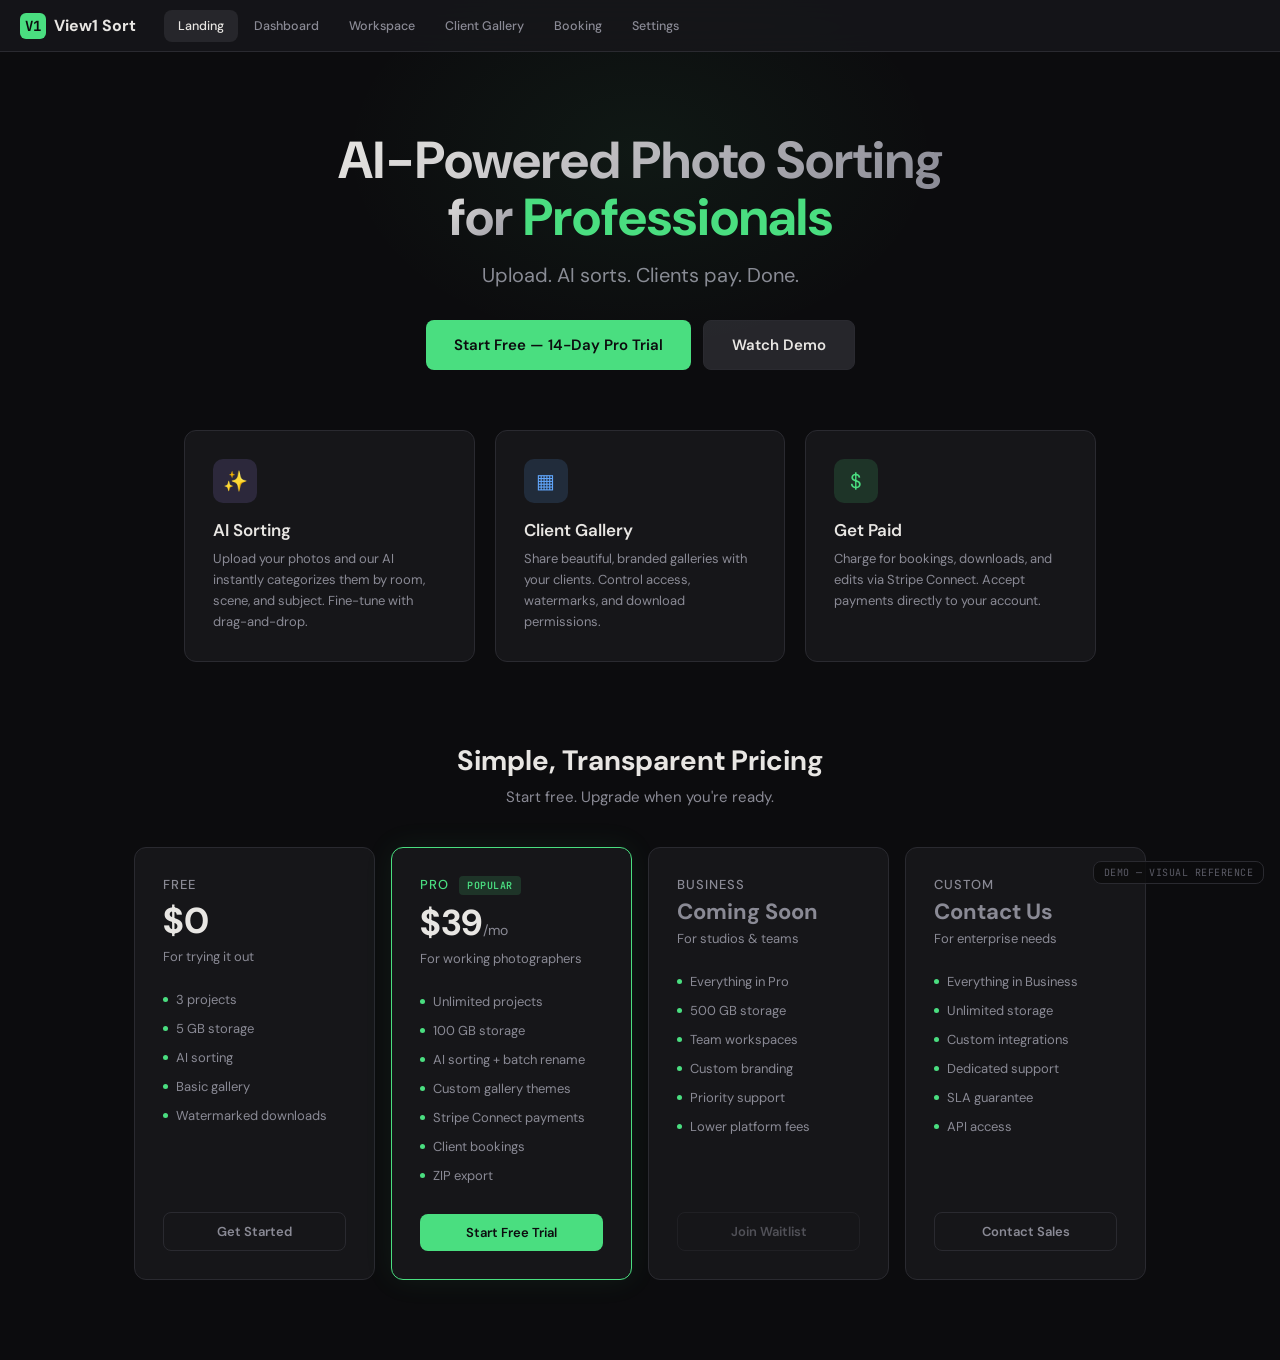
==== index.html @ 3988e34c "Replace prototype with visual mockup of full PhotoSorter app 6 interactive screens showing the compl" ====
<!DOCTYPE html>
<html lang="en">
<head>
<meta charset="UTF-8">
<meta name="viewport" content="width=device-width, initial-scale=1.0">
<title>View1 Sort — AI-Powered Photo Sorting</title>
<link rel="preconnect" href="https://fonts.googleapis.com">
<link rel="preconnect" href="https://fonts.gstatic.com" crossorigin>
<link href="https://fonts.googleapis.com/css2?family=DM+Sans:ital,opsz,wght@0,9..40,300;0,9..40,400;0,9..40,500;0,9..40,600;0,9..40,700&family=JetBrains+Mono:wght@400;500;600&display=swap" rel="stylesheet">
<style>
/* ═══════════════════════════════════════
   RESET & BASE
   ═══════════════════════════════════════ */
*, *::before, *::after { box-sizing: border-box; margin: 0; padding: 0; }

:root {
  --bg: #0C0C0E;
  --surface-1: #161619;
  --surface-2: #1E1E22;
  --surface-3: #26262B;
  --border: #2A2A30;
  --border-hover: #3A3A42;
  --text: #E8E6E3;
  --dim: #8A8A95;
  --muted: #5A5A65;
  --accent: #4ADE80;
  --blue: #60A5FA;
  --purple: #A78BFA;
  --warning: #FB923C;
  --danger: #F87171;
  --cyan: #22D3EE;
  --pink: #F472B6;
  --radius: 8px;
  --radius-lg: 12px;
  --font: 'DM Sans', sans-serif;
  --mono: 'JetBrains Mono', monospace;
}

html { font-size: 14px; }
body {
  font-family: var(--font);
  background: var(--bg);
  color: var(--text);
  min-height: 100vh;
  overflow-x: hidden;
  -webkit-font-smoothing: antialiased;
}

a { color: inherit; text-decoration: none; }
button { font-family: var(--font); cursor: pointer; border: none; background: none; color: var(--text); }
input, select, textarea { font-family: var(--font); }

/* ═══════════════════════════════════════
   WATERMARK
   ═══════════════════════════════════════ */
.watermark {
  position: fixed;
  bottom: 16px;
  right: 16px;
  font-family: var(--mono);
  font-size: 10px;
  color: var(--muted);
  background: rgba(12,12,14,0.85);
  border: 1px solid var(--border);
  padding: 4px 10px;
  border-radius: var(--radius);
  z-index: 9999;
  letter-spacing: 0.5px;
  text-transform: uppercase;
  pointer-events: none;
}

/* ═══════════════════════════════════════
   TAB NAV
   ═══════════════════════════════════════ */
.tab-nav {
  position: fixed;
  top: 0;
  left: 0;
  right: 0;
  z-index: 1000;
  background: rgba(22,22,25,0.92);
  backdrop-filter: blur(20px);
  -webkit-backdrop-filter: blur(20px);
  border-bottom: 1px solid var(--border);
  display: flex;
  align-items: center;
  height: 52px;
  padding: 0 20px;
  gap: 4px;
}
.tab-nav .logo {
  font-weight: 700;
  font-size: 16px;
  margin-right: 24px;
  display: flex;
  align-items: center;
  gap: 8px;
  white-space: nowrap;
  flex-shrink: 0;
}
.tab-nav .logo .logo-icon {
  width: 26px;
  height: 26px;
  background: var(--accent);
  border-radius: 6px;
  display: flex;
  align-items: center;
  justify-content: center;
  font-size: 14px;
  font-weight: 700;
  color: var(--bg);
  font-family: var(--mono);
}
.tab-nav .tabs {
  display: flex;
  gap: 2px;
  overflow-x: auto;
  scrollbar-width: none;
  -ms-overflow-style: none;
}
.tab-nav .tabs::-webkit-scrollbar { display: none; }
.tab-btn {
  padding: 8px 14px;
  border-radius: var(--radius);
  font-size: 12.5px;
  font-weight: 500;
  color: var(--dim);
  transition: all 0.2s;
  white-space: nowrap;
  flex-shrink: 0;
}
.tab-btn:hover { color: var(--text); background: var(--surface-2); }
.tab-btn.active { color: var(--text); background: var(--surface-3); }

/* ═══════════════════════════════════════
   SCREENS
   ═══════════════════════════════════════ */
.screen {
  display: none;
  padding-top: 52px;
  min-height: 100vh;
  animation: fadeIn 0.3s ease;
}
.screen.active { display: block; }
@keyframes fadeIn {
  from { opacity: 0; transform: translateY(4px); }
  to { opacity: 1; transform: translateY(0); }
}

/* ═══════════════════════════════════════
   SHARED UTILITIES
   ═══════════════════════════════════════ */
.badge {
  font-family: var(--mono);
  font-size: 10px;
  font-weight: 600;
  padding: 3px 8px;
  border-radius: 4px;
  text-transform: uppercase;
  letter-spacing: 0.5px;
  display: inline-flex;
  align-items: center;
}
.badge-accent { background: rgba(74,222,128,0.15); color: var(--accent); }
.badge-blue { background: rgba(96,165,250,0.15); color: var(--blue); }
.badge-purple { background: rgba(167,139,250,0.15); color: var(--purple); }
.badge-warning { background: rgba(251,146,60,0.15); color: var(--warning); }
.badge-danger { background: rgba(248,113,113,0.15); color: var(--danger); }
.badge-pink { background: rgba(244,114,182,0.15); color: var(--pink); }
.badge-cyan { background: rgba(34,211,238,0.15); color: var(--cyan); }
.badge-muted { background: var(--surface-3); color: var(--dim); }

.btn {
  padding: 10px 20px;
  border-radius: var(--radius);
  font-size: 13px;
  font-weight: 600;
  transition: all 0.2s;
  display: inline-flex;
  align-items: center;
  gap: 8px;
}
.btn-primary { background: var(--accent); color: var(--bg); }
.btn-primary:hover { background: #3FCF72; transform: translateY(-1px); box-shadow: 0 4px 20px rgba(74,222,128,0.25); }
.btn-secondary { background: var(--surface-3); color: var(--text); border: 1px solid var(--border); }
.btn-secondary:hover { border-color: var(--border-hover); background: var(--border); }
.btn-outline { background: transparent; border: 1px solid var(--border); color: var(--dim); }
.btn-outline:hover { border-color: var(--accent); color: var(--accent); }
.btn-sm { padding: 6px 12px; font-size: 12px; }
.btn-lg { padding: 14px 28px; font-size: 15px; }

.card {
  background: var(--surface-1);
  border: 1px solid var(--border);
  border-radius: var(--radius-lg);
  overflow: hidden;
  transition: border-color 0.2s, transform 0.2s;
}
.card:hover { border-color: var(--border-hover); }

/* Gradient placeholders */
.photo-placeholder {
  aspect-ratio: 4/3;
  border-radius: var(--radius);
  position: relative;
  overflow: hidden;
}
.photo-placeholder::after {
  content: '';
  position: absolute;
  inset: 0;
  background: linear-gradient(135deg, rgba(255,255,255,0.06) 0%, transparent 50%),
              linear-gradient(to bottom, transparent 60%, rgba(0,0,0,0.3) 100%);
}
.grad-exterior { background: linear-gradient(145deg, #1a3a5c, #2563eb, #1e40af); }
.grad-interior { background: linear-gradient(145deg, #3b1f6e, #7c3aed, #5b21b6); }
.grad-kitchen { background: linear-gradient(145deg, #7c3d12, #ea580c, #c2410c); }
.grad-bathroom { background: linear-gradient(145deg, #6b2152, #db2777, #be185d); }
.grad-drone { background: linear-gradient(145deg, #14532d, #16a34a, #15803d); }
.grad-other { background: linear-gradient(145deg, #27272a, #52525b, #3f3f46); }
.grad-wedding { background: linear-gradient(145deg, #4a1942, #a855f7, #7e22ce); }
.grad-realestate { background: linear-gradient(145deg, #0c4a6e, #0ea5e9, #0369a1); }
.grad-travel { background: linear-gradient(145deg, #134e4a, #14b8a6, #0d9488); }
.grad-portrait { background: linear-gradient(145deg, #451a03, #f59e0b, #d97706); }

/* ═══════════════════════════════════════
   SCREEN 1: LANDING
   ═══════════════════════════════════════ */
.hero {
  text-align: center;
  padding: 80px 24px 60px;
  max-width: 800px;
  margin: 0 auto;
  position: relative;
}
.hero::before {
  content: '';
  position: absolute;
  top: -100px;
  left: 50%;
  transform: translateX(-50%);
  width: 600px;
  height: 400px;
  background: radial-gradient(ellipse, rgba(74,222,128,0.06) 0%, transparent 70%);
  pointer-events: none;
}
.hero h1 {
  font-size: clamp(32px, 5vw, 52px);
  font-weight: 700;
  line-height: 1.1;
  margin-bottom: 16px;
  position: relative;
}
.hero h1 .gradient-text {
  background: linear-gradient(135deg, var(--text) 0%, var(--dim) 100%);
  -webkit-background-clip: text;
  -webkit-text-fill-color: transparent;
}
.hero h1 .accent-text { color: var(--accent); }
.hero .subtitle {
  font-size: clamp(16px, 2.5vw, 20px);
  color: var(--dim);
  margin-bottom: 32px;
  font-weight: 400;
}
.hero .cta-row { display: flex; justify-content: center; gap: 12px; flex-wrap: wrap; }

.features-grid {
  display: grid;
  grid-template-columns: repeat(auto-fit, minmax(260px, 1fr));
  gap: 20px;
  max-width: 960px;
  margin: 0 auto 80px;
  padding: 0 24px;
}
.feature-card { padding: 28px; }
.feature-card .icon {
  width: 44px;
  height: 44px;
  border-radius: 10px;
  display: flex;
  align-items: center;
  justify-content: center;
  font-size: 20px;
  margin-bottom: 16px;
}
.feature-card h3 { font-size: 17px; font-weight: 600; margin-bottom: 8px; }
.feature-card p { font-size: 13px; color: var(--dim); line-height: 1.6; }

.pricing-section {
  max-width: 1060px;
  margin: 0 auto;
  padding: 0 24px 80px;
  text-align: center;
}
.pricing-section h2 { font-size: 28px; font-weight: 700; margin-bottom: 8px; }
.pricing-section .sub { color: var(--dim); margin-bottom: 40px; font-size: 15px; }
.pricing-grid {
  display: grid;
  grid-template-columns: repeat(auto-fit, minmax(220px, 1fr));
  gap: 16px;
  text-align: left;
}
.pricing-card { padding: 28px; display: flex; flex-direction: column; }
.pricing-card.featured { border-color: var(--accent); box-shadow: 0 0 30px rgba(74,222,128,0.08); }
.pricing-card .tier { font-size: 13px; color: var(--dim); font-weight: 500; text-transform: uppercase; letter-spacing: 1px; margin-bottom: 4px; }
.pricing-card .price { font-size: 36px; font-weight: 700; margin-bottom: 4px; }
.pricing-card .price span { font-size: 14px; color: var(--dim); font-weight: 400; }
.pricing-card .desc { font-size: 13px; color: var(--dim); margin-bottom: 20px; }
.pricing-card ul { list-style: none; margin-bottom: 24px; flex: 1; }
.pricing-card ul li { font-size: 13px; color: var(--dim); padding: 6px 0; display: flex; align-items: center; gap: 8px; }
.pricing-card ul li::before { content: ''; width: 5px; height: 5px; border-radius: 50%; background: var(--accent); flex-shrink: 0; }
.pricing-card .btn { text-align: center; justify-content: center; width: 100%; }

/* ═══════════════════════════════════════
   SCREEN 2: DASHBOARD
   ═══════════════════════════════════════ */
.dashboard-layout { display: flex; min-height: calc(100vh - 52px); }
.dash-sidebar {
  width: 220px;
  background: var(--surface-1);
  border-right: 1px solid var(--border);
  padding: 20px 12px;
  flex-shrink: 0;
  display: flex;
  flex-direction: column;
  gap: 4px;
}
.dash-sidebar .nav-item {
  display: flex;
  align-items: center;
  gap: 10px;
  padding: 10px 12px;
  border-radius: var(--radius);
  font-size: 13px;
  color: var(--dim);
  transition: all 0.2s;
  cursor: pointer;
}
.dash-sidebar .nav-item:hover { color: var(--text); background: var(--surface-2); }
.dash-sidebar .nav-item.active { color: var(--text); background: var(--surface-2); }
.dash-sidebar .nav-item .nav-icon { width: 18px; text-align: center; font-size: 15px; }
.dash-main { flex: 1; padding: 24px; overflow-y: auto; }
.dash-header { display: flex; justify-content: space-between; align-items: center; margin-bottom: 28px; }
.dash-header h1 { font-size: 22px; font-weight: 700; }
.dash-header-right { display: flex; align-items: center; gap: 16px; }
.notif-bell {
  position: relative;
  width: 36px;
  height: 36px;
  border-radius: var(--radius);
  background: var(--surface-2);
  display: flex;
  align-items: center;
  justify-content: center;
  font-size: 16px;
  cursor: pointer;
  transition: background 0.2s;
}
.notif-bell:hover { background: var(--surface-3); }
.notif-bell .count {
  position: absolute;
  top: -4px;
  right: -4px;
  background: var(--danger);
  color: white;
  font-size: 9px;
  font-weight: 700;
  width: 18px;
  height: 18px;
  border-radius: 50%;
  display: flex;
  align-items: center;
  justify-content: center;
  font-family: var(--mono);
}
.avatar {
  width: 34px;
  height: 34px;
  border-radius: 50%;
  background: linear-gradient(135deg, var(--accent), var(--blue));
  display: flex;
  align-items: center;
  justify-content: center;
  font-size: 13px;
  font-weight: 700;
  color: var(--bg);
}

.stats-row {
  display: grid;
  grid-template-columns: repeat(auto-fit, minmax(180px, 1fr));
  gap: 16px;
  margin-bottom: 32px;
}
.stat-card { padding: 20px; }
.stat-card .stat-label { font-size: 12px; color: var(--dim); margin-bottom: 6px; text-transform: uppercase; letter-spacing: 0.5px; }
.stat-card .stat-value { font-size: 28px; font-weight: 700; font-family: var(--mono); }
.stat-card .stat-sub { font-size: 11px; color: var(--muted); margin-top: 4px; }

.projects-header { display: flex; justify-content: space-between; align-items: center; margin-bottom: 20px; }
.projects-header h2 { font-size: 17px; font-weight: 600; }
.projects-grid {
  display: grid;
  grid-template-columns: repeat(auto-fill, minmax(260px, 1fr));
  gap: 16px;
}
.project-card { cursor: pointer; }
.project-card:hover { transform: translateY(-2px); border-color: var(--border-hover); }
.project-card .thumb { height: 140px; position: relative; }
.project-card .thumb .status-badge { position: absolute; top: 10px; right: 10px; }
.project-card .info { padding: 14px; }
.project-card .info h3 { font-size: 14px; font-weight: 600; margin-bottom: 6px; }
.project-card .meta { display: flex; align-items: center; gap: 8px; flex-wrap: wrap; }
.project-card .meta span { font-size: 11px; color: var(--dim); }

/* ═══════════════════════════════════════
   SCREEN 3: WORKSPACE
   ═══════════════════════════════════════ */
.workspace-layout { display: flex; min-height: calc(100vh - 52px); position: relative; }
.ws-sidebar {
  width: 240px;
  background: var(--surface-1);
  border-right: 1px solid var(--border);
  padding: 16px;
  flex-shrink: 0;
  display: flex;
  flex-direction: column;
  overflow-y: auto;
}
.ws-sidebar h3 {
  font-size: 11px;
  text-transform: uppercase;
  letter-spacing: 1px;
  color: var(--muted);
  margin-bottom: 10px;
  margin-top: 20px;
}
.ws-sidebar h3:first-child { margin-top: 0; }
.ws-project-item {
  display: flex;
  align-items: center;
  justify-content: space-between;
  padding: 8px 10px;
  border-radius: var(--radius);
  font-size: 13px;
  color: var(--dim);
  transition: all 0.15s;
  cursor: pointer;
}
.ws-project-item:hover { background: var(--surface-2); color: var(--text); }
.ws-project-item.active { background: var(--surface-2); color: var(--text); }
.ws-project-item .count { font-family: var(--mono); font-size: 11px; color: var(--muted); }
.ws-category-item {
  display: flex;
  align-items: center;
  gap: 10px;
  padding: 7px 10px;
  border-radius: var(--radius);
  font-size: 13px;
  color: var(--dim);
  cursor: pointer;
  transition: all 0.15s;
}
.ws-category-item:hover { background: var(--surface-2); color: var(--text); }
.ws-category-item.active { background: var(--surface-2); color: var(--text); }
.ws-category-dot {
  width: 8px;
  height: 8px;
  border-radius: 50%;
  flex-shrink: 0;
}
.ws-category-item .count { font-family: var(--mono); font-size: 11px; color: var(--muted); margin-left: auto; }

.upload-progress {
  margin-top: auto;
  padding-top: 16px;
  border-top: 1px solid var(--border);
}
.upload-progress .label { font-size: 11px; color: var(--dim); margin-bottom: 6px; display: flex; justify-content: space-between; }
.progress-bar {
  height: 4px;
  background: var(--surface-3);
  border-radius: 2px;
  overflow: hidden;
}
.progress-bar .fill {
  height: 100%;
  background: var(--accent);
  border-radius: 2px;
  transition: width 0.3s;
}

.ws-main { flex: 1; display: flex; flex-direction: column; overflow: hidden; }
.ws-toolbar {
  display: flex;
  align-items: center;
  gap: 10px;
  padding: 12px 20px;
  border-bottom: 1px solid var(--border);
  background: var(--surface-1);
  flex-wrap: wrap;
}
.toolbar-group { display: flex; align-items: center; gap: 4px; }
.toolbar-btn {
  padding: 6px 10px;
  border-radius: 6px;
  font-size: 12px;
  color: var(--dim);
  border: 1px solid transparent;
  transition: all 0.15s;
}
.toolbar-btn:hover { color: var(--text); background: var(--surface-2); }
.toolbar-btn.active { color: var(--text); background: var(--surface-3); border-color: var(--border); }
.toolbar-search {
  padding: 6px 12px;
  border-radius: 6px;
  background: var(--surface-2);
  border: 1px solid var(--border);
  color: var(--text);
  font-size: 12px;
  width: 180px;
  outline: none;
  transition: border-color 0.2s;
}
.toolbar-search::placeholder { color: var(--muted); }
.toolbar-search:focus { border-color: var(--accent); }
.toolbar-spacer { flex: 1; }
.toolbar-divider { width: 1px; height: 20px; background: var(--border); }

.ws-content {
  flex: 1;
  overflow-y: auto;
  padding: 20px;
  padding-bottom: 80px;
}
.category-section { margin-bottom: 28px; }
.category-section-header {
  display: flex;
  align-items: center;
  gap: 10px;
  margin-bottom: 14px;
}
.category-section-header h3 { font-size: 15px; font-weight: 600; }
.category-section-header .count { font-family: var(--mono); font-size: 12px; color: var(--muted); }
.media-grid {
  display: grid;
  grid-template-columns: repeat(auto-fill, minmax(180px, 1fr));
  gap: 12px;
}
.media-card {
  background: var(--surface-2);
  border: 1px solid var(--border);
  border-radius: var(--radius);
  overflow: hidden;
  cursor: pointer;
  transition: all 0.2s;
  position: relative;
}
.media-card:hover { border-color: var(--border-hover); transform: translateY(-1px); }
.media-card.selected { border-color: var(--accent); box-shadow: 0 0 0 1px var(--accent); }
.media-card .thumb { position: relative; }
.media-card .thumb .select-check {
  position: absolute;
  top: 8px;
  left: 8px;
  width: 20px;
  height: 20px;
  border-radius: 4px;
  border: 2px solid rgba(255,255,255,0.3);
  background: rgba(0,0,0,0.3);
  display: flex;
  align-items: center;
  justify-content: center;
  font-size: 11px;
  opacity: 0;
  transition: opacity 0.15s;
}
.media-card:hover .select-check { opacity: 1; }
.media-card.selected .select-check { opacity: 1; background: var(--accent); border-color: var(--accent); color: var(--bg); }
.media-card .thumb .star-icon {
  position: absolute;
  top: 8px;
  right: 8px;
  font-size: 14px;
  opacity: 0;
  transition: opacity 0.15s;
  color: #facc15;
  text-shadow: 0 1px 3px rgba(0,0,0,0.5);
}
.media-card:hover .star-icon { opacity: 0.6; }
.media-card .star-icon.active { opacity: 1 !important; }
.media-card .card-info {
  padding: 8px 10px;
  display: flex;
  align-items: center;
  justify-content: space-between;
}
.media-card .filename { font-size: 11px; color: var(--dim); font-family: var(--mono); white-space: nowrap; overflow: hidden; text-overflow: ellipsis; max-width: 120px; }
.media-card .type-badge { font-family: var(--mono); font-size: 9px; padding: 2px 5px; border-radius: 3px; background: var(--surface-3); color: var(--muted); text-transform: uppercase; }

.move-bar {
  position: absolute;
  bottom: 0;
  left: 240px;
  right: 0;
  height: 56px;
  background: rgba(22,22,25,0.95);
  backdrop-filter: blur(10px);
  border-top: 1px solid var(--border);
  display: flex;
  align-items: center;
  padding: 0 20px;
  gap: 12px;
}
.move-bar .sel-count { font-size: 13px; font-weight: 600; color: var(--accent); font-family: var(--mono); }
.move-bar .sep { color: var(--muted); font-size: 13px; }
.move-bar select {
  padding: 6px 10px;
  border-radius: 6px;
  background: var(--surface-2);
  border: 1px solid var(--border);
  color: var(--text);
  font-size: 12px;
  outline: none;
  font-family: var(--font);
}

/* ═══════════════════════════════════════
   SCREEN 4: CLIENT GALLERY
   ═══════════════════════════════════════ */
.gallery-header {
  text-align: center;
  padding: 40px 24px 32px;
  border-bottom: 1px solid var(--border);
  position: relative;
}
.gallery-header::before {
  content: '';
  position: absolute;
  top: 0;
  left: 50%;
  transform: translateX(-50%);
  width: 500px;
  height: 300px;
  background: radial-gradient(ellipse, rgba(96,165,250,0.05) 0%, transparent 70%);
  pointer-events: none;
}
.gallery-header .photographer { font-size: 12px; color: var(--muted); text-transform: uppercase; letter-spacing: 1.5px; margin-bottom: 8px; }
.gallery-header h1 { font-size: 28px; font-weight: 700; margin-bottom: 8px; }
.gallery-header .gallery-meta { color: var(--dim); font-size: 14px; }
.gallery-header .theme-selector {
  display: flex;
  justify-content: center;
  gap: 8px;
  margin-top: 16px;
}
.theme-dot {
  width: 24px;
  height: 24px;
  border-radius: 50%;
  border: 2px solid var(--border);
  cursor: pointer;
  transition: border-color 0.2s;
}
.theme-dot:hover { border-color: var(--text); }
.theme-dot.active { border-color: var(--accent); box-shadow: 0 0 0 2px rgba(74,222,128,0.3); }
.gallery-access-bar {
  display: flex;
  justify-content: center;
  padding: 12px;
  background: var(--surface-1);
  border-bottom: 1px solid var(--border);
}
.gallery-content {
  max-width: 1100px;
  margin: 0 auto;
  padding: 32px 24px;
}
.gallery-section { margin-bottom: 36px; }
.gallery-section h2 { font-size: 17px; font-weight: 600; margin-bottom: 16px; padding-bottom: 8px; border-bottom: 1px solid var(--border); }
.gallery-grid {
  display: grid;
  grid-template-columns: repeat(auto-fill, minmax(200px, 1fr));
  gap: 12px;
}
.gallery-photo {
  border-radius: var(--radius);
  overflow: hidden;
  cursor: pointer;
  transition: transform 0.2s, box-shadow 0.2s;
}
.gallery-photo:hover { transform: scale(1.02); box-shadow: 0 8px 24px rgba(0,0,0,0.3); }

.lightbox-demo {
  position: relative;
  max-width: 700px;
  margin: 0 auto 40px;
  border-radius: var(--radius-lg);
  overflow: hidden;
  border: 1px solid var(--border);
}
.lightbox-demo .lightbox-img { width: 100%; aspect-ratio: 16/9; }
.lightbox-demo .lightbox-nav {
  position: absolute;
  top: 50%;
  transform: translateY(-50%);
  width: 40px;
  height: 40px;
  border-radius: 50%;
  background: rgba(0,0,0,0.6);
  backdrop-filter: blur(8px);
  display: flex;
  align-items: center;
  justify-content: center;
  color: white;
  font-size: 20px;
  cursor: pointer;
  transition: background 0.2s;
}
.lightbox-demo .lightbox-nav:hover { background: rgba(0,0,0,0.8); }
.lightbox-demo .lightbox-nav.prev { left: 12px; }
.lightbox-demo .lightbox-nav.next { right: 12px; }
.lightbox-demo .lightbox-close {
  position: absolute;
  top: 12px;
  right: 12px;
  width: 32px;
  height: 32px;
  border-radius: 50%;
  background: rgba(0,0,0,0.6);
  display: flex;
  align-items: center;
  justify-content: center;
  color: white;
  font-size: 14px;
  cursor: pointer;
}
.lightbox-demo .img-counter {
  position: absolute;
  bottom: 12px;
  left: 50%;
  transform: translateX(-50%);
  font-family: var(--mono);
  font-size: 12px;
  color: rgba(255,255,255,0.7);
  background: rgba(0,0,0,0.5);
  padding: 4px 12px;
  border-radius: 20px;
}

.paywall-overlay {
  background: var(--surface-1);
  border: 2px solid var(--accent);
  border-radius: var(--radius-lg);
  padding: 40px;
  text-align: center;
  max-width: 480px;
  margin: 40px auto;
  position: relative;
  overflow: hidden;
}
.paywall-overlay::before {
  content: '';
  position: absolute;
  top: 0;
  left: 50%;
  transform: translateX(-50%);
  width: 300px;
  height: 200px;
  background: radial-gradient(ellipse, rgba(74,222,128,0.08) 0%, transparent 70%);
  pointer-events: none;
}
.paywall-overlay h3 { font-size: 22px; font-weight: 700; margin-bottom: 8px; position: relative; }
.paywall-overlay p { color: var(--dim); margin-bottom: 24px; position: relative; }
.paywall-overlay .price-tag { font-size: 36px; font-weight: 700; margin-bottom: 20px; position: relative; }
.paywall-overlay .price-tag span { font-size: 14px; color: var(--dim); }

/* ═══════════════════════════════════════
   SCREEN 5: BOOKING
   ═══════════════════════════════════════ */
.booking-screen {
  display: flex;
  align-items: flex-start;
  justify-content: center;
  padding: 40px 24px;
  min-height: calc(100vh - 52px);
}
.booking-card { max-width: 520px; width: 100%; padding: 36px; }
.booking-photographer {
  display: flex;
  align-items: center;
  gap: 14px;
  margin-bottom: 24px;
  padding-bottom: 20px;
  border-bottom: 1px solid var(--border);
}
.booking-photographer .info h3 { font-size: 16px; font-weight: 600; }
.booking-photographer .info p { font-size: 12px; color: var(--dim); margin-top: 2px; }
.booking-price-display {
  background: var(--surface-2);
  border: 1px solid var(--border);
  border-radius: var(--radius);
  padding: 16px;
  margin-bottom: 24px;
  display: flex;
  align-items: center;
  justify-content: space-between;
}
.booking-price-display .amount { font-size: 24px; font-weight: 700; font-family: var(--mono); }
.booking-price-display .desc { font-size: 13px; color: var(--dim); }
.form-group { margin-bottom: 16px; }
.form-group label { display: block; font-size: 12px; color: var(--dim); margin-bottom: 6px; font-weight: 500; text-transform: uppercase; letter-spacing: 0.5px; }
.form-input {
  width: 100%;
  padding: 10px 14px;
  border-radius: var(--radius);
  background: var(--surface-2);
  border: 1px solid var(--border);
  color: var(--text);
  font-size: 14px;
  outline: none;
  transition: border-color 0.2s;
}
.form-input:focus { border-color: var(--accent); }
.form-input::placeholder { color: var(--muted); }
textarea.form-input { resize: vertical; min-height: 80px; font-family: var(--font); }
.form-row { display: grid; grid-template-columns: 1fr 1fr; gap: 12px; }

/* ═══════════════════════════════════════
   SCREEN 6: SETTINGS
   ═══════════════════════════════════════ */
.settings-layout { max-width: 860px; margin: 0 auto; padding: 32px 24px; }
.settings-tabs {
  display: flex;
  gap: 4px;
  margin-bottom: 28px;
  border-bottom: 1px solid var(--border);
}
.settings-tab {
  padding: 10px 16px;
  font-size: 13px;
  font-weight: 500;
  color: var(--dim);
  border-bottom: 2px solid transparent;
  margin-bottom: -1px;
  transition: all 0.2s;
  cursor: pointer;
}
.settings-tab:hover { color: var(--text); }
.settings-tab.active { color: var(--text); border-bottom-color: var(--accent); }

.settings-section { margin-bottom: 32px; }
.settings-section h3 { font-size: 16px; font-weight: 600; margin-bottom: 16px; }
.settings-card { padding: 24px; margin-bottom: 16px; }
.settings-row { display: flex; align-items: center; gap: 16px; margin-bottom: 16px; }
.settings-row:last-child { margin-bottom: 0; }
.settings-row .info { flex: 1; }
.settings-row .info h4 { font-size: 14px; font-weight: 600; margin-bottom: 2px; }
.settings-row .info p { font-size: 12px; color: var(--dim); }

.plan-card { display: flex; align-items: center; justify-content: space-between; padding: 20px; }
.plan-info h4 { font-size: 16px; font-weight: 600; }
.plan-info h4 .plan-accent { color: var(--accent); }
.plan-info p { font-size: 12px; color: var(--dim); margin-top: 2px; }
.plan-price { font-size: 24px; font-weight: 700; font-family: var(--mono); }

.usage-bar-container { margin-top: 12px; }
.usage-bar-container .usage-label { display: flex; justify-content: space-between; font-size: 12px; color: var(--dim); margin-bottom: 6px; }
.usage-bar { height: 8px; background: var(--surface-3); border-radius: 4px; overflow: hidden; }
.usage-bar .fill { height: 100%; background: linear-gradient(90deg, var(--accent), var(--blue)); border-radius: 4px; }

.stripe-status {
  display: flex;
  align-items: center;
  gap: 14px;
  padding: 16px;
  background: rgba(74,222,128,0.06);
  border: 1px solid rgba(74,222,128,0.2);
  border-radius: var(--radius);
}
.stripe-status .check {
  width: 32px;
  height: 32px;
  border-radius: 50%;
  background: var(--accent);
  display: flex;
  align-items: center;
  justify-content: center;
  font-size: 16px;
  color: var(--bg);
  font-weight: 700;
  flex-shrink: 0;
}
.stripe-status .info { flex: 1; }
.stripe-status .info h4 { font-size: 14px; font-weight: 600; color: var(--accent); }
.stripe-status .info p { font-size: 12px; color: var(--dim); }

.theme-previews {
  display: grid;
  grid-template-columns: repeat(auto-fill, minmax(180px, 1fr));
  gap: 14px;
}
.theme-preview-card {
  border-radius: var(--radius-lg);
  overflow: hidden;
  cursor: pointer;
  transition: all 0.2s;
  border: 2px solid var(--border);
  background: var(--surface-1);
}
.theme-preview-card:hover { border-color: var(--border-hover); transform: translateY(-2px); }
.theme-preview-card.active { border-color: var(--accent); box-shadow: 0 0 0 1px var(--accent); }
.theme-preview-card .preview-area {
  height: 100px;
  display: flex;
  align-items: center;
  justify-content: center;
  padding: 16px;
}
.theme-preview-card .preview-label {
  padding: 10px;
  background: var(--surface-2);
  font-size: 12px;
  font-weight: 600;
  text-align: center;
  border-top: 1px solid var(--border);
}

/* ═══════════════════════════════════════
   RESPONSIVE
   ═══════════════════════════════════════ */
@media (max-width: 768px) {
  .tab-nav .logo .logo-text { display: none; }
  .tab-btn { padding: 6px 10px; font-size: 11px; }
  .dash-sidebar, .ws-sidebar { display: none; }
  .move-bar { left: 0; }
  .hero { padding: 48px 16px 36px; }
  .pricing-grid { grid-template-columns: 1fr; }
  .features-grid { grid-template-columns: 1fr; }
  .media-grid { grid-template-columns: repeat(auto-fill, minmax(140px, 1fr)); }
  .gallery-grid { grid-template-columns: repeat(auto-fill, minmax(150px, 1fr)); }
  .form-row { grid-template-columns: 1fr; }
  .booking-screen { padding: 20px 12px; }
  .booking-card { padding: 24px; }
  .stats-row { grid-template-columns: 1fr 1fr; }
  .settings-tabs { overflow-x: auto; scrollbar-width: none; -ms-overflow-style: none; }
  .settings-tabs::-webkit-scrollbar { display: none; }
  .settings-tab { white-space: nowrap; font-size: 12px; padding: 8px 12px; }
}

@media (max-width: 480px) {
  .stats-row { grid-template-columns: 1fr; }
  .media-grid { grid-template-columns: repeat(auto-fill, minmax(120px, 1fr)); }
  .gallery-grid { grid-template-columns: repeat(auto-fill, minmax(120px, 1fr)); }
}
</style>
</head>
<body>

<!-- WATERMARK -->
<div class="watermark">DEMO &mdash; Visual Reference</div>

<!-- TAB NAVIGATION -->
<nav class="tab-nav">
  <div class="logo">
    <div class="logo-icon">V1</div>
    <span class="logo-text">View1 Sort</span>
  </div>
  <div class="tabs">
    <button class="tab-btn active" onclick="showScreen('landing')">Landing</button>
    <button class="tab-btn" onclick="showScreen('dashboard')">Dashboard</button>
    <button class="tab-btn" onclick="showScreen('workspace')">Workspace</button>
    <button class="tab-btn" onclick="showScreen('gallery')">Client Gallery</button>
    <button class="tab-btn" onclick="showScreen('booking')">Booking</button>
    <button class="tab-btn" onclick="showScreen('settings')">Settings</button>
  </div>
</nav>

<!-- ═══════════════════════════════════════════
     SCREEN 1: LANDING
     ═══════════════════════════════════════════ -->
<div id="screen-landing" class="screen active">
  <div class="hero">
    <h1>
      <span class="gradient-text">AI-Powered Photo Sorting</span><br>
      <span class="gradient-text">for </span><span class="accent-text">Professionals</span>
    </h1>
    <p class="subtitle">Upload. AI sorts. Clients pay. Done.</p>
    <div class="cta-row">
      <button class="btn btn-primary btn-lg">Start Free &mdash; 14-Day Pro Trial</button>
      <button class="btn btn-secondary btn-lg">Watch Demo</button>
    </div>
  </div>

  <div class="features-grid">
    <div class="card feature-card">
      <div class="icon" style="background:rgba(167,139,250,0.15);">
        <span style="color:var(--purple);">&#10024;</span>
      </div>
      <h3>AI Sorting</h3>
      <p>Upload your photos and our AI instantly categorizes them by room, scene, and subject. Fine-tune with drag-and-drop.</p>
    </div>
    <div class="card feature-card">
      <div class="icon" style="background:rgba(96,165,250,0.15);">
        <span style="color:var(--blue);">&#9638;</span>
      </div>
      <h3>Client Gallery</h3>
      <p>Share beautiful, branded galleries with your clients. Control access, watermarks, and download permissions.</p>
    </div>
    <div class="card feature-card">
      <div class="icon" style="background:rgba(74,222,128,0.15);">
        <span style="color:var(--accent);">$</span>
      </div>
      <h3>Get Paid</h3>
      <p>Charge for bookings, downloads, and edits via Stripe Connect. Accept payments directly to your account.</p>
    </div>
  </div>

  <div class="pricing-section">
    <h2>Simple, Transparent Pricing</h2>
    <p class="sub">Start free. Upgrade when you're ready.</p>
    <div class="pricing-grid">
      <div class="card pricing-card">
        <div class="tier">Free</div>
        <div class="price">$0</div>
        <div class="desc">For trying it out</div>
        <ul>
          <li>3 projects</li>
          <li>5 GB storage</li>
          <li>AI sorting</li>
          <li>Basic gallery</li>
          <li>Watermarked downloads</li>
        </ul>
        <button class="btn btn-outline">Get Started</button>
      </div>
      <div class="card pricing-card featured">
        <div class="tier" style="color:var(--accent);">Pro <span class="badge badge-accent" style="margin-left:6px;">Popular</span></div>
        <div class="price">$39<span>/mo</span></div>
        <div class="desc">For working photographers</div>
        <ul>
          <li>Unlimited projects</li>
          <li>100 GB storage</li>
          <li>AI sorting + batch rename</li>
          <li>Custom gallery themes</li>
          <li>Stripe Connect payments</li>
          <li>Client bookings</li>
          <li>ZIP export</li>
        </ul>
        <button class="btn btn-primary">Start Free Trial</button>
      </div>
      <div class="card pricing-card">
        <div class="tier">Business</div>
        <div class="price" style="font-size:22px;color:var(--dim);">Coming Soon</div>
        <div class="desc">For studios &amp; teams</div>
        <ul>
          <li>Everything in Pro</li>
          <li>500 GB storage</li>
          <li>Team workspaces</li>
          <li>Custom branding</li>
          <li>Priority support</li>
          <li>Lower platform fees</li>
        </ul>
        <button class="btn btn-outline" style="opacity:0.5;pointer-events:none;">Join Waitlist</button>
      </div>
      <div class="card pricing-card">
        <div class="tier">Custom</div>
        <div class="price" style="font-size:22px;color:var(--dim);">Contact Us</div>
        <div class="desc">For enterprise needs</div>
        <ul>
          <li>Everything in Business</li>
          <li>Unlimited storage</li>
          <li>Custom integrations</li>
          <li>Dedicated support</li>
          <li>SLA guarantee</li>
          <li>API access</li>
        </ul>
        <button class="btn btn-outline">Contact Sales</button>
      </div>
    </div>
  </div>
</div>

<!-- ═══════════════════════════════════════════
     SCREEN 2: DASHBOARD
     ═══════════════════════════════════════════ -->
<div id="screen-dashboard" class="screen">
  <div class="dashboard-layout">
    <aside class="dash-sidebar">
      <div class="nav-item active"><span class="nav-icon">&#9638;</span> Dashboard</div>
      <div class="nav-item"><span class="nav-icon">&#128193;</span> Projects</div>
      <div class="nav-item"><span class="nav-icon">&#128101;</span> Clients</div>
      <div class="nav-item"><span class="nav-icon">&#128197;</span> Bookings</div>
      <div class="nav-item" style="margin-top:auto;"><span class="nav-icon">&#9881;</span> Settings</div>
    </aside>
    <main class="dash-main">
      <div class="dash-header">
        <h1>Dashboard</h1>
        <div class="dash-header-right">
          <div class="notif-bell">
            &#128276;
            <span class="count">3</span>
          </div>
          <div class="avatar">KD</div>
        </div>
      </div>

      <div class="stats-row">
        <div class="card stat-card">
          <div class="stat-label">Active Projects</div>
          <div class="stat-value" style="color:var(--blue);">12</div>
          <div class="stat-sub">+2 this week</div>
        </div>
        <div class="card stat-card">
          <div class="stat-label">Total Photos</div>
          <div class="stat-value">2,847</div>
          <div class="stat-sub">423 uploaded today</div>
        </div>
        <div class="card stat-card">
          <div class="stat-label">Clients</div>
          <div class="stat-value" style="color:var(--purple);">8</div>
          <div class="stat-sub">3 active galleries</div>
        </div>
        <div class="card stat-card">
          <div class="stat-label">Revenue</div>
          <div class="stat-value" style="color:var(--accent);">$4,230</div>
          <div class="stat-sub">This month</div>
        </div>
      </div>

      <div class="projects-header">
        <h2>Recent Projects</h2>
        <button class="btn btn-primary btn-sm">+ New Project</button>
      </div>

      <div class="projects-grid">
        <div class="card project-card">
          <div class="thumb grad-wedding">
            <span class="badge badge-accent status-badge">Published</span>
          </div>
          <div class="info">
            <h3>Smith Wedding</h3>
            <div class="meta">
              <span class="badge badge-purple">Wedding</span>
              <span>342 photos</span>
              <span>Mar 15</span>
            </div>
          </div>
        </div>
        <div class="card project-card">
          <div class="thumb grad-realestate">
            <span class="badge badge-blue status-badge">Draft</span>
          </div>
          <div class="info">
            <h3>123 Oak Street</h3>
            <div class="meta">
              <span class="badge badge-blue">Real Estate</span>
              <span>87 photos</span>
              <span>Mar 18</span>
            </div>
          </div>
        </div>
        <div class="card project-card">
          <div class="thumb grad-travel">
            <span class="badge badge-muted status-badge">Completed</span>
          </div>
          <div class="info">
            <h3>Paris Trip</h3>
            <div class="meta">
              <span class="badge badge-cyan">Travel</span>
              <span>156 photos</span>
              <span>Mar 10</span>
            </div>
          </div>
        </div>
        <div class="card project-card">
          <div class="thumb grad-portrait">
            <span class="badge badge-accent status-badge">Published</span>
          </div>
          <div class="info">
            <h3>Johnson Family</h3>
            <div class="meta">
              <span class="badge badge-warning">Portrait</span>
              <span>64 photos</span>
              <span>Mar 20</span>
            </div>
          </div>
        </div>
        <div class="card project-card">
          <div class="thumb grad-realestate" style="background:linear-gradient(145deg,#0e4d6e,#06b6d4,#0891b2);">
            <span class="badge badge-blue status-badge">Draft</span>
          </div>
          <div class="info">
            <h3>456 Maple Ave</h3>
            <div class="meta">
              <span class="badge badge-blue">Real Estate</span>
              <span>112 photos</span>
              <span>Mar 22</span>
            </div>
          </div>
        </div>
        <div class="card project-card">
          <div class="thumb grad-wedding" style="background:linear-gradient(145deg,#581c87,#c084fc,#9333ea);">
            <span class="badge badge-accent status-badge">Published</span>
          </div>
          <div class="info">
            <h3>Chen &amp; Park</h3>
            <div class="meta">
              <span class="badge badge-purple">Wedding</span>
              <span>528 photos</span>
              <span>Mar 8</span>
            </div>
          </div>
        </div>
      </div>
    </main>
  </div>
</div>

<!-- ═══════════════════════════════════════════
     SCREEN 3: WORKSPACE
     ═══════════════════════════════════════════ -->
<div id="screen-workspace" class="screen">
  <div class="workspace-layout">
    <aside class="ws-sidebar">
      <h3>Projects</h3>
      <div class="ws-project-item active">123 Oak Street <span class="count">87</span></div>
      <div class="ws-project-item">Smith Wedding <span class="count">342</span></div>
      <div class="ws-project-item">Paris Trip <span class="count">156</span></div>
      <div class="ws-project-item">Johnson Family <span class="count">64</span></div>

      <h3>Categories</h3>
      <div class="ws-category-item active">
        <span class="ws-category-dot" style="background:var(--blue);"></span>
        All Categories
        <span class="count">87</span>
      </div>
      <div class="ws-category-item">
        <span class="ws-category-dot" style="background:#2563eb;"></span>
        Exterior
        <span class="count">24</span>
      </div>
      <div class="ws-category-item">
        <span class="ws-category-dot" style="background:#7c3aed;"></span>
        Interior
        <span class="count">18</span>
      </div>
      <div class="ws-category-item">
        <span class="ws-category-dot" style="background:#ea580c;"></span>
        Kitchen
        <span class="count">12</span>
      </div>
      <div class="ws-category-item">
        <span class="ws-category-dot" style="background:#db2777;"></span>
        Bathroom
        <span class="count">9</span>
      </div>
      <div class="ws-category-item">
        <span class="ws-category-dot" style="background:#16a34a;"></span>
        Drone
        <span class="count">8</span>
      </div>
      <div class="ws-category-item">
        <span class="ws-category-dot" style="background:#52525b;"></span>
        Other
        <span class="count">16</span>
      </div>

      <div class="upload-progress">
        <div class="label">
          <span>Uploading...</span>
          <span style="font-family:var(--mono);">78%</span>
        </div>
        <div class="progress-bar"><div class="fill" style="width:78%;"></div></div>
        <div style="font-size:10px;color:var(--muted);margin-top:4px;font-family:var(--mono);">14 of 18 files</div>
      </div>
    </aside>

    <div class="ws-main">
      <div class="ws-toolbar">
        <div class="toolbar-group">
          <button class="toolbar-btn active">&#9638; Grid</button>
          <button class="toolbar-btn">&#9776; List</button>
        </div>
        <div class="toolbar-divider"></div>
        <div class="toolbar-group">
          <button class="toolbar-btn active">All</button>
          <button class="toolbar-btn">&#9644; Landscape</button>
          <button class="toolbar-btn">&#9645; Portrait</button>
        </div>
        <input type="text" class="toolbar-search" placeholder="Search photos...">
        <span class="toolbar-spacer"></span>
        <button class="btn btn-secondary btn-sm">Batch Rename</button>
        <button class="btn btn-secondary btn-sm">Export ZIP</button>
      </div>

      <div class="ws-content">
        <!-- Exterior Section -->
        <div class="category-section">
          <div class="category-section-header">
            <span class="ws-category-dot" style="background:#2563eb;width:10px;height:10px;"></span>
            <h3>Exterior</h3>
            <span class="count">6 photos</span>
          </div>
          <div class="media-grid">
            <div class="media-card selected">
              <div class="thumb">
                <div class="photo-placeholder grad-exterior"></div>
                <div class="select-check">&#10003;</div>
                <div class="star-icon">&#9733;</div>
              </div>
              <div class="card-info">
                <span class="filename">IMG_0231.jpg</span>
                <span class="type-badge">jpg</span>
              </div>
            </div>
            <div class="media-card selected">
              <div class="thumb">
                <div class="photo-placeholder grad-exterior" style="background:linear-gradient(145deg,#1e3a5f,#3b82f6,#1d4ed8);"></div>
                <div class="select-check">&#10003;</div>
                <div class="star-icon active">&#9733;</div>
              </div>
              <div class="card-info">
                <span class="filename">IMG_0232.jpg</span>
                <span class="type-badge">jpg</span>
              </div>
            </div>
            <div class="media-card">
              <div class="thumb">
                <div class="photo-placeholder grad-exterior" style="background:linear-gradient(145deg,#0f2942,#1e40af,#1e3a8a);"></div>
                <div class="select-check"></div>
                <div class="star-icon">&#9733;</div>
              </div>
              <div class="card-info">
                <span class="filename">IMG_0233.jpg</span>
                <span class="type-badge">jpg</span>
              </div>
            </div>
            <div class="media-card selected">
              <div class="thumb">
                <div class="photo-placeholder grad-exterior" style="background:linear-gradient(145deg,#172554,#2563eb,#0ea5e9);"></div>
                <div class="select-check">&#10003;</div>
                <div class="star-icon">&#9733;</div>
              </div>
              <div class="card-info">
                <span class="filename">IMG_0234.jpg</span>
                <span class="type-badge">jpg</span>
              </div>
            </div>
            <div class="media-card">
              <div class="thumb">
                <div class="photo-placeholder grad-exterior" style="background:linear-gradient(145deg,#0c2d48,#0369a1,#0284c7);"></div>
                <div class="select-check"></div>
                <div class="star-icon">&#9733;</div>
              </div>
              <div class="card-info">
                <span class="filename">IMG_0235.jpg</span>
                <span class="type-badge">jpg</span>
              </div>
            </div>
            <div class="media-card">
              <div class="thumb">
                <div class="photo-placeholder grad-exterior" style="background:linear-gradient(145deg,#1e3a5f,#60a5fa,#2563eb);"></div>
                <div class="select-check"></div>
                <div class="star-icon">&#9733;</div>
              </div>
              <div class="card-info">
                <span class="filename">IMG_0236.jpg</span>
                <span class="type-badge">jpg</span>
              </div>
            </div>
          </div>
        </div>

        <!-- Interior Section -->
        <div class="category-section">
          <div class="category-section-header">
            <span class="ws-category-dot" style="background:#7c3aed;width:10px;height:10px;"></span>
            <h3>Interior</h3>
            <span class="count">4 photos</span>
          </div>
          <div class="media-grid">
            <div class="media-card">
              <div class="thumb">
                <div class="photo-placeholder grad-interior"></div>
                <div class="select-check"></div>
                <div class="star-icon">&#9733;</div>
              </div>
              <div class="card-info">
                <span class="filename">IMG_0241.jpg</span>
                <span class="type-badge">jpg</span>
              </div>
            </div>
            <div class="media-card">
              <div class="thumb">
                <div class="photo-placeholder grad-interior" style="background:linear-gradient(145deg,#4c1d95,#8b5cf6,#6d28d9);"></div>
                <div class="select-check"></div>
                <div class="star-icon active">&#9733;</div>
              </div>
              <div class="card-info">
                <span class="filename">IMG_0242.jpg</span>
                <span class="type-badge">jpg</span>
              </div>
            </div>
            <div class="media-card">
              <div class="thumb">
                <div class="photo-placeholder grad-interior" style="background:linear-gradient(145deg,#2e1065,#7c3aed,#a78bfa);"></div>
                <div class="select-check"></div>
                <div class="star-icon">&#9733;</div>
              </div>
              <div class="card-info">
                <span class="filename">IMG_0243.jpg</span>
                <span class="type-badge">jpg</span>
              </div>
            </div>
            <div class="media-card">
              <div class="thumb">
                <div class="photo-placeholder grad-interior" style="background:linear-gradient(145deg,#581c87,#a855f7,#7e22ce);"></div>
                <div class="select-check"></div>
                <div class="star-icon">&#9733;</div>
              </div>
              <div class="card-info">
                <span class="filename">IMG_0244.jpg</span>
                <span class="type-badge">jpg</span>
              </div>
            </div>
          </div>
        </div>

        <!-- Kitchen Section -->
        <div class="category-section">
          <div class="category-section-header">
            <span class="ws-category-dot" style="background:#ea580c;width:10px;height:10px;"></span>
            <h3>Kitchen</h3>
            <span class="count">3 photos</span>
          </div>
          <div class="media-grid">
            <div class="media-card">
              <div class="thumb">
                <div class="photo-placeholder grad-kitchen"></div>
                <div class="select-check"></div>
                <div class="star-icon">&#9733;</div>
              </div>
              <div class="card-info">
                <span class="filename">IMG_0251.jpg</span>
                <span class="type-badge">jpg</span>
              </div>
            </div>
            <div class="media-card">
              <div class="thumb">
                <div class="photo-placeholder grad-kitchen" style="background:linear-gradient(145deg,#9a3412,#f97316,#ea580c);"></div>
                <div class="select-check"></div>
                <div class="star-icon">&#9733;</div>
              </div>
              <div class="card-info">
                <span class="filename">IMG_0252.jpg</span>
                <span class="type-badge">jpg</span>
              </div>
            </div>
            <div class="media-card">
              <div class="thumb">
                <div class="photo-placeholder grad-kitchen" style="background:linear-gradient(145deg,#78350f,#d97706,#f59e0b);"></div>
                <div class="select-check"></div>
                <div class="star-icon">&#9733;</div>
              </div>
              <div class="card-info">
                <span class="filename">IMG_0253.jpg</span>
                <span class="type-badge">jpg</span>
              </div>
            </div>
          </div>
        </div>
      </div>

      <!-- Move Bar -->
      <div class="move-bar">
        <span class="sel-count">3 selected</span>
        <span class="sep">&#8594;</span>
        <span style="font-size:13px;color:var(--dim);">Move to:</span>
        <select>
          <option>Interior</option>
          <option>Kitchen</option>
          <option>Bathroom</option>
          <option>Drone</option>
          <option>Other</option>
        </select>
        <button class="btn btn-primary btn-sm">Move</button>
        <button class="btn btn-secondary btn-sm">&#9733; Star</button>
        <button class="btn btn-sm" style="color:var(--danger);">Delete</button>
        <span class="toolbar-spacer"></span>
        <button class="btn btn-sm" style="color:var(--dim);">Cancel</button>
      </div>
    </div>
  </div>
</div>

<!-- ═══════════════════════════════════════════
     SCREEN 4: CLIENT GALLERY
     ═══════════════════════════════════════════ -->
<div id="screen-gallery" class="screen">
  <div class="gallery-header">
    <div class="photographer">Kyle Dow Photography</div>
    <h1>123 Oak Street</h1>
    <p class="gallery-meta">87 photos &middot; Real Estate &middot; March 2026</p>
    <div class="theme-selector">
      <div class="theme-dot active" style="background:#0C0C0E;" title="Dark"></div>
      <div class="theme-dot" style="background:#f8f8f8;" title="Light"></div>
      <div class="theme-dot" style="background:#1a1a1a;" title="Minimal"></div>
      <div class="theme-dot" style="background:#2c2416;" title="Editorial"></div>
    </div>
  </div>
  <div class="gallery-access-bar">
    <span class="badge badge-warning" style="font-size:11px;padding:5px 12px;">&#128065; Proofing Access</span>
  </div>

  <div class="gallery-content">
    <!-- Lightbox Demo -->
    <div class="lightbox-demo">
      <div class="lightbox-img grad-exterior" style="background:linear-gradient(145deg,#0c4a6e,#0ea5e9,#38bdf8);"></div>
      <div class="lightbox-nav prev">&#8249;</div>
      <div class="lightbox-nav next">&#8250;</div>
      <div class="lightbox-close">&#10005;</div>
      <div class="img-counter">3 / 24</div>
    </div>

    <!-- Exterior Gallery -->
    <div class="gallery-section">
      <h2>Exterior</h2>
      <div class="gallery-grid">
        <div class="gallery-photo"><div class="photo-placeholder grad-exterior"></div></div>
        <div class="gallery-photo"><div class="photo-placeholder grad-exterior" style="background:linear-gradient(145deg,#1e3a5f,#3b82f6,#1d4ed8);"></div></div>
        <div class="gallery-photo"><div class="photo-placeholder grad-exterior" style="background:linear-gradient(145deg,#0f2942,#1e40af,#1e3a8a);"></div></div>
        <div class="gallery-photo"><div class="photo-placeholder grad-exterior" style="background:linear-gradient(145deg,#172554,#2563eb,#3b82f6);"></div></div>
      </div>
    </div>

    <!-- Interior Gallery -->
    <div class="gallery-section">
      <h2>Interior</h2>
      <div class="gallery-grid">
        <div class="gallery-photo"><div class="photo-placeholder grad-interior"></div></div>
        <div class="gallery-photo"><div class="photo-placeholder grad-interior" style="background:linear-gradient(145deg,#4c1d95,#8b5cf6,#6d28d9);"></div></div>
        <div class="gallery-photo"><div class="photo-placeholder grad-interior" style="background:linear-gradient(145deg,#2e1065,#7c3aed,#a78bfa);"></div></div>
      </div>
    </div>

    <!-- Kitchen Gallery -->
    <div class="gallery-section">
      <h2>Kitchen</h2>
      <div class="gallery-grid">
        <div class="gallery-photo"><div class="photo-placeholder grad-kitchen"></div></div>
        <div class="gallery-photo"><div class="photo-placeholder grad-kitchen" style="background:linear-gradient(145deg,#9a3412,#f97316,#ea580c);"></div></div>
      </div>
    </div>

    <!-- Paywall -->
    <div class="paywall-overlay">
      <div style="font-size:40px;margin-bottom:16px;">&#128274;</div>
      <h3>Download All Photos</h3>
      <p>Pay to unlock full-resolution downloads of all 87 photos from this project.</p>
      <div class="price-tag">$150 <span>one-time</span></div>
      <button class="btn btn-primary btn-lg" style="width:100%;justify-content:center;">
        Pay with Stripe
      </button>
      <p style="font-size:11px;color:var(--muted);margin-top:12px;position:relative;">Secure payment powered by Stripe</p>
    </div>
  </div>
</div>

<!-- ═══════════════════════════════════════════
     SCREEN 5: BOOKING
     ═══════════════════════════════════════════ -->
<div id="screen-booking" class="screen">
  <div class="booking-screen">
    <div class="card booking-card">
      <div class="booking-photographer">
        <div class="avatar" style="width:48px;height:48px;font-size:18px;">KD</div>
        <div class="info">
          <h3>Kyle Dow Photography</h3>
          <p>Professional Real Estate &amp; Wedding Photography</p>
          <span class="badge badge-purple" style="margin-top:6px;">Wedding</span>
        </div>
      </div>

      <div class="booking-price-display">
        <div>
          <div class="desc">Wedding Photography Package</div>
          <div style="font-size:12px;color:var(--muted);margin-top:2px;">8 hours coverage + edited gallery</div>
        </div>
        <div class="amount" style="color:var(--accent);">$500</div>
      </div>

      <div class="form-group">
        <label>Full Name</label>
        <input type="text" class="form-input" placeholder="Jane Smith" value="Jane Smith">
      </div>
      <div class="form-group">
        <label>Email</label>
        <input type="email" class="form-input" placeholder="jane@example.com" value="jane@example.com">
      </div>
      <div class="form-row">
        <div class="form-group">
          <label>Date</label>
          <input type="text" class="form-input" placeholder="Select date" value="April 12, 2026">
        </div>
        <div class="form-group">
          <label>Time</label>
          <input type="text" class="form-input" placeholder="Select time" value="2:00 PM">
        </div>
      </div>
      <div class="form-group">
        <label>Venue</label>
        <input type="text" class="form-input" placeholder="Venue name and address" value="Grand Ballroom, 789 Main St">
      </div>
      <div class="form-group">
        <label>Additional Notes</label>
        <textarea class="form-input" placeholder="Any special requests or details...">We'd love a mix of candid and posed shots. Ceremony starts at 3 PM.</textarea>
      </div>

      <button class="btn btn-primary btn-lg" style="width:100%;justify-content:center;margin-top:8px;">
        Book &amp; Pay $500
      </button>
      <p style="font-size:11px;color:var(--muted);text-align:center;margin-top:12px;">You will be redirected to Stripe for secure payment</p>
    </div>
  </div>
</div>

<!-- ═══════════════════════════════════════════
     SCREEN 6: SETTINGS
     ═══════════════════════════════════════════ -->
<div id="screen-settings" class="screen">
  <div class="settings-layout">
    <div class="settings-tabs">
      <button class="settings-tab active">Profile</button>
      <button class="settings-tab">Billing</button>
      <button class="settings-tab">Stripe Connect</button>
      <button class="settings-tab">Gallery Themes</button>
    </div>

    <!-- Profile Section -->
    <div class="settings-section">
      <h3>Profile</h3>
      <div class="card settings-card">
        <div class="settings-row">
          <div class="avatar" style="width:56px;height:56px;font-size:20px;">KD</div>
          <div class="info">
            <h4>Kyle Dow</h4>
            <p>kyle@view1sort.com</p>
          </div>
          <button class="btn btn-secondary btn-sm">Edit Profile</button>
        </div>
        <div style="border-top:1px solid var(--border);padding-top:16px;margin-top:16px;">
          <div class="form-row" style="gap:16px;">
            <div class="form-group" style="margin-bottom:0;">
              <label>Business Name</label>
              <input type="text" class="form-input" value="Kyle Dow Photography" readonly style="opacity:0.7;">
            </div>
            <div class="form-group" style="margin-bottom:0;">
              <label>Default Preset</label>
              <input type="text" class="form-input" value="Real Estate" readonly style="opacity:0.7;">
            </div>
          </div>
        </div>
      </div>
    </div>

    <!-- Billing Section -->
    <div class="settings-section">
      <h3>Billing</h3>
      <div class="card settings-card">
        <div class="plan-card" style="padding:0;">
          <div class="plan-info">
            <h4>Pro Plan <span class="plan-accent">&#10003;</span></h4>
            <p>Billed monthly &middot; Renews Apr 1, 2026</p>
          </div>
          <div class="plan-price">$39<span style="font-size:14px;color:var(--dim);font-weight:400;font-family:var(--font);">/mo</span></div>
        </div>
        <div class="usage-bar-container" style="margin-top:20px;">
          <div class="usage-label">
            <span>Storage: 23 GB used</span>
            <span>100 GB limit</span>
          </div>
          <div class="usage-bar"><div class="fill" style="width:23%;"></div></div>
        </div>
        <div style="margin-top:16px;display:flex;gap:10px;">
          <button class="btn btn-secondary btn-sm">Manage Subscription</button>
          <button class="btn btn-outline btn-sm">View Invoices</button>
        </div>
      </div>
    </div>

    <!-- Stripe Connect Section -->
    <div class="settings-section">
      <h3>Stripe Connect</h3>
      <div class="card settings-card">
        <div class="stripe-status">
          <div class="check">&#10003;</div>
          <div class="info">
            <h4>Connected to Stripe</h4>
            <p>Your Stripe account is active and ready to accept payments</p>
          </div>
          <span class="badge badge-accent">Active</span>
        </div>
        <div style="margin-top:16px;display:grid;grid-template-columns:1fr 1fr;gap:12px;">
          <div style="padding:14px;background:var(--surface-2);border-radius:var(--radius);border:1px solid var(--border);">
            <div style="font-size:11px;color:var(--muted);text-transform:uppercase;letter-spacing:0.5px;font-family:var(--mono);">Platform Fee</div>
            <div style="font-size:24px;font-weight:700;margin-top:4px;font-family:var(--mono);">7%</div>
            <div style="font-size:11px;color:var(--dim);">on client transactions</div>
          </div>
          <div style="padding:14px;background:var(--surface-2);border-radius:var(--radius);border:1px solid var(--border);">
            <div style="font-size:11px;color:var(--muted);text-transform:uppercase;letter-spacing:0.5px;font-family:var(--mono);">Total Earned</div>
            <div style="font-size:24px;font-weight:700;color:var(--accent);margin-top:4px;font-family:var(--mono);">$4,230</div>
            <div style="font-size:11px;color:var(--dim);">this month via Stripe</div>
          </div>
        </div>
        <div style="margin-top:16px;">
          <button class="btn btn-secondary btn-sm">Open Stripe Dashboard</button>
        </div>
      </div>
    </div>

    <!-- Gallery Themes Section -->
    <div class="settings-section">
      <h3>Gallery Themes</h3>
      <div class="theme-previews">
        <div class="theme-preview-card active">
          <div class="preview-area" style="background:#0C0C0E;">
            <div>
              <div style="width:60px;height:4px;background:var(--text);border-radius:2px;margin-bottom:8px;"></div>
              <div style="display:flex;gap:4px;">
                <div style="width:28px;height:20px;background:var(--surface-3);border-radius:3px;"></div>
                <div style="width:28px;height:20px;background:var(--surface-3);border-radius:3px;"></div>
                <div style="width:28px;height:20px;background:var(--surface-3);border-radius:3px;"></div>
              </div>
            </div>
          </div>
          <div class="preview-label">Dark <span class="badge badge-accent" style="margin-left:6px;font-size:8px;">Active</span></div>
        </div>
        <div class="theme-preview-card">
          <div class="preview-area" style="background:#f8f8f8;">
            <div>
              <div style="width:60px;height:4px;background:#333;border-radius:2px;margin-bottom:8px;"></div>
              <div style="display:flex;gap:4px;">
                <div style="width:28px;height:20px;background:#e5e5e5;border-radius:3px;"></div>
                <div style="width:28px;height:20px;background:#e5e5e5;border-radius:3px;"></div>
                <div style="width:28px;height:20px;background:#e5e5e5;border-radius:3px;"></div>
              </div>
            </div>
          </div>
          <div class="preview-label">Light</div>
        </div>
        <div class="theme-preview-card">
          <div class="preview-area" style="background:#1a1a1a;">
            <div>
              <div style="width:60px;height:4px;background:#888;border-radius:2px;margin-bottom:8px;"></div>
              <div style="display:flex;gap:4px;">
                <div style="width:28px;height:20px;background:#2a2a2a;border-radius:3px;"></div>
                <div style="width:28px;height:20px;background:#2a2a2a;border-radius:3px;"></div>
                <div style="width:28px;height:20px;background:#2a2a2a;border-radius:3px;"></div>
              </div>
            </div>
          </div>
          <div class="preview-label">Minimal</div>
        </div>
        <div class="theme-preview-card">
          <div class="preview-area" style="background:#2c2416;">
            <div>
              <div style="width:60px;height:4px;background:#c9a96e;border-radius:2px;margin-bottom:8px;"></div>
              <div style="display:flex;gap:4px;">
                <div style="width:28px;height:20px;background:#3d3224;border-radius:3px;"></div>
                <div style="width:28px;height:20px;background:#3d3224;border-radius:3px;"></div>
                <div style="width:28px;height:20px;background:#3d3224;border-radius:3px;"></div>
              </div>
            </div>
          </div>
          <div class="preview-label">Editorial</div>
        </div>
      </div>
    </div>
  </div>
</div>

<!-- ═══════════════════════════════════════════
     JAVASCRIPT
     ═══════════════════════════════════════════ -->
<script>
function showScreen(name) {
  document.querySelectorAll('.screen').forEach(function(s) { s.classList.remove('active'); });
  document.querySelectorAll('.tab-btn').forEach(function(t) { t.classList.remove('active'); });

  var screen = document.getElementById('screen-' + name);
  if (screen) screen.classList.add('active');

  var tabNames = ['landing', 'dashboard', 'workspace', 'gallery', 'booking', 'settings'];
  var idx = tabNames.indexOf(name);
  var tabs = document.querySelectorAll('.tab-btn');
  if (idx >= 0 && tabs[idx]) tabs[idx].classList.add('active');

  window.scrollTo(0, 0);
}

// Settings sub-tabs (visual only)
document.querySelectorAll('.settings-tab').forEach(function(tab) {
  tab.addEventListener('click', function() {
    document.querySelectorAll('.settings-tab').forEach(function(t) { t.classList.remove('active'); });
    tab.classList.add('active');
  });
});

// Media card selection toggle
document.querySelectorAll('.media-card').forEach(function(card) {
  card.addEventListener('click', function() {
    card.classList.toggle('selected');
    var count = document.querySelectorAll('.media-card.selected').length;
    var el = document.querySelector('.sel-count');
    if (el) el.textContent = count + ' selected';
  });
});

// Theme dots in gallery
document.querySelectorAll('.theme-dot').forEach(function(dot) {
  dot.addEventListener('click', function() {
    document.querySelectorAll('.theme-dot').forEach(function(d) { d.classList.remove('active'); });
    dot.classList.add('active');
  });
});

// Theme preview cards
document.querySelectorAll('.theme-preview-card').forEach(function(card) {
  card.addEventListener('click', function() {
    document.querySelectorAll('.theme-preview-card').forEach(function(c) { c.classList.remove('active'); });
    card.classList.add('active');
  });
});

// Toolbar button toggles
document.querySelectorAll('.toolbar-group').forEach(function(group) {
  var btns = group.querySelectorAll('.toolbar-btn');
  btns.forEach(function(btn) {
    btn.addEventListener('click', function() {
      btns.forEach(function(b) { b.classList.remove('active'); });
      btn.classList.add('active');
    });
  });
});

// Sidebar nav items
document.querySelectorAll('.dash-sidebar .nav-item').forEach(function(item) {
  item.addEventListener('click', function() {
    document.querySelectorAll('.dash-sidebar .nav-item').forEach(function(i) { i.classList.remove('active'); });
    item.classList.add('active');
  });
});

document.querySelectorAll('.ws-project-item').forEach(function(item) {
  item.addEventListener('click', function() {
    document.querySelectorAll('.ws-project-item').forEach(function(i) { i.classList.remove('active'); });
    item.classList.add('active');
  });
});

document.querySelectorAll('.ws-category-item').forEach(function(item) {
  item.addEventListener('click', function() {
    document.querySelectorAll('.ws-category-item').forEach(function(i) { i.classList.remove('active'); });
    item.classList.add('active');
  });
});
</script>

</body>
</html>
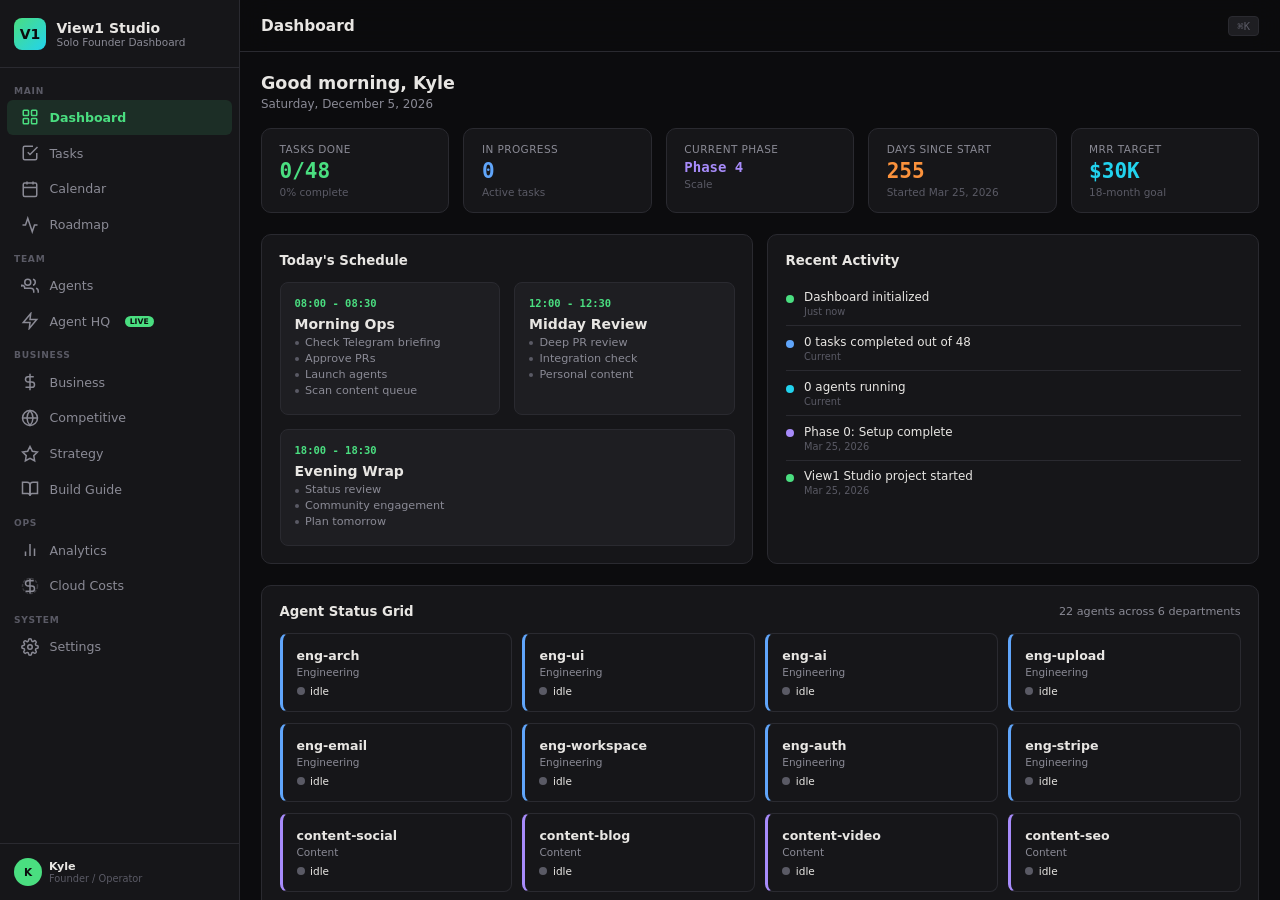
==== commit 09254a88: "refactor: clean up dashboard repo — remove product code, flatten structure Removed src/, supabase/, " ====
--- a/index.html
+++ b/index.html
@@ -3,1870 +3,3376 @@
 <head>
 <meta charset="UTF-8">
 <meta name="viewport" content="width=device-width, initial-scale=1.0">
-<title>View1 Sort — AI-Powered Photo Sorting</title>
-<link rel="preconnect" href="https://fonts.googleapis.com">
-<link rel="preconnect" href="https://fonts.gstatic.com" crossorigin>
-<link href="https://fonts.googleapis.com/css2?family=DM+Sans:ital,opsz,wght@0,9..40,300;0,9..40,400;0,9..40,500;0,9..40,600;0,9..40,700&family=JetBrains+Mono:wght@400;500;600&display=swap" rel="stylesheet">
+<title>View1 Studio — Dashboard</title>
 <style>
-/* ═══════════════════════════════════════
-   RESET & BASE
-   ═══════════════════════════════════════ */
-*, *::before, *::after { box-sizing: border-box; margin: 0; padding: 0; }
+*, *::before, *::after { margin: 0; padding: 0; box-sizing: border-box; }
 
 :root {
   --bg: #0C0C0E;
-  --surface-1: #161619;
+  --surface: #161619;
   --surface-2: #1E1E22;
   --surface-3: #26262B;
   --border: #2A2A30;
   --border-hover: #3A3A42;
   --text: #E8E6E3;
-  --dim: #8A8A95;
-  --muted: #5A5A65;
+  --text-dim: #8A8A95;
+  --text-muted: #5A5A65;
   --accent: #4ADE80;
+  --accent-dim: #22C55E;
+  --accent-glow: rgba(74, 222, 128, 0.12);
   --blue: #60A5FA;
   --purple: #A78BFA;
   --warning: #FB923C;
   --danger: #F87171;
   --cyan: #22D3EE;
   --pink: #F472B6;
-  --radius: 8px;
-  --radius-lg: 12px;
-  --font: 'DM Sans', sans-serif;
-  --mono: 'JetBrains Mono', monospace;
+  --sidebar-w: 240px;
+  --cat-infra: #60A5FA;
+  --cat-auth: #A78BFA;
+  --cat-ai: #4ADE80;
+  --cat-ui: #22D3EE;
+  --cat-payments: #FB923C;
+  --cat-gallery: #F472B6;
+  --cat-email: #F87171;
+  --cat-polish: #8A8A95;
 }
 
 html { font-size: 14px; }
 body {
-  font-family: var(--font);
+  font-family: system-ui, -apple-system, 'Segoe UI', sans-serif;
   background: var(--bg);
   color: var(--text);
   min-height: 100vh;
-  overflow-x: hidden;
-  -webkit-font-smoothing: antialiased;
-}
-
-a { color: inherit; text-decoration: none; }
-button { font-family: var(--font); cursor: pointer; border: none; background: none; color: var(--text); }
-input, select, textarea { font-family: var(--font); }
-
-/* ═══════════════════════════════════════
-   WATERMARK
-   ═══════════════════════════════════════ */
-.watermark {
-  position: fixed;
-  bottom: 16px;
-  right: 16px;
-  font-family: var(--mono);
-  font-size: 10px;
-  color: var(--muted);
-  background: rgba(12,12,14,0.85);
-  border: 1px solid var(--border);
-  padding: 4px 10px;
-  border-radius: var(--radius);
-  z-index: 9999;
-  letter-spacing: 0.5px;
-  text-transform: uppercase;
-  pointer-events: none;
-}
-
-/* ═══════════════════════════════════════
-   TAB NAV
-   ═══════════════════════════════════════ */
-.tab-nav {
-  position: fixed;
-  top: 0;
-  left: 0;
-  right: 0;
-  z-index: 1000;
-  background: rgba(22,22,25,0.92);
-  backdrop-filter: blur(20px);
-  -webkit-backdrop-filter: blur(20px);
+  display: flex;
+  overflow: hidden;
+}
+body.light {
+  --bg: #F5F5F7;
+  --surface: #FFFFFF;
+  --surface-2: #F0F0F2;
+  --surface-3: #E8E8EC;
+  --border: #D1D1D6;
+  --border-hover: #B0B0B8;
+  --text: #1A1A1E;
+  --text-dim: #6B6B78;
+  --text-muted: #9A9AA8;
+}
+
+/* Scrollbars */
+::-webkit-scrollbar { width: 6px; height: 6px; }
+::-webkit-scrollbar-track { background: transparent; }
+::-webkit-scrollbar-thumb { background: var(--border-hover); border-radius: 3px; }
+::-webkit-scrollbar-thumb:hover { background: var(--text-muted); }
+
+/* Sidebar */
+.sidebar {
+  width: var(--sidebar-w);
+  min-width: var(--sidebar-w);
+  height: 100vh;
+  background: var(--surface);
+  border-right: 1px solid var(--border);
+  display: flex;
+  flex-direction: column;
+  transition: transform 0.3s ease, min-width 0.3s ease, width 0.3s ease;
+  z-index: 200;
+  overflow-y: auto;
+}
+.sidebar.collapsed {
+  transform: translateX(calc(-1 * var(--sidebar-w)));
+  min-width: 0;
+  width: 0;
+}
+.sidebar-brand {
+  padding: 1.25rem 1rem;
   border-bottom: 1px solid var(--border);
   display: flex;
   align-items: center;
-  height: 52px;
-  padding: 0 20px;
-  gap: 4px;
-}
-.tab-nav .logo {
-  font-weight: 700;
-  font-size: 16px;
-  margin-right: 24px;
-  display: flex;
-  align-items: center;
-  gap: 8px;
+  gap: 0.75rem;
+}
+.sidebar-brand .logo {
+  width: 32px; height: 32px;
+  background: linear-gradient(135deg, var(--accent), var(--cyan));
+  border-radius: 8px;
+  display: flex; align-items: center; justify-content: center;
+  font-weight: 800; font-size: 14px; color: #0C0C0E;
+}
+.sidebar-brand span { font-weight: 700; font-size: 1rem; }
+.sidebar-brand small { color: var(--text-dim); font-size: 0.75rem; font-weight: 400; display: block; }
+
+.sidebar-nav { padding: 0.5rem 0; flex: 1; }
+.nav-section { padding: 0.75rem 1rem 0.25rem; font-size: 0.65rem; text-transform: uppercase; letter-spacing: 0.08em; color: var(--text-muted); font-weight: 600; }
+.nav-item {
+  display: flex; align-items: center; gap: 0.75rem;
+  padding: 0.6rem 1rem; margin: 1px 0.5rem; border-radius: 6px;
+  cursor: pointer; transition: all 0.15s; color: var(--text-dim); font-size: 0.9rem;
   white-space: nowrap;
-  flex-shrink: 0;
-}
-.tab-nav .logo .logo-icon {
-  width: 26px;
-  height: 26px;
-  background: var(--accent);
-  border-radius: 6px;
-  display: flex;
-  align-items: center;
-  justify-content: center;
-  font-size: 14px;
-  font-weight: 700;
-  color: var(--bg);
-  font-family: var(--mono);
-}
-.tab-nav .tabs {
-  display: flex;
-  gap: 2px;
-  overflow-x: auto;
-  scrollbar-width: none;
-  -ms-overflow-style: none;
-}
-.tab-nav .tabs::-webkit-scrollbar { display: none; }
-.tab-btn {
-  padding: 8px 14px;
-  border-radius: var(--radius);
-  font-size: 12.5px;
-  font-weight: 500;
-  color: var(--dim);
-  transition: all 0.2s;
-  white-space: nowrap;
-  flex-shrink: 0;
-}
-.tab-btn:hover { color: var(--text); background: var(--surface-2); }
-.tab-btn.active { color: var(--text); background: var(--surface-3); }
-
-/* ═══════════════════════════════════════
-   SCREENS
-   ═══════════════════════════════════════ */
-.screen {
-  display: none;
-  padding-top: 52px;
-  min-height: 100vh;
-  animation: fadeIn 0.3s ease;
-}
-.screen.active { display: block; }
-@keyframes fadeIn {
-  from { opacity: 0; transform: translateY(4px); }
-  to { opacity: 1; transform: translateY(0); }
-}
-
-/* ═══════════════════════════════════════
-   SHARED UTILITIES
-   ═══════════════════════════════════════ */
-.badge {
-  font-family: var(--mono);
-  font-size: 10px;
-  font-weight: 600;
-  padding: 3px 8px;
-  border-radius: 4px;
-  text-transform: uppercase;
-  letter-spacing: 0.5px;
-  display: inline-flex;
-  align-items: center;
-}
-.badge-accent { background: rgba(74,222,128,0.15); color: var(--accent); }
-.badge-blue { background: rgba(96,165,250,0.15); color: var(--blue); }
-.badge-purple { background: rgba(167,139,250,0.15); color: var(--purple); }
-.badge-warning { background: rgba(251,146,60,0.15); color: var(--warning); }
-.badge-danger { background: rgba(248,113,113,0.15); color: var(--danger); }
-.badge-pink { background: rgba(244,114,182,0.15); color: var(--pink); }
-.badge-cyan { background: rgba(34,211,238,0.15); color: var(--cyan); }
-.badge-muted { background: var(--surface-3); color: var(--dim); }
-
-.btn {
-  padding: 10px 20px;
-  border-radius: var(--radius);
-  font-size: 13px;
-  font-weight: 600;
-  transition: all 0.2s;
-  display: inline-flex;
-  align-items: center;
-  gap: 8px;
-}
-.btn-primary { background: var(--accent); color: var(--bg); }
-.btn-primary:hover { background: #3FCF72; transform: translateY(-1px); box-shadow: 0 4px 20px rgba(74,222,128,0.25); }
-.btn-secondary { background: var(--surface-3); color: var(--text); border: 1px solid var(--border); }
-.btn-secondary:hover { border-color: var(--border-hover); background: var(--border); }
-.btn-outline { background: transparent; border: 1px solid var(--border); color: var(--dim); }
-.btn-outline:hover { border-color: var(--accent); color: var(--accent); }
-.btn-sm { padding: 6px 12px; font-size: 12px; }
-.btn-lg { padding: 14px 28px; font-size: 15px; }
-
-.card {
-  background: var(--surface-1);
-  border: 1px solid var(--border);
-  border-radius: var(--radius-lg);
-  overflow: hidden;
-  transition: border-color 0.2s, transform 0.2s;
-}
-.card:hover { border-color: var(--border-hover); }
-
-/* Gradient placeholders */
-.photo-placeholder {
-  aspect-ratio: 4/3;
-  border-radius: var(--radius);
-  position: relative;
-  overflow: hidden;
-}
-.photo-placeholder::after {
-  content: '';
-  position: absolute;
-  inset: 0;
-  background: linear-gradient(135deg, rgba(255,255,255,0.06) 0%, transparent 50%),
-              linear-gradient(to bottom, transparent 60%, rgba(0,0,0,0.3) 100%);
-}
-.grad-exterior { background: linear-gradient(145deg, #1a3a5c, #2563eb, #1e40af); }
-.grad-interior { background: linear-gradient(145deg, #3b1f6e, #7c3aed, #5b21b6); }
-.grad-kitchen { background: linear-gradient(145deg, #7c3d12, #ea580c, #c2410c); }
-.grad-bathroom { background: linear-gradient(145deg, #6b2152, #db2777, #be185d); }
-.grad-drone { background: linear-gradient(145deg, #14532d, #16a34a, #15803d); }
-.grad-other { background: linear-gradient(145deg, #27272a, #52525b, #3f3f46); }
-.grad-wedding { background: linear-gradient(145deg, #4a1942, #a855f7, #7e22ce); }
-.grad-realestate { background: linear-gradient(145deg, #0c4a6e, #0ea5e9, #0369a1); }
-.grad-travel { background: linear-gradient(145deg, #134e4a, #14b8a6, #0d9488); }
-.grad-portrait { background: linear-gradient(145deg, #451a03, #f59e0b, #d97706); }
-
-/* ═══════════════════════════════════════
-   SCREEN 1: LANDING
-   ═══════════════════════════════════════ */
-.hero {
-  text-align: center;
-  padding: 80px 24px 60px;
-  max-width: 800px;
-  margin: 0 auto;
-  position: relative;
-}
-.hero::before {
-  content: '';
-  position: absolute;
-  top: -100px;
-  left: 50%;
-  transform: translateX(-50%);
-  width: 600px;
-  height: 400px;
-  background: radial-gradient(ellipse, rgba(74,222,128,0.06) 0%, transparent 70%);
-  pointer-events: none;
-}
-.hero h1 {
-  font-size: clamp(32px, 5vw, 52px);
-  font-weight: 700;
-  line-height: 1.1;
-  margin-bottom: 16px;
-  position: relative;
-}
-.hero h1 .gradient-text {
-  background: linear-gradient(135deg, var(--text) 0%, var(--dim) 100%);
-  -webkit-background-clip: text;
-  -webkit-text-fill-color: transparent;
-}
-.hero h1 .accent-text { color: var(--accent); }
-.hero .subtitle {
-  font-size: clamp(16px, 2.5vw, 20px);
-  color: var(--dim);
-  margin-bottom: 32px;
-  font-weight: 400;
-}
-.hero .cta-row { display: flex; justify-content: center; gap: 12px; flex-wrap: wrap; }
-
-.features-grid {
-  display: grid;
-  grid-template-columns: repeat(auto-fit, minmax(260px, 1fr));
-  gap: 20px;
-  max-width: 960px;
-  margin: 0 auto 80px;
-  padding: 0 24px;
-}
-.feature-card { padding: 28px; }
-.feature-card .icon {
-  width: 44px;
-  height: 44px;
-  border-radius: 10px;
-  display: flex;
-  align-items: center;
-  justify-content: center;
-  font-size: 20px;
-  margin-bottom: 16px;
-}
-.feature-card h3 { font-size: 17px; font-weight: 600; margin-bottom: 8px; }
-.feature-card p { font-size: 13px; color: var(--dim); line-height: 1.6; }
-
-.pricing-section {
-  max-width: 1060px;
-  margin: 0 auto;
-  padding: 0 24px 80px;
-  text-align: center;
-}
-.pricing-section h2 { font-size: 28px; font-weight: 700; margin-bottom: 8px; }
-.pricing-section .sub { color: var(--dim); margin-bottom: 40px; font-size: 15px; }
-.pricing-grid {
-  display: grid;
-  grid-template-columns: repeat(auto-fit, minmax(220px, 1fr));
-  gap: 16px;
-  text-align: left;
-}
-.pricing-card { padding: 28px; display: flex; flex-direction: column; }
-.pricing-card.featured { border-color: var(--accent); box-shadow: 0 0 30px rgba(74,222,128,0.08); }
-.pricing-card .tier { font-size: 13px; color: var(--dim); font-weight: 500; text-transform: uppercase; letter-spacing: 1px; margin-bottom: 4px; }
-.pricing-card .price { font-size: 36px; font-weight: 700; margin-bottom: 4px; }
-.pricing-card .price span { font-size: 14px; color: var(--dim); font-weight: 400; }
-.pricing-card .desc { font-size: 13px; color: var(--dim); margin-bottom: 20px; }
-.pricing-card ul { list-style: none; margin-bottom: 24px; flex: 1; }
-.pricing-card ul li { font-size: 13px; color: var(--dim); padding: 6px 0; display: flex; align-items: center; gap: 8px; }
-.pricing-card ul li::before { content: ''; width: 5px; height: 5px; border-radius: 50%; background: var(--accent); flex-shrink: 0; }
-.pricing-card .btn { text-align: center; justify-content: center; width: 100%; }
-
-/* ═══════════════════════════════════════
-   SCREEN 2: DASHBOARD
-   ═══════════════════════════════════════ */
-.dashboard-layout { display: flex; min-height: calc(100vh - 52px); }
-.dash-sidebar {
-  width: 220px;
-  background: var(--surface-1);
-  border-right: 1px solid var(--border);
-  padding: 20px 12px;
-  flex-shrink: 0;
+}
+.nav-item:hover { background: var(--surface-2); color: var(--text); }
+.nav-item.active { background: var(--accent-glow); color: var(--accent); font-weight: 600; }
+.nav-item svg { width: 18px; height: 18px; flex-shrink: 0; }
+
+.sidebar-footer {
+  padding: 1rem;
+  border-top: 1px solid var(--border);
+  font-size: 0.75rem;
+  color: var(--text-muted);
+}
+
+/* Main */
+.main {
+  flex: 1;
+  height: 100vh;
+  overflow-y: auto;
   display: flex;
   flex-direction: column;
-  gap: 4px;
-}
-.dash-sidebar .nav-item {
-  display: flex;
-  align-items: center;
-  gap: 10px;
-  padding: 10px 12px;
-  border-radius: var(--radius);
-  font-size: 13px;
-  color: var(--dim);
-  transition: all 0.2s;
-  cursor: pointer;
-}
-.dash-sidebar .nav-item:hover { color: var(--text); background: var(--surface-2); }
-.dash-sidebar .nav-item.active { color: var(--text); background: var(--surface-2); }
-.dash-sidebar .nav-item .nav-icon { width: 18px; text-align: center; font-size: 15px; }
-.dash-main { flex: 1; padding: 24px; overflow-y: auto; }
-.dash-header { display: flex; justify-content: space-between; align-items: center; margin-bottom: 28px; }
-.dash-header h1 { font-size: 22px; font-weight: 700; }
-.dash-header-right { display: flex; align-items: center; gap: 16px; }
-.notif-bell {
-  position: relative;
-  width: 36px;
-  height: 36px;
-  border-radius: var(--radius);
-  background: var(--surface-2);
-  display: flex;
-  align-items: center;
-  justify-content: center;
-  font-size: 16px;
-  cursor: pointer;
-  transition: background 0.2s;
-}
-.notif-bell:hover { background: var(--surface-3); }
-.notif-bell .count {
-  position: absolute;
-  top: -4px;
-  right: -4px;
-  background: var(--danger);
-  color: white;
-  font-size: 9px;
-  font-weight: 700;
-  width: 18px;
-  height: 18px;
-  border-radius: 50%;
-  display: flex;
-  align-items: center;
-  justify-content: center;
-  font-family: var(--mono);
-}
-.avatar {
-  width: 34px;
-  height: 34px;
-  border-radius: 50%;
-  background: linear-gradient(135deg, var(--accent), var(--blue));
-  display: flex;
-  align-items: center;
-  justify-content: center;
-  font-size: 13px;
-  font-weight: 700;
-  color: var(--bg);
-}
-
-.stats-row {
-  display: grid;
-  grid-template-columns: repeat(auto-fit, minmax(180px, 1fr));
-  gap: 16px;
-  margin-bottom: 32px;
-}
-.stat-card { padding: 20px; }
-.stat-card .stat-label { font-size: 12px; color: var(--dim); margin-bottom: 6px; text-transform: uppercase; letter-spacing: 0.5px; }
-.stat-card .stat-value { font-size: 28px; font-weight: 700; font-family: var(--mono); }
-.stat-card .stat-sub { font-size: 11px; color: var(--muted); margin-top: 4px; }
-
-.projects-header { display: flex; justify-content: space-between; align-items: center; margin-bottom: 20px; }
-.projects-header h2 { font-size: 17px; font-weight: 600; }
-.projects-grid {
-  display: grid;
-  grid-template-columns: repeat(auto-fill, minmax(260px, 1fr));
-  gap: 16px;
-}
-.project-card { cursor: pointer; }
-.project-card:hover { transform: translateY(-2px); border-color: var(--border-hover); }
-.project-card .thumb { height: 140px; position: relative; }
-.project-card .thumb .status-badge { position: absolute; top: 10px; right: 10px; }
-.project-card .info { padding: 14px; }
-.project-card .info h3 { font-size: 14px; font-weight: 600; margin-bottom: 6px; }
-.project-card .meta { display: flex; align-items: center; gap: 8px; flex-wrap: wrap; }
-.project-card .meta span { font-size: 11px; color: var(--dim); }
-
-/* ═══════════════════════════════════════
-   SCREEN 3: WORKSPACE
-   ═══════════════════════════════════════ */
-.workspace-layout { display: flex; min-height: calc(100vh - 52px); position: relative; }
-.ws-sidebar {
-  width: 240px;
-  background: var(--surface-1);
-  border-right: 1px solid var(--border);
-  padding: 16px;
-  flex-shrink: 0;
-  display: flex;
-  flex-direction: column;
-  overflow-y: auto;
-}
-.ws-sidebar h3 {
-  font-size: 11px;
+}
+.topbar {
+  position: sticky; top: 0; z-index: 100;
+  background: rgba(12, 12, 14, 0.85);
+  backdrop-filter: blur(16px);
+  border-bottom: 1px solid var(--border);
+  padding: 0.75rem 1.5rem;
+  display: flex; align-items: center; justify-content: space-between;
+  min-height: 52px;
+}
+body.light .topbar { background: rgba(245, 245, 247, 0.85); }
+.topbar-left { display: flex; align-items: center; gap: 0.75rem; }
+.topbar-title { font-weight: 700; font-size: 1.1rem; }
+.topbar-right { display: flex; align-items: center; gap: 0.75rem; }
+.menu-toggle {
+  display: none; background: none; border: 1px solid var(--border); color: var(--text);
+  border-radius: 6px; padding: 6px 8px; cursor: pointer; font-size: 1.1rem;
+}
+.cmd-hint {
+  font-size: 0.75rem; color: var(--text-muted); background: var(--surface-2);
+  padding: 3px 8px; border-radius: 4px; border: 1px solid var(--border);
+  font-family: monospace; cursor: pointer;
+}
+
+.content { flex: 1; padding: 1.5rem; overflow-y: auto; }
+
+/* Page sections */
+.page { display: none; }
+.page.active { display: block; }
+
+/* Cards */
+.card {
+  background: var(--surface);
+  border: 1px solid var(--border);
+  border-radius: 10px;
+  padding: 1.25rem;
+  transition: border-color 0.2s;
+}
+.card:hover { border-color: var(--border-hover); }
+.guide-expand { display: none; }
+
+/* Agent HQ - gamified view */
+.hq-grid { display: grid; grid-template-columns: 1fr 340px; gap: 1rem; }
+@media (max-width: 1024px) { .hq-grid { grid-template-columns: 1fr; } }
+
+.hq-department { margin-bottom: 1.25rem; }
+.hq-dept-header { display: flex; align-items: center; gap: 0.75rem; margin-bottom: 0.6rem; padding-bottom: 0.5rem; border-bottom: 1px solid var(--border); }
+.hq-dept-name { font-weight: 700; font-size: 0.95rem; }
+.hq-dept-power { flex: 1; height: 6px; background: var(--surface-3); border-radius: 3px; overflow: hidden; margin-left: 0.5rem; }
+.hq-dept-power-fill { height: 100%; border-radius: 3px; transition: width 0.6s ease; }
+.hq-dept-stat { font-size: 0.7rem; color: var(--text-muted); font-family: monospace; }
+
+.hq-agents { display: grid; grid-template-columns: repeat(auto-fill, minmax(160px, 1fr)); gap: 0.5rem; }
+.hq-agent {
+  background: var(--surface); border: 1px solid var(--border); border-radius: 10px;
+  padding: 0.75rem; cursor: pointer; transition: all 0.25s; position: relative; overflow: hidden;
+}
+.hq-agent:hover { border-color: var(--border-hover); transform: translateY(-2px); box-shadow: 0 6px 20px rgba(0,0,0,0.3); }
+.hq-agent.status-idle { border-color: var(--border); }
+.hq-agent.status-running { border-color: var(--accent); }
+.hq-agent.status-running::after {
+  content: ''; position: absolute; top: 0; left: 0; right: 0; height: 2px;
+  background: linear-gradient(90deg, transparent, var(--accent), transparent);
+  animation: hqScan 2s linear infinite;
+}
+@keyframes hqScan { 0% { transform: translateX(-100%); } 100% { transform: translateX(100%); } }
+.hq-agent.status-completed { border-color: rgba(74,222,128,0.3); }
+.hq-agent.status-failed { border-color: rgba(248,113,113,0.3); }
+
+.hq-avatar {
+  width: 36px; height: 36px; border-radius: 50%; display: flex; align-items: center; justify-content: center;
+  font-size: 1.1rem; margin-bottom: 0.4rem; position: relative;
+}
+.hq-avatar .pulse {
+  position: absolute; inset: -3px; border-radius: 50%; border: 2px solid var(--accent);
+  animation: hqPulse 1.5s ease-out infinite; opacity: 0;
+}
+.hq-agent.status-running .pulse { opacity: 1; }
+@keyframes hqPulse { 0% { transform: scale(1); opacity: 0.6; } 100% { transform: scale(1.5); opacity: 0; } }
+
+.hq-name { font-weight: 600; font-size: 0.8rem; margin-bottom: 0.15rem; }
+.hq-task { font-size: 0.68rem; color: var(--text-muted); line-height: 1.3; display: -webkit-box; -webkit-line-clamp: 2; -webkit-box-orient: vertical; overflow: hidden; min-height: 1.8em; }
+.hq-xp { display: flex; align-items: center; gap: 0.35rem; margin-top: 0.4rem; }
+.hq-xp-bar { flex: 1; height: 4px; background: var(--surface-3); border-radius: 2px; overflow: hidden; }
+.hq-xp-fill { height: 100%; background: var(--accent); border-radius: 2px; transition: width 0.4s; }
+.hq-level { font-size: 0.6rem; font-weight: 700; color: var(--accent); font-family: monospace; }
+.hq-status-badge {
+  position: absolute; top: 0.5rem; right: 0.5rem; width: 8px; height: 8px; border-radius: 50%;
+}
+.hq-status-badge.idle { background: var(--text-muted); }
+.hq-status-badge.running { background: var(--accent); box-shadow: 0 0 8px var(--accent); }
+.hq-status-badge.completed { background: var(--accent); }
+.hq-status-badge.failed { background: var(--danger); box-shadow: 0 0 8px var(--danger); }
+
+.hq-feed { background: var(--surface); border: 1px solid var(--border); border-radius: 10px; padding: 1rem; max-height: 80vh; overflow-y: auto; }
+.hq-feed-title { font-weight: 700; font-size: 0.85rem; margin-bottom: 0.75rem; display: flex; align-items: center; gap: 0.5rem; }
+.hq-feed-title .live-dot { width: 6px; height: 6px; border-radius: 50%; background: var(--danger); animation: liveBlink 1s infinite; }
+@keyframes liveBlink { 0%,100% { opacity: 1; } 50% { opacity: 0.3; } }
+.hq-feed-item {
+  padding: 0.5rem 0; border-bottom: 1px solid var(--border); font-size: 0.78rem;
+  display: flex; gap: 0.5rem; align-items: flex-start; animation: feedIn 0.3s ease;
+}
+@keyframes feedIn { from { opacity: 0; transform: translateY(-8px); } to { opacity: 1; transform: translateY(0); } }
+.hq-feed-item:last-child { border-bottom: none; }
+.hq-feed-emoji { font-size: 1rem; flex-shrink: 0; width: 24px; text-align: center; }
+.hq-feed-text { flex: 1; color: var(--text-dim); line-height: 1.4; }
+.hq-feed-time { font-size: 0.65rem; color: var(--text-muted); font-family: monospace; flex-shrink: 0; }
+
+/* Analytics + Cloud Costs */
+.analytics-chart { background: var(--surface); border: 1px solid var(--border); border-radius: 10px; padding: 1rem; margin-bottom: 1rem; }
+.analytics-chart-title { font-weight: 700; font-size: 0.85rem; margin-bottom: 0.75rem; display: flex; align-items: center; justify-content: space-between; }
+.analytics-bar-row { display: flex; align-items: center; gap: 0.5rem; margin-bottom: 0.4rem; }
+.analytics-bar-label { font-size: 0.75rem; color: var(--text-dim); width: 100px; flex-shrink: 0; text-align: right; }
+.analytics-bar-track { flex: 1; height: 20px; background: var(--surface-3); border-radius: 4px; overflow: hidden; position: relative; }
+.analytics-bar-fill { height: 100%; border-radius: 4px; transition: width 0.6s ease; display: flex; align-items: center; justify-content: flex-end; padding-right: 6px; }
+.analytics-bar-val { font-size: 0.65rem; font-weight: 700; font-family: monospace; color: rgba(255,255,255,0.9); }
+.analytics-bar-ext { font-size: 0.7rem; color: var(--text-muted); font-family: monospace; width: 60px; text-align: right; flex-shrink: 0; }
+
+.cost-card {
+  background: var(--surface); border: 1px solid var(--border); border-radius: 10px;
+  padding: 1.25rem; display: flex; flex-direction: column; gap: 0.75rem;
+}
+.cost-header { display: flex; align-items: center; justify-content: space-between; }
+.cost-name { font-weight: 700; font-size: 0.95rem; display: flex; align-items: center; gap: 0.5rem; }
+.cost-name .cost-icon { font-size: 1.2rem; }
+.cost-status { font-size: 0.7rem; padding: 0.2rem 0.6rem; border-radius: 10px; font-weight: 600; }
+.cost-status.ok { background: rgba(74,222,128,0.15); color: var(--accent); }
+.cost-status.warn { background: rgba(251,146,60,0.15); color: var(--warning); }
+.cost-status.danger { background: rgba(248,113,113,0.15); color: var(--danger); }
+.cost-meter { height: 8px; background: var(--surface-3); border-radius: 4px; overflow: hidden; }
+.cost-meter-fill { height: 100%; border-radius: 4px; transition: width 0.6s ease; }
+.cost-details { display: grid; grid-template-columns: 1fr 1fr; gap: 0.5rem; }
+.cost-detail { font-size: 0.78rem; }
+.cost-detail label { display: block; font-size: 0.6rem; font-weight: 600; text-transform: uppercase; letter-spacing: 0.06em; color: var(--text-muted); margin-bottom: 0.15rem; }
+.cost-detail span { color: var(--text); font-family: monospace; }
+.cost-alert {
+  background: var(--surface-2); border: 1px solid var(--border); border-radius: 8px;
+  padding: 0.75rem 1rem; display: flex; align-items: flex-start; gap: 0.6rem; font-size: 0.8rem;
+}
+.cost-alert.alert-warn { border-left: 3px solid var(--warning); }
+.cost-alert.alert-ok { border-left: 3px solid var(--accent); }
+.cost-alert.alert-info { border-left: 3px solid var(--blue); }
+.cost-alert-emoji { font-size: 1.1rem; flex-shrink: 0; }
+.cost-alert-text { color: var(--text-dim); line-height: 1.4; }
+.cost-alert-text strong { color: var(--text); }
+
+.cost-grid { display: grid; grid-template-columns: repeat(auto-fit, minmax(340px, 1fr)); gap: 1rem; margin-bottom: 1.25rem; }
+.cost-alerts { display: flex; flex-direction: column; gap: 0.5rem; margin-bottom: 1.25rem; }
+
+.deploy-log { background: var(--surface); border: 1px solid var(--border); border-radius: 10px; padding: 1rem; }
+.deploy-row { display: flex; align-items: center; gap: 0.75rem; padding: 0.5rem 0; border-bottom: 1px solid var(--border); font-size: 0.8rem; }
+.deploy-row:last-child { border-bottom: none; }
+.deploy-status { width: 8px; height: 8px; border-radius: 50%; flex-shrink: 0; }
+.deploy-status.success { background: var(--accent); }
+.deploy-status.building { background: var(--warning); animation: liveBlink 1s infinite; }
+.deploy-status.error { background: var(--danger); }
+.deploy-url { font-family: monospace; font-size: 0.72rem; color: var(--text-muted); }
+.deploy-time { font-family: monospace; font-size: 0.7rem; color: var(--text-muted); margin-left: auto; flex-shrink: 0; }
+
+.spend-total { font-family: monospace; font-size: 2rem; font-weight: 800; color: var(--accent); }
+.spend-label { font-size: 0.7rem; color: var(--text-muted); text-transform: uppercase; letter-spacing: 0.08em; }
+
+.hq-scoreboard { display: grid; grid-template-columns: repeat(4, 1fr); gap: 0.75rem; margin-bottom: 1.25rem; }
+.hq-score-card {
+  background: var(--surface); border: 1px solid var(--border); border-radius: 10px;
+  padding: 0.85rem; text-align: center;
+}
+.hq-score-num { font-family: monospace; font-size: 1.6rem; font-weight: 800; line-height: 1; }
+.hq-score-label { font-size: 0.65rem; color: var(--text-muted); text-transform: uppercase; letter-spacing: 0.08em; margin-top: 0.25rem; }
+@media (max-width: 600px) { .hq-scoreboard { grid-template-columns: repeat(2, 1fr); } }
+.guide-expand.open { display: block; }
+.card-header {
+  display: flex; align-items: center; justify-content: space-between;
+  margin-bottom: 1rem;
+}
+.card-title { font-weight: 700; font-size: 0.95rem; }
+.card-subtitle { font-size: 0.8rem; color: var(--text-dim); }
+
+/* Stats grid */
+.stats-grid { display: grid; grid-template-columns: repeat(auto-fit, minmax(180px, 1fr)); gap: 1rem; margin-bottom: 1.5rem; }
+.stat-card {
+  background: var(--surface);
+  border: 1px solid var(--border);
+  border-radius: 10px;
+  padding: 1rem 1.25rem;
+}
+.stat-label { font-size: 0.75rem; color: var(--text-dim); text-transform: uppercase; letter-spacing: 0.04em; margin-bottom: 0.25rem; }
+.stat-value { font-size: 1.5rem; font-weight: 800; font-family: monospace; }
+.stat-sub { font-size: 0.75rem; color: var(--text-muted); margin-top: 0.25rem; }
+
+/* Grid layouts */
+.grid-2 { display: grid; grid-template-columns: 1fr 1fr; gap: 1rem; }
+.grid-3 { display: grid; grid-template-columns: repeat(3, 1fr); gap: 1rem; }
+.grid-4 { display: grid; grid-template-columns: repeat(4, 1fr); gap: 1rem; }
+
+/* Badges */
+.badge {
+  display: inline-block;
+  padding: 2px 8px;
+  border-radius: 4px;
+  font-size: 0.7rem;
+  font-weight: 600;
   text-transform: uppercase;
-  letter-spacing: 1px;
-  color: var(--muted);
-  margin-bottom: 10px;
-  margin-top: 20px;
-}
-.ws-sidebar h3:first-child { margin-top: 0; }
-.ws-project-item {
-  display: flex;
-  align-items: center;
-  justify-content: space-between;
-  padding: 8px 10px;
-  border-radius: var(--radius);
-  font-size: 13px;
-  color: var(--dim);
-  transition: all 0.15s;
-  cursor: pointer;
-}
-.ws-project-item:hover { background: var(--surface-2); color: var(--text); }
-.ws-project-item.active { background: var(--surface-2); color: var(--text); }
-.ws-project-item .count { font-family: var(--mono); font-size: 11px; color: var(--muted); }
-.ws-category-item {
-  display: flex;
-  align-items: center;
-  gap: 10px;
-  padding: 7px 10px;
-  border-radius: var(--radius);
-  font-size: 13px;
-  color: var(--dim);
-  cursor: pointer;
-  transition: all 0.15s;
-}
-.ws-category-item:hover { background: var(--surface-2); color: var(--text); }
-.ws-category-item.active { background: var(--surface-2); color: var(--text); }
-.ws-category-dot {
-  width: 8px;
-  height: 8px;
-  border-radius: 50%;
-  flex-shrink: 0;
-}
-.ws-category-item .count { font-family: var(--mono); font-size: 11px; color: var(--muted); margin-left: auto; }
-
-.upload-progress {
-  margin-top: auto;
-  padding-top: 16px;
-  border-top: 1px solid var(--border);
-}
-.upload-progress .label { font-size: 11px; color: var(--dim); margin-bottom: 6px; display: flex; justify-content: space-between; }
-.progress-bar {
-  height: 4px;
-  background: var(--surface-3);
-  border-radius: 2px;
-  overflow: hidden;
-}
-.progress-bar .fill {
-  height: 100%;
-  background: var(--accent);
-  border-radius: 2px;
-  transition: width 0.3s;
-}
-
-.ws-main { flex: 1; display: flex; flex-direction: column; overflow: hidden; }
-.ws-toolbar {
-  display: flex;
-  align-items: center;
-  gap: 10px;
-  padding: 12px 20px;
-  border-bottom: 1px solid var(--border);
-  background: var(--surface-1);
-  flex-wrap: wrap;
-}
-.toolbar-group { display: flex; align-items: center; gap: 4px; }
-.toolbar-btn {
-  padding: 6px 10px;
-  border-radius: 6px;
-  font-size: 12px;
-  color: var(--dim);
-  border: 1px solid transparent;
-  transition: all 0.15s;
-}
-.toolbar-btn:hover { color: var(--text); background: var(--surface-2); }
-.toolbar-btn.active { color: var(--text); background: var(--surface-3); border-color: var(--border); }
-.toolbar-search {
-  padding: 6px 12px;
-  border-radius: 6px;
+  letter-spacing: 0.03em;
+}
+.badge-green { background: rgba(74, 222, 128, 0.15); color: var(--accent); }
+.badge-blue { background: rgba(96, 165, 250, 0.15); color: var(--blue); }
+.badge-purple { background: rgba(167, 139, 250, 0.15); color: var(--purple); }
+.badge-orange { background: rgba(251, 146, 60, 0.15); color: var(--warning); }
+.badge-red { background: rgba(248, 113, 113, 0.15); color: var(--danger); }
+.badge-cyan { background: rgba(34, 211, 238, 0.15); color: var(--cyan); }
+.badge-pink { background: rgba(244, 114, 182, 0.15); color: var(--pink); }
+.badge-gray { background: rgba(138, 138, 149, 0.15); color: var(--text-dim); }
+
+/* Buttons */
+.btn {
+  display: inline-flex; align-items: center; gap: 0.5rem;
+  padding: 0.5rem 1rem; border-radius: 6px; font-size: 0.85rem;
+  font-weight: 600; cursor: pointer; border: 1px solid var(--border);
+  background: var(--surface-2); color: var(--text); transition: all 0.15s;
+}
+.btn:hover { border-color: var(--border-hover); background: var(--surface-3); }
+.btn-accent { background: var(--accent); color: #0C0C0E; border-color: var(--accent); }
+.btn-accent:hover { background: var(--accent-dim); }
+.btn-sm { padding: 0.3rem 0.6rem; font-size: 0.75rem; }
+.btn-danger { background: rgba(248,113,113,0.15); color: var(--danger); border-color: rgba(248,113,113,0.3); }
+
+/* Inputs */
+.input, select, textarea {
   background: var(--surface-2);
   border: 1px solid var(--border);
   color: var(--text);
-  font-size: 12px;
-  width: 180px;
+  padding: 0.5rem 0.75rem;
+  border-radius: 6px;
+  font-size: 0.85rem;
+  font-family: inherit;
   outline: none;
-  transition: border-color 0.2s;
-}
-.toolbar-search::placeholder { color: var(--muted); }
-.toolbar-search:focus { border-color: var(--accent); }
-.toolbar-spacer { flex: 1; }
-.toolbar-divider { width: 1px; height: 20px; background: var(--border); }
-
-.ws-content {
-  flex: 1;
-  overflow-y: auto;
-  padding: 20px;
-  padding-bottom: 80px;
-}
-.category-section { margin-bottom: 28px; }
-.category-section-header {
-  display: flex;
-  align-items: center;
-  gap: 10px;
-  margin-bottom: 14px;
-}
-.category-section-header h3 { font-size: 15px; font-weight: 600; }
-.category-section-header .count { font-family: var(--mono); font-size: 12px; color: var(--muted); }
-.media-grid {
-  display: grid;
-  grid-template-columns: repeat(auto-fill, minmax(180px, 1fr));
-  gap: 12px;
-}
-.media-card {
+  transition: border-color 0.15s;
+  width: 100%;
+}
+.input:focus, select:focus, textarea:focus { border-color: var(--accent); }
+select option { background: var(--surface); }
+
+/* Kanban */
+.kanban { display: flex; gap: 1rem; overflow-x: auto; padding-bottom: 1rem; min-height: 400px; }
+.kanban-col {
+  min-width: 280px; width: 280px; flex-shrink: 0;
+  background: var(--surface);
+  border: 1px solid var(--border);
+  border-radius: 10px;
+  display: flex; flex-direction: column;
+  max-height: calc(100vh - 200px);
+}
+.kanban-col-header {
+  padding: 0.75rem 1rem;
+  border-bottom: 1px solid var(--border);
+  display: flex; align-items: center; justify-content: space-between;
+  font-weight: 700; font-size: 0.85rem;
+}
+.kanban-col-header .count {
+  background: var(--surface-3);
+  padding: 1px 8px; border-radius: 10px;
+  font-size: 0.75rem; color: var(--text-dim);
+}
+.kanban-col-body { padding: 0.5rem; flex: 1; overflow-y: auto; min-height: 100px; }
+.kanban-col-body.drag-over { background: var(--surface-2); }
+
+.task-card {
   background: var(--surface-2);
   border: 1px solid var(--border);
-  border-radius: var(--radius);
+  border-radius: 8px;
+  padding: 0.75rem;
+  margin-bottom: 0.5rem;
+  cursor: grab;
+  transition: all 0.15s;
+  border-left: 3px solid var(--border);
+}
+.task-card:hover { border-color: var(--border-hover); }
+.task-card.dragging { opacity: 0.4; }
+.task-card-title { font-weight: 600; font-size: 0.85rem; margin-bottom: 0.35rem; }
+.task-card-desc { font-size: 0.75rem; color: var(--text-muted); margin-bottom: 0.4rem; line-height: 1.4; display: -webkit-box; -webkit-line-clamp: 2; -webkit-box-orient: vertical; overflow: hidden; }
+.task-card-meta { display: flex; align-items: center; gap: 0.5rem; flex-wrap: wrap; }
+.task-card-meta span { font-size: 0.7rem; color: var(--text-dim); }
+
+/* Task detail panel */
+.task-detail-overlay { display: none; position: fixed; inset: 0; background: rgba(12,12,14,0.7); backdrop-filter: blur(4px); z-index: 500; justify-content: center; align-items: flex-start; padding-top: 5vh; }
+.task-detail-overlay.open { display: flex; }
+.task-detail {
+  background: var(--surface); border: 1px solid var(--border); border-radius: 12px;
+  width: 620px; max-width: 95vw; max-height: 85vh; overflow-y: auto; animation: modalIn 0.2s ease;
+}
+.task-detail-header {
+  padding: 1.25rem 1.5rem; border-bottom: 1px solid var(--border); display: flex; justify-content: space-between; align-items: flex-start;
+}
+.task-detail-header h2 { font-size: 1.1rem; font-weight: 700; line-height: 1.3; flex: 1; margin-right: 1rem; }
+.task-detail-actions { display: flex; gap: 0.5rem; flex-shrink: 0; }
+.task-detail-actions button {
+  font-size: 0.75rem; padding: 0.35rem 0.75rem; border-radius: 6px; border: 1px solid var(--border);
+  background: var(--surface-2); color: var(--text-dim); cursor: pointer; transition: all 0.15s;
+}
+.task-detail-actions button:hover { border-color: var(--border-hover); color: var(--text); }
+.task-detail-actions .btn-edit { border-color: var(--accent); color: var(--accent); }
+.task-detail-actions .btn-edit:hover { background: var(--accent-glow); }
+.task-detail-close { background: none; border: none; color: var(--text-muted); font-size: 1.3rem; cursor: pointer; padding: 0; line-height: 1; }
+.task-detail-close:hover { color: var(--text); }
+.task-detail-badges { display: flex; gap: 0.4rem; flex-wrap: wrap; margin-top: 0.5rem; }
+.task-detail-body { padding: 1.5rem; }
+.task-detail-section { margin-bottom: 1.25rem; }
+.task-detail-section h3 {
+  font-size: 0.7rem; font-weight: 700; text-transform: uppercase; letter-spacing: 0.08em;
+  color: var(--text-muted); margin-bottom: 0.5rem;
+}
+.task-detail-section p { font-size: 0.88rem; color: var(--text-dim); line-height: 1.65; }
+.task-detail-section ul { list-style: none; padding: 0; }
+.task-detail-section li { font-size: 0.85rem; color: var(--text-dim); padding: 0.25rem 0; padding-left: 1.2rem; position: relative; }
+.task-detail-section li::before { content: '→'; position: absolute; left: 0; color: var(--accent); font-weight: 700; }
+.task-detail-meta-grid { display: grid; grid-template-columns: 1fr 1fr; gap: 0.75rem; }
+.task-detail-meta-item label { display: block; font-size: 0.65rem; font-weight: 600; text-transform: uppercase; letter-spacing: 0.06em; color: var(--text-muted); margin-bottom: 0.2rem; }
+.task-detail-meta-item span { font-size: 0.85rem; color: var(--text); }
+
+/* Priority colors */
+.priority-p0 { border-left-color: var(--danger) !important; }
+.priority-p1 { border-left-color: var(--warning) !important; }
+.priority-p2 { border-left-color: var(--blue) !important; }
+.priority-p3 { border-left-color: var(--text-muted) !important; }
+
+/* Category colors on task cards */
+.cat-infrastructure { border-left-color: var(--cat-infra) !important; }
+.cat-auth { border-left-color: var(--cat-auth) !important; }
+.cat-ai { border-left-color: var(--cat-ai) !important; }
+.cat-ui { border-left-color: var(--cat-ui) !important; }
+.cat-payments { border-left-color: var(--cat-payments) !important; }
+.cat-gallery { border-left-color: var(--cat-gallery) !important; }
+.cat-email { border-left-color: var(--cat-email) !important; }
+.cat-polish { border-left-color: var(--cat-polish) !important; }
+
+/* Agent grid */
+.agent-grid { display: grid; grid-template-columns: repeat(auto-fill, minmax(220px, 1fr)); gap: 0.75rem; }
+.agent-card {
+  background: var(--surface);
+  border: 1px solid var(--border);
+  border-radius: 8px;
+  padding: 1rem;
+  cursor: pointer;
+  transition: all 0.15s;
+}
+.agent-card:hover { border-color: var(--border-hover); transform: translateY(-1px); }
+.agent-name { font-weight: 700; font-size: 0.9rem; margin-bottom: 0.25rem; }
+.agent-dept { font-size: 0.75rem; color: var(--text-dim); }
+.agent-status { display: flex; align-items: center; gap: 0.4rem; margin-top: 0.5rem; font-size: 0.75rem; }
+.status-dot { width: 8px; height: 8px; border-radius: 50%; }
+.status-idle { background: var(--text-muted); }
+.status-running { background: var(--accent); animation: pulse 2s infinite; }
+.status-completed { background: var(--blue); }
+.status-failed { background: var(--danger); }
+@keyframes pulse { 0%, 100% { opacity: 1; } 50% { opacity: 0.4; } }
+
+/* Calendar */
+.calendar-grid {
+  display: grid;
+  grid-template-columns: repeat(7, 1fr);
+  gap: 1px;
+  background: var(--border);
+  border: 1px solid var(--border);
+  border-radius: 10px;
   overflow: hidden;
+}
+.cal-header {
+  background: var(--surface-2);
+  padding: 0.5rem;
+  text-align: center;
+  font-size: 0.75rem;
+  font-weight: 600;
+  color: var(--text-dim);
+}
+.cal-day {
+  background: var(--surface);
+  min-height: 90px;
+  padding: 0.4rem;
   cursor: pointer;
-  transition: all 0.2s;
+  transition: background 0.15s;
   position: relative;
 }
-.media-card:hover { border-color: var(--border-hover); transform: translateY(-1px); }
-.media-card.selected { border-color: var(--accent); box-shadow: 0 0 0 1px var(--accent); }
-.media-card .thumb { position: relative; }
-.media-card .thumb .select-check {
-  position: absolute;
-  top: 8px;
-  left: 8px;
-  width: 20px;
-  height: 20px;
-  border-radius: 4px;
-  border: 2px solid rgba(255,255,255,0.3);
-  background: rgba(0,0,0,0.3);
-  display: flex;
-  align-items: center;
-  justify-content: center;
-  font-size: 11px;
-  opacity: 0;
-  transition: opacity 0.15s;
-}
-.media-card:hover .select-check { opacity: 1; }
-.media-card.selected .select-check { opacity: 1; background: var(--accent); border-color: var(--accent); color: var(--bg); }
-.media-card .thumb .star-icon {
-  position: absolute;
-  top: 8px;
-  right: 8px;
-  font-size: 14px;
-  opacity: 0;
-  transition: opacity 0.15s;
-  color: #facc15;
-  text-shadow: 0 1px 3px rgba(0,0,0,0.5);
-}
-.media-card:hover .star-icon { opacity: 0.6; }
-.media-card .star-icon.active { opacity: 1 !important; }
-.media-card .card-info {
-  padding: 8px 10px;
-  display: flex;
-  align-items: center;
-  justify-content: space-between;
-}
-.media-card .filename { font-size: 11px; color: var(--dim); font-family: var(--mono); white-space: nowrap; overflow: hidden; text-overflow: ellipsis; max-width: 120px; }
-.media-card .type-badge { font-family: var(--mono); font-size: 9px; padding: 2px 5px; border-radius: 3px; background: var(--surface-3); color: var(--muted); text-transform: uppercase; }
-
-.move-bar {
-  position: absolute;
-  bottom: 0;
-  left: 240px;
-  right: 0;
-  height: 56px;
-  background: rgba(22,22,25,0.95);
-  backdrop-filter: blur(10px);
-  border-top: 1px solid var(--border);
-  display: flex;
-  align-items: center;
-  padding: 0 20px;
-  gap: 12px;
-}
-.move-bar .sel-count { font-size: 13px; font-weight: 600; color: var(--accent); font-family: var(--mono); }
-.move-bar .sep { color: var(--muted); font-size: 13px; }
-.move-bar select {
-  padding: 6px 10px;
-  border-radius: 6px;
+.cal-day:hover { background: var(--surface-2); }
+.cal-day.today { background: var(--accent-glow); }
+.cal-day.other-month { opacity: 0.3; }
+.cal-day-num { font-size: 0.75rem; font-weight: 600; margin-bottom: 0.25rem; }
+.cal-event {
+  font-size: 0.6rem; padding: 1px 4px; border-radius: 3px; margin-bottom: 1px;
+  overflow: hidden; white-space: nowrap; text-overflow: ellipsis;
+  background: var(--surface-3); color: var(--text-dim);
+}
+.cal-phase-banner {
+  position: absolute; top: 0; left: 0; right: 0;
+  height: 3px;
+}
+
+/* Gantt / Roadmap */
+.gantt { overflow-x: auto; }
+.gantt-row { display: flex; align-items: center; margin-bottom: 0.5rem; }
+.gantt-label { width: 140px; min-width: 140px; font-size: 0.8rem; font-weight: 600; }
+.gantt-track { flex: 1; height: 32px; position: relative; background: var(--surface-2); border-radius: 6px; overflow: hidden; }
+.gantt-bar {
+  position: absolute; top: 4px; bottom: 4px; border-radius: 4px;
+  display: flex; align-items: center; padding: 0 0.5rem;
+  font-size: 0.7rem; font-weight: 600; color: #0C0C0E;
+  cursor: pointer; transition: opacity 0.15s;
+  min-width: 20px;
+}
+.gantt-bar:hover { opacity: 0.85; }
+.gantt-today-line {
+  position: absolute; top: 0; bottom: 0; width: 2px; background: var(--danger);
+  z-index: 10;
+}
+.gantt-progress {
+  position: absolute; top: 0; left: 0; bottom: 0; background: rgba(0,0,0,0.2); border-radius: 4px 0 0 4px;
+}
+
+/* Competitor matrix */
+.comp-table { width: 100%; border-collapse: collapse; font-size: 0.8rem; }
+.comp-table th, .comp-table td { padding: 0.6rem 0.75rem; border: 1px solid var(--border); text-align: center; }
+.comp-table th { background: var(--surface-2); font-weight: 600; }
+.comp-table td:first-child { text-align: left; font-weight: 600; }
+.check { color: var(--accent); }
+.cross { color: var(--danger); }
+
+/* Modal */
+.modal-overlay {
+  display: none;
+  position: fixed; inset: 0; background: rgba(0,0,0,0.6); z-index: 500;
+  align-items: center; justify-content: center;
+  backdrop-filter: blur(4px);
+}
+.modal-overlay.open { display: flex; }
+.modal {
+  background: var(--surface);
+  border: 1px solid var(--border);
+  border-radius: 12px;
+  width: 90%; max-width: 600px; max-height: 85vh;
+  overflow-y: auto;
+  padding: 1.5rem;
+  animation: modalIn 0.2s ease;
+}
+@keyframes modalIn { from { opacity: 0; transform: scale(0.95); } to { opacity: 1; transform: scale(1); } }
+.modal-title { font-size: 1.1rem; font-weight: 700; margin-bottom: 1rem; }
+.modal-close { float: right; cursor: pointer; background: none; border: none; color: var(--text-dim); font-size: 1.2rem; }
+
+.form-group { margin-bottom: 1rem; }
+.form-label { display: block; font-size: 0.8rem; font-weight: 600; margin-bottom: 0.3rem; color: var(--text-dim); }
+
+/* Command palette */
+.cmd-palette {
+  display: none;
+  position: fixed; top: 15%; left: 50%; transform: translateX(-50%);
+  width: 90%; max-width: 500px;
+  background: var(--surface);
+  border: 1px solid var(--border);
+  border-radius: 12px;
+  z-index: 600;
+  box-shadow: 0 20px 60px rgba(0,0,0,0.5);
+  animation: modalIn 0.15s ease;
+}
+.cmd-palette.open { display: block; }
+.cmd-palette input {
+  width: 100%; padding: 1rem 1.25rem;
+  background: transparent; border: none; border-bottom: 1px solid var(--border);
+  color: var(--text); font-size: 1rem; outline: none;
+}
+.cmd-results { max-height: 300px; overflow-y: auto; padding: 0.5rem; }
+.cmd-item {
+  padding: 0.6rem 0.75rem; border-radius: 6px; cursor: pointer;
+  display: flex; align-items: center; gap: 0.75rem; font-size: 0.9rem;
+}
+.cmd-item:hover, .cmd-item.selected { background: var(--surface-2); }
+.cmd-item-hint { font-size: 0.75rem; color: var(--text-muted); margin-left: auto; }
+
+/* Filters bar */
+.filters {
+  display: flex; align-items: center; gap: 0.75rem; flex-wrap: wrap;
+  margin-bottom: 1rem; padding: 0.75rem 1rem;
+  background: var(--surface); border: 1px solid var(--border); border-radius: 8px;
+}
+.filters select { width: auto; min-width: 120px; }
+
+/* Schedule blocks */
+.schedule-blocks { display: flex; gap: 1rem; flex-wrap: wrap; }
+.schedule-block {
+  flex: 1; min-width: 200px;
   background: var(--surface-2);
   border: 1px solid var(--border);
-  color: var(--text);
-  font-size: 12px;
-  outline: none;
-  font-family: var(--font);
-}
-
-/* ═══════════════════════════════════════
-   SCREEN 4: CLIENT GALLERY
-   ═══════════════════════════════════════ */
-.gallery-header {
+  border-radius: 8px;
+  padding: 1rem;
+}
+.schedule-block-time { font-size: 0.75rem; color: var(--accent); font-weight: 700; margin-bottom: 0.5rem; font-family: monospace; }
+.schedule-block-title { font-weight: 600; margin-bottom: 0.35rem; }
+.schedule-block-items { font-size: 0.8rem; color: var(--text-dim); }
+.schedule-block-items li { margin-bottom: 0.2rem; list-style: none; padding-left: 0.75rem; position: relative; }
+.schedule-block-items li::before { content: ""; position: absolute; left: 0; top: 0.45em; width: 4px; height: 4px; border-radius: 50%; background: var(--text-muted); }
+
+/* Activity feed */
+.activity-item {
+  display: flex; align-items: flex-start; gap: 0.75rem;
+  padding: 0.6rem 0; border-bottom: 1px solid var(--border);
+}
+.activity-item:last-child { border-bottom: none; }
+.activity-dot { width: 8px; height: 8px; border-radius: 50%; background: var(--accent); margin-top: 0.35rem; flex-shrink: 0; }
+.activity-text { font-size: 0.85rem; }
+.activity-time { font-size: 0.7rem; color: var(--text-muted); margin-top: 0.15rem; }
+
+/* Business / Pricing table */
+.pricing-grid { display: grid; grid-template-columns: repeat(auto-fit, minmax(200px, 1fr)); gap: 1rem; }
+.pricing-card {
+  background: var(--surface);
+  border: 1px solid var(--border);
+  border-radius: 10px;
+  padding: 1.25rem;
   text-align: center;
-  padding: 40px 24px 32px;
-  border-bottom: 1px solid var(--border);
-  position: relative;
-}
-.gallery-header::before {
-  content: '';
-  position: absolute;
-  top: 0;
-  left: 50%;
-  transform: translateX(-50%);
-  width: 500px;
-  height: 300px;
-  background: radial-gradient(ellipse, rgba(96,165,250,0.05) 0%, transparent 70%);
-  pointer-events: none;
-}
-.gallery-header .photographer { font-size: 12px; color: var(--muted); text-transform: uppercase; letter-spacing: 1.5px; margin-bottom: 8px; }
-.gallery-header h1 { font-size: 28px; font-weight: 700; margin-bottom: 8px; }
-.gallery-header .gallery-meta { color: var(--dim); font-size: 14px; }
-.gallery-header .theme-selector {
-  display: flex;
-  justify-content: center;
-  gap: 8px;
-  margin-top: 16px;
-}
-.theme-dot {
-  width: 24px;
-  height: 24px;
-  border-radius: 50%;
-  border: 2px solid var(--border);
-  cursor: pointer;
-  transition: border-color 0.2s;
-}
-.theme-dot:hover { border-color: var(--text); }
-.theme-dot.active { border-color: var(--accent); box-shadow: 0 0 0 2px rgba(74,222,128,0.3); }
-.gallery-access-bar {
-  display: flex;
-  justify-content: center;
-  padding: 12px;
-  background: var(--surface-1);
-  border-bottom: 1px solid var(--border);
-}
-.gallery-content {
-  max-width: 1100px;
-  margin: 0 auto;
-  padding: 32px 24px;
-}
-.gallery-section { margin-bottom: 36px; }
-.gallery-section h2 { font-size: 17px; font-weight: 600; margin-bottom: 16px; padding-bottom: 8px; border-bottom: 1px solid var(--border); }
-.gallery-grid {
-  display: grid;
-  grid-template-columns: repeat(auto-fill, minmax(200px, 1fr));
-  gap: 12px;
-}
-.gallery-photo {
-  border-radius: var(--radius);
-  overflow: hidden;
-  cursor: pointer;
-  transition: transform 0.2s, box-shadow 0.2s;
-}
-.gallery-photo:hover { transform: scale(1.02); box-shadow: 0 8px 24px rgba(0,0,0,0.3); }
-
-.lightbox-demo {
-  position: relative;
-  max-width: 700px;
-  margin: 0 auto 40px;
-  border-radius: var(--radius-lg);
-  overflow: hidden;
-  border: 1px solid var(--border);
-}
-.lightbox-demo .lightbox-img { width: 100%; aspect-ratio: 16/9; }
-.lightbox-demo .lightbox-nav {
-  position: absolute;
-  top: 50%;
-  transform: translateY(-50%);
-  width: 40px;
-  height: 40px;
-  border-radius: 50%;
-  background: rgba(0,0,0,0.6);
-  backdrop-filter: blur(8px);
-  display: flex;
-  align-items: center;
-  justify-content: center;
-  color: white;
-  font-size: 20px;
-  cursor: pointer;
-  transition: background 0.2s;
-}
-.lightbox-demo .lightbox-nav:hover { background: rgba(0,0,0,0.8); }
-.lightbox-demo .lightbox-nav.prev { left: 12px; }
-.lightbox-demo .lightbox-nav.next { right: 12px; }
-.lightbox-demo .lightbox-close {
-  position: absolute;
-  top: 12px;
-  right: 12px;
-  width: 32px;
-  height: 32px;
-  border-radius: 50%;
-  background: rgba(0,0,0,0.6);
-  display: flex;
-  align-items: center;
-  justify-content: center;
-  color: white;
-  font-size: 14px;
-  cursor: pointer;
-}
-.lightbox-demo .img-counter {
-  position: absolute;
-  bottom: 12px;
-  left: 50%;
-  transform: translateX(-50%);
-  font-family: var(--mono);
-  font-size: 12px;
-  color: rgba(255,255,255,0.7);
-  background: rgba(0,0,0,0.5);
-  padding: 4px 12px;
-  border-radius: 20px;
-}
-
-.paywall-overlay {
-  background: var(--surface-1);
-  border: 2px solid var(--accent);
-  border-radius: var(--radius-lg);
-  padding: 40px;
-  text-align: center;
-  max-width: 480px;
-  margin: 40px auto;
-  position: relative;
-  overflow: hidden;
-}
-.paywall-overlay::before {
-  content: '';
-  position: absolute;
-  top: 0;
-  left: 50%;
-  transform: translateX(-50%);
-  width: 300px;
-  height: 200px;
-  background: radial-gradient(ellipse, rgba(74,222,128,0.08) 0%, transparent 70%);
-  pointer-events: none;
-}
-.paywall-overlay h3 { font-size: 22px; font-weight: 700; margin-bottom: 8px; position: relative; }
-.paywall-overlay p { color: var(--dim); margin-bottom: 24px; position: relative; }
-.paywall-overlay .price-tag { font-size: 36px; font-weight: 700; margin-bottom: 20px; position: relative; }
-.paywall-overlay .price-tag span { font-size: 14px; color: var(--dim); }
-
-/* ═══════════════════════════════════════
-   SCREEN 5: BOOKING
-   ═══════════════════════════════════════ */
-.booking-screen {
-  display: flex;
-  align-items: flex-start;
-  justify-content: center;
-  padding: 40px 24px;
-  min-height: calc(100vh - 52px);
-}
-.booking-card { max-width: 520px; width: 100%; padding: 36px; }
-.booking-photographer {
-  display: flex;
-  align-items: center;
-  gap: 14px;
-  margin-bottom: 24px;
-  padding-bottom: 20px;
-  border-bottom: 1px solid var(--border);
-}
-.booking-photographer .info h3 { font-size: 16px; font-weight: 600; }
-.booking-photographer .info p { font-size: 12px; color: var(--dim); margin-top: 2px; }
-.booking-price-display {
-  background: var(--surface-2);
-  border: 1px solid var(--border);
-  border-radius: var(--radius);
-  padding: 16px;
-  margin-bottom: 24px;
-  display: flex;
-  align-items: center;
-  justify-content: space-between;
-}
-.booking-price-display .amount { font-size: 24px; font-weight: 700; font-family: var(--mono); }
-.booking-price-display .desc { font-size: 13px; color: var(--dim); }
-.form-group { margin-bottom: 16px; }
-.form-group label { display: block; font-size: 12px; color: var(--dim); margin-bottom: 6px; font-weight: 500; text-transform: uppercase; letter-spacing: 0.5px; }
-.form-input {
-  width: 100%;
-  padding: 10px 14px;
-  border-radius: var(--radius);
-  background: var(--surface-2);
-  border: 1px solid var(--border);
-  color: var(--text);
-  font-size: 14px;
-  outline: none;
-  transition: border-color 0.2s;
-}
-.form-input:focus { border-color: var(--accent); }
-.form-input::placeholder { color: var(--muted); }
-textarea.form-input { resize: vertical; min-height: 80px; font-family: var(--font); }
-.form-row { display: grid; grid-template-columns: 1fr 1fr; gap: 12px; }
-
-/* ═══════════════════════════════════════
-   SCREEN 6: SETTINGS
-   ═══════════════════════════════════════ */
-.settings-layout { max-width: 860px; margin: 0 auto; padding: 32px 24px; }
-.settings-tabs {
-  display: flex;
-  gap: 4px;
-  margin-bottom: 28px;
-  border-bottom: 1px solid var(--border);
-}
-.settings-tab {
-  padding: 10px 16px;
-  font-size: 13px;
-  font-weight: 500;
-  color: var(--dim);
-  border-bottom: 2px solid transparent;
-  margin-bottom: -1px;
-  transition: all 0.2s;
-  cursor: pointer;
-}
-.settings-tab:hover { color: var(--text); }
-.settings-tab.active { color: var(--text); border-bottom-color: var(--accent); }
-
-.settings-section { margin-bottom: 32px; }
-.settings-section h3 { font-size: 16px; font-weight: 600; margin-bottom: 16px; }
-.settings-card { padding: 24px; margin-bottom: 16px; }
-.settings-row { display: flex; align-items: center; gap: 16px; margin-bottom: 16px; }
-.settings-row:last-child { margin-bottom: 0; }
-.settings-row .info { flex: 1; }
-.settings-row .info h4 { font-size: 14px; font-weight: 600; margin-bottom: 2px; }
-.settings-row .info p { font-size: 12px; color: var(--dim); }
-
-.plan-card { display: flex; align-items: center; justify-content: space-between; padding: 20px; }
-.plan-info h4 { font-size: 16px; font-weight: 600; }
-.plan-info h4 .plan-accent { color: var(--accent); }
-.plan-info p { font-size: 12px; color: var(--dim); margin-top: 2px; }
-.plan-price { font-size: 24px; font-weight: 700; font-family: var(--mono); }
-
-.usage-bar-container { margin-top: 12px; }
-.usage-bar-container .usage-label { display: flex; justify-content: space-between; font-size: 12px; color: var(--dim); margin-bottom: 6px; }
-.usage-bar { height: 8px; background: var(--surface-3); border-radius: 4px; overflow: hidden; }
-.usage-bar .fill { height: 100%; background: linear-gradient(90deg, var(--accent), var(--blue)); border-radius: 4px; }
-
-.stripe-status {
-  display: flex;
-  align-items: center;
-  gap: 14px;
-  padding: 16px;
-  background: rgba(74,222,128,0.06);
-  border: 1px solid rgba(74,222,128,0.2);
-  border-radius: var(--radius);
-}
-.stripe-status .check {
-  width: 32px;
-  height: 32px;
-  border-radius: 50%;
-  background: var(--accent);
-  display: flex;
-  align-items: center;
-  justify-content: center;
-  font-size: 16px;
-  color: var(--bg);
-  font-weight: 700;
-  flex-shrink: 0;
-}
-.stripe-status .info { flex: 1; }
-.stripe-status .info h4 { font-size: 14px; font-weight: 600; color: var(--accent); }
-.stripe-status .info p { font-size: 12px; color: var(--dim); }
-
-.theme-previews {
-  display: grid;
-  grid-template-columns: repeat(auto-fill, minmax(180px, 1fr));
-  gap: 14px;
-}
-.theme-preview-card {
-  border-radius: var(--radius-lg);
-  overflow: hidden;
-  cursor: pointer;
-  transition: all 0.2s;
-  border: 2px solid var(--border);
-  background: var(--surface-1);
-}
-.theme-preview-card:hover { border-color: var(--border-hover); transform: translateY(-2px); }
-.theme-preview-card.active { border-color: var(--accent); box-shadow: 0 0 0 1px var(--accent); }
-.theme-preview-card .preview-area {
-  height: 100px;
-  display: flex;
-  align-items: center;
-  justify-content: center;
-  padding: 16px;
-}
-.theme-preview-card .preview-label {
-  padding: 10px;
-  background: var(--surface-2);
-  font-size: 12px;
-  font-weight: 600;
-  text-align: center;
-  border-top: 1px solid var(--border);
-}
-
-/* ═══════════════════════════════════════
-   RESPONSIVE
-   ═══════════════════════════════════════ */
+}
+.pricing-card.featured { border-color: var(--accent); }
+.pricing-name { font-weight: 700; font-size: 1rem; margin-bottom: 0.5rem; }
+.pricing-price { font-size: 1.75rem; font-weight: 800; font-family: monospace; }
+.pricing-period { font-size: 0.75rem; color: var(--text-dim); }
+.pricing-features { list-style: none; margin-top: 1rem; text-align: left; }
+.pricing-features li { padding: 0.3rem 0; font-size: 0.8rem; color: var(--text-dim); border-bottom: 1px solid var(--border); }
+
+/* MRR chart */
+.mrr-bar-chart { display: flex; align-items: flex-end; gap: 0.5rem; height: 200px; padding-top: 1rem; }
+.mrr-bar-wrap { flex: 1; display: flex; flex-direction: column; align-items: center; }
+.mrr-bar {
+  width: 100%; background: linear-gradient(to top, var(--accent), var(--cyan));
+  border-radius: 4px 4px 0 0; transition: height 0.5s ease; min-height: 2px;
+}
+.mrr-bar-label { font-size: 0.6rem; color: var(--text-muted); margin-top: 0.3rem; writing-mode: vertical-rl; transform: rotate(180deg); height: 40px; }
+.mrr-bar-value { font-size: 0.65rem; color: var(--text-dim); font-family: monospace; margin-bottom: 0.2rem; }
+
+/* Risk matrix */
+.risk-grid { display: grid; grid-template-columns: 1fr 1fr; gap: 0.75rem; }
+.risk-item { background: var(--surface-2); border-radius: 8px; padding: 1rem; border-left: 3px solid; }
+.risk-high { border-left-color: var(--danger); }
+.risk-med { border-left-color: var(--warning); }
+.risk-low { border-left-color: var(--accent); }
+.risk-title { font-weight: 600; font-size: 0.85rem; margin-bottom: 0.25rem; }
+.risk-desc { font-size: 0.75rem; color: var(--text-dim); }
+
+/* Responsive */
 @media (max-width: 768px) {
-  .tab-nav .logo .logo-text { display: none; }
-  .tab-btn { padding: 6px 10px; font-size: 11px; }
-  .dash-sidebar, .ws-sidebar { display: none; }
-  .move-bar { left: 0; }
-  .hero { padding: 48px 16px 36px; }
-  .pricing-grid { grid-template-columns: 1fr; }
-  .features-grid { grid-template-columns: 1fr; }
-  .media-grid { grid-template-columns: repeat(auto-fill, minmax(140px, 1fr)); }
-  .gallery-grid { grid-template-columns: repeat(auto-fill, minmax(150px, 1fr)); }
-  .form-row { grid-template-columns: 1fr; }
-  .booking-screen { padding: 20px 12px; }
-  .booking-card { padding: 24px; }
-  .stats-row { grid-template-columns: 1fr 1fr; }
-  .settings-tabs { overflow-x: auto; scrollbar-width: none; -ms-overflow-style: none; }
-  .settings-tabs::-webkit-scrollbar { display: none; }
-  .settings-tab { white-space: nowrap; font-size: 12px; padding: 8px 12px; }
-}
-
-@media (max-width: 480px) {
-  .stats-row { grid-template-columns: 1fr; }
-  .media-grid { grid-template-columns: repeat(auto-fill, minmax(120px, 1fr)); }
-  .gallery-grid { grid-template-columns: repeat(auto-fill, minmax(120px, 1fr)); }
+  .sidebar { position: fixed; left: 0; top: 0; }
+  .sidebar.collapsed { transform: translateX(-100%); }
+  .menu-toggle { display: block; }
+  .grid-2, .grid-3, .grid-4, .risk-grid { grid-template-columns: 1fr; }
+  .kanban-col { min-width: 260px; width: 260px; }
+  .stats-grid { grid-template-columns: repeat(2, 1fr); }
+}
+
+/* Tab bar for sub-views */
+.tab-bar { display: flex; gap: 0.25rem; margin-bottom: 1rem; border-bottom: 1px solid var(--border); padding-bottom: 0.5rem; flex-wrap: wrap; }
+.tab-item {
+  padding: 0.4rem 0.75rem; border-radius: 6px 6px 0 0; cursor: pointer;
+  font-size: 0.8rem; color: var(--text-dim); transition: all 0.15s;
+}
+.tab-item:hover { color: var(--text); background: var(--surface-2); }
+.tab-item.active { color: var(--accent); border-bottom: 2px solid var(--accent); }
+
+/* Settings form */
+.settings-section { max-width: 600px; margin-bottom: 2rem; }
+.settings-section h3 { font-size: 0.95rem; margin-bottom: 0.75rem; }
+.toggle-switch { display: flex; align-items: center; gap: 0.75rem; cursor: pointer; margin-bottom: 0.5rem; }
+.toggle-track {
+  width: 40px; height: 22px; background: var(--surface-3); border-radius: 11px;
+  position: relative; transition: background 0.2s;
+}
+.toggle-track.on { background: var(--accent); }
+.toggle-knob {
+  width: 18px; height: 18px; background: white; border-radius: 50%;
+  position: absolute; top: 2px; left: 2px; transition: left 0.2s;
+}
+.toggle-track.on .toggle-knob { left: 20px; }
+
+/* Department color strips */
+.dept-engineering { border-left: 3px solid var(--blue); }
+.dept-content { border-left: 3px solid var(--purple); }
+.dept-design { border-left: 3px solid var(--pink); }
+.dept-marketing { border-left: 3px solid var(--warning); }
+.dept-qa { border-left: 3px solid var(--danger); }
+.dept-operations { border-left: 3px solid var(--cyan); }
+
+/* Section headers */
+.section-header { margin-bottom: 1.25rem; }
+.section-header h2 { font-size: 1.25rem; font-weight: 800; }
+.section-header p { font-size: 0.85rem; color: var(--text-dim); margin-top: 0.25rem; }
+
+/* Competitive positioning chart */
+.pos-chart {
+  width: 100%; height: 300px; background: var(--surface-2);
+  border: 1px solid var(--border); border-radius: 8px;
+  position: relative; overflow: hidden;
+}
+.pos-axis-x, .pos-axis-y {
+  position: absolute; color: var(--text-muted); font-size: 0.65rem;
+}
+.pos-axis-x { bottom: 4px; left: 50%; transform: translateX(-50%); }
+.pos-axis-y { top: 50%; left: 4px; transform: translateY(-50%) rotate(-90deg); transform-origin: left center; }
+.pos-dot {
+  position: absolute; width: 12px; height: 12px; border-radius: 50%;
+  transform: translate(-50%, -50%); cursor: pointer;
+}
+.pos-dot-label {
+  position: absolute; font-size: 0.65rem; white-space: nowrap;
+  transform: translateX(-50%); top: 16px;
+}
+.pos-quadrant-line {
+  position: absolute; background: var(--border);
 }
 </style>
 </head>
 <body>
-
-<!-- WATERMARK -->
-<div class="watermark">DEMO &mdash; Visual Reference</div>
-
-<!-- TAB NAVIGATION -->
-<nav class="tab-nav">
-  <div class="logo">
-    <div class="logo-icon">V1</div>
-    <span class="logo-text">View1 Sort</span>
+<!-- Sidebar -->
+<aside class="sidebar" id="sidebar">
+  <div class="sidebar-brand">
+    <div class="logo">V1</div>
+    <div><span>View1 Studio</span><small>Solo Founder Dashboard</small></div>
   </div>
-  <div class="tabs">
-    <button class="tab-btn active" onclick="showScreen('landing')">Landing</button>
-    <button class="tab-btn" onclick="showScreen('dashboard')">Dashboard</button>
-    <button class="tab-btn" onclick="showScreen('workspace')">Workspace</button>
-    <button class="tab-btn" onclick="showScreen('gallery')">Client Gallery</button>
-    <button class="tab-btn" onclick="showScreen('booking')">Booking</button>
-    <button class="tab-btn" onclick="showScreen('settings')">Settings</button>
+  <nav class="sidebar-nav">
+    <div class="nav-section">Main</div>
+    <div class="nav-item active" data-page="dashboard" onclick="navigate('dashboard')">
+      <svg viewBox="0 0 24 24" fill="none" stroke="currentColor" stroke-width="2"><rect x="3" y="3" width="7" height="7" rx="1"/><rect x="14" y="3" width="7" height="7" rx="1"/><rect x="3" y="14" width="7" height="7" rx="1"/><rect x="14" y="14" width="7" height="7" rx="1"/></svg>
+      Dashboard
+    </div>
+    <div class="nav-item" data-page="tasks" onclick="navigate('tasks')">
+      <svg viewBox="0 0 24 24" fill="none" stroke="currentColor" stroke-width="2"><path d="M9 11l3 3L22 4"/><path d="M21 12v7a2 2 0 01-2 2H5a2 2 0 01-2-2V5a2 2 0 012-2h11"/></svg>
+      Tasks
+    </div>
+    <div class="nav-item" data-page="calendar" onclick="navigate('calendar')">
+      <svg viewBox="0 0 24 24" fill="none" stroke="currentColor" stroke-width="2"><rect x="3" y="4" width="18" height="18" rx="2"/><line x1="16" y1="2" x2="16" y2="6"/><line x1="8" y1="2" x2="8" y2="6"/><line x1="3" y1="10" x2="21" y2="10"/></svg>
+      Calendar
+    </div>
+    <div class="nav-item" data-page="roadmap" onclick="navigate('roadmap')">
+      <svg viewBox="0 0 24 24" fill="none" stroke="currentColor" stroke-width="2"><polyline points="22 12 18 12 15 21 9 3 6 12 2 12"/></svg>
+      Roadmap
+    </div>
+    <div class="nav-section">Team</div>
+    <div class="nav-item" data-page="agents" onclick="navigate('agents')">
+      <svg viewBox="0 0 24 24" fill="none" stroke="currentColor" stroke-width="2"><path d="M17 21v-2a4 4 0 00-4-4H5a4 4 0 00-4-4v2"/><circle cx="9" cy="7" r="4"/><path d="M23 21v-2a4 4 0 00-3-3.87"/><path d="M16 3.13a4 4 0 010 7.75"/></svg>
+      Agents
+    </div>
+    <div class="nav-item" data-page="hq" onclick="navigate('hq')">
+      <svg viewBox="0 0 24 24" fill="none" stroke="currentColor" stroke-width="2"><path d="M13 2L3 14h9l-1 8 10-12h-9l1-8z"/></svg>
+      Agent HQ <span style="font-size:0.55rem;background:var(--accent);color:#0C0C0E;padding:1px 5px;border-radius:8px;margin-left:4px;font-weight:700;">LIVE</span>
+    </div>
+    <div class="nav-section">Business</div>
+    <div class="nav-item" data-page="business" onclick="navigate('business')">
+      <svg viewBox="0 0 24 24" fill="none" stroke="currentColor" stroke-width="2"><line x1="12" y1="1" x2="12" y2="23"/><path d="M17 5H9.5a3.5 3.5 0 000 7h5a3.5 3.5 0 010 7H6"/></svg>
+      Business
+    </div>
+    <div class="nav-item" data-page="competitive" onclick="navigate('competitive')">
+      <svg viewBox="0 0 24 24" fill="none" stroke="currentColor" stroke-width="2"><circle cx="12" cy="12" r="10"/><line x1="2" y1="12" x2="22" y2="12"/><path d="M12 2a15.3 15.3 0 014 10 15.3 15.3 0 01-4 10 15.3 15.3 0 01-4-10 15.3 15.3 0 014-10z"/></svg>
+      Competitive
+    </div>
+    <div class="nav-item" data-page="strategy" onclick="navigate('strategy')">
+      <svg viewBox="0 0 24 24" fill="none" stroke="currentColor" stroke-width="2"><polygon points="12 2 15.09 8.26 22 9.27 17 14.14 18.18 21.02 12 17.77 5.82 21.02 7 14.14 2 9.27 8.91 8.26 12 2"/></svg>
+      Strategy
+    </div>
+    <div class="nav-item" data-page="guide" onclick="navigate('guide')">
+      <svg viewBox="0 0 24 24" fill="none" stroke="currentColor" stroke-width="2"><path d="M2 3h6a4 4 0 014 4v14a3 3 0 00-3-3H2z"/><path d="M22 3h-6a4 4 0 00-4 4v14a3 3 0 013-3h7z"/></svg>
+      Build Guide
+    </div>
+    <div class="nav-section">Ops</div>
+    <div class="nav-item" data-page="analytics" onclick="navigate('analytics')">
+      <svg viewBox="0 0 24 24" fill="none" stroke="currentColor" stroke-width="2"><path d="M18 20V10"/><path d="M12 20V4"/><path d="M6 20v-6"/></svg>
+      Analytics
+    </div>
+    <div class="nav-item" data-page="costs" onclick="navigate('costs')">
+      <svg viewBox="0 0 24 24" fill="none" stroke="currentColor" stroke-width="2"><path d="M12 2v20M17 5H9.5a3.5 3.5 0 000 7h5a3.5 3.5 0 010 7H6"/><circle cx="12" cy="12" r="10" stroke-dasharray="4 2" opacity="0.3"/></svg>
+      Cloud Costs
+    </div>
+    <div class="nav-section">System</div>
+    <div class="nav-item" data-page="settings" onclick="navigate('settings')">
+      <svg viewBox="0 0 24 24" fill="none" stroke="currentColor" stroke-width="2"><circle cx="12" cy="12" r="3"/><path d="M19.4 15a1.65 1.65 0 00.33 1.82l.06.06a2 2 0 010 2.83 2 2 0 01-2.83 0l-.06-.06a1.65 1.65 0 00-1.82-.33 1.65 1.65 0 00-1 1.51V21a2 2 0 01-4 0v-.09A1.65 1.65 0 009 19.4a1.65 1.65 0 00-1.82.33l-.06.06a2 2 0 01-2.83-2.83l.06-.06A1.65 1.65 0 004.68 15a1.65 1.65 0 00-1.51-1H3a2 2 0 010-4h.09A1.65 1.65 0 004.6 9a1.65 1.65 0 00-.33-1.82l-.06-.06a2 2 0 012.83-2.83l.06.06A1.65 1.65 0 009 4.68a1.65 1.65 0 001-1.51V3a2 2 0 014 0v.09a1.65 1.65 0 001 1.51 1.65 1.65 0 001.82-.33l.06-.06a2 2 0 012.83 2.83l-.06.06A1.65 1.65 0 0019.4 9a1.65 1.65 0 001.51 1H21a2 2 0 010 4h-.09a1.65 1.65 0 00-1.51 1z"/></svg>
+      Settings
+    </div>
+  </nav>
+  <div class="sidebar-footer">
+    <div style="display:flex;align-items:center;gap:0.5rem;">
+      <div style="width:28px;height:28px;border-radius:50%;background:var(--accent);display:flex;align-items:center;justify-content:center;font-weight:800;font-size:0.75rem;color:#0C0C0E;">K</div>
+      <div><div style="font-weight:600;color:var(--text);font-size:0.8rem;">Kyle</div><div style="font-size:0.7rem;">Founder / Operator</div></div>
+    </div>
   </div>
-</nav>
-
-<!-- ═══════════════════════════════════════════
-     SCREEN 1: LANDING
-     ═══════════════════════════════════════════ -->
-<div id="screen-landing" class="screen active">
-  <div class="hero">
-    <h1>
-      <span class="gradient-text">AI-Powered Photo Sorting</span><br>
-      <span class="gradient-text">for </span><span class="accent-text">Professionals</span>
-    </h1>
-    <p class="subtitle">Upload. AI sorts. Clients pay. Done.</p>
-    <div class="cta-row">
-      <button class="btn btn-primary btn-lg">Start Free &mdash; 14-Day Pro Trial</button>
-      <button class="btn btn-secondary btn-lg">Watch Demo</button>
+</aside>
+
+<!-- Main Content -->
+<div class="main">
+  <div class="topbar">
+    <div class="topbar-left">
+      <button class="menu-toggle" onclick="toggleSidebar()">&#9776;</button>
+      <span class="topbar-title" id="topbar-title">Dashboard</span>
+    </div>
+    <div class="topbar-right">
+      <span class="cmd-hint" onclick="openCommandPalette()">&#8984;K</span>
     </div>
   </div>
-
-  <div class="features-grid">
-    <div class="card feature-card">
-      <div class="icon" style="background:rgba(167,139,250,0.15);">
-        <span style="color:var(--purple);">&#10024;</span>
-      </div>
-      <h3>AI Sorting</h3>
-      <p>Upload your photos and our AI instantly categorizes them by room, scene, and subject. Fine-tune with drag-and-drop.</p>
-    </div>
-    <div class="card feature-card">
-      <div class="icon" style="background:rgba(96,165,250,0.15);">
-        <span style="color:var(--blue);">&#9638;</span>
-      </div>
-      <h3>Client Gallery</h3>
-      <p>Share beautiful, branded galleries with your clients. Control access, watermarks, and download permissions.</p>
-    </div>
-    <div class="card feature-card">
-      <div class="icon" style="background:rgba(74,222,128,0.15);">
-        <span style="color:var(--accent);">$</span>
-      </div>
-      <h3>Get Paid</h3>
-      <p>Charge for bookings, downloads, and edits via Stripe Connect. Accept payments directly to your account.</p>
-    </div>
-  </div>
-
-  <div class="pricing-section">
-    <h2>Simple, Transparent Pricing</h2>
-    <p class="sub">Start free. Upgrade when you're ready.</p>
-    <div class="pricing-grid">
-      <div class="card pricing-card">
-        <div class="tier">Free</div>
-        <div class="price">$0</div>
-        <div class="desc">For trying it out</div>
-        <ul>
-          <li>3 projects</li>
-          <li>5 GB storage</li>
-          <li>AI sorting</li>
-          <li>Basic gallery</li>
-          <li>Watermarked downloads</li>
-        </ul>
-        <button class="btn btn-outline">Get Started</button>
-      </div>
-      <div class="card pricing-card featured">
-        <div class="tier" style="color:var(--accent);">Pro <span class="badge badge-accent" style="margin-left:6px;">Popular</span></div>
-        <div class="price">$39<span>/mo</span></div>
-        <div class="desc">For working photographers</div>
-        <ul>
-          <li>Unlimited projects</li>
-          <li>100 GB storage</li>
-          <li>AI sorting + batch rename</li>
-          <li>Custom gallery themes</li>
-          <li>Stripe Connect payments</li>
-          <li>Client bookings</li>
-          <li>ZIP export</li>
-        </ul>
-        <button class="btn btn-primary">Start Free Trial</button>
-      </div>
-      <div class="card pricing-card">
-        <div class="tier">Business</div>
-        <div class="price" style="font-size:22px;color:var(--dim);">Coming Soon</div>
-        <div class="desc">For studios &amp; teams</div>
-        <ul>
-          <li>Everything in Pro</li>
-          <li>500 GB storage</li>
-          <li>Team workspaces</li>
-          <li>Custom branding</li>
-          <li>Priority support</li>
-          <li>Lower platform fees</li>
-        </ul>
-        <button class="btn btn-outline" style="opacity:0.5;pointer-events:none;">Join Waitlist</button>
-      </div>
-      <div class="card pricing-card">
-        <div class="tier">Custom</div>
-        <div class="price" style="font-size:22px;color:var(--dim);">Contact Us</div>
-        <div class="desc">For enterprise needs</div>
-        <ul>
-          <li>Everything in Business</li>
-          <li>Unlimited storage</li>
-          <li>Custom integrations</li>
-          <li>Dedicated support</li>
-          <li>SLA guarantee</li>
-          <li>API access</li>
-        </ul>
-        <button class="btn btn-outline">Contact Sales</button>
-      </div>
-    </div>
-  </div>
-</div>
-
-<!-- ═══════════════════════════════════════════
-     SCREEN 2: DASHBOARD
-     ═══════════════════════════════════════════ -->
-<div id="screen-dashboard" class="screen">
-  <div class="dashboard-layout">
-    <aside class="dash-sidebar">
-      <div class="nav-item active"><span class="nav-icon">&#9638;</span> Dashboard</div>
-      <div class="nav-item"><span class="nav-icon">&#128193;</span> Projects</div>
-      <div class="nav-item"><span class="nav-icon">&#128101;</span> Clients</div>
-      <div class="nav-item"><span class="nav-icon">&#128197;</span> Bookings</div>
-      <div class="nav-item" style="margin-top:auto;"><span class="nav-icon">&#9881;</span> Settings</div>
-    </aside>
-    <main class="dash-main">
-      <div class="dash-header">
-        <h1>Dashboard</h1>
-        <div class="dash-header-right">
-          <div class="notif-bell">
-            &#128276;
-            <span class="count">3</span>
-          </div>
-          <div class="avatar">KD</div>
-        </div>
-      </div>
-
-      <div class="stats-row">
-        <div class="card stat-card">
-          <div class="stat-label">Active Projects</div>
-          <div class="stat-value" style="color:var(--blue);">12</div>
-          <div class="stat-sub">+2 this week</div>
-        </div>
-        <div class="card stat-card">
-          <div class="stat-label">Total Photos</div>
-          <div class="stat-value">2,847</div>
-          <div class="stat-sub">423 uploaded today</div>
-        </div>
-        <div class="card stat-card">
-          <div class="stat-label">Clients</div>
-          <div class="stat-value" style="color:var(--purple);">8</div>
-          <div class="stat-sub">3 active galleries</div>
-        </div>
-        <div class="card stat-card">
-          <div class="stat-label">Revenue</div>
-          <div class="stat-value" style="color:var(--accent);">$4,230</div>
-          <div class="stat-sub">This month</div>
-        </div>
-      </div>
-
-      <div class="projects-header">
-        <h2>Recent Projects</h2>
-        <button class="btn btn-primary btn-sm">+ New Project</button>
-      </div>
-
-      <div class="projects-grid">
-        <div class="card project-card">
-          <div class="thumb grad-wedding">
-            <span class="badge badge-accent status-badge">Published</span>
-          </div>
-          <div class="info">
-            <h3>Smith Wedding</h3>
-            <div class="meta">
-              <span class="badge badge-purple">Wedding</span>
-              <span>342 photos</span>
-              <span>Mar 15</span>
+  <div class="content">
+
+    <!-- ==================== DASHBOARD PAGE ==================== -->
+    <div class="page active" id="page-dashboard">
+      <div class="section-header">
+        <h2>Good morning, Kyle</h2>
+        <p id="dashboard-date"></p>
+      </div>
+
+      <div class="stats-grid" id="dash-stats"></div>
+
+      <div class="grid-2" style="margin-bottom:1.5rem;">
+        <div class="card">
+          <div class="card-header"><span class="card-title">Today's Schedule</span></div>
+          <div class="schedule-blocks">
+            <div class="schedule-block">
+              <div class="schedule-block-time">08:00 - 08:30</div>
+              <div class="schedule-block-title">Morning Ops</div>
+              <ul class="schedule-block-items">
+                <li>Check Telegram briefing</li>
+                <li>Approve PRs</li>
+                <li>Launch agents</li>
+                <li>Scan content queue</li>
+              </ul>
+            </div>
+            <div class="schedule-block">
+              <div class="schedule-block-time">12:00 - 12:30</div>
+              <div class="schedule-block-title">Midday Review</div>
+              <ul class="schedule-block-items">
+                <li>Deep PR review</li>
+                <li>Integration check</li>
+                <li>Personal content</li>
+              </ul>
+            </div>
+            <div class="schedule-block">
+              <div class="schedule-block-time">18:00 - 18:30</div>
+              <div class="schedule-block-title">Evening Wrap</div>
+              <ul class="schedule-block-items">
+                <li>Status review</li>
+                <li>Community engagement</li>
+                <li>Plan tomorrow</li>
+              </ul>
             </div>
           </div>
         </div>
-        <div class="card project-card">
-          <div class="thumb grad-realestate">
-            <span class="badge badge-blue status-badge">Draft</span>
+        <div class="card">
+          <div class="card-header"><span class="card-title">Recent Activity</span></div>
+          <div id="activity-feed"></div>
+        </div>
+      </div>
+
+      <div class="card">
+        <div class="card-header"><span class="card-title">Agent Status Grid</span><span class="card-subtitle">22 agents across 6 departments</span></div>
+        <div id="dash-agent-grid" class="agent-grid"></div>
+      </div>
+    </div>
+
+    <!-- ==================== TASKS PAGE ==================== -->
+    <div class="page" id="page-tasks">
+      <div class="section-header">
+        <h2>Task Manager</h2>
+        <p>Kanban board with all build tasks</p>
+      </div>
+      <div class="filters" id="task-filters">
+        <select id="filter-phase" onchange="renderKanban()">
+          <option value="">All Phases</option>
+          <option value="1">Phase 1</option>
+          <option value="2">Phase 2</option>
+        </select>
+        <select id="filter-week" onchange="renderKanban()">
+          <option value="">All Weeks</option>
+          <option value="1">Week 1</option><option value="2">Week 2</option><option value="3">Week 3</option><option value="4">Week 4</option>
+          <option value="5">Week 5</option><option value="6">Week 6</option><option value="7">Week 7</option><option value="8">Week 8</option>
+        </select>
+        <select id="filter-category" onchange="renderKanban()">
+          <option value="">All Categories</option>
+          <option value="infrastructure">Infrastructure</option><option value="auth">Auth</option><option value="ai">AI</option>
+          <option value="ui">UI/Workspace</option><option value="payments">Payments</option><option value="gallery">Gallery</option>
+          <option value="email">Email</option><option value="polish">Polish</option>
+        </select>
+        <select id="filter-assignee" onchange="renderKanban()">
+          <option value="">All Assignees</option>
+        </select>
+        <select id="filter-priority" onchange="renderKanban()">
+          <option value="">All Priorities</option>
+          <option value="P0">P0 - Critical</option><option value="P1">P1 - High</option><option value="P2">P2 - Medium</option><option value="P3">P3 - Low</option>
+        </select>
+        <button class="btn btn-accent" onclick="openNewTaskModal()">+ Add Task</button>
+      </div>
+      <div class="kanban" id="kanban"></div>
+    </div>
+
+    <!-- ==================== CALENDAR PAGE ==================== -->
+    <div class="page" id="page-calendar">
+      <div class="section-header">
+        <h2>Calendar</h2>
+        <p>Tasks by date with phase milestones</p>
+      </div>
+      <div style="display:flex;align-items:center;justify-content:space-between;margin-bottom:1rem;">
+        <button class="btn btn-sm" onclick="calNavPrev()">&larr; Prev</button>
+        <span id="cal-month-label" style="font-weight:700;font-size:1.1rem;"></span>
+        <button class="btn btn-sm" onclick="calNavNext()">Next &rarr;</button>
+      </div>
+      <div class="calendar-grid" id="calendar-grid"></div>
+      <div id="cal-day-detail" style="margin-top:1rem;"></div>
+    </div>
+
+    <!-- ==================== ROADMAP PAGE ==================== -->
+    <div class="page" id="page-roadmap">
+      <div class="section-header">
+        <h2>Roadmap</h2>
+        <p>Gantt-style timeline from Phase 0 through Phase 4</p>
+      </div>
+      <div class="card">
+        <div class="card-header"><span class="card-title">Phase Timeline</span><span class="card-subtitle" id="roadmap-date-range"></span></div>
+        <div class="gantt" id="gantt-chart"></div>
+      </div>
+      <div style="margin-top:1.5rem;" class="grid-2">
+        <div class="card">
+          <div class="card-header"><span class="card-title">Milestones</span></div>
+          <div id="milestones-list"></div>
+        </div>
+        <div class="card">
+          <div class="card-header"><span class="card-title">Phase Progress</span></div>
+          <div id="phase-progress"></div>
+        </div>
+      </div>
+    </div>
+
+    <!-- ==================== AGENTS PAGE ==================== -->
+    <div class="page" id="page-agents">
+      <div class="section-header">
+        <h2>Agent Team</h2>
+        <p>22 Claude Code agents across 6 departments</p>
+      </div>
+      <div id="agents-full-view"></div>
+    </div>
+
+    <!-- ==================== AGENT HQ PAGE ==================== -->
+    <div class="page" id="page-hq">
+      <div class="section-header">
+        <h2>Agent HQ</h2>
+        <p>Live mission control — watch your AI agents build in real-time</p>
+        <div style="margin-top:0.5rem;display:flex;gap:0.5rem;">
+          <button class="btn btn-accent btn-sm" onclick="refreshHQ()" style="font-size:0.75rem;">↻ Refresh from Supabase</button>
+          <span id="hq-last-sync" style="font-size:0.7rem;color:var(--text-muted);align-self:center;"></span>
+        </div>
+      </div>
+      <div id="hq-scoreboard" class="hq-scoreboard"></div>
+      <div class="hq-grid">
+        <div id="hq-departments"></div>
+        <div>
+          <div class="hq-feed" id="hq-feed"></div>
+        </div>
+      </div>
+    </div>
+
+    <!-- ==================== BUSINESS PAGE ==================== -->
+    <div class="page" id="page-business">
+      <div class="section-header">
+        <h2>Business Dashboard</h2>
+        <p>Revenue projections, pricing, and financial metrics</p>
+      </div>
+      <div class="stats-grid">
+        <div class="stat-card"><div class="stat-label">TAM</div><div class="stat-value" style="color:var(--accent);">$44B</div><div class="stat-sub">Global photography market</div></div>
+        <div class="stat-card"><div class="stat-label">SAM</div><div class="stat-value" style="color:var(--blue);">500K</div><div class="stat-sub">Addressable users</div></div>
+        <div class="stat-card"><div class="stat-label">SOM Target</div><div class="stat-value" style="color:var(--purple);">1,500</div><div class="stat-sub">Users in 24 months</div></div>
+        <div class="stat-card"><div class="stat-label">MRR Target</div><div class="stat-value" style="color:var(--warning);">$30K</div><div class="stat-sub">18-month goal</div></div>
+      </div>
+
+      <div class="grid-2" style="margin-bottom:1.5rem;">
+        <div class="card">
+          <div class="card-header"><span class="card-title">MRR Projection</span></div>
+          <div class="mrr-bar-chart" id="mrr-chart"></div>
+        </div>
+        <div class="card">
+          <div class="card-header"><span class="card-title">Infrastructure Cost</span></div>
+          <table class="comp-table" style="margin-top:0.5rem;">
+            <tr><th>Users</th><th>Monthly Cost</th><th>Revenue</th><th>Margin</th></tr>
+            <tr><td>0-100</td><td style="font-family:monospace;">$5-10</td><td style="font-family:monospace;">$0-3.9K</td><td style="color:var(--accent);">95%+</td></tr>
+            <tr><td>100-1K</td><td style="font-family:monospace;">$50-100</td><td style="font-family:monospace;">$3.9K-30K</td><td style="color:var(--accent);">97%+</td></tr>
+            <tr><td>1K+</td><td style="font-family:monospace;">$200-500</td><td style="font-family:monospace;">$30K+</td><td style="color:var(--accent);">98%+</td></tr>
+          </table>
+        </div>
+      </div>
+
+      <div class="card" style="margin-bottom:1.5rem;">
+        <div class="card-header"><span class="card-title">Pricing Tiers</span></div>
+        <div class="pricing-grid">
+          <div class="pricing-card">
+            <div class="pricing-name">Free</div>
+            <div class="pricing-price">$0</div>
+            <div class="pricing-period">forever</div>
+            <ul class="pricing-features">
+              <li>3 projects</li><li>5GB storage</li><li>AI classification</li><li>Basic gallery</li><li>No Stripe Connect</li>
+            </ul>
           </div>
-          <div class="info">
-            <h3>123 Oak Street</h3>
-            <div class="meta">
-              <span class="badge badge-blue">Real Estate</span>
-              <span>87 photos</span>
-              <span>Mar 18</span>
+          <div class="pricing-card featured">
+            <div class="badge badge-green" style="margin-bottom:0.5rem;">Popular</div>
+            <div class="pricing-name">Pro</div>
+            <div class="pricing-price">$39</div>
+            <div class="pricing-period">/month</div>
+            <ul class="pricing-features">
+              <li>Unlimited projects</li><li>100GB storage</li><li>7% app fee on payments</li><li>Stripe Connect</li><li>All gallery themes</li><li>Priority support</li>
+            </ul>
+          </div>
+          <div class="pricing-card">
+            <div class="pricing-name">Business</div>
+            <div class="pricing-price">TBD</div>
+            <div class="pricing-period">/month</div>
+            <ul class="pricing-features">
+              <li>500GB storage</li><li>5% app fee</li><li>Custom branding</li><li>Team members</li><li>API access</li><li>Priority support</li>
+            </ul>
+          </div>
+          <div class="pricing-card">
+            <div class="pricing-name">Custom</div>
+            <div class="pricing-price">Contact</div>
+            <div class="pricing-period">sales</div>
+            <ul class="pricing-features">
+              <li>Unlimited storage</li><li>Custom app fee</li><li>White label</li><li>Dedicated support</li><li>SLA</li><li>Custom integrations</li>
+            </ul>
+          </div>
+        </div>
+      </div>
+
+      <div class="card">
+        <div class="card-header"><span class="card-title">Customer Segments</span></div>
+        <div class="grid-4" style="margin-top:0.5rem;">
+          <div style="text-align:center;padding:1rem;background:var(--surface-2);border-radius:8px;">
+            <div style="font-size:1.5rem;font-weight:800;color:var(--blue);">35%</div>
+            <div style="font-size:0.8rem;color:var(--text-dim);margin-top:0.25rem;">Real Estate</div>
+          </div>
+          <div style="text-align:center;padding:1rem;background:var(--surface-2);border-radius:8px;">
+            <div style="font-size:1.5rem;font-weight:800;color:var(--pink);">30%</div>
+            <div style="font-size:0.8rem;color:var(--text-dim);margin-top:0.25rem;">Wedding</div>
+          </div>
+          <div style="text-align:center;padding:1rem;background:var(--surface-2);border-radius:8px;">
+            <div style="font-size:1.5rem;font-weight:800;color:var(--purple);">20%</div>
+            <div style="font-size:0.8rem;color:var(--text-dim);margin-top:0.25rem;">Portrait</div>
+          </div>
+          <div style="text-align:center;padding:1rem;background:var(--surface-2);border-radius:8px;">
+            <div style="font-size:1.5rem;font-weight:800;color:var(--accent);">15%</div>
+            <div style="font-size:0.8rem;color:var(--text-dim);margin-top:0.25rem;">Travel</div>
+          </div>
+        </div>
+      </div>
+    </div>
+
+    <!-- ==================== COMPETITIVE PAGE ==================== -->
+    <div class="page" id="page-competitive">
+      <div class="section-header">
+        <h2>Competitive Analysis</h2>
+        <p>Market landscape and View1 positioning</p>
+      </div>
+
+      <div class="card" style="margin-bottom:1.5rem;">
+        <div class="card-header"><span class="card-title">Feature Comparison Matrix</span></div>
+        <div style="overflow-x:auto;">
+          <table class="comp-table">
+            <tr><th>Feature</th><th style="color:var(--accent);">View1</th><th>Pixieset</th><th>Pic-Time</th><th>ShootProof</th><th>Aftershoot</th><th>FilterPixel</th><th>Imagen AI</th></tr>
+            <tr><td>AI Scene Sorting</td><td class="check">YES</td><td class="cross">No</td><td class="cross">No</td><td class="cross">No</td><td class="cross">Cull only</td><td class="cross">Cull only</td><td class="cross">Cull only</td></tr>
+            <tr><td>Gallery Delivery</td><td class="check">YES</td><td class="check">Yes</td><td class="check">Yes</td><td class="check">Yes</td><td class="cross">No</td><td class="cross">No</td><td class="cross">No</td></tr>
+            <tr><td>Client Payments</td><td class="check">YES</td><td class="check">Yes</td><td class="check">Yes</td><td class="check">Yes</td><td class="cross">No</td><td class="cross">No</td><td class="cross">No</td></tr>
+            <tr><td>Content Tools</td><td class="check">YES</td><td class="cross">No</td><td class="cross">No</td><td class="cross">No</td><td class="cross">No</td><td class="cross">No</td><td class="cross">No</td></tr>
+            <tr><td>Booking System</td><td class="check">YES</td><td class="cross">No</td><td class="cross">No</td><td class="cross">No</td><td class="cross">No</td><td class="cross">No</td><td class="cross">No</td></tr>
+            <tr><td>Pricing</td><td style="color:var(--accent);font-weight:700;">$39/mo</td><td>$20/mo</td><td>$25/mo</td><td>$30/mo</td><td>$10-60/mo</td><td>$20/mo</td><td>$15/mo</td></tr>
+          </table>
+        </div>
+      </div>
+
+      <div class="grid-2" style="margin-bottom:1.5rem;">
+        <div class="card">
+          <div class="card-header"><span class="card-title">Competitive Positioning</span></div>
+          <div class="pos-chart" id="pos-chart">
+            <div class="pos-quadrant-line" style="left:50%;top:0;bottom:0;width:1px;"></div>
+            <div class="pos-quadrant-line" style="top:50%;left:0;right:0;height:1px;"></div>
+            <div class="pos-axis-x">AI Capability &rarr;</div>
+            <div class="pos-axis-y">Workflow Completeness &rarr;</div>
+            <div style="position:absolute;top:8px;right:8px;font-size:0.6rem;color:var(--accent);">Sweet Spot</div>
+            <div style="position:absolute;bottom:8px;left:8px;font-size:0.6rem;color:var(--text-muted);">Basic</div>
+          </div>
+        </div>
+        <div class="card">
+          <div class="card-header"><span class="card-title">Competitor Cards</span></div>
+          <div id="competitor-cards" style="display:flex;flex-direction:column;gap:0.5rem;"></div>
+        </div>
+      </div>
+
+      <div class="card">
+        <div class="card-header"><span class="card-title">Threat Assessment</span></div>
+        <div id="threat-list"></div>
+      </div>
+    </div>
+
+    <!-- ==================== STRATEGY PAGE ==================== -->
+    <div class="page" id="page-strategy">
+      <div class="section-header">
+        <h2>Strategy</h2>
+        <p>Growth plan, risk management, and key decisions</p>
+      </div>
+
+      <div class="card" style="margin-bottom:1.5rem;">
+        <div class="card-header"><span class="card-title">Build-in-Public Timeline</span></div>
+        <div id="bip-timeline"></div>
+      </div>
+
+      <div class="grid-2" style="margin-bottom:1.5rem;">
+        <div class="card">
+          <div class="card-header"><span class="card-title">Growth Strategy</span></div>
+          <div style="display:flex;flex-direction:column;gap:0.75rem;">
+            <div style="background:var(--surface-2);border-radius:8px;padding:1rem;border-left:3px solid var(--accent);">
+              <div style="font-weight:700;font-size:0.85rem;margin-bottom:0.25rem;">Organic / SEO</div>
+              <div style="font-size:0.8rem;color:var(--text-dim);">Photography workflow blog posts, YouTube tutorials, comparison pages targeting "Pixieset alternatives", "AI photo culling"</div>
+            </div>
+            <div style="background:var(--surface-2);border-radius:8px;padding:1rem;border-left:3px solid var(--blue);">
+              <div style="font-weight:700;font-size:0.85rem;margin-bottom:0.25rem;">Community</div>
+              <div style="font-size:0.8rem;color:var(--text-dim);">Photography Facebook groups, Reddit r/photography, local meetups, photographer Slack communities</div>
+            </div>
+            <div style="background:var(--surface-2);border-radius:8px;padding:1rem;border-left:3px solid var(--purple);">
+              <div style="font-weight:700;font-size:0.85rem;margin-bottom:0.25rem;">Content Marketing</div>
+              <div style="font-size:0.8rem;color:var(--text-dim);">Build-in-public on Twitter/X, weekly progress updates, behind-the-scenes of AI development</div>
+            </div>
+            <div style="background:var(--surface-2);border-radius:8px;padding:1rem;border-left:3px solid var(--pink);">
+              <div style="font-weight:700;font-size:0.85rem;margin-bottom:0.25rem;">Partnerships</div>
+              <div style="font-size:0.8rem;color:var(--text-dim);">Photography education platforms, camera brand ambassadors, wedding planning integrations</div>
             </div>
           </div>
         </div>
-        <div class="card project-card">
-          <div class="thumb grad-travel">
-            <span class="badge badge-muted status-badge">Completed</span>
-          </div>
-          <div class="info">
-            <h3>Paris Trip</h3>
-            <div class="meta">
-              <span class="badge badge-cyan">Travel</span>
-              <span>156 photos</span>
-              <span>Mar 10</span>
-            </div>
-          </div>
+        <div class="card">
+          <div class="card-header"><span class="card-title">Risk Matrix</span></div>
+          <div class="risk-grid" id="risk-matrix"></div>
         </div>
-        <div class="card project-card">
-          <div class="thumb grad-portrait">
-            <span class="badge badge-accent status-badge">Published</span>
-          </div>
-          <div class="info">
-            <h3>Johnson Family</h3>
-            <div class="meta">
-              <span class="badge badge-warning">Portrait</span>
-              <span>64 photos</span>
-              <span>Mar 20</span>
-            </div>
-          </div>
+      </div>
+
+      <div class="card">
+        <div class="card-header"><span class="card-title">Key Decisions Log</span></div>
+        <div id="decisions-log"></div>
+      </div>
+    </div>
+
+    <!-- ==================== BUILD GUIDE PAGE ==================== -->
+    <div class="page" id="page-guide">
+      <div class="section-header">
+        <h2>Build Guide</h2>
+        <p>Step-by-step instructions from Mac Mini setup to first agents running. Each step is linked to its related tasks.</p>
+      </div>
+
+      <div style="display:flex;gap:0.5rem;flex-wrap:wrap;margin-bottom:1.5rem;">
+        <button class="btn btn-accent guide-part-btn active" onclick="showGuidePart('all')">All Steps</button>
+        <button class="btn guide-part-btn" onclick="showGuidePart(1)">Part 1: System</button>
+        <button class="btn guide-part-btn" onclick="showGuidePart(2)">Part 2: Repo</button>
+        <button class="btn guide-part-btn" onclick="showGuidePart(3)">Part 3: Bot</button>
+        <button class="btn guide-part-btn" onclick="showGuidePart(4)">Part 4: Agent Infra</button>
+        <button class="btn guide-part-btn" onclick="showGuidePart(5)">Part 5: First Launch</button>
+        <button class="btn guide-part-btn" onclick="showGuidePart(6)">Part 6: Dashboard</button>
+        <button class="btn guide-part-btn" onclick="showGuidePart(7)">Part 7: Build Sprint</button>
+      </div>
+
+      <div id="guide-steps"></div>
+    </div>
+
+    <!-- ==================== ANALYTICS PAGE ==================== -->
+    <div class="page" id="page-analytics">
+      <div class="section-header">
+        <h2>Analytics</h2>
+        <p>API spend tracking, deployment logs, and build metrics</p>
+      </div>
+      <div class="stats-grid" id="analytics-spend-cards"></div>
+      <div class="grid-2">
+        <div id="analytics-api-chart"></div>
+        <div id="analytics-deploy-log"></div>
+      </div>
+      <div id="analytics-daily-chart" style="margin-top:1rem;"></div>
+    </div>
+
+    <!-- ==================== CLOUD COSTS PAGE ==================== -->
+    <div class="page" id="page-costs">
+      <div class="section-header">
+        <h2>Cloud Cost Monitor</h2>
+        <p>Track Supabase, Cloudflare, Vercel, Stripe, and Resend usage against free tier limits</p>
+      </div>
+      <div id="cost-alerts" class="cost-alerts"></div>
+      <div class="stats-grid" id="cost-totals"></div>
+      <div class="cost-grid" id="cost-services"></div>
+      <div id="cost-forecast"></div>
+    </div>
+
+    <!-- ==================== SETTINGS PAGE ==================== -->
+    <div class="page" id="page-settings">
+      <div class="section-header">
+        <h2>Settings</h2>
+        <p>Profile, theme, and data management</p>
+      </div>
+
+      <div class="settings-section">
+        <h3>Profile</h3>
+        <div class="form-group">
+          <label class="form-label">Name</label>
+          <input class="input" id="setting-name" value="Kyle" onchange="saveSetting('name', this.value)">
         </div>
-        <div class="card project-card">
-          <div class="thumb grad-realestate" style="background:linear-gradient(145deg,#0e4d6e,#06b6d4,#0891b2);">
-            <span class="badge badge-blue status-badge">Draft</span>
-          </div>
-          <div class="info">
-            <h3>456 Maple Ave</h3>
-            <div class="meta">
-              <span class="badge badge-blue">Real Estate</span>
-              <span>112 photos</span>
-              <span>Mar 22</span>
-            </div>
-          </div>
+        <div class="form-group">
+          <label class="form-label">Email</label>
+          <input class="input" id="setting-email" value="kyle@view1.studio" onchange="saveSetting('email', this.value)">
         </div>
-        <div class="card project-card">
-          <div class="thumb grad-wedding" style="background:linear-gradient(145deg,#581c87,#c084fc,#9333ea);">
-            <span class="badge badge-accent status-badge">Published</span>
-          </div>
-          <div class="info">
-            <h3>Chen &amp; Park</h3>
-            <div class="meta">
-              <span class="badge badge-purple">Wedding</span>
-              <span>528 photos</span>
-              <span>Mar 8</span>
-            </div>
-          </div>
+        <div class="form-group">
+          <label class="form-label">Timezone</label>
+          <select id="setting-tz" onchange="saveSetting('timezone', this.value)">
+            <option value="America/New_York">Eastern (ET)</option>
+            <option value="America/Chicago">Central (CT)</option>
+            <option value="America/Denver">Mountain (MT)</option>
+            <option value="America/Los_Angeles" selected>Pacific (PT)</option>
+            <option value="Europe/London">London (GMT)</option>
+            <option value="Australia/Sydney">Sydney (AEST)</option>
+          </select>
         </div>
       </div>
-    </main>
+
+      <div class="settings-section">
+        <h3>Appearance</h3>
+        <div class="toggle-switch" onclick="toggleTheme()">
+          <div class="toggle-track" id="theme-toggle"><div class="toggle-knob"></div></div>
+          <span>Light Mode</span>
+        </div>
+      </div>
+
+      <div class="settings-section">
+        <h3>Notifications</h3>
+        <label style="display:flex;align-items:center;gap:0.5rem;margin-bottom:0.5rem;cursor:pointer;">
+          <input type="checkbox" checked onchange="saveSetting('notify_agents', this.checked)"> Agent status changes
+        </label>
+        <label style="display:flex;align-items:center;gap:0.5rem;margin-bottom:0.5rem;cursor:pointer;">
+          <input type="checkbox" checked onchange="saveSetting('notify_tasks', this.checked)"> Task completions
+        </label>
+        <label style="display:flex;align-items:center;gap:0.5rem;margin-bottom:0.5rem;cursor:pointer;">
+          <input type="checkbox" checked onchange="saveSetting('notify_deploy', this.checked)"> Deployment alerts
+        </label>
+        <label style="display:flex;align-items:center;gap:0.5rem;margin-bottom:0.5rem;cursor:pointer;">
+          <input type="checkbox" onchange="saveSetting('notify_marketing', this.checked)"> Marketing metrics
+        </label>
+      </div>
+
+      <div class="settings-section">
+        <h3>Data Management</h3>
+        <div style="display:flex;gap:0.75rem;flex-wrap:wrap;">
+          <button class="btn" onclick="exportData()">Export Data (JSON)</button>
+          <button class="btn" onclick="document.getElementById('import-file').click()">Import Data</button>
+          <input type="file" id="import-file" accept=".json" style="display:none" onchange="importData(event)">
+          <button class="btn btn-danger" onclick="resetData()">Reset All Data</button>
+        </div>
+      </div>
+    </div>
+
+  </div><!-- /content -->
+</div><!-- /main -->
+
+<!-- Task Modal -->
+<div class="modal-overlay" id="task-modal">
+  <div class="modal">
+    <button class="modal-close" onclick="closeTaskModal()">&times;</button>
+    <div class="modal-title" id="task-modal-title">New Task</div>
+    <div class="form-group">
+      <label class="form-label">Title</label>
+      <input class="input" id="task-title">
+    </div>
+    <div class="form-group">
+      <label class="form-label">Description</label>
+      <textarea class="input" id="task-desc" rows="3"></textarea>
+    </div>
+    <div style="display:grid;grid-template-columns:1fr 1fr;gap:0.75rem;">
+      <div class="form-group">
+        <label class="form-label">Status</label>
+        <select id="task-status">
+          <option value="backlog">Backlog</option><option value="todo">To Do</option><option value="inprogress">In Progress</option><option value="review">Review</option><option value="done">Done</option>
+        </select>
+      </div>
+      <div class="form-group">
+        <label class="form-label">Priority</label>
+        <select id="task-priority">
+          <option value="P0">P0 - Critical</option><option value="P1">P1 - High</option><option value="P2" selected>P2 - Medium</option><option value="P3">P3 - Low</option>
+        </select>
+      </div>
+      <div class="form-group">
+        <label class="form-label">Category</label>
+        <select id="task-category">
+          <option value="infrastructure">Infrastructure</option><option value="auth">Auth</option><option value="ai">AI</option>
+          <option value="ui">UI/Workspace</option><option value="payments">Payments</option><option value="gallery">Gallery</option>
+          <option value="email">Email</option><option value="polish">Polish</option>
+        </select>
+      </div>
+      <div class="form-group">
+        <label class="form-label">Phase</label>
+        <select id="task-phase">
+          <option value="1">Phase 1</option><option value="2">Phase 2</option>
+        </select>
+      </div>
+      <div class="form-group">
+        <label class="form-label">Week</label>
+        <select id="task-week">
+          <option value="1">Week 1</option><option value="2">Week 2</option><option value="3">Week 3</option><option value="4">Week 4</option>
+          <option value="5">Week 5</option><option value="6">Week 6</option><option value="7">Week 7</option><option value="8">Week 8</option>
+        </select>
+      </div>
+      <div class="form-group">
+        <label class="form-label">Assignee</label>
+        <select id="task-assignee"></select>
+      </div>
+      <div class="form-group">
+        <label class="form-label">Due Date</label>
+        <input class="input" type="date" id="task-due">
+      </div>
+    </div>
+    <div style="display:flex;gap:0.5rem;margin-top:1rem;justify-content:flex-end;">
+      <button class="btn" onclick="closeTaskModal()">Cancel</button>
+      <button class="btn btn-danger" id="task-delete-btn" onclick="deleteTask()" style="display:none;">Delete</button>
+      <button class="btn btn-accent" id="task-save-btn" onclick="saveTask()">Save Task</button>
+    </div>
   </div>
 </div>
 
-<!-- ═══════════════════════════════════════════
-     SCREEN 3: WORKSPACE
-     ═══════════════════════════════════════════ -->
-<div id="screen-workspace" class="screen">
-  <div class="workspace-layout">
-    <aside class="ws-sidebar">
-      <h3>Projects</h3>
-      <div class="ws-project-item active">123 Oak Street <span class="count">87</span></div>
-      <div class="ws-project-item">Smith Wedding <span class="count">342</span></div>
-      <div class="ws-project-item">Paris Trip <span class="count">156</span></div>
-      <div class="ws-project-item">Johnson Family <span class="count">64</span></div>
-
-      <h3>Categories</h3>
-      <div class="ws-category-item active">
-        <span class="ws-category-dot" style="background:var(--blue);"></span>
-        All Categories
-        <span class="count">87</span>
-      </div>
-      <div class="ws-category-item">
-        <span class="ws-category-dot" style="background:#2563eb;"></span>
-        Exterior
-        <span class="count">24</span>
-      </div>
-      <div class="ws-category-item">
-        <span class="ws-category-dot" style="background:#7c3aed;"></span>
-        Interior
-        <span class="count">18</span>
-      </div>
-      <div class="ws-category-item">
-        <span class="ws-category-dot" style="background:#ea580c;"></span>
-        Kitchen
-        <span class="count">12</span>
-      </div>
-      <div class="ws-category-item">
-        <span class="ws-category-dot" style="background:#db2777;"></span>
-        Bathroom
-        <span class="count">9</span>
-      </div>
-      <div class="ws-category-item">
-        <span class="ws-category-dot" style="background:#16a34a;"></span>
-        Drone
-        <span class="count">8</span>
-      </div>
-      <div class="ws-category-item">
-        <span class="ws-category-dot" style="background:#52525b;"></span>
-        Other
-        <span class="count">16</span>
-      </div>
-
-      <div class="upload-progress">
-        <div class="label">
-          <span>Uploading...</span>
-          <span style="font-family:var(--mono);">78%</span>
-        </div>
-        <div class="progress-bar"><div class="fill" style="width:78%;"></div></div>
-        <div style="font-size:10px;color:var(--muted);margin-top:4px;font-family:var(--mono);">14 of 18 files</div>
-      </div>
-    </aside>
-
-    <div class="ws-main">
-      <div class="ws-toolbar">
-        <div class="toolbar-group">
-          <button class="toolbar-btn active">&#9638; Grid</button>
-          <button class="toolbar-btn">&#9776; List</button>
-        </div>
-        <div class="toolbar-divider"></div>
-        <div class="toolbar-group">
-          <button class="toolbar-btn active">All</button>
-          <button class="toolbar-btn">&#9644; Landscape</button>
-          <button class="toolbar-btn">&#9645; Portrait</button>
-        </div>
-        <input type="text" class="toolbar-search" placeholder="Search photos...">
-        <span class="toolbar-spacer"></span>
-        <button class="btn btn-secondary btn-sm">Batch Rename</button>
-        <button class="btn btn-secondary btn-sm">Export ZIP</button>
-      </div>
-
-      <div class="ws-content">
-        <!-- Exterior Section -->
-        <div class="category-section">
-          <div class="category-section-header">
-            <span class="ws-category-dot" style="background:#2563eb;width:10px;height:10px;"></span>
-            <h3>Exterior</h3>
-            <span class="count">6 photos</span>
-          </div>
-          <div class="media-grid">
-            <div class="media-card selected">
-              <div class="thumb">
-                <div class="photo-placeholder grad-exterior"></div>
-                <div class="select-check">&#10003;</div>
-                <div class="star-icon">&#9733;</div>
-              </div>
-              <div class="card-info">
-                <span class="filename">IMG_0231.jpg</span>
-                <span class="type-badge">jpg</span>
-              </div>
-            </div>
-            <div class="media-card selected">
-              <div class="thumb">
-                <div class="photo-placeholder grad-exterior" style="background:linear-gradient(145deg,#1e3a5f,#3b82f6,#1d4ed8);"></div>
-                <div class="select-check">&#10003;</div>
-                <div class="star-icon active">&#9733;</div>
-              </div>
-              <div class="card-info">
-                <span class="filename">IMG_0232.jpg</span>
-                <span class="type-badge">jpg</span>
-              </div>
-            </div>
-            <div class="media-card">
-              <div class="thumb">
-                <div class="photo-placeholder grad-exterior" style="background:linear-gradient(145deg,#0f2942,#1e40af,#1e3a8a);"></div>
-                <div class="select-check"></div>
-                <div class="star-icon">&#9733;</div>
-              </div>
-              <div class="card-info">
-                <span class="filename">IMG_0233.jpg</span>
-                <span class="type-badge">jpg</span>
-              </div>
-            </div>
-            <div class="media-card selected">
-              <div class="thumb">
-                <div class="photo-placeholder grad-exterior" style="background:linear-gradient(145deg,#172554,#2563eb,#0ea5e9);"></div>
-                <div class="select-check">&#10003;</div>
-                <div class="star-icon">&#9733;</div>
-              </div>
-              <div class="card-info">
-                <span class="filename">IMG_0234.jpg</span>
-                <span class="type-badge">jpg</span>
-              </div>
-            </div>
-            <div class="media-card">
-              <div class="thumb">
-                <div class="photo-placeholder grad-exterior" style="background:linear-gradient(145deg,#0c2d48,#0369a1,#0284c7);"></div>
-                <div class="select-check"></div>
-                <div class="star-icon">&#9733;</div>
-              </div>
-              <div class="card-info">
-                <span class="filename">IMG_0235.jpg</span>
-                <span class="type-badge">jpg</span>
-              </div>
-            </div>
-            <div class="media-card">
-              <div class="thumb">
-                <div class="photo-placeholder grad-exterior" style="background:linear-gradient(145deg,#1e3a5f,#60a5fa,#2563eb);"></div>
-                <div class="select-check"></div>
-                <div class="star-icon">&#9733;</div>
-              </div>
-              <div class="card-info">
-                <span class="filename">IMG_0236.jpg</span>
-                <span class="type-badge">jpg</span>
-              </div>
-            </div>
-          </div>
-        </div>
-
-        <!-- Interior Section -->
-        <div class="category-section">
-          <div class="category-section-header">
-            <span class="ws-category-dot" style="background:#7c3aed;width:10px;height:10px;"></span>
-            <h3>Interior</h3>
-            <span class="count">4 photos</span>
-          </div>
-          <div class="media-grid">
-            <div class="media-card">
-              <div class="thumb">
-                <div class="photo-placeholder grad-interior"></div>
-                <div class="select-check"></div>
-                <div class="star-icon">&#9733;</div>
-              </div>
-              <div class="card-info">
-                <span class="filename">IMG_0241.jpg</span>
-                <span class="type-badge">jpg</span>
-              </div>
-            </div>
-            <div class="media-card">
-              <div class="thumb">
-                <div class="photo-placeholder grad-interior" style="background:linear-gradient(145deg,#4c1d95,#8b5cf6,#6d28d9);"></div>
-                <div class="select-check"></div>
-                <div class="star-icon active">&#9733;</div>
-              </div>
-              <div class="card-info">
-                <span class="filename">IMG_0242.jpg</span>
-                <span class="type-badge">jpg</span>
-              </div>
-            </div>
-            <div class="media-card">
-              <div class="thumb">
-                <div class="photo-placeholder grad-interior" style="background:linear-gradient(145deg,#2e1065,#7c3aed,#a78bfa);"></div>
-                <div class="select-check"></div>
-                <div class="star-icon">&#9733;</div>
-              </div>
-              <div class="card-info">
-                <span class="filename">IMG_0243.jpg</span>
-                <span class="type-badge">jpg</span>
-              </div>
-            </div>
-            <div class="media-card">
-              <div class="thumb">
-                <div class="photo-placeholder grad-interior" style="background:linear-gradient(145deg,#581c87,#a855f7,#7e22ce);"></div>
-                <div class="select-check"></div>
-                <div class="star-icon">&#9733;</div>
-              </div>
-              <div class="card-info">
-                <span class="filename">IMG_0244.jpg</span>
-                <span class="type-badge">jpg</span>
-              </div>
-            </div>
-          </div>
-        </div>
-
-        <!-- Kitchen Section -->
-        <div class="category-section">
-          <div class="category-section-header">
-            <span class="ws-category-dot" style="background:#ea580c;width:10px;height:10px;"></span>
-            <h3>Kitchen</h3>
-            <span class="count">3 photos</span>
-          </div>
-          <div class="media-grid">
-            <div class="media-card">
-              <div class="thumb">
-                <div class="photo-placeholder grad-kitchen"></div>
-                <div class="select-check"></div>
-                <div class="star-icon">&#9733;</div>
-              </div>
-              <div class="card-info">
-                <span class="filename">IMG_0251.jpg</span>
-                <span class="type-badge">jpg</span>
-              </div>
-            </div>
-            <div class="media-card">
-              <div class="thumb">
-                <div class="photo-placeholder grad-kitchen" style="background:linear-gradient(145deg,#9a3412,#f97316,#ea580c);"></div>
-                <div class="select-check"></div>
-                <div class="star-icon">&#9733;</div>
-              </div>
-              <div class="card-info">
-                <span class="filename">IMG_0252.jpg</span>
-                <span class="type-badge">jpg</span>
-              </div>
-            </div>
-            <div class="media-card">
-              <div class="thumb">
-                <div class="photo-placeholder grad-kitchen" style="background:linear-gradient(145deg,#78350f,#d97706,#f59e0b);"></div>
-                <div class="select-check"></div>
-                <div class="star-icon">&#9733;</div>
-              </div>
-              <div class="card-info">
-                <span class="filename">IMG_0253.jpg</span>
-                <span class="type-badge">jpg</span>
-              </div>
-            </div>
-          </div>
-        </div>
-      </div>
-
-      <!-- Move Bar -->
-      <div class="move-bar">
-        <span class="sel-count">3 selected</span>
-        <span class="sep">&#8594;</span>
-        <span style="font-size:13px;color:var(--dim);">Move to:</span>
-        <select>
-          <option>Interior</option>
-          <option>Kitchen</option>
-          <option>Bathroom</option>
-          <option>Drone</option>
-          <option>Other</option>
-        </select>
-        <button class="btn btn-primary btn-sm">Move</button>
-        <button class="btn btn-secondary btn-sm">&#9733; Star</button>
-        <button class="btn btn-sm" style="color:var(--danger);">Delete</button>
-        <span class="toolbar-spacer"></span>
-        <button class="btn btn-sm" style="color:var(--dim);">Cancel</button>
-      </div>
-    </div>
+<!-- Task Detail Panel -->
+<div class="task-detail-overlay" id="task-detail-overlay">
+  <div class="task-detail">
+    <div class="task-detail-header">
+      <div>
+        <h2 id="task-detail-title"></h2>
+        <div class="task-detail-badges" id="task-detail-badges"></div>
+      </div>
+      <div class="task-detail-actions">
+        <button class="btn-edit" id="task-detail-edit-btn">Edit</button>
+        <button class="task-detail-close" onclick="closeTaskDetail()">&times;</button>
+      </div>
+    </div>
+    <div class="task-detail-body" id="task-detail-body"></div>
   </div>
 </div>
 
-<!-- ═══════════════════════════════════════════
-     SCREEN 4: CLIENT GALLERY
-     ═══════════════════════════════════════════ -->
-<div id="screen-gallery" class="screen">
-  <div class="gallery-header">
-    <div class="photographer">Kyle Dow Photography</div>
-    <h1>123 Oak Street</h1>
-    <p class="gallery-meta">87 photos &middot; Real Estate &middot; March 2026</p>
-    <div class="theme-selector">
-      <div class="theme-dot active" style="background:#0C0C0E;" title="Dark"></div>
-      <div class="theme-dot" style="background:#f8f8f8;" title="Light"></div>
-      <div class="theme-dot" style="background:#1a1a1a;" title="Minimal"></div>
-      <div class="theme-dot" style="background:#2c2416;" title="Editorial"></div>
-    </div>
-  </div>
-  <div class="gallery-access-bar">
-    <span class="badge badge-warning" style="font-size:11px;padding:5px 12px;">&#128065; Proofing Access</span>
-  </div>
-
-  <div class="gallery-content">
-    <!-- Lightbox Demo -->
-    <div class="lightbox-demo">
-      <div class="lightbox-img grad-exterior" style="background:linear-gradient(145deg,#0c4a6e,#0ea5e9,#38bdf8);"></div>
-      <div class="lightbox-nav prev">&#8249;</div>
-      <div class="lightbox-nav next">&#8250;</div>
-      <div class="lightbox-close">&#10005;</div>
-      <div class="img-counter">3 / 24</div>
-    </div>
-
-    <!-- Exterior Gallery -->
-    <div class="gallery-section">
-      <h2>Exterior</h2>
-      <div class="gallery-grid">
-        <div class="gallery-photo"><div class="photo-placeholder grad-exterior"></div></div>
-        <div class="gallery-photo"><div class="photo-placeholder grad-exterior" style="background:linear-gradient(145deg,#1e3a5f,#3b82f6,#1d4ed8);"></div></div>
-        <div class="gallery-photo"><div class="photo-placeholder grad-exterior" style="background:linear-gradient(145deg,#0f2942,#1e40af,#1e3a8a);"></div></div>
-        <div class="gallery-photo"><div class="photo-placeholder grad-exterior" style="background:linear-gradient(145deg,#172554,#2563eb,#3b82f6);"></div></div>
-      </div>
-    </div>
-
-    <!-- Interior Gallery -->
-    <div class="gallery-section">
-      <h2>Interior</h2>
-      <div class="gallery-grid">
-        <div class="gallery-photo"><div class="photo-placeholder grad-interior"></div></div>
-        <div class="gallery-photo"><div class="photo-placeholder grad-interior" style="background:linear-gradient(145deg,#4c1d95,#8b5cf6,#6d28d9);"></div></div>
-        <div class="gallery-photo"><div class="photo-placeholder grad-interior" style="background:linear-gradient(145deg,#2e1065,#7c3aed,#a78bfa);"></div></div>
-      </div>
-    </div>
-
-    <!-- Kitchen Gallery -->
-    <div class="gallery-section">
-      <h2>Kitchen</h2>
-      <div class="gallery-grid">
-        <div class="gallery-photo"><div class="photo-placeholder grad-kitchen"></div></div>
-        <div class="gallery-photo"><div class="photo-placeholder grad-kitchen" style="background:linear-gradient(145deg,#9a3412,#f97316,#ea580c);"></div></div>
-      </div>
-    </div>
-
-    <!-- Paywall -->
-    <div class="paywall-overlay">
-      <div style="font-size:40px;margin-bottom:16px;">&#128274;</div>
-      <h3>Download All Photos</h3>
-      <p>Pay to unlock full-resolution downloads of all 87 photos from this project.</p>
-      <div class="price-tag">$150 <span>one-time</span></div>
-      <button class="btn btn-primary btn-lg" style="width:100%;justify-content:center;">
-        Pay with Stripe
-      </button>
-      <p style="font-size:11px;color:var(--muted);margin-top:12px;position:relative;">Secure payment powered by Stripe</p>
-    </div>
+<!-- Agent Detail Modal -->
+<div class="modal-overlay" id="agent-modal">
+  <div class="modal">
+    <button class="modal-close" onclick="closeAgentModal()">&times;</button>
+    <div class="modal-title" id="agent-modal-title"></div>
+    <div id="agent-modal-body"></div>
   </div>
 </div>
 
-<!-- ═══════════════════════════════════════════
-     SCREEN 5: BOOKING
-     ═══════════════════════════════════════════ -->
-<div id="screen-booking" class="screen">
-  <div class="booking-screen">
-    <div class="card booking-card">
-      <div class="booking-photographer">
-        <div class="avatar" style="width:48px;height:48px;font-size:18px;">KD</div>
-        <div class="info">
-          <h3>Kyle Dow Photography</h3>
-          <p>Professional Real Estate &amp; Wedding Photography</p>
-          <span class="badge badge-purple" style="margin-top:6px;">Wedding</span>
-        </div>
-      </div>
-
-      <div class="booking-price-display">
-        <div>
-          <div class="desc">Wedding Photography Package</div>
-          <div style="font-size:12px;color:var(--muted);margin-top:2px;">8 hours coverage + edited gallery</div>
-        </div>
-        <div class="amount" style="color:var(--accent);">$500</div>
-      </div>
-
-      <div class="form-group">
-        <label>Full Name</label>
-        <input type="text" class="form-input" placeholder="Jane Smith" value="Jane Smith">
-      </div>
-      <div class="form-group">
-        <label>Email</label>
-        <input type="email" class="form-input" placeholder="jane@example.com" value="jane@example.com">
-      </div>
-      <div class="form-row">
-        <div class="form-group">
-          <label>Date</label>
-          <input type="text" class="form-input" placeholder="Select date" value="April 12, 2026">
-        </div>
-        <div class="form-group">
-          <label>Time</label>
-          <input type="text" class="form-input" placeholder="Select time" value="2:00 PM">
-        </div>
-      </div>
-      <div class="form-group">
-        <label>Venue</label>
-        <input type="text" class="form-input" placeholder="Venue name and address" value="Grand Ballroom, 789 Main St">
-      </div>
-      <div class="form-group">
-        <label>Additional Notes</label>
-        <textarea class="form-input" placeholder="Any special requests or details...">We'd love a mix of candid and posed shots. Ceremony starts at 3 PM.</textarea>
-      </div>
-
-      <button class="btn btn-primary btn-lg" style="width:100%;justify-content:center;margin-top:8px;">
-        Book &amp; Pay $500
-      </button>
-      <p style="font-size:11px;color:var(--muted);text-align:center;margin-top:12px;">You will be redirected to Stripe for secure payment</p>
-    </div>
-  </div>
+<!-- Command Palette -->
+<div class="cmd-palette" id="cmd-palette">
+  <input id="cmd-input" placeholder="Type a command or search..." oninput="filterCommands(this.value)" onkeydown="cmdKeydown(event)">
+  <div class="cmd-results" id="cmd-results"></div>
 </div>
 
-<!-- ═══════════════════════════════════════════
-     SCREEN 6: SETTINGS
-     ═══════════════════════════════════════════ -->
-<div id="screen-settings" class="screen">
-  <div class="settings-layout">
-    <div class="settings-tabs">
-      <button class="settings-tab active">Profile</button>
-      <button class="settings-tab">Billing</button>
-      <button class="settings-tab">Stripe Connect</button>
-      <button class="settings-tab">Gallery Themes</button>
-    </div>
-
-    <!-- Profile Section -->
-    <div class="settings-section">
-      <h3>Profile</h3>
-      <div class="card settings-card">
-        <div class="settings-row">
-          <div class="avatar" style="width:56px;height:56px;font-size:20px;">KD</div>
-          <div class="info">
-            <h4>Kyle Dow</h4>
-            <p>kyle@view1sort.com</p>
-          </div>
-          <button class="btn btn-secondary btn-sm">Edit Profile</button>
-        </div>
-        <div style="border-top:1px solid var(--border);padding-top:16px;margin-top:16px;">
-          <div class="form-row" style="gap:16px;">
-            <div class="form-group" style="margin-bottom:0;">
-              <label>Business Name</label>
-              <input type="text" class="form-input" value="Kyle Dow Photography" readonly style="opacity:0.7;">
-            </div>
-            <div class="form-group" style="margin-bottom:0;">
-              <label>Default Preset</label>
-              <input type="text" class="form-input" value="Real Estate" readonly style="opacity:0.7;">
-            </div>
-          </div>
-        </div>
-      </div>
-    </div>
-
-    <!-- Billing Section -->
-    <div class="settings-section">
-      <h3>Billing</h3>
-      <div class="card settings-card">
-        <div class="plan-card" style="padding:0;">
-          <div class="plan-info">
-            <h4>Pro Plan <span class="plan-accent">&#10003;</span></h4>
-            <p>Billed monthly &middot; Renews Apr 1, 2026</p>
-          </div>
-          <div class="plan-price">$39<span style="font-size:14px;color:var(--dim);font-weight:400;font-family:var(--font);">/mo</span></div>
-        </div>
-        <div class="usage-bar-container" style="margin-top:20px;">
-          <div class="usage-label">
-            <span>Storage: 23 GB used</span>
-            <span>100 GB limit</span>
-          </div>
-          <div class="usage-bar"><div class="fill" style="width:23%;"></div></div>
-        </div>
-        <div style="margin-top:16px;display:flex;gap:10px;">
-          <button class="btn btn-secondary btn-sm">Manage Subscription</button>
-          <button class="btn btn-outline btn-sm">View Invoices</button>
-        </div>
-      </div>
-    </div>
-
-    <!-- Stripe Connect Section -->
-    <div class="settings-section">
-      <h3>Stripe Connect</h3>
-      <div class="card settings-card">
-        <div class="stripe-status">
-          <div class="check">&#10003;</div>
-          <div class="info">
-            <h4>Connected to Stripe</h4>
-            <p>Your Stripe account is active and ready to accept payments</p>
-          </div>
-          <span class="badge badge-accent">Active</span>
-        </div>
-        <div style="margin-top:16px;display:grid;grid-template-columns:1fr 1fr;gap:12px;">
-          <div style="padding:14px;background:var(--surface-2);border-radius:var(--radius);border:1px solid var(--border);">
-            <div style="font-size:11px;color:var(--muted);text-transform:uppercase;letter-spacing:0.5px;font-family:var(--mono);">Platform Fee</div>
-            <div style="font-size:24px;font-weight:700;margin-top:4px;font-family:var(--mono);">7%</div>
-            <div style="font-size:11px;color:var(--dim);">on client transactions</div>
-          </div>
-          <div style="padding:14px;background:var(--surface-2);border-radius:var(--radius);border:1px solid var(--border);">
-            <div style="font-size:11px;color:var(--muted);text-transform:uppercase;letter-spacing:0.5px;font-family:var(--mono);">Total Earned</div>
-            <div style="font-size:24px;font-weight:700;color:var(--accent);margin-top:4px;font-family:var(--mono);">$4,230</div>
-            <div style="font-size:11px;color:var(--dim);">this month via Stripe</div>
-          </div>
-        </div>
-        <div style="margin-top:16px;">
-          <button class="btn btn-secondary btn-sm">Open Stripe Dashboard</button>
-        </div>
-      </div>
-    </div>
-
-    <!-- Gallery Themes Section -->
-    <div class="settings-section">
-      <h3>Gallery Themes</h3>
-      <div class="theme-previews">
-        <div class="theme-preview-card active">
-          <div class="preview-area" style="background:#0C0C0E;">
-            <div>
-              <div style="width:60px;height:4px;background:var(--text);border-radius:2px;margin-bottom:8px;"></div>
-              <div style="display:flex;gap:4px;">
-                <div style="width:28px;height:20px;background:var(--surface-3);border-radius:3px;"></div>
-                <div style="width:28px;height:20px;background:var(--surface-3);border-radius:3px;"></div>
-                <div style="width:28px;height:20px;background:var(--surface-3);border-radius:3px;"></div>
-              </div>
-            </div>
-          </div>
-          <div class="preview-label">Dark <span class="badge badge-accent" style="margin-left:6px;font-size:8px;">Active</span></div>
-        </div>
-        <div class="theme-preview-card">
-          <div class="preview-area" style="background:#f8f8f8;">
-            <div>
-              <div style="width:60px;height:4px;background:#333;border-radius:2px;margin-bottom:8px;"></div>
-              <div style="display:flex;gap:4px;">
-                <div style="width:28px;height:20px;background:#e5e5e5;border-radius:3px;"></div>
-                <div style="width:28px;height:20px;background:#e5e5e5;border-radius:3px;"></div>
-                <div style="width:28px;height:20px;background:#e5e5e5;border-radius:3px;"></div>
-              </div>
-            </div>
-          </div>
-          <div class="preview-label">Light</div>
-        </div>
-        <div class="theme-preview-card">
-          <div class="preview-area" style="background:#1a1a1a;">
-            <div>
-              <div style="width:60px;height:4px;background:#888;border-radius:2px;margin-bottom:8px;"></div>
-              <div style="display:flex;gap:4px;">
-                <div style="width:28px;height:20px;background:#2a2a2a;border-radius:3px;"></div>
-                <div style="width:28px;height:20px;background:#2a2a2a;border-radius:3px;"></div>
-                <div style="width:28px;height:20px;background:#2a2a2a;border-radius:3px;"></div>
-              </div>
-            </div>
-          </div>
-          <div class="preview-label">Minimal</div>
-        </div>
-        <div class="theme-preview-card">
-          <div class="preview-area" style="background:#2c2416;">
-            <div>
-              <div style="width:60px;height:4px;background:#c9a96e;border-radius:2px;margin-bottom:8px;"></div>
-              <div style="display:flex;gap:4px;">
-                <div style="width:28px;height:20px;background:#3d3224;border-radius:3px;"></div>
-                <div style="width:28px;height:20px;background:#3d3224;border-radius:3px;"></div>
-                <div style="width:28px;height:20px;background:#3d3224;border-radius:3px;"></div>
-              </div>
-            </div>
-          </div>
-          <div class="preview-label">Editorial</div>
-        </div>
-      </div>
-    </div>
-  </div>
-</div>
-
-<!-- ═══════════════════════════════════════════
-     JAVASCRIPT
-     ═══════════════════════════════════════════ -->
 <script>
-function showScreen(name) {
-  document.querySelectorAll('.screen').forEach(function(s) { s.classList.remove('active'); });
-  document.querySelectorAll('.tab-btn').forEach(function(t) { t.classList.remove('active'); });
-
-  var screen = document.getElementById('screen-' + name);
-  if (screen) screen.classList.add('active');
-
-  var tabNames = ['landing', 'dashboard', 'workspace', 'gallery', 'booking', 'settings'];
-  var idx = tabNames.indexOf(name);
-  var tabs = document.querySelectorAll('.tab-btn');
-  if (idx >= 0 && tabs[idx]) tabs[idx].classList.add('active');
-
-  window.scrollTo(0, 0);
-}
-
-// Settings sub-tabs (visual only)
-document.querySelectorAll('.settings-tab').forEach(function(tab) {
-  tab.addEventListener('click', function() {
-    document.querySelectorAll('.settings-tab').forEach(function(t) { t.classList.remove('active'); });
-    tab.classList.add('active');
+// ============================================================
+// DATA & STATE
+// ============================================================
+const STORAGE_KEY = 'view1_dashboard';
+const START_DATE = new Date(2026, 2, 25); // March 25, 2026
+
+const AGENTS = [
+  { id: 'eng-arch', name: 'eng-arch', dept: 'Engineering', desc: 'Schema design, Supabase tables, RLS policies, database architecture' },
+  { id: 'eng-ui', name: 'eng-ui', dept: 'Engineering', desc: 'React components, Tailwind styling, design system implementation' },
+  { id: 'eng-ai', name: 'eng-ai', dept: 'Engineering', desc: 'SigLIP integration, scene classification, AI pipeline' },
+  { id: 'eng-upload', name: 'eng-upload', dept: 'Engineering', desc: 'tus resumable upload, IndexedDB queue, upload pipeline' },
+  { id: 'eng-email', name: 'eng-email', dept: 'Engineering', desc: 'Email templates (6), Resend integration, transactional emails' },
+  { id: 'eng-workspace', name: 'eng-workspace', dept: 'Engineering', desc: 'Main workspace UI, media cards, batch operations' },
+  { id: 'eng-auth', name: 'eng-auth', dept: 'Engineering', desc: 'Auth flows, Supabase Auth, session management, onboarding' },
+  { id: 'eng-stripe', name: 'eng-stripe', dept: 'Engineering', desc: 'Stripe Billing, Connect, webhooks, payment flows' },
+  { id: 'content-social', name: 'content-social', dept: 'Content', desc: 'Social media posts, engagement content, platform-specific content' },
+  { id: 'content-blog', name: 'content-blog', dept: 'Content', desc: 'Blog articles, tutorials, photography workflow guides' },
+  { id: 'content-video', name: 'content-video', dept: 'Content', desc: 'Video scripts, YouTube content, demo videos' },
+  { id: 'content-seo', name: 'content-seo', dept: 'Content', desc: 'SEO optimization, keyword research, meta tags, schema markup' },
+  { id: 'design-system', name: 'design-system', dept: 'Design', desc: 'UI component library, design tokens, style guide' },
+  { id: 'design-landing', name: 'design-landing', dept: 'Design', desc: 'Marketing pages, landing page design, conversion optimization' },
+  { id: 'design-gallery', name: 'design-gallery', dept: 'Design', desc: 'Gallery themes (4), client-facing gallery UI' },
+  { id: 'marketing-competitor', name: 'marketing-competitor', dept: 'Marketing', desc: 'Competitive intelligence, market analysis, positioning' },
+  { id: 'marketing-growth', name: 'marketing-growth', dept: 'Marketing', desc: 'Growth tactics, user acquisition, retention strategies' },
+  { id: 'marketing-analytics', name: 'marketing-analytics', dept: 'Marketing', desc: 'Metrics tracking, analytics setup, reporting dashboards' },
+  { id: 'qa-test', name: 'qa-test', dept: 'QA', desc: 'Automated testing, Playwright E2E, unit tests, integration tests' },
+  { id: 'qa-security', name: 'qa-security', dept: 'QA', desc: 'Security scanning, vulnerability assessment, penetration testing' },
+  { id: 'ops-deploy', name: 'ops-deploy', dept: 'Operations', desc: 'CI/CD pipeline, Vercel deployment, GitHub Actions' },
+  { id: 'ops-monitor', name: 'ops-monitor', dept: 'Operations', desc: 'Uptime monitoring, health checks, alerting, error tracking' },
+];
+
+const DEPT_COLORS = {
+  Engineering: 'blue', Content: 'purple', Design: 'pink',
+  Marketing: 'orange', QA: 'red', Operations: 'cyan'
+};
+
+const CAT_BADGE = {
+  infrastructure: 'badge-blue', auth: 'badge-purple', ai: 'badge-green',
+  ui: 'badge-cyan', payments: 'badge-orange', gallery: 'badge-pink',
+  email: 'badge-red', polish: 'badge-gray'
+};
+
+// Default tasks from plan.md
+function getDefaultTasks() {
+  const tasks = [
+    // Week 1
+    { id: 't1', title: 'Project init (Next.js + Supabase)', desc: 'Initialize Next.js 14 project with Supabase client, configure environment', goal: 'Get a running Next.js 14+ app with TypeScript, Tailwind, Zustand, and all dependencies installed. Create the full directory skeleton matching the spec file tree.', steps: ['Run create-next-app with --typescript --tailwind --app --src-dir', 'Install: zustand, @supabase/supabase-js, @supabase/ssr, @xenova/transformers, tus-js-client, stripe, resend, jszip', 'Create .env.local.example with all 10 environment variables', 'Create directory skeleton: app/, components/, lib/, stores/, types/'], purpose: 'This is the foundation everything else depends on. No other task can start until the project is initialized and the directory structure exists.', status: 'backlog', priority: 'P0', category: 'infrastructure', phase: '1', week: '1', assignee: 'eng-arch', due: '2026-03-26' },
+    { id: 't2', title: 'Supabase schema (13 tables + RLS)', desc: 'Design and implement all 13 database tables with Row Level Security policies', goal: 'Create the complete database schema with all 13 tables, RLS policies, triggers, indexes, and the auto-create profile trigger on signup.', steps: ['Create profiles table (plan, stripe IDs, storage_used, trial_ends_at, onboarding_completed)', 'Create projects table (preset, status with 5 states, theme, gallery_public, metadata JSONB)', 'Create media table (storage_path, category, orientation, predictions JSONB, exif JSONB, upload_status)', 'Create project_clients, project_pricing, file_purchases, stripe_events, notifications tables', 'Create Phase 2 stub tables: client_profiles, bookings, edit_requests, booking_form_fields, client_reactions', 'Write RLS policies: photographers see own data, clients see invited projects', 'Add updated_at triggers, indexes on hot query paths', 'Create handle_new_user() trigger to auto-create profile on auth.users insert'], purpose: 'The schema is the backbone of the entire app. Every feature depends on these tables being correct from day one. Getting RLS right now prevents security bugs later.', status: 'backlog', priority: 'P0', category: 'infrastructure', phase: '1', week: '1', assignee: 'eng-arch', due: '2026-03-27' },
+    { id: 't3', title: 'Tailwind design system', desc: 'Port design tokens from prototype to Tailwind and build primitive UI components', goal: 'Create a Tailwind config with the exact View1 dark theme colors, fonts, and radii from the prototype. Build reusable Button, Modal, Toast, and Badge components.', steps: ['Port all CSS variables to tailwind.config.ts: bg (#0C0C0E), surface, border, text, accent (#4ADE80), semantic colors', 'Add DM Sans + JetBrains Mono fonts via Google Fonts', 'Build Button component (primary/secondary/ghost/danger variants)', 'Build Modal component with overlay, animation, close button', 'Build Toast component with success/error types and auto-dismiss', 'Build Badge component with color variants for categories and priorities'], purpose: 'The design system ensures visual consistency across every page. Porting from the working prototype means we keep the polished dark theme that already works.', status: 'backlog', priority: 'P1', category: 'ui', phase: '1', week: '1', assignee: 'design-system', due: '2026-03-26' },
+    { id: 't4', title: 'Auth flow (Supabase Auth)', desc: 'Full authentication system with email/password and Google/Apple OAuth', goal: 'Working signup, login, and session management. Photographers get email/password + OAuth. Clients get OAuth only. Middleware protects app routes.', steps: ['Create lib/supabase/client.ts (browser client via createBrowserClient)', 'Create lib/supabase/server.ts (RSC client via createServerClient with cookies)', 'Create middleware.ts that refreshes session on every request', 'Middleware redirects: unauthenticated → /login, authenticated → /dashboard', 'Build login page with email/password form + Google/Apple OAuth buttons', 'Build signup page with form + OAuth, triggers handle_new_user profile creation', 'Configure Google and Apple OAuth providers in Supabase dashboard'], purpose: 'Auth is the gateway to everything. Without it, no one can create projects, upload photos, or access galleries. The middleware pattern ensures security across all routes.', status: 'backlog', priority: 'P0', category: 'auth', phase: '1', week: '1', assignee: 'eng-auth', due: '2026-03-28' },
+    { id: 't5', title: 'Onboarding wizard', desc: '4-step guided setup for new photographers with optional AI website scraping', goal: 'After signup, walk photographers through: business name, preset selection, Stripe Connect, and first project creation. Optionally scrape their website for auto-fill.', steps: ['Build /onboarding route with stepper UI (4 steps)', 'Step 1: Business name + avatar upload → updates profiles table', 'Step 2: Default preset selection (real_estate/wedding/travel/general)', 'Step 3: Stripe Connect prompt (skip or start OAuth flow)', 'Step 4: Create first project (name + preset from step 2) → insert into projects', 'Set profiles.onboarding_completed = true on finish', 'Optional: Add URL input in step 1 → Firecrawl + Claude Haiku extraction to pre-fill business name, niche, theme'], purpose: 'First impressions matter. A smooth onboarding converts signups into active users. The AI scraping option lets photographers auto-fill their profile from their existing website, reducing friction.', status: 'backlog', priority: 'P1', category: 'auth', phase: '1', week: '1', assignee: 'eng-auth', due: '2026-03-29' },
+    { id: 't6', title: 'Project CRUD', desc: 'Dashboard with project cards, new project modal, Zustand store, and tier enforcement', goal: 'Photographers can create, view, and delete projects from their dashboard. Free tier limited to 3 active projects.', steps: ['Create dashboard page as RSC that fetches projects from Supabase', 'Build project card component: name, preset badge, status, photo count, last updated', 'Build "New Project" modal: name input + preset selector', 'Create Zustand project store (projects array, currentProject)', 'Implement tier check: count active projects, block creation if Free tier and ≥ 3', 'Show upgrade prompt when tier limit reached'], purpose: 'Projects are the core unit of the app. Everything (uploads, sorting, galleries, payments) happens inside a project. This is the first screen photographers see after onboarding.', status: 'backlog', priority: 'P0', category: 'ui', phase: '1', week: '1', assignee: 'eng-workspace', due: '2026-03-29' },
+    { id: 't7', title: 'AI classification (SigLIP)', desc: 'Replace MobileNet with SigLIP for zero-shot classification plus blur/duplicate detection', goal: 'Build the complete AI pipeline: SigLIP classification in a Web Worker, blur detection via Laplacian variance, duplicate detection via pHash, and NIMA aesthetic scoring.', steps: ['Create lib/ai/presets.ts with text prompts per preset (replaces keyword maps entirely)', 'Create lib/ai/classifier.worker.ts: load SigLIP via Transformers.js, classify images against text prompts', 'Handle model download progress (150-200MB, cached in IndexedDB after first load)', 'Create lib/ai/quality.ts: Laplacian blur score (~5ms/image) + pHash for duplicates', 'Build pipeline orchestrator: on upload complete → classify + quality score → update media row', 'Store results in media.predictions JSONB: { siglip: {category, confidence, scores}, blur_score, is_blurry, phash, duplicate_of }', 'For videos: extract frame at 25% duration, classify the frame'], purpose: 'This is PhotoSorter\'s core differentiator. SigLIP does zero-shot classification using natural language prompts — no keyword maps needed. Adding a category is just adding a string. This alone makes us better than every competitor.', status: 'backlog', priority: 'P0', category: 'ai', phase: '1', week: '1', assignee: 'eng-ai', due: '2026-03-30' },
+    // Week 2
+    { id: 't8', title: 'Upload pipeline (tus + IndexedDB)', desc: 'Resumable chunked uploads to Supabase Storage with offline queue', goal: 'Photographers can drag-drop files, uploads resume after disconnection, duplicates are skipped, and progress shows in real-time.', steps: ['Create lib/upload/indexeddb.ts: store {fileHash, fileName, projectId, bytesUploaded, tusUploadUrl, status}', 'Create lib/upload/resumable.ts: tus-js-client wrapper with 6MB chunks to Supabase Storage', 'Implement file identity: SHA-256 of first 1MB + file size + name (fast, no full-file hashing)', 'Create lib/upload/queue.ts: process 1-3 concurrent uploads, on complete → create media row → trigger AI worker', 'Create Zustand upload store: queue state, per-file progress, overall progress', 'Build UploadZone component: drag-drop area + file input', 'Build UploadProgress component: per-file bars + overall progress in sidebar', 'Duplicate detection: if hash+size matches existing media row, skip upload'], purpose: 'Photographers upload hundreds of photos per shoot. The upload must be rock-solid — resumable if the connection drops, with real-time progress. This is a deal-breaker feature for professional users.', status: 'backlog', priority: 'P0', category: 'infrastructure', phase: '1', week: '2', assignee: 'eng-upload', due: '2026-04-02' },
+    { id: 't9', title: 'Workspace UI', desc: 'Main app shell with sidebar, header, category sections, and media grid', goal: 'Build the photographer\'s main workspace: sidebar with project list + upload progress, header with actions, and content area with media grouped by AI category.', steps: ['Create app/(app)/layout.tsx: app shell with sidebar + header + bell icon', 'Create app/(app)/project/[id]/page.tsx: workspace page (RSC fetches project + media)', 'Build Sidebar component: project list, upload progress section, category filters', 'Build Toolbar component: grid/list toggle, orientation filter, search, batch rename button', 'Build CategorySection component: collapsible section with category badge, count, media grid', 'Create Zustand media store: files array, selectedIds Set, orientationFilter, viewMode'], purpose: 'This is where photographers spend 90% of their time. The workspace must feel fast, organized, and intuitive. It\'s ported from the working prototype but upgraded to React components with proper state management.', status: 'backlog', priority: 'P0', category: 'ui', phase: '1', week: '2', assignee: 'eng-workspace', due: '2026-04-03' },
+    { id: 't10', title: 'Media cards', desc: 'Photo/video card components ported from prototype with all interactions', goal: 'Each media file shows as a card with thumbnail, filename, type badge, star, note, rename, and supports multi-select and drag-reorder.', steps: ['Build MediaCard component: thumbnail via Cloudflare Images, filename overlay on hover', 'Add type badge (VID/JPG/PNG/etc), star button, note indicator, rename button', 'Implement selection: click toggle, shift+click range, ctrl+click add', 'Implement drag-and-drop reorder within and across categories (HTML5 drag API)', 'Double-click opens preview (lightbox or new tab)', 'Build NoteEditor modal: text input per file, save/clear'], purpose: 'Media cards are the primary UI element photographers interact with. Every interaction from the prototype (star, note, rename, select, drag) must be preserved and feel snappy.', status: 'backlog', priority: 'P1', category: 'ui', phase: '1', week: '2', assignee: 'eng-ui', due: '2026-04-03' },
+    { id: 't11', title: 'Batch operations', desc: 'MoveBar for selected items plus batch rename with template tokens', goal: 'When photos are selected, show a bottom bar with: move to category, batch rename, star all, delete all.', steps: ['Build MoveBar component: appears when selectedIds.size > 0', 'Add move-to-category dropdown with all preset categories', 'Build BatchRenameModal with pattern input and live preview', 'Implement template tokens: {property}, {category}, {n}, {nn}, {nnn}, {date}, {mls}, {agent}, {original}', 'Create lib/utils/rename.ts: expandPattern function', 'Add clickable token pills that insert at cursor position'], purpose: 'Batch operations save photographers hours. Instead of renaming 200 files one by one, they set a pattern like "{property}_{category}_{nnn}" and rename all at once. This is one of the highest-value features from the prototype.', status: 'backlog', priority: 'P1', category: 'ui', phase: '1', week: '2', assignee: 'eng-workspace', due: '2026-04-04' },
+    { id: 't12', title: 'Orientation/views toggle', desc: 'Filter by orientation and switch between grid and list views', goal: 'Photographers can filter by landscape/portrait/all and switch between grid view (configurable size) and list view (table with metadata).', steps: ['Add orientation filter buttons to Toolbar: All / Landscape / Portrait', 'Implement filter in media store: ratio > 1.05 = landscape, < 0.95 = portrait', 'Build grid view with CSS grid (configurable column width via slider or presets)', 'Build list view as a table: thumbnail, name, category, orientation, size, date columns', 'Show count badge: "123 of 456 shown" when filter active'], purpose: 'Real estate photographers need to quickly see only horizontal shots (for MLS listings). Wedding photographers need to find portrait shots for albums. Orientation filtering is a workflow essential.', status: 'backlog', priority: 'P2', category: 'ui', phase: '1', week: '2', assignee: 'eng-ui', due: '2026-04-04' },
+    { id: 't13', title: 'Cloudflare Images integration', desc: 'URL builder for thumbnails, watermarks, and responsive image sizes', goal: 'All images served via Cloudflare Images CDN with on-demand transforms. Thumbnails for workspace, watermarks for preview-level gallery, full-res for delivered.', steps: ['Create lib/media/cloudflare.ts with URL builder functions', 'thumbnailUrl(storagePath, width): returns CDN URL at specified width', 'watermarkedUrl(storagePath): returns URL with PROOF watermark overlay', 'fullResUrl(storagePath): returns original resolution URL', 'Configure watermark as a named variant in Cloudflare dashboard', 'Use thumbnailUrl in MediaCard components (400px default)'], purpose: 'Cloudflare Images handles all image processing at the CDN edge — no server needed. Thumbnails load fast, watermarks protect preview galleries, and we never touch the original files.', status: 'backlog', priority: 'P1', category: 'infrastructure', phase: '1', week: '2', assignee: 'eng-upload', due: '2026-04-05' },
+    { id: 't14', title: 'Storage enforcement', desc: 'Track usage per tier and block uploads when limit exceeded', goal: 'Each photographer\'s storage usage is tracked. When they hit their tier limit (Free: 5GB, Pro: 100GB, Business: 500GB), new uploads are blocked with an upgrade prompt.', steps: ['Before upload: check profiles.storage_used + file.size <= tier_limit', 'On upload complete: UPDATE profiles SET storage_used = storage_used + file_size', 'On file delete: decrement storage_used', 'Define tier limits: { free: 5GB, pro: 100GB, business: 500GB, custom: Infinity }', 'Show storage usage bar in sidebar or settings', 'When over limit: reject upload with upgrade prompt modal'], purpose: 'Storage costs money. Tier limits ensure free users don\'t abuse storage while giving paid users generous limits. The upgrade prompt at the limit is a natural conversion moment.', status: 'backlog', priority: 'P1', category: 'infrastructure', phase: '1', week: '2', assignee: 'eng-arch', due: '2026-04-05' },
+    // Week 3
+    { id: 't15', title: 'Stripe Billing (4 tiers)', desc: 'Subscription system with Free, Pro ($39/mo), Business, and Custom tiers', goal: 'Photographers can subscribe to Pro or Business, manage their subscription, and get a 14-day trial with card upfront.', steps: ['Create Stripe Products: Pro ($39/mo, ~$395/yr), Business (TBD)', 'Set trial_period_days: 14 on Pro price', 'Create lib/stripe/checkout.ts: createSubscriptionCheckout function', 'Build /settings/billing page: current plan, storage usage, manage button', 'Integrate Stripe Customer Portal for self-service plan changes', 'Implement downgrade logic: on invoice.payment_failed → set plan=free', 'Published projects get 30-day grace period on downgrade'], purpose: 'This is how View1 makes money. The 4-tier model with a 14-day trial converts free users to paid. The Customer Portal handles upgrades/downgrades without us building complex billing UI.', status: 'backlog', priority: 'P0', category: 'payments', phase: '1', week: '3', assignee: 'eng-stripe', due: '2026-04-08' },
+    { id: 't16', title: 'Stripe Connect', desc: 'Photographer payment collection via Stripe Connect Standard accounts', goal: 'Pro/Business photographers can connect their Stripe account and charge clients directly. Platform takes 7% (Pro) or 5% (Business) application fee.', steps: ['Create lib/stripe/connect.ts: createConnectAccount, createConnectAccountLink, checkChargesEnabled', 'Build /settings/connect page: "Connect Stripe" CTA, onboarding status, fresh link generation', 'Store stripe_connect_id and stripe_connect_onboarded in profiles', 'Gate: Pro/Business only — Free tier shows upgrade prompt', 'Verify charges_enabled before creating any PaymentIntent', 'Regenerate onboarding links on each visit (they expire)'], purpose: 'Stripe Connect is the second revenue stream — we earn application fees on every photographer→client transaction. Standard accounts are the simplest: photographers manage their own Stripe dashboard, we just collect our cut.', status: 'backlog', priority: 'P0', category: 'payments', phase: '1', week: '3', assignee: 'eng-stripe', due: '2026-04-09' },
+    { id: 't17', title: 'Webhook handler', desc: 'Single endpoint handling 7 Stripe event types with idempotency', goal: 'All Stripe events (subscriptions, Connect, payments, refunds) flow through one endpoint with signature verification and double-processing prevention.', steps: ['Create api/webhooks/stripe/route.ts: verify stripe-signature header', 'Check stripe_events table for duplicate event IDs before processing', 'Log every event to stripe_events table', 'Handle: checkout.session.completed, invoice.paid, invoice.payment_failed', 'Handle: customer.subscription.deleted → downgrade to free', 'Handle: account.updated (Connect) → update stripe_connect_onboarded', 'Handle: payment_intent.succeeded (Connect) → record client payment', 'Handle: charge.refunded (Connect) → update refund status'], purpose: 'Webhooks are how Stripe tells us what happened. Without them, we\'d never know when a payment succeeds, a subscription lapses, or a refund is processed. Idempotency prevents double-charging or double-crediting.', status: 'backlog', priority: 'P0', category: 'payments', phase: '1', week: '3', assignee: 'eng-stripe', due: '2026-04-09' },
+    { id: 't18', title: 'Gallery page (4 themes)', desc: 'Client-facing gallery with dark, light, minimal, and editorial themes', goal: 'Clients visit /gallery/[projectId] and see a beautiful, themed gallery with category sections, lightbox, and responsive design.', steps: ['Create gallery/[id]/page.tsx as RSC: fetch project, check gallery_public', 'Implement gallery_public toggle: public = watermarked thumbnails without auth, private = OAuth required', 'Build GalleryGrid: category sections matching photographer organization', 'Build Lightbox: full-res image viewer with arrow navigation', 'Apply 4 themes via CSS class: dark (#0C0C0E bg), light (white bg), minimal (gray-50), editorial (stone-900)', 'Free tier gets 3 themes, Pro+ gets all 4 (editorial)', 'Make fully responsive for mobile (clients browse on phones)'], purpose: 'The gallery is what clients see. It must look professional and feel premium — it reflects the photographer\'s brand. The theme system lets photographers match their brand aesthetic.', status: 'backlog', priority: 'P0', category: 'gallery', phase: '1', week: '3', assignee: 'design-gallery', due: '2026-04-10' },
+    { id: 't19', title: 'Access resolver RPC', desc: 'Postgres function that is the single source of truth for all gallery access decisions', goal: 'One function that checks all payment tables and returns exactly what a client can do: view, download, request edits, and what they owe.', steps: ['Create resolve_gallery_access(project_id, user_email) Postgres function', 'Query project_clients for access level and revocation status', 'Query project_pricing for download/booking/edit configuration', 'Query file_purchases for existing payments', 'Return JSONB: { canView, canDownload, canRequestEdits, amountOwed, accessLevel }', 'Every gallery page load and API route calls this — no other access logic anywhere'], purpose: 'This is the security backbone of the gallery. Instead of scattered access checks across the codebase, one Postgres function handles everything. It prevents payment bypass and ensures consistency.', status: 'backlog', priority: 'P1', category: 'gallery', phase: '1', week: '3', assignee: 'eng-arch', due: '2026-04-10' },
+    { id: 't20', title: 'Gallery paywall', desc: 'Paywall overlay and flat-fee checkout via Stripe Connect', goal: 'If a project has download pricing enabled and the client hasn\'t paid, show a paywall. Payment goes to the photographer\'s connected account with the platform\'s application fee.', steps: ['Build Paywall component: price display + "Pay to Download" button', 'Create api/checkout/download/route.ts: creates Stripe Checkout session on connected account', 'Set application_fee_amount: 7% for Pro, 5% for Business', 'On success: create file_purchases row, webhook updates status', 'Refresh access resolver to unlock downloads', 'Handle checkout cancel: return to gallery with paywall still showing'], purpose: 'This is how photographers get paid through the platform. The paywall is the conversion point where a gallery viewer becomes a paying client. Our application fee is how we earn from Connect.', status: 'backlog', priority: 'P1', category: 'gallery', phase: '1', week: '3', assignee: 'eng-stripe', due: '2026-04-11' },
+    { id: 't21', title: 'Email system (6 templates)', desc: 'Resend integration with 6 react-email templates for all transactional emails', goal: 'Every key event triggers a professional email: signup, gallery invite, publish, payment success, payment received, payment failure.', steps: ['Create lib/email/send.ts: Resend wrapper with from address', 'Build Welcome.tsx template: sent after photographer signup', 'Build GalleryInvitation.tsx: magic link to gallery (sent when photographer invites client)', 'Build ProjectPublished.tsx: sent to all invited clients when gallery goes live', 'Build PaymentConfirmation.tsx: sent to client after successful payment', 'Build PaymentReceived.tsx: sent to photographer when client pays', 'Build PaymentFailed.tsx: sent to client with retry link when card declines'], purpose: 'Emails are the communication backbone. Magic link invitations bring clients to galleries. Payment emails build trust. Without them, clients would never know their gallery is ready.', status: 'backlog', priority: 'P1', category: 'email', phase: '1', week: '3', assignee: 'eng-email', due: '2026-04-11' },
+    { id: 't22', title: 'Client invitations', desc: 'Magic link email flow that auto-links client accounts to gallery access', goal: 'Photographer enters client email + access level → client gets magic link → clicks it → OAuth sign-in → auto-linked to the project.', steps: ['Add invitation form in project settings: email input + access level dropdown', 'On submit: insert project_clients row, send GalleryInvitation email', 'Email contains magic link URL: /gallery/[projectId]?invite=[token]', 'Token is a signed JWT with { projectId, email, accessLevel }', 'On gallery load with token: verify JWT → prompt OAuth → match email to project_clients', 'If gallery_public=true, preview works without auth; OAuth required for actions'], purpose: 'This is how clients discover and access their gallery. The magic link flow eliminates the need for clients to create accounts first — they just click the email link, sign in with Google/Apple, and they\'re in.', status: 'backlog', priority: 'P1', category: 'email', phase: '1', week: '3', assignee: 'eng-email', due: '2026-04-12' },
+    // Week 4
+    { id: 't23', title: 'Notifications system', desc: 'Bell dropdown + activity feed dashboard powered by notifications table', goal: 'Photographers see a bell icon with unread count in the header. Clicking shows recent notifications. Dashboard home shows an activity feed.', steps: ['Build BellDropdown component: bell icon with unread count badge, dropdown with recent 20', 'Build ActivityFeed component for dashboard home: paginated, richer display', 'Fetch from notifications table ordered by created_at DESC', 'Mark as read on click (update read=true)', 'Create notifications server-side: after invite sent, payment received, project published, etc.', 'Support 8 event types: booking_new, payment_received, payment_failed, edit_requested, gallery_viewed, client_accepted, project_published, subscription_changed'], purpose: 'Notifications keep photographers informed without having to check every page. They know when a client accepted an invite, made a payment, or viewed their gallery — all from the bell icon.', status: 'backlog', priority: 'P2', category: 'ui', phase: '1', week: '4', assignee: 'eng-workspace', due: '2026-04-15' },
+    { id: 't24', title: 'Landing page', desc: 'Marketing page with hero section, feature highlights, pricing table, and CTA', goal: 'A compelling landing page that converts visitors to signups. Must communicate the value prop clearly and show pricing.', steps: ['Build hero section: headline ("AI-powered photo sorting for pros"), CTA button, product screenshot', 'Build features section: 3-4 cards (AI sorting, client gallery, get paid, gallery themes)', 'Build pricing table: 4 tiers from spec (Free/Pro $39/mo/Business/Custom)', 'Add testimonials placeholder section (populate after launch)', 'Build footer with links', 'Make fully responsive', 'Optimize for SEO: meta tags, Open Graph, structured data'], purpose: 'The landing page is the front door. It needs to instantly communicate what PhotoSorter does and why a photographer should sign up. The pricing table is where conversion happens.', status: 'backlog', priority: 'P1', category: 'ui', phase: '1', week: '4', assignee: 'design-landing', due: '2026-04-16' },
+    { id: 't25', title: 'ZIP export', desc: 'Client-side ZIP generation with organized folder structure', goal: 'Photographers can export all project media as a ZIP organized by category: ProjectName/CategoryLabel/filename.ext.', steps: ['Create lib/utils/zip.ts using JSZip + FileSaver', 'Structure: ProjectName/CategoryLabel/filename.ext with _Unsorted for uncategorized', 'Fetch each file via signed URL, add to ZIP', 'Show progress during generation (percent complete)', 'Add "Export ZIP" button to workspace header', 'Generate entirely client-side — no server processing needed'], purpose: 'ZIP export is the offline delivery option. Some photographers prefer to send organized folders via Dropbox or USB. This gives them a perfectly structured export matching their AI-sorted categories.', status: 'backlog', priority: 'P2', category: 'infrastructure', phase: '1', week: '4', assignee: 'eng-upload', due: '2026-04-16' },
+    { id: 't26', title: 'Publish flow', desc: 'Workflow to transition a project from draft to published with validation', goal: 'Photographer clicks Publish → validates media + clients exist → confirms settings → status changes to published → emails sent to all clients.', steps: ['Build /project/[id]/publish page with confirmation steps', 'Validate: project has at least 1 media file, at least 1 client invited', 'Confirm settings: theme, public/private toggle, pricing (if configured)', 'On publish: UPDATE projects SET status=published, published_at=NOW()', 'Send ProjectPublished email to all invited clients', 'Create notification for photographer', 'Optional: trigger Claude Haiku to generate gallery section descriptions'], purpose: 'Publishing is the moment the gallery goes live. The validation step prevents empty or misconfigured galleries from being shared. The email blast notifies all clients instantly.', status: 'backlog', priority: 'P1', category: 'gallery', phase: '1', week: '4', assignee: 'eng-workspace', due: '2026-04-17' },
+    { id: 't27', title: 'PWA support', desc: 'Make the app installable with offline gallery viewing', goal: 'Photographers and clients can install PhotoSorter on their home screen. Published galleries are cached for offline viewing.', steps: ['Create public/manifest.json: name, icons, start_url=/dashboard, display=standalone, theme_color=#4ADE80', 'Generate icon set (192px + 512px PNG)', 'Configure next-pwa or @serwist/next for service worker generation', 'Cache gallery pages for offline viewing', 'Add install prompt banner for mobile users'], purpose: 'PWA makes the app feel native. Photographers get quick access from their home screen. Clients can browse galleries offline (useful in areas with poor connectivity at wedding venues, etc.).', status: 'backlog', priority: 'P2', category: 'polish', phase: '1', week: '4', assignee: 'eng-ui', due: '2026-04-17' },
+    { id: 't28', title: 'Upload resume', desc: 'Detect and resume interrupted uploads on page reload', goal: 'If a photographer closes the tab mid-upload, reopening the workspace shows a prompt to resume where they left off.', steps: ['On workspace page load: query IndexedDB for records with status != complete', 'If found: show toast "You have X unfinished uploads. Resume?"', 'On confirm: re-queue each with saved tusUploadUrl for tus resume', 'On dismiss: clear stale IndexedDB records', 'Handle edge case: file no longer exists on disk (user deleted it) → remove record'], purpose: 'Photographers upload hundreds of large files. If the connection drops or they close their laptop, they shouldn\'t have to start over. Resume is table-stakes for a professional upload tool.', status: 'backlog', priority: 'P2', category: 'infrastructure', phase: '1', week: '4', assignee: 'eng-upload', due: '2026-04-18' },
+    { id: 't29', title: 'Keyboard shortcuts', desc: 'Arrow navigation, space to select, S to star, Delete to remove', goal: 'Power users can navigate and manage media entirely from the keyboard without touching the mouse.', steps: ['Create useKeyboardShortcuts custom hook', 'Arrow keys: move focus between media cards in the grid', 'Space: toggle select on focused card', 'S key: toggle star on focused/selected cards', 'Delete/Backspace: remove selected files (with confirmation)', 'Skip handler when focus is in input/textarea elements', 'Use in workspace page component'], purpose: 'Keyboard shortcuts are how power users (professional photographers) work. They can fly through 500 photos using just arrow keys + space + S without ever touching the mouse. It\'s a productivity multiplier.', status: 'backlog', priority: 'P3', category: 'polish', phase: '1', week: '4', assignee: 'eng-ui', due: '2026-04-18' },
+    { id: 't30', title: 'Testing & deploy', desc: 'End-to-end testing of all critical paths and production deployment', goal: 'Test every critical user flow in Stripe test mode, verify webhook handling, then deploy to Vercel + push Supabase migrations.', steps: ['Test path 1: signup → onboard → create project → upload 5 files → verify AI classification', 'Test path 2: set flat-fee pricing → invite client → client opens gallery → pays → downloads', 'Test path 3: subscribe to Pro → verify tier features unlock → let trial expire → verify downgrade', 'Test path 4: Stripe Connect onboard → verify charges_enabled → client payment → verify app fee', 'Test path 5: send test webhook events → verify idempotency → verify state updates', 'Test path 6: start upload → close tab → reopen → verify resume prompt', 'Test path 7: gallery public mode → guest preview → private mode → OAuth gate', 'Mobile responsive pass on all pages', 'Deploy: vercel --prod (frontend) + supabase db push (migrations)'], purpose: 'Testing is the last gate before real users touch the product. Every critical path (signup, upload, pay, download) must work flawlessly. One broken payment flow = lost trust forever.', status: 'backlog', priority: 'P0', category: 'polish', phase: '1', week: '4', assignee: 'qa-test', due: '2026-04-19' },
+    // Week 5-6 (Phase 2)
+    { id: 't31', title: 'Client profiles', desc: 'Per-photographer client accounts with saved payment methods', goal: 'Photographers manage their clients inside their dashboard. Each client has a profile scoped to that photographer with contact info and Stripe Customer for saved cards.', steps: ['Run Phase 2 migration: client_profiles table + RLS', 'Build /clients page: searchable, filterable client list', 'Build /clients/[id] page: name, email, phone, projects, total paid, saved payment status', 'Create Stripe Customer on photographer\'s connected account via stripe.customers.create({}, { stripeAccount })', 'Save payment methods via SetupIntent on connected account'], purpose: 'Client profiles turn PhotoSorter into a CRM. Photographers can see all their clients, their payment history, and manage saved cards for repeat transactions. This drives retention — photographers build their client database inside the app.', status: 'backlog', priority: 'P1', category: 'ui', phase: '2', week: '5', assignee: 'eng-workspace', due: '2026-04-22' },
+    { id: 't32', title: 'Public booking page', desc: 'Photographer\'s public-facing booking page with dynamic form and payment', goal: 'Photographers share /book/[photographerId] on their website or social media. Clients fill a form and pay. A draft project is auto-created.', steps: ['Build /book/[photographerId] page (no auth required)', 'Load photographer\'s booking form fields for their default preset', 'Render dynamic form from JSONB field definitions (text, date, dropdown, textarea)', 'Support 4 payment modes: full, deposit %, download-only, free', 'On payment success: create bookings row + auto-create draft projects row + create project_clients row', 'Support configurable booking confirmation (auto-confirm or photographer-confirms)'], purpose: 'The booking page turns PhotoSorter into a complete business tool. Photographers can accept bookings and payments from one link — no separate booking software needed. The auto-created project means work starts immediately after booking.', status: 'backlog', priority: 'P1', category: 'ui', phase: '2', week: '5', assignee: 'design-landing', due: '2026-04-23' },
+    { id: 't33', title: 'Booking forms', desc: 'Customizable form builder with preset templates and custom fields', goal: 'Each preset (real estate, wedding, etc.) has default booking form fields. Photographers can add, remove, or reorder fields.', steps: ['Build /settings/booking-forms page', 'Preset templates: real estate (address, MLS#), wedding (venue, date, guest count), travel, general', 'Support field types: text, date, dropdown (with options array), textarea', 'Photographer can add custom fields, remove preset fields, drag-reorder', 'Store in booking_form_fields table as JSONB array', 'AI suggestion: use Claude Haiku to suggest fields based on photographer niche'], purpose: 'Every photographer\'s booking needs are different. A wedding photographer needs venue and guest count. A real estate photographer needs property address and MLS#. Customizable forms adapt to any niche.', status: 'backlog', priority: 'P1', category: 'ui', phase: '2', week: '5', assignee: 'eng-ui', due: '2026-04-24' },
+    { id: 't34', title: 'Booking payment modes', desc: 'Full upfront, deposit percentage, download-only fee, or free booking', goal: 'Photographers choose how they want to charge for bookings: full payment, deposit with balance due later, download-only fee, or free.', steps: ['Build payment mode selector in project pricing settings', 'Full: single Stripe Checkout for total_price', 'Deposit: Checkout for deposit_amount (booking_deposit_percent of total), balance charged on delivery', 'Download-only: payment only required for downloading delivered files', 'Free: no payment, just booking confirmation', 'Update bookings table: deposit_paid, balance_paid, deposit_payment_intent_id, balance_payment_intent_id'], purpose: 'Different shoots need different payment structures. Wedding photographers take deposits. Real estate photographers charge on delivery. Some offer free mini-sessions. This flexibility makes PhotoSorter work for everyone.', status: 'backlog', priority: 'P1', category: 'payments', phase: '2', week: '5', assignee: 'eng-stripe', due: '2026-04-25' },
+    { id: 't35', title: 'Auto-create project on booking', desc: 'When a booking is confirmed, auto-create a draft project with client info pre-filled', goal: 'Seamless transition from booking to project: client books → project appears in photographer\'s dashboard with name, preset, and client already invited.', steps: ['On booking payment success (or confirmation for free/manual): INSERT into projects with status=booked', 'Pre-fill project name from form data (e.g., "Smith Wedding - June 15")', 'Set preset from photographer\'s default', 'Create project_clients row with client\'s email and access_level=preview', 'Link booking.project_id to the new project', 'Transition to status=draft when photographer uploads first file'], purpose: 'This eliminates a manual step. Instead of the photographer creating a project after every booking, the system does it automatically with all the client info pre-filled. Less admin work = happier photographers.', status: 'backlog', priority: 'P2', category: 'infrastructure', phase: '2', week: '5', assignee: 'eng-arch', due: '2026-04-25' },
+    { id: 't36', title: 'Booking confirmation config', desc: 'Auto-confirm on payment or manual photographer confirmation toggle', goal: 'Photographers choose whether bookings are confirmed automatically when paid, or require manual confirmation.', steps: ['Add per-photographer setting: auto_confirm_bookings boolean', 'Auto-confirm: payment success → booking status = confirmed immediately', 'Manual: payment success → booking status = pending → photographer reviews → clicks confirm/decline', 'If declined: refund payment, set booking status = cancelled', 'Send appropriate email for each state change'], purpose: 'Some photographers want hands-off automation. Others want to review every booking before confirming. This setting lets each photographer work the way they prefer.', status: 'backlog', priority: 'P2', category: 'email', phase: '2', week: '6', assignee: 'eng-email', due: '2026-04-28' },
+    { id: 't37', title: 'Client list UI', desc: 'Searchable, filterable client list inside photographer dashboard', goal: 'A clean client management view: search by name/email, filter by project, sort by recent activity, see payment totals.', steps: ['Build /clients page with table/list view', 'Search: filter by name or email', 'Sort: by name, last active, total paid', 'Show per-client: name, email, project count, total paid, last active date', 'Click to open client detail page', 'Bulk actions: send email to multiple clients'], purpose: 'As photographers build their client base, they need to manage it. The client list is a mini-CRM that helps photographers stay organized and see their business at a glance.', status: 'backlog', priority: 'P2', category: 'ui', phase: '2', week: '6', assignee: 'eng-workspace', due: '2026-04-29' },
+    { id: 't38', title: 'Saved payment methods', desc: 'Clients can save their card for future payments via Stripe SetupIntent', goal: 'After first payment, clients can save their card. This enables auto-charging deposit balances and faster repeat checkouts.', steps: ['Create Stripe Customer on photographer\'s connected account for each client', 'Use SetupIntent to save payment method (card) securely via Stripe', 'Update client_profiles.has_saved_payment_method = true', 'Use saved method for deposit balance auto-charge (off_session: true)', 'Show saved card indicator in client profile', 'Allow client to remove saved card'], purpose: 'Saved cards enable auto-charging (deposit balances are charged automatically on delivery) and reduce checkout friction for repeat clients. The card lives on the photographer\'s Stripe account — zero PCI scope for us.', status: 'backlog', priority: 'P2', category: 'payments', phase: '2', week: '6', assignee: 'eng-stripe', due: '2026-04-30' },
+    { id: 't39', title: 'Bookings management', desc: 'Booking list with status tracking, details view, and management actions', goal: 'Photographers see all their bookings in one place: upcoming, pending confirmation, completed. They can view details, confirm, cancel, or reschedule.', steps: ['Build /bookings page with booking list', 'Show: client name, date, status, amount, booking type', 'Status badges: pending, confirmed, completed, cancelled', 'Click to expand: full form data, payment details, linked project', 'Actions: confirm (if manual mode), cancel (triggers refund), open linked project'], purpose: 'Bookings are the business pipeline. Photographers need to see what\'s coming up, what\'s pending, and what\'s been completed. This is the command center for their booking business.', status: 'backlog', priority: 'P1', category: 'ui', phase: '2', week: '6', assignee: 'eng-workspace', due: '2026-05-01' },
+    // Week 7-8 (Phase 2)
+    { id: 't40', title: 'Per-file cart checkout', desc: 'Client adds individual photos to cart and checks out in a single transaction', goal: 'Instead of flat-fee downloads, clients pick specific photos, add to cart, see a running total, and pay once. One PaymentIntent for all files.', steps: ['Build FileCart component: selected photos grid + running total', 'Click photo to add/remove from cart (persisted in React state)', 'Build /gallery/[id]/cart page: review cart + checkout button', 'Create single Stripe Checkout session with total for all selected files', 'On success: create file_purchases row with media_ids array of selected photos', 'Avoids excessive Stripe fees (one $0.30 fee instead of per-file)'], purpose: 'Per-file pricing gives photographers flexibility and clients control. A client who only wants 10 photos shouldn\'t have to pay for 200. The cart with single checkout keeps Stripe fees reasonable.', status: 'backlog', priority: 'P1', category: 'payments', phase: '2', week: '7', assignee: 'eng-stripe', due: '2026-05-05' },
+    { id: 't41', title: 'Edit request submission', desc: 'Clients can select photos and submit edit requests with notes', goal: 'In the gallery, clients enter "request edits" mode, select specific photos, write what they want changed, and submit the request.', steps: ['Build EditRequestForm component in gallery', 'Add "Request Edits" mode toggle in gallery UI', 'Client selects photos (checkbox overlay on each image)', 'Client writes notes describing desired edits', 'On submit: create edit_requests row with status=requested, media_ids, client_notes', 'Notify photographer via notification + email'], purpose: 'Edit requests turn the gallery from a delivery tool into a collaboration tool. Clients can ask for specific changes right where they see the photos — no separate email chain needed.', status: 'backlog', priority: 'P1', category: 'ui', phase: '2', week: '7', assignee: 'eng-workspace', due: '2026-05-06' },
+    { id: 't42', title: 'Edit request workflow (6-status)', desc: 'Full lifecycle: requested → reviewed → priced → paid → in_progress → delivered', goal: 'Photographer receives edit request, reviews it, sets a price (or uses flat fee), client pays, photographer works, marks delivered.', steps: ['Build /project/[id]/edits page: list of edit requests with status badges', 'Photographer reviews: sees selected photos + client notes, sets quoted_price or uses edit_flat_fee', 'Status → reviewed when photographer opens it, → priced when price is set', 'Client gets email with price + payment link', 'On payment: status → paid, photographer gets notified', 'Photographer works, clicks "Mark Delivered": status → delivered', 'Client gets notification that edits are ready'], purpose: 'The 6-status workflow provides clarity for both sides. The photographer knows exactly what to do at each step. The client knows where their request stands. No ambiguity, no dropped requests.', status: 'backlog', priority: 'P1', category: 'ui', phase: '2', week: '7', assignee: 'eng-workspace', due: '2026-05-07' },
+    { id: 't43', title: 'Edits gallery section', desc: 'Delivered edits appear in a separate "Edits" section in the gallery', goal: 'When a photographer delivers edited photos, they appear in a new "Edits" category section alongside the original gallery — originals untouched.', steps: ['Add "Edits" category section to gallery view', 'Photographer uploads edited files to this section (linked to edit_request)', 'Mark edit_request.delivered_at on upload', 'Gallery shows both original categories and the Edits section', 'Client can download edited versions from this section'], purpose: 'Keeping edits separate from originals maintains gallery integrity. Clients can compare before/after. Originals are never overwritten — important for professional workflows where version control matters.', status: 'backlog', priority: 'P2', category: 'gallery', phase: '2', week: '7', assignee: 'design-gallery', due: '2026-05-08' },
+    { id: 't44', title: 'Deposit auto-charge', desc: 'Automatically charge remaining balance when project is published/delivered', goal: 'For deposit bookings, the balance is charged to the client\'s saved card when the photographer publishes the gallery. If it fails, downloads are locked.', steps: ['On project publish: find bookings with booking_type=deposit AND balance_paid=false', 'Retrieve saved payment method from client Stripe Customer on connected account', 'Create PaymentIntent with off_session:true for balance_amount', 'If succeeds: set balance_paid=true, send PaymentConfirmation email', 'If fails: send PaymentFailed email to client, lock downloads, notify photographer', 'Gallery falls to proofing-level access until balance paid (can view but not download)'], purpose: 'Auto-charging removes friction from the delivery process. The photographer publishes the gallery and the remaining balance is charged automatically — no awkward invoice emails needed. The failure fallback protects the photographer.', status: 'backlog', priority: 'P1', category: 'payments', phase: '2', week: '8', assignee: 'eng-stripe', due: '2026-05-12' },
+    { id: 't45', title: 'Failed charge fallback', desc: 'Graceful handling when auto-charge or checkout fails', goal: 'When a payment fails (card declined, expired), the client gets an email with a retry link, downloads are locked, and the photographer is notified.', steps: ['On PaymentIntent failure: create notification for photographer', 'Send PaymentFailed email to client with direct payment link', 'Lock downloads: access resolver returns canDownload=false when balance unpaid', 'Keep gallery viewable at proofing level (clean thumbnails + lightbox, no downloads)', 'Client can pay via the retry link at any time to unlock', 'Log failure in activity_log for debugging'], purpose: 'Payment failures happen (expired cards, insufficient funds). Graceful handling maintains the relationship — the client can still see their photos, they just can\'t download until they pay. Nobody loses access suddenly.', status: 'backlog', priority: 'P1', category: 'payments', phase: '2', week: '8', assignee: 'eng-stripe', due: '2026-05-13' },
+    { id: 't46', title: 'Refund flow', desc: 'Photographer-initiated full and partial refunds through the dashboard', goal: 'Photographers can refund any client payment — full or partial — from their dashboard. Platform fee is refunded proportionally.', steps: ['Add "Refund" button on each payment in photographer dashboard', 'Build refund modal: full or partial (amount input), reason field', 'Call Stripe Refund API on connected account: stripe.refunds.create({payment_intent, amount}, {stripeAccount})', 'Full refund: revoke download access (remove file_purchases or update)', 'Partial refund: retain client access', 'Platform application fee refunded proportionally (Stripe default)', 'Webhook charge.refunded updates our records', 'No time limit enforced (Stripe 180-day limit applies)'], purpose: 'Refunds are a business reality. Giving photographers control over refunds from their dashboard (instead of going through Stripe directly) keeps the experience cohesive and lets us track everything.', status: 'backlog', priority: 'P2', category: 'payments', phase: '2', week: '8', assignee: 'eng-stripe', due: '2026-05-14' },
+    { id: 't47', title: 'Client approve & complete', desc: 'Client clicks "Approve & Complete" to formally finish the project', goal: 'Delivered-access clients see an "Approve & Complete" button in the gallery. Clicking it marks the project as completed and notifies the photographer.', steps: ['Add "Approve & Complete" button to gallery (only for delivered-access clients)', 'On click: UPDATE projects SET status=completed, completed_at=NOW()', 'Create notification for photographer', 'Project enters 30-day countdown to archived status', 'Photographer can reopen (status → published) if needed'], purpose: 'Formal project completion creates a clean end to the workflow. Both sides know the project is done. The 30-day auto-archive countdown keeps the system clean without manual cleanup.', status: 'backlog', priority: 'P1', category: 'ui', phase: '2', week: '8', assignee: 'eng-workspace', due: '2026-05-15' },
+    { id: 't48', title: 'Currency display', desc: 'Show approximate local price for international clients', goal: 'When a client in the UK views a US photographer\'s gallery priced in USD, they see "~£120 GBP" alongside the $150 USD price.', steps: ['Create lib/utils/currency.ts: fetch exchange rates from free API (exchangerate-api.com)', 'Cache rates for 24 hours (store in localStorage or Supabase)', 'Detect client locale from browser navigator.language', 'Display format: "$150 USD ≈ £120 GBP"', 'Display only — actual charge is always in photographer\'s currency', 'Show photographer\'s currency with correct symbol in Phase 1 (this adds the conversion display)'], purpose: 'PhotoSorter serves international photographers. A UK client shouldn\'t have to manually convert USD prices. The approximate display reduces confusion and increases payment confidence.', status: 'backlog', priority: 'P3', category: 'polish', phase: '2', week: '8', assignee: 'eng-ui', due: '2026-05-15' },
+  ];
+  return tasks;
+}
+
+const PHASES = [
+  { id: 0, name: 'Phase 0: Setup', start: '2026-03-25', end: '2026-03-25', color: '#8A8A95', milestone: 'Day 0 — Setup Complete' },
+  { id: 1, name: 'Phase 1: Demo MVP', start: '2026-03-26', end: '2026-03-30', color: '#4ADE80', milestone: 'Day 5 — Demo MVP' },
+  { id: 2, name: 'Phase 2: Core Product', start: '2026-03-31', end: '2026-04-12', color: '#60A5FA', milestone: 'Day 18 — Core Product' },
+  { id: 3, name: 'Phase 3: Growth', start: '2026-04-13', end: '2026-05-04', color: '#A78BFA', milestone: 'Day 40 — Growth' },
+  { id: 4, name: 'Phase 4: Scale', start: '2026-05-05', end: '2026-05-24', color: '#FB923C', milestone: 'Day 60 — Scale' },
+];
+
+const MRR_DATA = [
+  { month: 'M1', value: 0 }, { month: 'M2', value: 200 }, { month: 'M3', value: 500 },
+  { month: 'M4', value: 1000 }, { month: 'M5', value: 1500 }, { month: 'M6', value: 2100 },
+  { month: 'M7', value: 2800 }, { month: 'M8', value: 3500 }, { month: 'M9', value: 4500 },
+  { month: 'M10', value: 5500 }, { month: 'M11', value: 6200 }, { month: 'M12', value: 7000 },
+  { month: 'M15', value: 12000 }, { month: 'M18', value: 18000 },
+  { month: 'M21', value: 24000 }, { month: 'M24', value: 30000 },
+];
+
+const COMPETITORS = [
+  { name: 'Pixieset', price: '$20/mo', type: 'Gallery', strengths: 'Established brand, good UX, large user base', weakness: 'No AI, dated design', ai: 10, workflow: 70, color: '#60A5FA' },
+  { name: 'Pic-Time', price: '$25/mo', type: 'Gallery', strengths: 'Modern design, good mobile experience', weakness: 'No AI sorting, limited automation', ai: 5, workflow: 65, color: '#A78BFA' },
+  { name: 'ShootProof', price: '$30/mo', type: 'Gallery', strengths: 'Strong payment features, contracts', weakness: 'Outdated UI, no AI', ai: 5, workflow: 75, color: '#F472B6' },
+  { name: 'Aftershoot', price: '$10-60/mo', type: 'AI Culling', strengths: 'Good AI culling, speed', weakness: 'Culling only, no gallery/payments', ai: 80, workflow: 20, color: '#4ADE80' },
+  { name: 'FilterPixel', price: '$20/mo', type: 'AI Culling', strengths: 'Affordable AI culling', weakness: 'Limited features, small team', ai: 60, workflow: 15, color: '#22D3EE' },
+  { name: 'Imagen AI', price: '$15/mo', type: 'AI Editing', strengths: 'AI editing profiles, Lightroom integration', weakness: 'Editing only, no workflow', ai: 70, workflow: 15, color: '#FB923C' },
+];
+
+const RISKS = [
+  { title: 'AI model accuracy', desc: 'SigLIP classification may not meet photographer expectations. Mitigation: allow manual correction, fine-tune on photo datasets.', level: 'high' },
+  { title: 'Solo founder burnout', desc: 'Running 22 agents + product decisions alone. Mitigation: strict 1.5hr/day limit, automate everything.', level: 'high' },
+  { title: 'Stripe Connect complexity', desc: 'Payment flows are inherently complex. Mitigation: start simple, iterate, use Stripe test mode extensively.', level: 'med' },
+  { title: 'Market timing', desc: 'Competitors could add AI features. Mitigation: move fast, build-in-public moat, community lock-in.', level: 'med' },
+  { title: 'Infrastructure costs at scale', desc: 'Image storage and AI inference costs. Mitigation: Cloudflare pricing is predictable, SigLIP runs client-side.', level: 'low' },
+  { title: 'User acquisition', desc: 'Getting first 100 users is hardest. Mitigation: photography communities, free tier, build-in-public.', level: 'med' },
+];
+
+const DECISIONS = [
+  { date: '2026-03-25', title: 'Tech stack: Next.js + Supabase + Vercel', desc: 'Chosen for speed of development, generous free tiers, and serverless scale.' },
+  { date: '2026-03-25', title: 'AI: SigLIP (client-side) over cloud API', desc: 'Zero API cost, runs in browser, no data leaves device. Privacy advantage.' },
+  { date: '2026-03-25', title: '22 Claude Code agents for development', desc: 'Parallel development across 6 departments. Kyle operates, agents build.' },
+  { date: '2026-03-25', title: 'Stripe Connect Express for photographer payouts', desc: 'Lowest friction for onboarding, handles compliance, reasonable fees.' },
+  { date: '2026-03-25', title: 'Build-in-public strategy from day 1', desc: 'Transparency builds trust, generates content, creates early community.' },
+  { date: '2026-03-25', title: '$39/mo Pro tier pricing', desc: 'Premium positioning between budget ($20) and enterprise. Includes AI differentiation value.' },
+];
+
+const BIP_TIMELINE = [
+  { week: 'Week 1', title: 'Launch announcement', desc: 'Share the vision: AI-powered photo sorting + gallery + payments. Dev log #1.' },
+  { week: 'Week 2', title: 'First AI demo', desc: 'Video showing SigLIP classifying photos in real-time. Technical deep dive blog.' },
+  { week: 'Week 3', title: 'Gallery preview', desc: 'Show 4 gallery themes. Ask community to vote on favorites.' },
+  { week: 'Week 4', title: 'Beta signup page', desc: 'Launch waitlist. Share architecture decisions and metrics.' },
+  { week: 'Week 5-6', title: 'Booking system reveal', desc: 'Show booking + auto-project creation flow. Photographer workflow content.' },
+  { week: 'Week 7-8', title: 'Payment flow demo', desc: 'End-to-end: upload, sort, gallery, payment. Comparison with competitors.' },
+  { week: 'Month 3', title: 'Public beta launch', desc: 'Open access with free tier. Onboarding content series.' },
+  { week: 'Month 6', title: 'Revenue milestone', desc: 'Share $2.1K MRR milestone. Growth tactics that worked.' },
+];
+
+// ============================================================
+// STATE MANAGEMENT — Live Supabase Data
+// ============================================================
+const API_BASE = '/api/data';
+let state = getDefaultState();
+let supabaseReady = false;
+
+function getDefaultState() {
+  return {
+    tasks: getDefaultTasks(),
+    agents: AGENTS.reduce((acc, a) => { acc[a.id] = { status: 'idle', lastActive: null, taskCount: 0 }; return acc; }, {}),
+    settings: { name: 'Kyle', email: 'kyle@view1.studio', timezone: 'America/Los_Angeles', theme: 'dark', notify_agents: true, notify_tasks: true, notify_deploy: true, notify_marketing: false },
+    currentPage: 'dashboard',
+    calMonth: 2,
+    calYear: 2026,
+  };
+}
+
+// Fetch live data from Supabase via API bridge
+async function fetchSupabaseTasks() {
+  try {
+    const res = await fetch(`${API_BASE}?table=tasks&select=*&order=sort_order.asc&limit=200`);
+    if (!res.ok) throw new Error(`HTTP ${res.status}`);
+    const tasks = await res.json();
+    return tasks.map(t => ({
+      id: t.id,
+      title: t.title,
+      desc: t.description || '',
+      goal: t.goal || '',
+      steps: Array.isArray(t.steps) ? t.steps : [],
+      purpose: t.purpose || '',
+      status: mapSupabaseStatus(t.status),
+      priority: (t.priority || 'p2').toUpperCase(),
+      category: t.category || 'infra',
+      phase: (t.phase || 'phase1').replace('phase', ''),
+      week: String(t.week || '1'),
+      assignee: t.assignee || 'unassigned',
+      due: t.due_date || '',
+    }));
+  } catch (e) {
+    console.error('Failed to fetch tasks from Supabase:', e);
+    return null;
+  }
+}
+
+function mapSupabaseStatus(status) {
+  const map = { 'todo': 'todo', 'backlog': 'backlog', 'queued': 'todo', 'in_progress': 'inprogress', 'running': 'inprogress', 'done': 'done', 'completed': 'done', 'failed': 'todo', 'blocked': 'backlog' };
+  return map[status] || 'backlog';
+}
+
+async function fetchSupabaseAgents() {
+  try {
+    const res = await fetch(`${API_BASE}?table=agents&select=*&order=department.asc&limit=50`);
+    if (!res.ok) throw new Error(`HTTP ${res.status}`);
+    const agents = await res.json();
+    const agentMap = {};
+    agents.forEach(a => {
+      agentMap[a.id] = {
+        status: a.status || 'idle',
+        lastActive: a.last_active || a.updated_at || null,
+        taskCount: a.tasks_completed || 0,
+      };
+    });
+    return agentMap;
+  } catch (e) {
+    console.error('Failed to fetch agents from Supabase:', e);
+    return null;
+  }
+}
+
+async function loadStateFromSupabase() {
+  const [tasks, agents] = await Promise.all([fetchSupabaseTasks(), fetchSupabaseAgents()]);
+  if (tasks) {
+    state.tasks = tasks;
+    supabaseReady = true;
+  }
+  if (agents) {
+    // Merge with local AGENTS definitions (keep desc from local, status from Supabase)
+    for (const [id, data] of Object.entries(agents)) {
+      if (state.agents[id]) {
+        state.agents[id] = { ...state.agents[id], ...data };
+      } else {
+        state.agents[id] = data;
+      }
+    }
+  }
+  // Restore UI prefs from localStorage
+  try {
+    const saved = localStorage.getItem(STORAGE_KEY);
+    if (saved) {
+      const parsed = JSON.parse(saved);
+      if (parsed.settings) state.settings = parsed.settings;
+      if (parsed.currentPage) state.currentPage = parsed.currentPage;
+      if (parsed.calMonth !== undefined) state.calMonth = parsed.calMonth;
+      if (parsed.calYear !== undefined) state.calYear = parsed.calYear;
+    }
+  } catch (e) {}
+  return state;
+}
+
+async function updateTaskInSupabase(taskId, updates) {
+  try {
+    const supaUpdates = {};
+    if (updates.status !== undefined) {
+      const reverseMap = { 'backlog': 'backlog', 'todo': 'todo', 'inprogress': 'in_progress', 'review': 'in_progress', 'done': 'done' };
+      supaUpdates.status = reverseMap[updates.status] || updates.status;
+    }
+    if (updates.assignee !== undefined) supaUpdates.assignee = updates.assignee;
+    supaUpdates.updated_at = new Date().toISOString();
+
+    await fetch(API_BASE, {
+      method: 'POST',
+      headers: { 'Content-Type': 'application/json' },
+      body: JSON.stringify({ table: 'tasks', action: 'update', data: supaUpdates, match: `id=eq.${taskId}` }),
+    });
+  } catch (e) {
+    console.error('Failed to update task in Supabase:', e);
+  }
+}
+
+function saveState() {
+  // Save UI prefs to localStorage (not task data — that's in Supabase)
+  try {
+    const uiState = { settings: state.settings, currentPage: state.currentPage, calMonth: state.calMonth, calYear: state.calYear };
+    localStorage.setItem(STORAGE_KEY, JSON.stringify(uiState));
+  } catch (e) {}
+}
+
+// Auto-refresh from Supabase every 30 seconds
+setInterval(async () => {
+  const tasks = await fetchSupabaseTasks();
+  if (tasks) {
+    state.tasks = tasks;
+    renderPage(state.currentPage);
+  }
+  const agents = await fetchSupabaseAgents();
+  if (agents) {
+    for (const [id, data] of Object.entries(agents)) {
+      if (state.agents[id]) state.agents[id] = { ...state.agents[id], ...data };
+    }
+    if (state.currentPage === 'dashboard' || state.currentPage === 'agents' || state.currentPage === 'hq') {
+      renderPage(state.currentPage);
+    }
+  }
+}, 30000);
+
+// ============================================================
+// NAVIGATION
+// ============================================================
+function navigate(page) {
+  state.currentPage = page;
+  saveState();
+  document.querySelectorAll('.page').forEach(p => p.classList.remove('active'));
+  document.getElementById('page-' + page).classList.add('active');
+  document.querySelectorAll('.nav-item').forEach(n => n.classList.remove('active'));
+  document.querySelector(`.nav-item[data-page="${page}"]`).classList.add('active');
+  const titles = { dashboard: 'Dashboard', tasks: 'Task Manager', calendar: 'Calendar', roadmap: 'Roadmap', agents: 'Agent Team', hq: 'Agent HQ', business: 'Business', competitive: 'Competitive Analysis', strategy: 'Strategy', guide: 'Build Guide', analytics: 'Analytics', costs: 'Cloud Costs', settings: 'Settings' };
+  document.getElementById('topbar-title').textContent = titles[page] || page;
+  renderPage(page);
+  // Close sidebar on mobile
+  if (window.innerWidth <= 768) document.getElementById('sidebar').classList.add('collapsed');
+}
+
+// ============================================================
+// BUILD GUIDE
+// ============================================================
+const GUIDE_STEPS = [
+  {
+    part: 1, step: 1, title: 'Enable SSH & Remote Access',
+    time: '5 min',
+    desc: 'Enable Remote Login on the Mac Mini so you can SSH from your laptop. Find and note the Mac Mini IP address.',
+    commands: [
+      '# System Settings → General → Sharing → Remote Login → Enable',
+      'ifconfig getifaddr en0    # Get Mac Mini IP',
+      'ssh-keygen -t ed25519 -f ~/.ssh/mac-mini-key -N ""',
+      'ssh-copy-id -i ~/.ssh/mac-mini-key.pub username@<MAC_MINI_IP>',
+      'ssh -i ~/.ssh/mac-mini-key username@<MAC_MINI_IP> "echo SSH works!"',
+    ],
+    tasks: [],
+    check: 'You can SSH into the Mac Mini from your laptop without a password.',
+  },
+  {
+    part: 1, step: 2, title: 'Install Homebrew & Core Tools',
+    time: '10 min',
+    desc: 'Install Homebrew, Node.js, git, tmux, GitHub CLI, and other tools needed by the agent system.',
+    commands: [
+      '/bin/bash -c "$(curl -fsSL https://raw.githubusercontent.com/Homebrew/install/HEAD/install.sh)"',
+      'echo \'eval "$(/opt/homebrew/bin/brew shellenv)"\' >> ~/.zprofile',
+      'eval "$(/opt/homebrew/bin/brew shellenv)"',
+      'brew install node git tmux gh jq curl wget',
+      'node --version && git --version && tmux -V && gh --version',
+    ],
+    tasks: ['t1'],
+    check: 'node --version returns v18+ and all tools are installed.',
+  },
+  {
+    part: 1, step: 3, title: 'Install Claude Code',
+    time: '5 min',
+    desc: 'Install the Claude Code CLI globally and set your Anthropic API key as an environment variable.',
+    commands: [
+      'npm install -g @anthropic-ai/claude-code',
+      'claude --version',
+      'echo \'export ANTHROPIC_API_KEY="sk-ant-YOUR_KEY"\' >> ~/.zprofile',
+      'source ~/.zprofile',
+      'claude --help',
+    ],
+    tasks: [],
+    check: 'claude --version shows a version number and claude --help lists commands.',
+  },
+  {
+    part: 1, step: 4, title: 'Configure GitHub CLI',
+    time: '5 min',
+    desc: 'Authenticate the GitHub CLI so agents can create branches, push code, and open pull requests.',
+    commands: [
+      'gh auth login    # Choose GitHub.com → SSH → Yes for uploading key',
+      'gh auth status',
+      'gh repo list --limit 5',
+    ],
+    tasks: [],
+    check: 'gh auth status shows "Logged in to github.com".',
+  },
+  {
+    part: 2, step: 5, title: 'Create the View1 Studio Monorepo',
+    time: '10 min',
+    desc: 'Create the full directory structure for the monorepo: apps, packages, agents, docs, supabase. Initialize git and create .gitignore.',
+    commands: [
+      'mkdir -p ~/view1-studio',
+      'mkdir -p ~/view1-studio/apps/photo-sorter',
+      'mkdir -p ~/view1-studio/agents/{telegram-bot,tasks,results,scripts}',
+      'mkdir -p ~/view1-studio/docs/{strategy,business,operations}',
+      'mkdir -p ~/view1-studio/supabase',
+      'cd ~/view1-studio && git init',
+      'git config user.name "Kyle" && git config user.email "kyle@view1studio.com"',
+      '# Create .gitignore with node_modules, .env, .next, agents/results/*',
+      'git add .gitignore && git commit -m "Initial monorepo setup"',
+    ],
+    tasks: ['t1', 't2'],
+    check: 'ls ~/view1-studio shows apps/, agents/, docs/, supabase/, and .gitignore exists.',
+  },
+  {
+    part: 2, step: 6, title: 'Copy Bot Files from Laptop',
+    time: '5 min',
+    desc: 'Transfer the existing Telegram bot code, CLAUDE.md handbook, and helper scripts from your laptop to the Mac Mini via SCP.',
+    commands: [
+      'scp -r ~/path/to/telegram-bot username@<MAC_IP>:~/view1-studio/agents/',
+      'scp ~/path/to/CLAUDE.md username@<MAC_IP>:~/view1-studio/',
+      'scp ~/path/to/notify.sh username@<MAC_IP>:~/view1-studio/agents/scripts/',
+      'scp ~/path/to/launch-agent.sh username@<MAC_IP>:~/view1-studio/agents/scripts/',
+      '# On Mac Mini: find ~/view1-studio -type f -name "*.js" -o -name "*.sh" | head -20',
+    ],
+    tasks: [],
+    check: 'Files visible on Mac Mini at ~/view1-studio/agents/telegram-bot/ and ~/view1-studio/CLAUDE.md.',
+  },
+  {
+    part: 3, step: 7, title: 'Configure Bot .env File',
+    time: '5 min',
+    desc: 'Create the .env file for the Telegram bot with your API keys, tokens, and project paths. This is the most security-sensitive step.',
+    commands: [
+      'cd ~/view1-studio/agents/telegram-bot',
+      '# Create .env with:',
+      '#   TELEGRAM_BOT_TOKEN=your_token',
+      '#   TELEGRAM_CHAT_ID=your_chat_id',
+      '#   ANTHROPIC_API_KEY=your_key',
+      '#   GITHUB_TOKEN=your_pat',
+      '#   PROJECT_DIR=/Users/username/view1-studio',
+      'echo ".env" >> .gitignore',
+    ],
+    tasks: [],
+    check: 'cat .env shows all credentials filled in. .env is in .gitignore.',
+  },
+  {
+    part: 3, step: 8, title: 'Install Dependencies & Test Bot',
+    time: '5 min',
+    desc: 'Install the bot\'s npm dependencies and verify it connects to Telegram by sending /help.',
+    commands: [
+      'cd ~/view1-studio/agents/telegram-bot',
+      'npm install',
+      'node bot.js    # Start bot, watch for "Bot started successfully!"',
+      '# In Telegram: send /help to your bot',
+      '# Ctrl+C to stop after testing',
+    ],
+    tasks: [],
+    check: 'Bot responds to /help in Telegram with a list of commands.',
+  },
+  {
+    part: 3, step: 9, title: 'Set Up Auto-start with launchd',
+    time: '10 min',
+    desc: 'Create a launchd plist so the bot auto-starts on boot and restarts if it crashes. This ensures the bot is always running.',
+    commands: [
+      'sudo tee /Library/LaunchDaemons/com.view1.telegram-bot.plist > /dev/null << EOF',
+      '# ... XML plist with bot path, env vars, KeepAlive, RunAtLoad ...',
+      'EOF',
+      'sudo launchctl load /Library/LaunchDaemons/com.view1.telegram-bot.plist',
+      'sudo launchctl list | grep view1',
+      'tail -f /tmp/telegram-bot.log    # Verify bot is running',
+    ],
+    tasks: [],
+    check: 'launchctl list shows com.view1.telegram-bot and bot responds to /status.',
+  },
+  {
+    part: 4, step: 10, title: 'Create notify.sh — Telegram Notifications',
+    time: '5 min',
+    desc: 'Create a shell script that agents use to send Telegram notifications when they complete tasks, encounter errors, or need attention.',
+    commands: [
+      '# Create ~/view1-studio/agents/scripts/notify.sh',
+      '# Takes 3 args: agent_name, message, status (success/error/warning/info)',
+      '# Sends formatted message to Telegram via bot API',
+      'chmod +x ~/view1-studio/agents/scripts/notify.sh',
+      '~/view1-studio/agents/scripts/notify.sh "Test" "Hello from Mac Mini" "success"',
+    ],
+    tasks: [],
+    check: 'You receive a formatted notification in Telegram after running the test.',
+  },
+  {
+    part: 4, step: 11, title: 'Create launch-agent.sh — tmux Agent Launcher',
+    time: '10 min',
+    desc: 'Create the script that spawns Claude Code agents in isolated tmux sessions. Each agent gets its own terminal, reads CLAUDE.md, and works on its assigned task.',
+    commands: [
+      '# Create ~/view1-studio/agents/scripts/launch-agent.sh',
+      '# Usage: ./launch-agent.sh <agent_id> <task_file>',
+      '# Creates tmux session, sets env vars, starts claude --worktree',
+      '# Sends task content to Claude, logs output',
+      'chmod +x ~/view1-studio/agents/scripts/launch-agent.sh',
+    ],
+    tasks: [],
+    check: 'Running launch-agent.sh with a test task creates a tmux session visible in tmux list-sessions.',
+  },
+  {
+    part: 4, step: 12, title: 'Write CLAUDE.md — Agent Handbook',
+    time: '15 min',
+    desc: 'Create the handbook that every agent reads when it starts. Contains: role definition, project context, code standards, git workflow, testing requirements, and what agents must NOT do.',
+    commands: [
+      '# Create ~/view1-studio/CLAUDE.md with sections:',
+      '#   Your Role (22 agents, 6 departments)',
+      '#   Project Context (View1 Studio overview)',
+      '#   Code Standards (TypeScript, Next.js, Tailwind)',
+      '#   Git Workflow (feature branches, PRs, no direct main pushes)',
+      '#   Testing Requirements (80%+ coverage, Jest + Playwright)',
+      '#   What You Must NOT Do (never delete files, modify .env, merge own PRs)',
+      '#   Workflow Steps (read handbook → get task → create branch → work → test → PR)',
+      'cat ~/view1-studio/CLAUDE.md | head -20    # Verify',
+    ],
+    tasks: ['t1', 't2', 't3', 't4'],
+    check: 'CLAUDE.md exists at ~/view1-studio/CLAUDE.md and contains all required sections.',
+  },
+  {
+    part: 5, step: 13, title: 'Create First Task File',
+    time: '5 min',
+    desc: 'Write the task file for eng-arch: scaffold the Next.js app with TypeScript, Tailwind, Supabase integration. This is the foundation task.',
+    commands: [
+      'mkdir -p ~/view1-studio/agents/tasks',
+      '# Create ~/view1-studio/agents/tasks/eng-arch-scaffold.md with:',
+      '#   Objective: Set up Next.js 14+ with TypeScript, Tailwind, Supabase',
+      '#   Acceptance criteria: app created, tsconfig, .env.example, PR created',
+      '#   Time estimate: 1.5 hours',
+      '#   Dependencies: none (this is the first task)',
+    ],
+    tasks: ['t1', 't2', 't3'],
+    check: 'Task file exists at ~/view1-studio/agents/tasks/eng-arch-scaffold.md with clear objective and criteria.',
+  },
+  {
+    part: 5, step: 14, title: 'Launch the Architect Agent',
+    time: '5 min',
+    desc: 'Launch eng-arch as the first real agent. It will read CLAUDE.md, scaffold the Next.js app, create a feature branch, and open a PR.',
+    commands: [
+      '~/view1-studio/agents/scripts/launch-agent.sh eng-arch ~/view1-studio/agents/tasks/eng-arch-scaffold.md',
+      'tmux list-sessions    # Should show agent-eng-arch',
+      'tmux attach-session -t agent-eng-arch    # Watch Claude work',
+      '# Ctrl+B then D to detach',
+    ],
+    tasks: ['t1', 't2', 't3', 't7'],
+    check: 'tmux shows agent-eng-arch session running. Claude is actively working on the scaffold.',
+  },
+  {
+    part: 5, step: 15, title: 'Monitor and Approve First PR',
+    time: '15 min',
+    desc: 'Watch the agent work, wait for its PR, review the code, and merge. This validates the entire pipeline: agent → code → PR → merge.',
+    commands: [
+      'tail -f ~/view1-studio/agents/results/eng-arch.log',
+      'gh pr list    # Wait for eng-arch PR to appear',
+      'gh pr view <PR_NUMBER>',
+      'gh pr review <PR_NUMBER> --approve',
+      'gh pr merge <PR_NUMBER> --auto --squash',
+    ],
+    tasks: ['t1'],
+    check: 'PR is merged into main. The Next.js app exists at apps/photo-sorter/ with TypeScript and Tailwind configured.',
+  },
+  {
+    part: 6, step: 16, title: 'Connect Dashboard to Supabase',
+    time: '10 min',
+    desc: 'The Vercel dashboard and Telegram bot already share Supabase as their backend. Verify data flows: launch an agent via Telegram, see it update on the dashboard.',
+    commands: [
+      '# In Telegram: /launch eng-arch Building the scaffold',
+      '# Open dashboard: https://view1-dashboard.vercel.app',
+      '# Go to Agents page — eng-arch should show "running"',
+      '# In Telegram: /complete eng-arch',
+      '# Dashboard should update to "completed"',
+    ],
+    tasks: [],
+    check: 'Agent status changes in Telegram are reflected on the Vercel dashboard within seconds.',
+  },
+  {
+    part: 7, step: 17, title: 'Launch Week 1 Agents in Parallel',
+    time: '15 min',
+    desc: 'Create task files for all Week 1 agents and launch them simultaneously: eng-arch (schema), eng-ui (design system), eng-auth (auth flow), eng-ai (SigLIP), eng-workspace (project CRUD).',
+    commands: [
+      '# Create task files for each agent in ~/view1-studio/agents/tasks/',
+      '# eng-arch-schema.md → Supabase schema (13 tables + RLS)',
+      '# eng-ui-design.md → Tailwind design system + components',
+      '# eng-auth-flow.md → Auth with Supabase SSR + middleware',
+      '# eng-ai-classify.md → SigLIP classification + blur + pHash',
+      '# eng-workspace-crud.md → Project CRUD + dashboard',
+      '',
+      '# Launch all 5 simultaneously:',
+      'for task in eng-arch-schema eng-ui-design eng-auth-flow eng-ai-classify eng-workspace-crud; do',
+      '  ~/view1-studio/agents/scripts/launch-agent.sh ${task%%-*} ~/view1-studio/agents/tasks/$task.md &',
+      'done',
+      'tmux list-sessions    # Should show 5+ sessions',
+    ],
+    tasks: ['t1', 't2', 't3', 't4', 't6', 't7'],
+    check: '5 tmux sessions running. Each agent is working on its assigned task. Telegram notifications arriving.',
+  },
+  {
+    part: 7, step: 18, title: 'Monitor the Build Sprint',
+    time: 'Ongoing',
+    desc: 'Use Telegram and the dashboard to track all agents. Review PRs as they come in. Follow the daily workflow: morning briefing, midday PR review, evening status check.',
+    commands: [
+      '/status           # See all running agents',
+      '/agents           # Full agent list',
+      '/logs eng-auth    # Check specific agent output',
+      '/metrics          # Build progress metrics',
+      'gh pr list        # See all open PRs',
+    ],
+    tasks: ['t1', 't2', 't3', 't4', 't5', 't6', 't7'],
+    check: 'PRs are being created and merged. Code is building up in main branch. Tests are passing.',
+  },
+  {
+    part: 7, step: 19, title: 'End of Day 1 Checklist',
+    time: '5 min',
+    desc: 'Verify everything is working end-to-end. This is the complete Day 1 success criteria.',
+    commands: [
+      '# Verify:',
+      'ssh mini "echo SSH works"                      # SSH access',
+      'ssh mini "node --version"                      # Node installed',
+      'ssh mini "claude --version"                    # Claude Code installed',
+      'ssh mini "tmux list-sessions | wc -l"          # Agents running',
+      'ssh mini "gh pr list --state merged | wc -l"   # PRs merged',
+      '/status                                        # Bot responding',
+      '# Open dashboard → check Agents page           # Dashboard connected',
+    ],
+    tasks: ['t1', 't2', 't3', 't4', 't5', 't6', 't7', 't8'],
+    check: 'SSH works, 4+ agents launched, 2+ PRs merged, bot online, dashboard showing live data. Foundation is solid.',
+  },
+];
+
+function renderGuide() {
+  const container = document.getElementById('guide-steps');
+  if (!container) return;
+
+  const partNames = {
+    1: 'Part 1: Mac Mini System Setup',
+    2: 'Part 2: Repository Setup',
+    3: 'Part 3: Telegram Bot Activation',
+    4: 'Part 4: Agent Infrastructure',
+    5: 'Part 5: First Agent Launch',
+    6: 'Part 6: Dashboard Connection',
+    7: 'Part 7: Build Sprint',
+  };
+
+  let html = '';
+  let currentPart = 0;
+
+  GUIDE_STEPS.forEach((s, i) => {
+    if (s.part !== currentPart) {
+      currentPart = s.part;
+      html += '<div class="guide-part" data-part="' + s.part + '">';
+      html += '<h3 style="font-size:1rem;font-weight:700;margin:1.5rem 0 0.75rem;color:var(--accent);">' + partNames[s.part] + '</h3>';
+    }
+
+    const taskLinks = s.tasks.map(tid => {
+      const task = state.tasks.find(t => t.id === tid);
+      if (!task) return '';
+      const catColor = {infrastructure:'var(--cat-infra)',auth:'var(--cat-auth)',ai:'var(--cat-ai)',ui:'var(--cat-ui)',payments:'var(--cat-payments)',gallery:'var(--cat-gallery)',email:'var(--cat-email)',polish:'var(--cat-polish)'}[task.category] || 'var(--text-dim)';
+      const statusEmoji = {backlog:'○',todo:'◐',inprogress:'◑',review:'◕',done:'●'}[task.status] || '○';
+      return '<span class="guide-task-link" onclick="event.stopPropagation();navigate(\'tasks\');setTimeout(()=>openTaskDetail(\'' + tid + '\'),100)" style="cursor:pointer;display:inline-flex;align-items:center;gap:0.3rem;font-size:0.72rem;padding:0.2rem 0.5rem;background:var(--surface-3);border:1px solid var(--border);border-radius:5px;color:var(--text-dim);margin:0.15rem;transition:all 0.15s;border-left:2px solid ' + catColor + ';" onmouseover="this.style.borderColor=\'var(--accent)\';this.style.color=\'var(--text)\'" onmouseout="this.style.borderColor=\'var(--border)\';this.style.color=\'var(--text-dim)\'">' + statusEmoji + ' ' + task.title + '</span>';
+    }).join('');
+
+    const commandsHtml = s.commands.map(c =>
+      '<div style="padding:0.2rem 0;font-size:0.78rem;color:' + (c.startsWith('#') ? 'var(--text-muted)' : 'var(--accent)') + ';font-family:monospace;white-space:pre-wrap;">' + c.replace(/</g,'&lt;') + '</div>'
+    ).join('');
+
+    html += '<div class="card guide-step" data-part="' + s.part + '" style="margin-bottom:0.75rem;border-left:3px solid var(--accent);cursor:pointer;" onclick="this.querySelector(\'.guide-expand\').classList.toggle(\'open\')">';
+    html += '<div style="display:flex;align-items:center;gap:0.75rem;">';
+    html += '<div style="width:28px;height:28px;border-radius:50%;background:var(--accent-glow);border:1px solid var(--accent);display:flex;align-items:center;justify-content:center;font-weight:800;font-size:0.75rem;color:var(--accent);flex-shrink:0;">' + s.step + '</div>';
+    html += '<div style="flex:1;"><div style="font-weight:600;font-size:0.9rem;">' + s.title + '</div>';
+    html += '<div style="font-size:0.75rem;color:var(--text-muted);">' + s.desc + '</div></div>';
+    html += '<div style="font-size:0.7rem;color:var(--text-muted);font-family:monospace;white-space:nowrap;">' + s.time + '</div>';
+    html += '</div>';
+
+    // Expandable section
+    html += '<div class="guide-expand">';
+    if (s.commands.length) {
+      html += '<div style="margin-top:0.75rem;padding:0.75rem;background:var(--surface-2);border-radius:6px;border:1px solid var(--border);">';
+      html += '<div style="font-size:0.65rem;font-weight:700;text-transform:uppercase;letter-spacing:0.08em;color:var(--text-muted);margin-bottom:0.5rem;">Commands</div>';
+      html += commandsHtml;
+      html += '</div>';
+    }
+    if (taskLinks) {
+      html += '<div style="margin-top:0.5rem;">';
+      html += '<div style="font-size:0.65rem;font-weight:700;text-transform:uppercase;letter-spacing:0.08em;color:var(--text-muted);margin-bottom:0.35rem;">Related Tasks (click to view)</div>';
+      html += taskLinks;
+      html += '</div>';
+    }
+    html += '<div style="margin-top:0.5rem;padding:0.5rem 0.65rem;background:rgba(74,222,128,0.06);border-radius:5px;border:1px solid rgba(74,222,128,0.15);">';
+    html += '<div style="font-size:0.65rem;font-weight:700;text-transform:uppercase;letter-spacing:0.08em;color:var(--accent);margin-bottom:0.2rem;">✓ Done when</div>';
+    html += '<div style="font-size:0.78rem;color:var(--text-dim);">' + s.check + '</div>';
+    html += '</div>';
+    html += '</div>'; // close guide-expand
+
+    html += '</div>'; // close guide-step
+
+    // Close part div if next step is different part or last step
+    const nextStep = GUIDE_STEPS[i + 1];
+    if (!nextStep || nextStep.part !== s.part) {
+      html += '</div>'; // close guide-part
+    }
   });
-});
-
-// Media card selection toggle
-document.querySelectorAll('.media-card').forEach(function(card) {
-  card.addEventListener('click', function() {
-    card.classList.toggle('selected');
-    var count = document.querySelectorAll('.media-card.selected').length;
-    var el = document.querySelector('.sel-count');
-    if (el) el.textContent = count + ' selected';
+
+  container.innerHTML = html;
+}
+
+function showGuidePart(part) {
+  document.querySelectorAll('.guide-part-btn').forEach(b => b.classList.remove('active', 'btn-accent'));
+  event.target.classList.add('active', 'btn-accent');
+
+  document.querySelectorAll('.guide-part').forEach(p => {
+    if (part === 'all' || parseInt(p.dataset.part) === part) {
+      p.style.display = '';
+    } else {
+      p.style.display = 'none';
+    }
   });
-});
-
-// Theme dots in gallery
-document.querySelectorAll('.theme-dot').forEach(function(dot) {
-  dot.addEventListener('click', function() {
-    document.querySelectorAll('.theme-dot').forEach(function(d) { d.classList.remove('active'); });
-    dot.classList.add('active');
+}
+
+// ============================================================
+// ANALYTICS DASHBOARD
+// ============================================================
+const API_SPEND_LOG = [
+  { date: '2026-03-25', service: 'Anthropic (Claude)', calls: 47, tokens: 142000, cost: 0.18, type: 'ai' },
+  { date: '2026-03-25', service: 'Anthropic (Haiku)', calls: 12, tokens: 38000, cost: 0.04, type: 'ai' },
+  { date: '2026-03-25', service: 'Supabase', calls: 380, tokens: 0, cost: 0.00, type: 'db' },
+  { date: '2026-03-25', service: 'Vercel', calls: 14, tokens: 0, cost: 0.00, type: 'hosting' },
+  { date: '2026-03-25', service: 'Resend', calls: 3, tokens: 0, cost: 0.00, type: 'email' },
+  { date: '2026-03-26', service: 'Anthropic (Claude)', calls: 210, tokens: 890000, cost: 1.12, type: 'ai' },
+  { date: '2026-03-26', service: 'Anthropic (Haiku)', calls: 85, tokens: 245000, cost: 0.25, type: 'ai' },
+  { date: '2026-03-26', service: 'Supabase', calls: 1200, tokens: 0, cost: 0.00, type: 'db' },
+  { date: '2026-03-26', service: 'Cloudflare Images', calls: 45, tokens: 0, cost: 0.00, type: 'cdn' },
+  { date: '2026-03-27', service: 'Anthropic (Claude)', calls: 340, tokens: 1450000, cost: 1.83, type: 'ai' },
+  { date: '2026-03-27', service: 'Anthropic (Haiku)', calls: 120, tokens: 360000, cost: 0.36, type: 'ai' },
+  { date: '2026-03-27', service: 'Supabase', calls: 2100, tokens: 0, cost: 0.00, type: 'db' },
+  { date: '2026-03-27', service: 'Cloudflare Images', calls: 120, tokens: 0, cost: 0.02, type: 'cdn' },
+  { date: '2026-03-27', service: 'Vercel', calls: 28, tokens: 0, cost: 0.00, type: 'hosting' },
+  { date: '2026-03-28', service: 'Anthropic (Claude)', calls: 280, tokens: 1200000, cost: 1.52, type: 'ai' },
+  { date: '2026-03-28', service: 'Anthropic (Haiku)', calls: 95, tokens: 280000, cost: 0.28, type: 'ai' },
+];
+
+const DEPLOY_LOG = [
+  { time: '2026-03-25 02:30', project: 'view1-dashboard', status: 'success', url: 'view1-dashboard.vercel.app', duration: '12s', commit: 'Add Agent HQ page' },
+  { time: '2026-03-25 02:10', project: 'view1-dashboard', status: 'success', url: 'view1-dashboard.vercel.app', duration: '13s', commit: 'Add Telegram bot webhook' },
+  { time: '2026-03-25 01:55', project: 'view1-dashboard', status: 'success', url: 'view1-dashboard.vercel.app', duration: '11s', commit: 'Seed tasks to Supabase' },
+  { time: '2026-03-25 01:29', project: 'view1-dashboard', status: 'success', url: 'view1-dashboard.vercel.app', duration: '6s', commit: 'Initial dashboard deploy' },
+  { time: '2026-03-24 23:15', project: 'photo-sorter', status: 'success', url: 'photo-sorter.vercel.app', duration: '3s', commit: 'Static prototype' },
+];
+
+function renderAnalytics() {
+  const totalSpend = API_SPEND_LOG.reduce((s, r) => s + r.cost, 0);
+  const totalCalls = API_SPEND_LOG.reduce((s, r) => s + r.calls, 0);
+  const totalTokens = API_SPEND_LOG.reduce((s, r) => s + r.tokens, 0);
+  const totalDeploys = DEPLOY_LOG.length;
+
+  document.getElementById('analytics-spend-cards').innerHTML = `
+    <div class="stat-card"><div class="stat-label">Total Spend</div><div class="stat-value" style="color:var(--accent);font-family:monospace;">$${totalSpend.toFixed(2)}</div><div class="stat-sub">Since Day 0</div></div>
+    <div class="stat-card"><div class="stat-label">API Calls</div><div class="stat-value" style="color:var(--blue);font-family:monospace;">${totalCalls.toLocaleString()}</div><div class="stat-sub">All services</div></div>
+    <div class="stat-card"><div class="stat-label">Tokens Used</div><div class="stat-value" style="color:var(--purple);font-family:monospace;">${(totalTokens/1000000).toFixed(1)}M</div><div class="stat-sub">Anthropic total</div></div>
+    <div class="stat-card"><div class="stat-label">Deployments</div><div class="stat-value" style="color:var(--warning);font-family:monospace;">${totalDeploys}</div><div class="stat-sub">Successful</div></div>
+  `;
+
+  // API spend by service bar chart
+  const byService = {};
+  API_SPEND_LOG.forEach(r => {
+    if (!byService[r.service]) byService[r.service] = { calls: 0, cost: 0, type: r.type };
+    byService[r.service].calls += r.calls;
+    byService[r.service].cost += r.cost;
   });
-});
-
-// Theme preview cards
-document.querySelectorAll('.theme-preview-card').forEach(function(card) {
-  card.addEventListener('click', function() {
-    document.querySelectorAll('.theme-preview-card').forEach(function(c) { c.classList.remove('active'); });
-    card.classList.add('active');
+  const maxCalls = Math.max(...Object.values(byService).map(s => s.calls));
+  const typeColors = { ai: 'var(--accent)', db: 'var(--blue)', cdn: 'var(--warning)', hosting: 'var(--purple)', email: 'var(--pink)' };
+
+  let apiHtml = '<div class="analytics-chart"><div class="analytics-chart-title">API Calls by Service <span style="font-size:0.7rem;color:var(--text-muted);font-weight:400;">Last 4 days</span></div>';
+  Object.entries(byService).sort((a,b) => b[1].calls - a[1].calls).forEach(([name, data]) => {
+    const pct = Math.round((data.calls / maxCalls) * 100);
+    const color = typeColors[data.type] || 'var(--text-dim)';
+    apiHtml += `<div class="analytics-bar-row">
+      <span class="analytics-bar-label">${name}</span>
+      <div class="analytics-bar-track"><div class="analytics-bar-fill" style="width:${pct}%;background:${color};"><span class="analytics-bar-val">${data.calls.toLocaleString()}</span></div></div>
+      <span class="analytics-bar-ext">$${data.cost.toFixed(2)}</span>
+    </div>`;
   });
-});
-
-// Toolbar button toggles
-document.querySelectorAll('.toolbar-group').forEach(function(group) {
-  var btns = group.querySelectorAll('.toolbar-btn');
-  btns.forEach(function(btn) {
-    btn.addEventListener('click', function() {
-      btns.forEach(function(b) { b.classList.remove('active'); });
-      btn.classList.add('active');
+  apiHtml += '</div>';
+  document.getElementById('analytics-api-chart').innerHTML = apiHtml;
+
+  // Deploy log
+  let deployHtml = '<div class="deploy-log"><div class="analytics-chart-title">Recent Deployments</div>';
+  DEPLOY_LOG.forEach(d => {
+    deployHtml += `<div class="deploy-row">
+      <div class="deploy-status ${d.status}"></div>
+      <div><div style="font-weight:600;">${d.commit}</div><div class="deploy-url">${d.project} · ${d.duration}</div></div>
+      <div class="deploy-time">${d.time.split(' ')[1]}</div>
+    </div>`;
+  });
+  deployHtml += '</div>';
+  document.getElementById('analytics-deploy-log').innerHTML = deployHtml;
+
+  // Daily spend chart
+  const byDay = {};
+  API_SPEND_LOG.forEach(r => {
+    if (!byDay[r.date]) byDay[r.date] = 0;
+    byDay[r.date] += r.cost;
+  });
+  const maxDay = Math.max(...Object.values(byDay));
+  let dailyHtml = '<div class="analytics-chart"><div class="analytics-chart-title">Daily Spend Trend</div>';
+  Object.entries(byDay).forEach(([date, cost]) => {
+    const pct = maxDay > 0 ? Math.round((cost / maxDay) * 100) : 0;
+    const day = date.split('-')[2];
+    dailyHtml += `<div class="analytics-bar-row">
+      <span class="analytics-bar-label">Mar ${day}</span>
+      <div class="analytics-bar-track"><div class="analytics-bar-fill" style="width:${pct}%;background:linear-gradient(90deg,var(--accent),var(--blue));"><span class="analytics-bar-val">$${cost.toFixed(2)}</span></div></div>
+      <span class="analytics-bar-ext"></span>
+    </div>`;
+  });
+  dailyHtml += '<div style="font-size:0.7rem;color:var(--text-muted);margin-top:0.5rem;text-align:center;">Projected monthly: <strong style="color:var(--accent);">$' + (totalSpend * 7.5).toFixed(0) + '</strong> at current pace</div>';
+  dailyHtml += '</div>';
+  document.getElementById('analytics-daily-chart').innerHTML = dailyHtml;
+}
+
+// ============================================================
+// CLOUD COST MONITOR
+// ============================================================
+const CLOUD_SERVICES = [
+  {
+    name: 'Supabase', icon: '⚡', tier: 'Free',
+    limits: { db: { label: 'Database', limit: 500, used: 2.4, unit: 'MB' }, storage: { label: 'Storage', limit: 1000, used: 0, unit: 'MB' }, auth: { label: 'Auth Users', limit: 50000, used: 1, unit: '' }, bandwidth: { label: 'Bandwidth', limit: 5000, used: 12, unit: 'MB' }, edge: { label: 'Edge Functions', limit: 500000, used: 380, unit: 'invocations' } },
+    upgrade: '$25/mo → 8GB DB, 100GB storage',
+    color: 'var(--accent)',
+  },
+  {
+    name: 'Cloudflare Images', icon: '🖼️', tier: '$5/mo',
+    limits: { transforms: { label: 'Transformations', limit: 100000, used: 165, unit: '/mo' }, storage: { label: 'Image Storage', limit: 100000, used: 0, unit: 'images' } },
+    upgrade: '$1 per additional 100K transforms',
+    color: 'var(--warning)',
+  },
+  {
+    name: 'Vercel', icon: '▲', tier: 'Free (Hobby)',
+    limits: { bandwidth: { label: 'Bandwidth', limit: 100, used: 0.8, unit: 'GB' }, functions: { label: 'Serverless Fn', limit: 100000, used: 247, unit: 'invocations' }, builds: { label: 'Build Minutes', limit: 6000, used: 12, unit: 'min/mo' } },
+    upgrade: '$20/mo → unlimited bandwidth, 1M functions',
+    color: 'var(--purple)',
+  },
+  {
+    name: 'Stripe', icon: '💳', tier: 'Pay-as-you-go',
+    limits: { test_calls: { label: 'Test API Calls', limit: 25000, used: 14, unit: '/day' } },
+    upgrade: '2.9% + $0.30 per transaction (no overage)',
+    color: 'var(--blue)',
+  },
+  {
+    name: 'Resend', icon: '📧', tier: 'Free',
+    limits: { emails: { label: 'Emails Sent', limit: 3000, used: 3, unit: '/mo' }, domains: { label: 'Domains', limit: 1, used: 0, unit: '' } },
+    upgrade: '$20/mo → 50K emails/mo',
+    color: 'var(--pink)',
+  },
+  {
+    name: 'Anthropic API', icon: '🧠', tier: 'Pay-as-you-go',
+    limits: { daily_spend: { label: 'Daily Budget', limit: 10, used: 1.83, unit: '$' }, tokens: { label: 'Tokens (daily)', limit: 5000000, used: 1450000, unit: '' } },
+    upgrade: 'Set spend limits in console.anthropic.com',
+    color: 'var(--accent)',
+  },
+];
+
+function renderCosts() {
+  // Generate alerts
+  let alerts = [];
+  CLOUD_SERVICES.forEach(svc => {
+    Object.values(svc.limits).forEach(lim => {
+      const pct = (lim.used / lim.limit) * 100;
+      if (pct >= 80) {
+        alerts.push({ level: pct >= 95 ? 'danger' : 'warn', emoji: pct >= 95 ? '🚨' : '⚠️', text: `<strong>${svc.name}</strong> ${lim.label}: ${lim.used.toLocaleString()} / ${lim.limit.toLocaleString()} ${lim.unit} (${Math.round(pct)}% used)` });
+      }
     });
   });
+  if (alerts.length === 0) {
+    alerts.push({ level: 'ok', emoji: '✅', text: '<strong>All services within limits.</strong> No overage alerts.' });
+  }
+
+  document.getElementById('cost-alerts').innerHTML = alerts.map(a =>
+    `<div class="cost-alert alert-${a.level === 'danger' ? 'warn' : a.level}"><span class="cost-alert-emoji">${a.emoji}</span><div class="cost-alert-text">${a.text}</div></div>`
+  ).join('');
+
+  // Total spend card
+  const monthlyEstimate = API_SPEND_LOG.reduce((s, r) => s + r.cost, 0) * 7.5;
+  const fixedCosts = 5; // Cloudflare
+  const totalMonthly = monthlyEstimate + fixedCosts;
+  document.getElementById('cost-totals').innerHTML = `
+    <div class="stat-card"><div class="stat-label">Monthly Estimate</div><div class="stat-value" style="color:var(--accent);font-family:monospace;">$${totalMonthly.toFixed(0)}</div><div class="stat-sub">All services combined</div></div>
+    <div class="stat-card"><div class="stat-label">Fixed Costs</div><div class="stat-value" style="color:var(--blue);font-family:monospace;">$${fixedCosts}/mo</div><div class="stat-sub">Cloudflare Images</div></div>
+    <div class="stat-card"><div class="stat-label">Variable Costs</div><div class="stat-value" style="color:var(--warning);font-family:monospace;">$${monthlyEstimate.toFixed(0)}/mo</div><div class="stat-sub">API usage (projected)</div></div>
+    <div class="stat-card"><div class="stat-label">Budget Status</div><div class="stat-value" style="color:${totalMonthly < 50 ? 'var(--accent)' : 'var(--warning)'};font-family:monospace;">${totalMonthly < 50 ? 'Under' : 'Over'}</div><div class="stat-sub">$50/mo target</div></div>
+  `;
+
+  // Service cards
+  let svcHtml = '';
+  CLOUD_SERVICES.forEach(svc => {
+    const worstPct = Math.max(...Object.values(svc.limits).map(l => (l.used / l.limit) * 100));
+    const statusClass = worstPct >= 95 ? 'danger' : worstPct >= 70 ? 'warn' : 'ok';
+    const statusText = worstPct >= 95 ? 'CRITICAL' : worstPct >= 70 ? 'WATCH' : 'HEALTHY';
+
+    svcHtml += `<div class="cost-card">
+      <div class="cost-header">
+        <span class="cost-name"><span class="cost-icon">${svc.icon}</span>${svc.name}</span>
+        <span class="cost-status ${statusClass}">${statusText}</span>
+      </div>
+      <div style="font-size:0.7rem;color:var(--text-muted);">Tier: ${svc.tier}</div>`;
+
+    Object.values(svc.limits).forEach(lim => {
+      const pct = Math.min(100, (lim.used / lim.limit) * 100);
+      const barColor = pct >= 90 ? 'var(--danger)' : pct >= 70 ? 'var(--warning)' : svc.color;
+      svcHtml += `<div>
+        <div style="display:flex;justify-content:space-between;font-size:0.72rem;margin-bottom:0.2rem;">
+          <span style="color:var(--text-dim);">${lim.label}</span>
+          <span style="font-family:monospace;color:var(--text);">${lim.used.toLocaleString()} / ${lim.limit.toLocaleString()} ${lim.unit}</span>
+        </div>
+        <div class="cost-meter"><div class="cost-meter-fill" style="width:${pct}%;background:${barColor};"></div></div>
+      </div>`;
+    });
+
+    svcHtml += `<div style="font-size:0.68rem;color:var(--text-muted);border-top:1px solid var(--border);padding-top:0.5rem;">Upgrade: ${svc.upgrade}</div>`;
+    svcHtml += '</div>';
+  });
+  document.getElementById('cost-services').innerHTML = svcHtml;
+
+  // Forecast
+  document.getElementById('cost-forecast').innerHTML = `<div class="analytics-chart">
+    <div class="analytics-chart-title">Cost Forecast by User Count</div>
+    ${[
+      { users: '0-100', infra: '$5-10', api: '$5-15', total: '$10-25', color: 'var(--accent)' },
+      { users: '100-500', infra: '$25-50', api: '$20-50', total: '$45-100', color: 'var(--blue)' },
+      { users: '500-1K', infra: '$50-100', api: '$50-100', total: '$100-200', color: 'var(--purple)' },
+      { users: '1K+', infra: '$100-200', api: '$100-300', total: '$200-500', color: 'var(--warning)' },
+    ].map(tier => {
+      const maxTotal = 500;
+      const val = parseInt(tier.total.split('-')[1].replace('$',''));
+      const pct = Math.round((val / maxTotal) * 100);
+      return `<div class="analytics-bar-row">
+        <span class="analytics-bar-label">${tier.users} users</span>
+        <div class="analytics-bar-track"><div class="analytics-bar-fill" style="width:${pct}%;background:${tier.color};"><span class="analytics-bar-val">${tier.total}/mo</span></div></div>
+        <span class="analytics-bar-ext"></span>
+      </div>`;
+    }).join('')}
+    <div style="margin-top:0.75rem;padding:0.6rem;background:rgba(74,222,128,0.06);border:1px solid rgba(74,222,128,0.15);border-radius:6px;font-size:0.78rem;color:var(--text-dim);">
+      💡 At 100 Pro subs ($39/mo) = <strong style="color:var(--accent);">$3,900 MRR</strong> vs ~$50 costs = <strong style="color:var(--accent);">98.7% gross margin</strong>
+    </div>
+  </div>`;
+}
+
+function renderPage(page) {
+  switch(page) {
+    case 'dashboard': renderDashboard(); break;
+    case 'tasks': renderKanban(); break;
+    case 'calendar': renderCalendar(); break;
+    case 'roadmap': renderRoadmap(); break;
+    case 'agents': renderAgents(); break;
+    case 'hq': renderHQPage(); break;
+    case 'business': renderBusiness(); break;
+    case 'competitive': renderCompetitive(); break;
+    case 'strategy': renderStrategy(); break;
+    case 'guide': renderGuide(); break;
+    case 'analytics': renderAnalytics(); break;
+    case 'costs': renderCosts(); break;
+    case 'settings': renderSettings(); break;
+  }
+}
+
+function toggleSidebar() {
+  document.getElementById('sidebar').classList.toggle('collapsed');
+}
+
+// ============================================================
+// DASHBOARD
+// ============================================================
+function renderDashboard() {
+  const now = new Date();
+  const daysSinceStart = Math.max(0, Math.floor((now - START_DATE) / (1000*60*60*24)));
+  const done = state.tasks.filter(t => t.status === 'done').length;
+  const total = state.tasks.length;
+  const inProgress = state.tasks.filter(t => t.status === 'inprogress').length;
+
+  // Current phase
+  let currentPhase = 'Phase 0';
+  for (const p of PHASES) {
+    if (now >= new Date(p.start) && now <= new Date(p.end)) { currentPhase = p.name; break; }
+    if (now > new Date(p.end)) currentPhase = p.name;
+  }
+
+  document.getElementById('dashboard-date').textContent = now.toLocaleDateString('en-US', { weekday: 'long', year: 'numeric', month: 'long', day: 'numeric' });
+
+  document.getElementById('dash-stats').innerHTML = `
+    <div class="stat-card"><div class="stat-label">Tasks Done</div><div class="stat-value" style="color:var(--accent);">${done}/${total}</div><div class="stat-sub">${Math.round(done/total*100)}% complete</div></div>
+    <div class="stat-card"><div class="stat-label">In Progress</div><div class="stat-value" style="color:var(--blue);">${inProgress}</div><div class="stat-sub">Active tasks</div></div>
+    <div class="stat-card"><div class="stat-label">Current Phase</div><div class="stat-value" style="font-size:1rem;color:var(--purple);">${currentPhase.split(':')[0]}</div><div class="stat-sub">${currentPhase.split(':')[1] || ''}</div></div>
+    <div class="stat-card"><div class="stat-label">Days Since Start</div><div class="stat-value" style="color:var(--warning);">${daysSinceStart}</div><div class="stat-sub">Started Mar 25, 2026</div></div>
+    <div class="stat-card"><div class="stat-label">MRR Target</div><div class="stat-value" style="color:var(--cyan);">$30K</div><div class="stat-sub">18-month goal</div></div>
+  `;
+
+  // Agent grid (compact)
+  const grid = document.getElementById('dash-agent-grid');
+  grid.innerHTML = AGENTS.map(a => {
+    const s = state.agents[a.id] || { status: 'idle' };
+    return `<div class="agent-card dept-${a.dept.toLowerCase()}" onclick="navigate('agents');showAgentDetail('${a.id}')">
+      <div class="agent-name">${a.name}</div>
+      <div class="agent-dept">${a.dept}</div>
+      <div class="agent-status"><div class="status-dot status-${s.status}"></div>${s.status}</div>
+    </div>`;
+  }).join('');
+
+  // Activity feed
+  const feed = document.getElementById('activity-feed');
+  const activities = [
+    { text: 'Dashboard initialized', time: 'Just now', color: 'var(--accent)' },
+    { text: `${done} tasks completed out of ${total}`, time: 'Current', color: 'var(--blue)' },
+    { text: `${Object.values(state.agents).filter(a=>a.status==='running').length} agents running`, time: 'Current', color: 'var(--cyan)' },
+    { text: 'Phase 0: Setup complete', time: 'Mar 25, 2026', color: 'var(--purple)' },
+    { text: 'View1 Studio project started', time: 'Mar 25, 2026', color: 'var(--accent)' },
+  ];
+  feed.innerHTML = activities.map(a => `
+    <div class="activity-item">
+      <div class="activity-dot" style="background:${a.color}"></div>
+      <div><div class="activity-text">${a.text}</div><div class="activity-time">${a.time}</div></div>
+    </div>
+  `).join('');
+}
+
+// ============================================================
+// KANBAN / TASKS
+// ============================================================
+const COLUMNS = ['backlog', 'todo', 'inprogress', 'review', 'done'];
+const COL_LABELS = { backlog: 'Backlog', todo: 'To Do', inprogress: 'In Progress', review: 'Review', done: 'Done' };
+let editingTaskId = null;
+let draggedTaskId = null;
+
+function renderKanban() {
+  const fp = document.getElementById('filter-phase').value;
+  const fw = document.getElementById('filter-week').value;
+  const fc = document.getElementById('filter-category').value;
+  const fa = document.getElementById('filter-assignee').value;
+  const fpr = document.getElementById('filter-priority').value;
+
+  let tasks = state.tasks;
+  if (fp) tasks = tasks.filter(t => t.phase === fp);
+  if (fw) tasks = tasks.filter(t => t.week === fw);
+  if (fc) tasks = tasks.filter(t => t.category === fc);
+  if (fa) tasks = tasks.filter(t => t.assignee === fa);
+  if (fpr) tasks = tasks.filter(t => t.priority === fpr);
+
+  // Populate assignee filter
+  const assigneeSelect = document.getElementById('filter-assignee');
+  if (assigneeSelect.options.length <= 1) {
+    AGENTS.forEach(a => { const opt = document.createElement('option'); opt.value = a.id; opt.textContent = a.name; assigneeSelect.appendChild(opt); });
+    const kyleOpt = document.createElement('option'); kyleOpt.value = 'kyle'; kyleOpt.textContent = 'Kyle'; assigneeSelect.appendChild(kyleOpt);
+  }
+
+  const kanban = document.getElementById('kanban');
+  kanban.innerHTML = COLUMNS.map(col => {
+    const colTasks = tasks.filter(t => t.status === col);
+    return `<div class="kanban-col">
+      <div class="kanban-col-header"><span>${COL_LABELS[col]}</span><span class="count">${colTasks.length}</span></div>
+      <div class="kanban-col-body" data-col="${col}" ondragover="event.preventDefault();this.classList.add('drag-over')" ondragleave="this.classList.remove('drag-over')" ondrop="dropTask(event,'${col}')">
+        ${colTasks.map(t => renderTaskCard(t)).join('')}
+      </div>
+    </div>`;
+  }).join('');
+}
+
+function renderTaskCard(t) {
+  const catClass = 'cat-' + (t.category || '');
+  const prioClass = 'priority-' + (t.priority || 'P2').toLowerCase();
+  const prioBadge = { P0: 'badge-red', P1: 'badge-orange', P2: 'badge-blue', P3: 'badge-gray' };
+  const catBadge = CAT_BADGE[t.category] || 'badge-gray';
+  const descSnippet = t.desc ? `<div class="task-card-desc">${t.desc}</div>` : '';
+  return `<div class="task-card ${catClass} ${prioClass}" draggable="true" ondragstart="dragTask(event,'${t.id}')" ondragend="dragEnd(event)" onclick="openTaskDetail('${t.id}')">
+    <div class="task-card-title">${t.title}</div>
+    ${descSnippet}
+    <div class="task-card-meta">
+      <span class="badge ${prioBadge[t.priority] || 'badge-gray'}">${t.priority || 'P2'}</span>
+      <span class="badge ${catBadge}">${t.category || ''}</span>
+      <span>W${t.week || '?'}</span>
+      ${t.assignee ? `<span>${t.assignee}</span>` : ''}
+    </div>
+  </div>`;
+}
+
+function dragTask(e, id) {
+  draggedTaskId = id;
+  e.target.classList.add('dragging');
+  e.dataTransfer.effectAllowed = 'move';
+}
+function dragEnd(e) { e.target.classList.remove('dragging'); }
+function dropTask(e, col) {
+  e.preventDefault();
+  e.currentTarget.classList.remove('drag-over');
+  if (!draggedTaskId) return;
+  const task = state.tasks.find(t => t.id === draggedTaskId);
+  if (task) { task.status = col; saveState(); updateTaskInSupabase(task.id, { status: col }); renderKanban(); }
+  draggedTaskId = null;
+}
+
+function openNewTaskModal() {
+  editingTaskId = null;
+  document.getElementById('task-modal-title').textContent = 'New Task';
+  document.getElementById('task-title').value = '';
+  document.getElementById('task-desc').value = '';
+  document.getElementById('task-status').value = 'backlog';
+  document.getElementById('task-priority').value = 'P2';
+  document.getElementById('task-category').value = 'infrastructure';
+  document.getElementById('task-phase').value = '1';
+  document.getElementById('task-week').value = '1';
+  document.getElementById('task-due').value = '';
+  document.getElementById('task-delete-btn').style.display = 'none';
+  populateAssigneeSelect();
+  document.getElementById('task-modal').classList.add('open');
+}
+
+function openEditTaskModal(id) {
+  const task = state.tasks.find(t => t.id === id);
+  if (!task) return;
+  editingTaskId = id;
+  document.getElementById('task-modal-title').textContent = 'Edit Task';
+  document.getElementById('task-title').value = task.title;
+  document.getElementById('task-desc').value = task.desc || '';
+  document.getElementById('task-status').value = task.status;
+  document.getElementById('task-priority').value = task.priority || 'P2';
+  document.getElementById('task-category').value = task.category || 'infrastructure';
+  document.getElementById('task-phase').value = task.phase || '1';
+  document.getElementById('task-week').value = task.week || '1';
+  document.getElementById('task-due').value = task.due || '';
+  document.getElementById('task-delete-btn').style.display = 'inline-flex';
+  populateAssigneeSelect();
+  document.getElementById('task-assignee').value = task.assignee || '';
+  document.getElementById('task-modal').classList.add('open');
+}
+
+function populateAssigneeSelect() {
+  const sel = document.getElementById('task-assignee');
+  sel.innerHTML = '<option value="">Unassigned</option>';
+  AGENTS.forEach(a => { const o = document.createElement('option'); o.value = a.id; o.textContent = a.name + ' (' + a.dept + ')'; sel.appendChild(o); });
+  const k = document.createElement('option'); k.value = 'kyle'; k.textContent = 'Kyle (Founder)'; sel.appendChild(k);
+}
+
+function closeTaskModal() { document.getElementById('task-modal').classList.remove('open'); editingTaskId = null; }
+
+function openTaskDetail(id) {
+  const task = state.tasks.find(t => t.id === id);
+  if (!task) return;
+
+  const prioBadge = { P0: 'badge-red', P1: 'badge-orange', P2: 'badge-blue', P3: 'badge-gray' };
+  const catBadge = CAT_BADGE[task.category] || 'badge-gray';
+  const statusLabels = { backlog: 'Backlog', todo: 'To Do', inprogress: 'In Progress', review: 'Review', done: 'Done' };
+  const agentName = AGENTS.find(a => a.id === task.assignee);
+
+  document.getElementById('task-detail-title').textContent = task.title;
+  document.getElementById('task-detail-badges').innerHTML = `
+    <span class="badge ${prioBadge[task.priority] || 'badge-gray'}">${task.priority || 'P2'}</span>
+    <span class="badge ${catBadge}">${task.category || ''}</span>
+    <span class="badge badge-gray">Phase ${task.phase || '1'}</span>
+    <span class="badge badge-gray">Week ${task.week || '?'}</span>
+  `;
+  document.getElementById('task-detail-edit-btn').onclick = function() { closeTaskDetail(); openEditTaskModal(id); };
+
+  let bodyHTML = '';
+
+  // Purpose section
+  if (task.purpose) {
+    bodyHTML += `<div class="task-detail-section">
+      <h3>Purpose</h3>
+      <p>${task.purpose}</p>
+    </div>`;
+  }
+
+  // Goal section
+  if (task.goal) {
+    bodyHTML += `<div class="task-detail-section">
+      <h3>Goal</h3>
+      <p>${task.goal}</p>
+    </div>`;
+  }
+
+  // What needs to be done (steps)
+  if (task.steps && task.steps.length > 0) {
+    bodyHTML += `<div class="task-detail-section">
+      <h3>What needs to be done</h3>
+      <ul>${task.steps.map(s => `<li>${s}</li>`).join('')}</ul>
+    </div>`;
+  }
+
+  // Description (fallback if no structured fields)
+  if (task.desc && !task.goal && !task.steps) {
+    bodyHTML += `<div class="task-detail-section">
+      <h3>Description</h3>
+      <p>${task.desc}</p>
+    </div>`;
+  } else if (task.desc) {
+    bodyHTML += `<div class="task-detail-section">
+      <h3>Summary</h3>
+      <p>${task.desc}</p>
+    </div>`;
+  }
+
+  // Metadata grid
+  bodyHTML += `<div class="task-detail-section">
+    <h3>Details</h3>
+    <div class="task-detail-meta-grid">
+      <div class="task-detail-meta-item"><label>Status</label><span>${statusLabels[task.status] || task.status}</span></div>
+      <div class="task-detail-meta-item"><label>Priority</label><span>${task.priority || 'P2'}</span></div>
+      <div class="task-detail-meta-item"><label>Assignee</label><span>${agentName ? agentName.name + ' (' + agentName.dept + ')' : task.assignee || 'Unassigned'}</span></div>
+      <div class="task-detail-meta-item"><label>Due Date</label><span>${task.due || 'Not set'}</span></div>
+      <div class="task-detail-meta-item"><label>Phase</label><span>Phase ${task.phase || '1'}</span></div>
+      <div class="task-detail-meta-item"><label>Week</label><span>Week ${task.week || '?'}</span></div>
+    </div>
+  </div>`;
+
+  document.getElementById('task-detail-body').innerHTML = bodyHTML;
+  document.getElementById('task-detail-overlay').classList.add('open');
+}
+
+function closeTaskDetail() { document.getElementById('task-detail-overlay').classList.remove('open'); }
+
+function saveTask() {
+  const title = document.getElementById('task-title').value.trim();
+  if (!title) return alert('Title is required');
+
+  const data = {
+    title,
+    desc: document.getElementById('task-desc').value.trim(),
+    status: document.getElementById('task-status').value,
+    priority: document.getElementById('task-priority').value,
+    category: document.getElementById('task-category').value,
+    phase: document.getElementById('task-phase').value,
+    week: document.getElementById('task-week').value,
+    assignee: document.getElementById('task-assignee').value,
+    due: document.getElementById('task-due').value,
+  };
+
+  if (editingTaskId) {
+    const task = state.tasks.find(t => t.id === editingTaskId);
+    if (task) Object.assign(task, data);
+  } else {
+    data.id = 't' + Date.now();
+    state.tasks.push(data);
+  }
+  saveState();
+  closeTaskModal();
+  renderKanban();
+}
+
+function deleteTask() {
+  if (!editingTaskId) return;
+  if (!confirm('Delete this task?')) return;
+  state.tasks = state.tasks.filter(t => t.id !== editingTaskId);
+  saveState();
+  closeTaskModal();
+  renderKanban();
+}
+
+// ============================================================
+// CALENDAR
+// ============================================================
+function renderCalendar() {
+  const year = state.calYear;
+  const month = state.calMonth;
+  const label = new Date(year, month, 1).toLocaleDateString('en-US', { month: 'long', year: 'numeric' });
+  document.getElementById('cal-month-label').textContent = label;
+
+  const firstDay = new Date(year, month, 1).getDay();
+  const daysInMonth = new Date(year, month + 1, 0).getDate();
+  const prevDays = new Date(year, month, 0).getDate();
+  const today = new Date();
+
+  let html = ['Sun','Mon','Tue','Wed','Thu','Fri','Sat'].map(d => `<div class="cal-header">${d}</div>`).join('');
+
+  // Previous month days
+  for (let i = firstDay - 1; i >= 0; i--) {
+    const d = prevDays - i;
+    html += `<div class="cal-day other-month"><div class="cal-day-num">${d}</div></div>`;
+  }
+
+  // Current month days
+  for (let d = 1; d <= daysInMonth; d++) {
+    const dateStr = `${year}-${String(month+1).padStart(2,'0')}-${String(d).padStart(2,'0')}`;
+    const isToday = today.getFullYear() === year && today.getMonth() === month && today.getDate() === d;
+    const dayTasks = state.tasks.filter(t => t.due === dateStr);
+
+    // Phase banner
+    let phaseBanner = '';
+    for (const p of PHASES) {
+      if (dateStr >= p.start && dateStr <= p.end) {
+        phaseBanner = `<div class="cal-phase-banner" style="background:${p.color};"></div>`;
+        break;
+      }
+    }
+
+    html += `<div class="cal-day${isToday?' today':''}" onclick="showCalDayDetail('${dateStr}')">
+      ${phaseBanner}
+      <div class="cal-day-num">${d}</div>
+      ${dayTasks.slice(0, 3).map(t => {
+        const catColor = { infrastructure: 'var(--cat-infra)', auth: 'var(--cat-auth)', ai: 'var(--cat-ai)', ui: 'var(--cat-ui)', payments: 'var(--cat-payments)', gallery: 'var(--cat-gallery)', email: 'var(--cat-email)', polish: 'var(--cat-polish)' };
+        return `<div class="cal-event" style="background:${catColor[t.category] || 'var(--surface-3)'};color:#fff;opacity:0.85;">${t.title}</div>`;
+      }).join('')}
+      ${dayTasks.length > 3 ? `<div class="cal-event">+${dayTasks.length - 3} more</div>` : ''}
+    </div>`;
+  }
+
+  // Next month days
+  const totalCells = firstDay + daysInMonth;
+  const remaining = (7 - (totalCells % 7)) % 7;
+  for (let d = 1; d <= remaining; d++) {
+    html += `<div class="cal-day other-month"><div class="cal-day-num">${d}</div></div>`;
+  }
+
+  document.getElementById('calendar-grid').innerHTML = html;
+}
+
+function calNavPrev() { state.calMonth--; if (state.calMonth < 0) { state.calMonth = 11; state.calYear--; } saveState(); renderCalendar(); }
+function calNavNext() { state.calMonth++; if (state.calMonth > 11) { state.calMonth = 0; state.calYear++; } saveState(); renderCalendar(); }
+
+function showCalDayDetail(dateStr) {
+  const tasks = state.tasks.filter(t => t.due === dateStr);
+  const el = document.getElementById('cal-day-detail');
+  if (tasks.length === 0) {
+    el.innerHTML = `<div class="card"><div class="card-header"><span class="card-title">${dateStr}</span></div><p style="color:var(--text-dim);font-size:0.85rem;">No tasks scheduled for this day.</p></div>`;
+    return;
+  }
+  el.innerHTML = `<div class="card">
+    <div class="card-header"><span class="card-title">${dateStr}</span><span class="card-subtitle">${tasks.length} task${tasks.length>1?'s':''}</span></div>
+    ${tasks.map(t => `<div style="padding:0.5rem 0;border-bottom:1px solid var(--border);">
+      <div style="font-weight:600;font-size:0.85rem;">${t.title}</div>
+      <div style="font-size:0.75rem;color:var(--text-dim);margin-top:0.2rem;">
+        <span class="badge ${CAT_BADGE[t.category] || 'badge-gray'}">${t.category}</span>
+        <span class="badge ${{P0:'badge-red',P1:'badge-orange',P2:'badge-blue',P3:'badge-gray'}[t.priority]}">${t.priority}</span>
+        ${t.assignee ? `<span>${t.assignee}</span>` : ''}
+        <span class="badge ${{backlog:'badge-gray',todo:'badge-blue',inprogress:'badge-orange',review:'badge-purple',done:'badge-green'}[t.status]}">${t.status}</span>
+      </div>
+    </div>`).join('')}
+  </div>`;
+}
+
+// ============================================================
+// ROADMAP
+// ============================================================
+function renderRoadmap() {
+  const totalStart = new Date('2026-03-25');
+  const totalEnd = new Date('2026-05-24');
+  const totalDays = (totalEnd - totalStart) / (1000*60*60*24);
+  const today = new Date();
+
+  document.getElementById('roadmap-date-range').textContent = 'Mar 25 — May 24, 2026 (60 days)';
+
+  const gantt = document.getElementById('gantt-chart');
+  let html = '<div style="position:relative;">';
+
+  // Today indicator
+  const todayOffset = Math.max(0, Math.min(100, ((today - totalStart) / (1000*60*60*24)) / totalDays * 100));
+  html += `<div style="position:absolute;left:${todayOffset}%;top:0;bottom:0;width:2px;background:var(--danger);z-index:5;margin-left:140px;"></div>`;
+  html += `<div style="position:absolute;left:${todayOffset}%;top:-18px;font-size:0.65rem;color:var(--danger);margin-left:136px;">Today</div>`;
+
+  PHASES.forEach(p => {
+    const pStart = new Date(p.start);
+    const pEnd = new Date(p.end);
+    const left = ((pStart - totalStart) / (1000*60*60*24)) / totalDays * 100;
+    const width = Math.max(1.5, ((pEnd - pStart) / (1000*60*60*24) + 1) / totalDays * 100);
+
+    // Progress
+    const phaseTasks = state.tasks.filter(t => {
+      const tDue = new Date(t.due);
+      return tDue >= pStart && tDue <= pEnd;
+    });
+    const pDone = phaseTasks.filter(t => t.status === 'done').length;
+    const pPct = phaseTasks.length > 0 ? Math.round(pDone / phaseTasks.length * 100) : 0;
+
+    html += `<div class="gantt-row">
+      <div class="gantt-label">${p.name.split(':')[0]}</div>
+      <div class="gantt-track">
+        <div class="gantt-bar" style="left:${left}%;width:${width}%;background:${p.color};" title="${p.name}: ${p.start} to ${p.end}">
+          <div class="gantt-progress" style="width:${pPct}%;"></div>
+          <span style="position:relative;z-index:2;">${pPct}%</span>
+        </div>
+      </div>
+    </div>`;
+  });
+  html += '</div>';
+  gantt.innerHTML = html;
+
+  // Milestones
+  const ml = document.getElementById('milestones-list');
+  ml.innerHTML = PHASES.map(p => `
+    <div style="display:flex;align-items:center;gap:0.75rem;padding:0.6rem 0;border-bottom:1px solid var(--border);">
+      <div style="width:10px;height:10px;border-radius:50%;background:${p.color};flex-shrink:0;"></div>
+      <div>
+        <div style="font-weight:600;font-size:0.85rem;">${p.milestone}</div>
+        <div style="font-size:0.75rem;color:var(--text-dim);">${p.start}${p.start !== p.end ? ' → ' + p.end : ''}</div>
+      </div>
+    </div>
+  `).join('');
+
+  // Phase progress
+  const pp = document.getElementById('phase-progress');
+  pp.innerHTML = PHASES.map(p => {
+    const pStart = new Date(p.start);
+    const pEnd = new Date(p.end);
+    const phaseTasks = state.tasks.filter(t => {
+      const tDue = new Date(t.due);
+      return tDue >= pStart && tDue <= pEnd;
+    });
+    const pDone = phaseTasks.filter(t => t.status === 'done').length;
+    const pPct = phaseTasks.length > 0 ? Math.round(pDone / phaseTasks.length * 100) : 0;
+    return `<div style="margin-bottom:0.75rem;">
+      <div style="display:flex;justify-content:space-between;font-size:0.8rem;margin-bottom:0.25rem;">
+        <span>${p.name}</span><span style="color:var(--text-dim);font-family:monospace;">${pDone}/${phaseTasks.length} (${pPct}%)</span>
+      </div>
+      <div style="height:8px;background:var(--surface-3);border-radius:4px;overflow:hidden;">
+        <div style="height:100%;width:${pPct}%;background:${p.color};border-radius:4px;transition:width 0.5s;"></div>
+      </div>
+    </div>`;
+  }).join('');
+}
+
+// ============================================================
+// AGENT HQ — LIVE GAMIFIED VIEW
+// ============================================================
+const AGENT_EMOJIS = {
+  'eng-arch': '🏗️', 'eng-ui': '🎨', 'eng-ai': '🧠', 'eng-upload': '📤',
+  'eng-email': '📧', 'eng-workspace': '🖥️', 'eng-auth': '🔐', 'eng-stripe': '💳',
+  'content-social': '📱', 'content-blog': '✍️', 'content-video': '🎬', 'content-seo': '🔍',
+  'design-system': '🎯', 'design-landing': '🖌️', 'design-gallery': '🖼️',
+  'marketing-competitor': '🕵️', 'marketing-growth': '📈', 'marketing-analytics': '📊',
+  'qa-test': '🧪', 'qa-security': '🛡️',
+  'ops-deploy': '🚀', 'ops-monitor': '📡',
+};
+
+const AGENT_TITLES = {
+  1: 'Intern', 2: 'Junior', 3: 'Mid', 4: 'Senior', 5: 'Staff',
+  6: 'Principal', 7: 'Distinguished', 8: 'Fellow', 9: 'VP', 10: 'Legend',
+};
+
+const FEED_EMOJIS = {
+  agent_launched: '🚀', agent_completed: '✅', agent_failed: '❌', agent_stopped: '⏸️',
+  payment_received: '💰', task_created: '📋', project_published: '📢', manual: '📝',
+  subscription_changed: '🔄', default: '📌',
+};
+
+let hqSupabaseData = { agents: [], activity: [], notifications: [] };
+let hqAutoRefresh = null;
+
+async function fetchHQData() {
+  try {
+    const base = window.location.origin;
+    const [agentsRes, activityRes, notifsRes] = await Promise.all([
+      fetch(base + '/api/data?table=agents&order=department.asc,id.asc&limit=50'),
+      fetch(base + '/api/data?table=activity_log&order=created_at.desc&limit=30'),
+      fetch(base + '/api/data?table=notifications&order=created_at.desc&limit=20'),
+    ]);
+    hqSupabaseData.agents = await agentsRes.json();
+    hqSupabaseData.activity = await activityRes.json();
+    hqSupabaseData.notifications = await notifsRes.json();
+    document.getElementById('hq-last-sync').textContent = 'Synced ' + new Date().toLocaleTimeString();
+  } catch (e) {
+    console.warn('HQ fetch failed, using local state:', e);
+  }
+}
+
+function getAgentLevel(agent) {
+  const completed = agent.tasks_completed || 0;
+  const localDone = state.tasks.filter(t => t.assignee === agent.id && t.status === 'done').length;
+  const total = Math.max(completed, localDone);
+  if (total >= 20) return 10;
+  if (total >= 15) return 9;
+  if (total >= 12) return 8;
+  if (total >= 9) return 7;
+  if (total >= 7) return 6;
+  if (total >= 5) return 5;
+  if (total >= 4) return 4;
+  if (total >= 3) return 3;
+  if (total >= 1) return 2;
+  return 1;
+}
+
+function getAgentXP(agent) {
+  const level = getAgentLevel(agent);
+  const completed = Math.max(agent.tasks_completed || 0, state.tasks.filter(t => t.assignee === agent.id && t.status === 'done').length);
+  const thresholds = [0, 1, 3, 4, 5, 7, 9, 12, 15, 20, 999];
+  const prev = thresholds[level - 1];
+  const next = thresholds[level];
+  const progress = next === 999 ? 100 : Math.round(((completed - prev) / (next - prev)) * 100);
+  return Math.min(100, Math.max(0, progress));
+}
+
+function normalizeStatus(raw) {
+  if (!raw) return 'idle';
+  const s = String(raw).toLowerCase().trim();
+  if (s === 'running' || s === 'active' || s === 'in_progress' || s === 'in-progress') return 'running';
+  if (s === 'completed' || s === 'complete' || s === 'done' || s === 'success' || s === 'finished') return 'completed';
+  if (s === 'failed' || s === 'error' || s === 'crashed') return 'failed';
+  if (s === 'idle' || s === 'stopped' || s === 'waiting' || s === 'pending') return 'idle';
+  return 'idle';
+}
+
+function mergeAgentState(supaAgent) {
+  const localState = state.agents[supaAgent.id] || {};
+  const supaStatus = normalizeStatus(supaAgent.status);
+  return {
+    ...supaAgent,
+    status: supaStatus !== 'idle' ? supaStatus : normalizeStatus(localState.status || 'idle'),
+    current_task: supaAgent.current_task || localState.currentTask || null,
+    tasks_completed: supaAgent.tasks_completed || 0,
+  };
+}
+
+function renderHQ() {
+  const depts = ['engineering', 'content', 'design', 'marketing', 'qa', 'operations'];
+  const deptNames = { engineering: 'Engineering', content: 'Content', design: 'Design', marketing: 'Marketing', qa: 'QA', operations: 'Operations' };
+  const deptColors = { engineering: 'var(--blue)', content: 'var(--pink)', design: 'var(--cyan)', marketing: 'var(--purple)', qa: 'var(--warning)', operations: 'var(--text-dim)' };
+
+  // Merge supabase agents with local state
+  let allAgents = [];
+  if (hqSupabaseData.agents.length > 0) {
+    allAgents = hqSupabaseData.agents.map(mergeAgentState);
+  } else {
+    allAgents = AGENTS.map(a => ({
+      id: a.id, name: a.name, department: a.dept.toLowerCase(),
+      status: normalizeStatus((state.agents[a.id] || {}).status),
+      current_task: null, tasks_completed: 0,
+    }));
+  }
+
+  // Scoreboard
+  const running = allAgents.filter(a => a.status === 'running').length;
+  const completed = allAgents.filter(a => a.status === 'completed').length;
+  const totalTasksDone = state.tasks.filter(t => t.status === 'done').length;
+  const totalXP = allAgents.reduce((sum, a) => sum + getAgentLevel(a), 0);
+
+  document.getElementById('hq-scoreboard').innerHTML = `
+    <div class="hq-score-card"><div class="hq-score-num" style="color:var(--accent);">${running}</div><div class="hq-score-label">Agents Active</div></div>
+    <div class="hq-score-card"><div class="hq-score-num" style="color:var(--blue);">${completed}</div><div class="hq-score-label">Missions Done</div></div>
+    <div class="hq-score-card"><div class="hq-score-num" style="color:var(--purple);">${totalTasksDone}</div><div class="hq-score-label">Tasks Shipped</div></div>
+    <div class="hq-score-card"><div class="hq-score-num" style="color:var(--warning);">Lv ${Math.round(totalXP / allAgents.length)}</div><div class="hq-score-label">Team Level</div></div>
+  `;
+
+  // Departments
+  let deptsHtml = '';
+  depts.forEach(dept => {
+    const deptAgents = allAgents.filter(a => a.department === dept);
+    if (!deptAgents.length) return;
+
+    const deptRunning = deptAgents.filter(a => a.status === 'running').length;
+    const deptDone = deptAgents.filter(a => a.status === 'completed').length;
+    const powerPercent = Math.round(((deptRunning * 2 + deptDone) / (deptAgents.length * 2)) * 100);
+
+    deptsHtml += `<div class="hq-department">
+      <div class="hq-dept-header">
+        <span class="hq-dept-name">${deptNames[dept] || dept}</span>
+        <div class="hq-dept-power"><div class="hq-dept-power-fill" style="width:${powerPercent}%;background:${deptColors[dept]};"></div></div>
+        <span class="hq-dept-stat">${deptRunning} active / ${deptAgents.length}</span>
+      </div>
+      <div class="hq-agents">`;
+
+    deptAgents.forEach(a => {
+      const emoji = AGENT_EMOJIS[a.id] || '🤖';
+      const level = getAgentLevel(a);
+      const xp = getAgentXP(a);
+      const title = AGENT_TITLES[level] || 'Intern';
+      const taskSnippet = a.current_task || state.tasks.find(t => t.assignee === a.id && t.status !== 'done')?.title || 'Awaiting orders...';
+      const localDone = state.tasks.filter(t => t.assignee === a.id && t.status === 'done').length;
+      const totalAssigned = state.tasks.filter(t => t.assignee === a.id).length;
+
+      deptsHtml += `<div class="hq-agent status-${a.status}" onclick="showAgentDetail('${a.id}')">
+        <div class="hq-status-badge ${a.status}"></div>
+        <div class="hq-avatar" style="background:${deptColors[dept]}20;color:${deptColors[dept]};">${emoji}<div class="pulse"></div></div>
+        <div class="hq-name">${a.name}</div>
+        <div class="hq-task">${a.status === 'running' ? '⚡ ' : ''}${taskSnippet}</div>
+        <div class="hq-xp">
+          <div class="hq-xp-bar"><div class="hq-xp-fill" style="width:${xp}%;"></div></div>
+          <span class="hq-level">Lv${level} ${title}</span>
+        </div>
+        <div style="font-size:0.6rem;color:var(--text-muted);margin-top:0.25rem;font-family:monospace;">${localDone}/${totalAssigned} tasks</div>
+      </div>`;
+    });
+
+    deptsHtml += '</div></div>';
+  });
+
+  document.getElementById('hq-departments').innerHTML = deptsHtml;
+
+  // Activity feed
+  let feedItems = [];
+  if (hqSupabaseData.activity.length > 0) {
+    feedItems = hqSupabaseData.activity.map(a => ({
+      emoji: FEED_EMOJIS[a.action] || FEED_EMOJIS.default,
+      text: a.details || a.action,
+      time: new Date(a.created_at),
+      source: a.source || 'system',
+    }));
+  }
+  if (hqSupabaseData.notifications.length > 0) {
+    hqSupabaseData.notifications.forEach(n => {
+      feedItems.push({
+        emoji: FEED_EMOJIS[n.type] || FEED_EMOJIS.default,
+        text: n.title + (n.body ? ' — ' + n.body : ''),
+        time: new Date(n.created_at),
+        source: n.source || 'bot',
+      });
+    });
+  }
+
+  // Add synthetic feed items from local task state
+  state.tasks.filter(t => t.status === 'done').forEach(t => {
+    feedItems.push({
+      emoji: '✅',
+      text: `${t.assignee || 'Kyle'} completed: ${t.title}`,
+      time: new Date(t.due || '2026-03-25'),
+      source: 'local',
+    });
+  });
+  state.tasks.filter(t => t.status === 'inprogress').forEach(t => {
+    feedItems.push({
+      emoji: '⚡',
+      text: `${t.assignee || 'Kyle'} working on: ${t.title}`,
+      time: new Date(),
+      source: 'local',
+    });
+  });
+
+  feedItems.sort((a, b) => b.time - a.time);
+  feedItems = feedItems.slice(0, 30);
+
+  const feedHtml = feedItems.length > 0
+    ? feedItems.map(f => {
+        const ago = getTimeAgo(f.time);
+        return `<div class="hq-feed-item">
+          <div class="hq-feed-emoji">${f.emoji}</div>
+          <div class="hq-feed-text">${f.text}</div>
+          <div class="hq-feed-time">${ago}</div>
+        </div>`;
+      }).join('')
+    : '<div style="text-align:center;padding:2rem;color:var(--text-muted);font-size:0.85rem;">No activity yet. Launch an agent to get started!<br>Use Telegram: <code>/launch eng-arch Build the schema</code></div>';
+
+  document.getElementById('hq-feed').innerHTML = `
+    <div class="hq-feed-title"><div class="live-dot"></div> Live Activity Feed</div>
+    ${feedHtml}
+  `;
+}
+
+function getTimeAgo(date) {
+  const seconds = Math.floor((new Date() - date) / 1000);
+  if (seconds < 60) return 'just now';
+  if (seconds < 3600) return Math.floor(seconds / 60) + 'm ago';
+  if (seconds < 86400) return Math.floor(seconds / 3600) + 'h ago';
+  return Math.floor(seconds / 86400) + 'd ago';
+}
+
+async function refreshHQ() {
+  await fetchHQData();
+  renderHQ();
+}
+
+async function renderHQPage() {
+  await fetchHQData();
+  renderHQ();
+  // Auto-refresh every 15 seconds when on this page
+  if (hqAutoRefresh) clearInterval(hqAutoRefresh);
+  hqAutoRefresh = setInterval(async () => {
+    if (state.currentPage === 'hq') {
+      await fetchHQData();
+      renderHQ();
+    }
+  }, 15000);
+}
+
+// ============================================================
+// AGENTS
+// ============================================================
+function renderAgents() {
+  const depts = ['Engineering', 'Content', 'Design', 'Marketing', 'QA', 'Operations'];
+  const container = document.getElementById('agents-full-view');
+  container.innerHTML = depts.map(dept => {
+    const deptAgents = AGENTS.filter(a => a.dept === dept);
+    const deptColor = DEPT_COLORS[dept];
+    return `<div style="margin-bottom:1.5rem;">
+      <h3 style="font-size:1rem;margin-bottom:0.75rem;display:flex;align-items:center;gap:0.5rem;">
+        <span class="badge badge-${deptColor}">${dept}</span>
+        <span style="color:var(--text-dim);font-size:0.8rem;">${deptAgents.length} agents</span>
+      </h3>
+      <div class="agent-grid">
+        ${deptAgents.map(a => {
+          const s = state.agents[a.id] || { status: 'idle' };
+          const taskCount = state.tasks.filter(t => t.assignee === a.id).length;
+          const doneTasks = state.tasks.filter(t => t.assignee === a.id && t.status === 'done').length;
+          return `<div class="agent-card dept-${dept.toLowerCase()}" onclick="showAgentDetail('${a.id}')">
+            <div class="agent-name">${a.name}</div>
+            <div class="agent-dept">${a.dept}</div>
+            <div class="agent-status"><div class="status-dot status-${s.status}"></div>${s.status}</div>
+            <div style="margin-top:0.5rem;font-size:0.75rem;color:var(--text-dim);">Tasks: ${doneTasks}/${taskCount} done</div>
+            <div style="margin-top:0.5rem;display:flex;gap:0.3rem;">
+              ${['idle','running','completed','failed'].map(st => `<button class="btn btn-sm" style="padding:2px 6px;font-size:0.65rem;${s.status===st?'background:var(--accent-glow);color:var(--accent);':''}" onclick="event.stopPropagation();setAgentStatus('${a.id}','${st}')">${st}</button>`).join('')}
+            </div>
+          </div>`;
+        }).join('')}
+      </div>
+    </div>`;
+  }).join('');
+}
+
+function setAgentStatus(agentId, status) {
+  if (!state.agents[agentId]) state.agents[agentId] = {};
+  state.agents[agentId].status = normalizeStatus(status);
+  state.agents[agentId].lastActive = new Date().toISOString();
+  saveState();
+  renderAgents();
+}
+
+function showAgentDetail(agentId) {
+  const agent = AGENTS.find(a => a.id === agentId);
+  if (!agent) return;
+  const s = state.agents[agentId] || { status: 'idle' };
+  const agentTasks = state.tasks.filter(t => t.assignee === agentId);
+
+  document.getElementById('agent-modal-title').textContent = agent.name;
+  document.getElementById('agent-modal-body').innerHTML = `
+    <div style="margin-bottom:1rem;">
+      <span class="badge badge-${DEPT_COLORS[agent.dept]}">${agent.dept}</span>
+      <span class="agent-status" style="display:inline-flex;margin-left:0.5rem;"><div class="status-dot status-${s.status}"></div>${s.status}</span>
+    </div>
+    <p style="font-size:0.85rem;color:var(--text-dim);margin-bottom:1rem;">${agent.desc}</p>
+    <h4 style="font-size:0.9rem;margin-bottom:0.5rem;">Assigned Tasks (${agentTasks.length})</h4>
+    ${agentTasks.length === 0 ? '<p style="color:var(--text-muted);font-size:0.8rem;">No tasks assigned.</p>' :
+    agentTasks.map(t => `<div style="padding:0.4rem 0;border-bottom:1px solid var(--border);font-size:0.8rem;display:flex;justify-content:space-between;">
+      <span>${t.title}</span>
+      <span class="badge ${{backlog:'badge-gray',todo:'badge-blue',inprogress:'badge-orange',review:'badge-purple',done:'badge-green'}[t.status]}">${t.status}</span>
+    </div>`).join('')}
+  `;
+  document.getElementById('agent-modal').classList.add('open');
+}
+
+function closeAgentModal() { document.getElementById('agent-modal').classList.remove('open'); }
+
+// ============================================================
+// BUSINESS
+// ============================================================
+function renderBusiness() {
+  const maxMRR = 30000;
+  const chart = document.getElementById('mrr-chart');
+  chart.innerHTML = MRR_DATA.map(d => {
+    const h = Math.max(2, (d.value / maxMRR) * 180);
+    return `<div class="mrr-bar-wrap">
+      <div class="mrr-bar-value">$${d.value >= 1000 ? (d.value/1000).toFixed(1)+'K' : d.value}</div>
+      <div class="mrr-bar" style="height:${h}px;"></div>
+      <div class="mrr-bar-label">${d.month}</div>
+    </div>`;
+  }).join('');
+}
+
+// ============================================================
+// COMPETITIVE
+// ============================================================
+function renderCompetitive() {
+  // Positioning chart
+  const chart = document.getElementById('pos-chart');
+  // Add dots (keep existing quadrant lines)
+  const existingHTML = chart.innerHTML;
+  // Remove old dots
+  chart.querySelectorAll('.pos-dot').forEach(d => d.remove());
+  chart.querySelectorAll('.pos-dot-label-el').forEach(d => d.remove());
+
+  COMPETITORS.forEach(c => {
+    const dot = document.createElement('div');
+    dot.className = 'pos-dot';
+    dot.style.left = (c.ai / 100 * 90 + 5) + '%';
+    dot.style.top = (100 - (c.workflow / 100 * 90 + 5)) + '%';
+    dot.style.background = c.color;
+    dot.title = c.name;
+    chart.appendChild(dot);
+
+    const label = document.createElement('div');
+    label.className = 'pos-dot-label-el';
+    label.style.cssText = `position:absolute;font-size:0.6rem;white-space:nowrap;color:${c.color};`;
+    label.style.left = (c.ai / 100 * 90 + 5) + '%';
+    label.style.top = (100 - (c.workflow / 100 * 90 + 5) + 4) + '%';
+    label.style.transform = 'translateX(-50%)';
+    label.textContent = c.name;
+    chart.appendChild(label);
+  });
+
+  // View1 dot (high AI + high workflow)
+  const v1dot = document.createElement('div');
+  v1dot.className = 'pos-dot';
+  v1dot.style.cssText = 'left:85%;top:10%;background:var(--accent);width:16px;height:16px;box-shadow:0 0 12px var(--accent);';
+  chart.appendChild(v1dot);
+  const v1label = document.createElement('div');
+  v1label.className = 'pos-dot-label-el';
+  v1label.style.cssText = 'position:absolute;left:85%;top:15%;font-size:0.7rem;font-weight:700;color:var(--accent);transform:translateX(-50%);';
+  v1label.textContent = 'View1';
+  chart.appendChild(v1label);
+
+  // Competitor cards
+  const cards = document.getElementById('competitor-cards');
+  cards.innerHTML = COMPETITORS.map(c => `
+    <div style="background:var(--surface-2);border-radius:8px;padding:0.75rem;border-left:3px solid ${c.color};">
+      <div style="display:flex;justify-content:space-between;align-items:center;">
+        <span style="font-weight:700;font-size:0.85rem;">${c.name}</span>
+        <span style="font-family:monospace;font-size:0.8rem;color:var(--text-dim);">${c.price}</span>
+      </div>
+      <div style="font-size:0.7rem;color:var(--text-muted);margin:0.25rem 0;">${c.type}</div>
+      <div style="font-size:0.75rem;color:var(--accent);margin-top:0.25rem;">+ ${c.strengths}</div>
+      <div style="font-size:0.75rem;color:var(--danger);margin-top:0.15rem;">- ${c.weakness}</div>
+    </div>
+  `).join('');
+
+  // Threats
+  const threats = document.getElementById('threat-list');
+  threats.innerHTML = `
+    <div style="display:flex;flex-direction:column;gap:0.5rem;margin-top:0.5rem;">
+      <div class="risk-item risk-med"><div class="risk-title">Pixieset adds AI</div><div class="risk-desc">Mitigation: Our AI is deeper (scene sorting vs culling). Build switching cost via workflow lock-in.</div></div>
+      <div class="risk-item risk-low"><div class="risk-title">Aftershoot adds galleries</div><div class="risk-desc">Mitigation: Gallery + payments + content is a hard combo to replicate. Move fast.</div></div>
+      <div class="risk-item risk-med"><div class="risk-title">New entrant with VC funding</div><div class="risk-desc">Mitigation: Community moat, build-in-public trust, solo founder cost advantage.</div></div>
+      <div class="risk-item risk-low"><div class="risk-title">Price war</div><div class="risk-desc">Mitigation: Value-based pricing on AI features competitors lack. Free tier as acquisition tool.</div></div>
+    </div>
+  `;
+}
+
+// ============================================================
+// STRATEGY
+// ============================================================
+function renderStrategy() {
+  // BIP timeline
+  const timeline = document.getElementById('bip-timeline');
+  timeline.innerHTML = BIP_TIMELINE.map((item, i) => `
+    <div style="display:flex;gap:1rem;padding:0.75rem 0;border-bottom:1px solid var(--border);">
+      <div style="min-width:80px;font-family:monospace;font-size:0.8rem;color:var(--accent);font-weight:600;">${item.week}</div>
+      <div>
+        <div style="font-weight:600;font-size:0.85rem;">${item.title}</div>
+        <div style="font-size:0.8rem;color:var(--text-dim);margin-top:0.15rem;">${item.desc}</div>
+      </div>
+    </div>
+  `).join('');
+
+  // Risk matrix
+  const rm = document.getElementById('risk-matrix');
+  rm.innerHTML = RISKS.map(r => `
+    <div class="risk-item risk-${r.level}">
+      <div class="risk-title">${r.title}</div>
+      <div class="risk-desc">${r.desc}</div>
+    </div>
+  `).join('');
+
+  // Decisions log
+  const dl = document.getElementById('decisions-log');
+  dl.innerHTML = DECISIONS.map(d => `
+    <div style="display:flex;gap:1rem;padding:0.6rem 0;border-bottom:1px solid var(--border);">
+      <div style="min-width:90px;font-family:monospace;font-size:0.75rem;color:var(--text-muted);">${d.date}</div>
+      <div>
+        <div style="font-weight:600;font-size:0.85rem;">${d.title}</div>
+        <div style="font-size:0.8rem;color:var(--text-dim);margin-top:0.15rem;">${d.desc}</div>
+      </div>
+    </div>
+  `).join('');
+}
+
+// ============================================================
+// SETTINGS
+// ============================================================
+function renderSettings() {
+  const s = state.settings;
+  document.getElementById('setting-name').value = s.name || 'Kyle';
+  document.getElementById('setting-email').value = s.email || '';
+  document.getElementById('setting-tz').value = s.timezone || 'America/Los_Angeles';
+  const toggle = document.getElementById('theme-toggle');
+  if (s.theme === 'light') toggle.classList.add('on');
+  else toggle.classList.remove('on');
+}
+
+function saveSetting(key, value) {
+  state.settings[key] = value;
+  saveState();
+}
+
+function toggleTheme() {
+  const toggle = document.getElementById('theme-toggle');
+  const isLight = toggle.classList.toggle('on');
+  state.settings.theme = isLight ? 'light' : 'dark';
+  document.body.classList.toggle('light', isLight);
+  saveState();
+}
+
+function exportData() {
+  const blob = new Blob([JSON.stringify(state, null, 2)], { type: 'application/json' });
+  const url = URL.createObjectURL(blob);
+  const a = document.createElement('a');
+  a.href = url;
+  a.download = 'view1-dashboard-backup.json';
+  a.click();
+  URL.revokeObjectURL(url);
+}
+
+function importData(event) {
+  const file = event.target.files[0];
+  if (!file) return;
+  const reader = new FileReader();
+  reader.onload = function(e) {
+    try {
+      const data = JSON.parse(e.target.result);
+      state = data;
+      saveState();
+      location.reload();
+    } catch (err) { alert('Invalid JSON file'); }
+  };
+  reader.readAsText(file);
+}
+
+function resetData() {
+  if (!confirm('This will delete all data and reset to defaults. Are you sure?')) return;
+  localStorage.removeItem(STORAGE_KEY);
+  state = getDefaultState();
+  saveState();
+  location.reload();
+}
+
+// ============================================================
+// COMMAND PALETTE
+// ============================================================
+const COMMANDS = [
+  { label: 'Dashboard', action: () => navigate('dashboard'), hint: 'Go to dashboard' },
+  { label: 'Tasks', action: () => navigate('tasks'), hint: 'Open task manager' },
+  { label: 'Calendar', action: () => navigate('calendar'), hint: 'View calendar' },
+  { label: 'Roadmap', action: () => navigate('roadmap'), hint: 'View roadmap' },
+  { label: 'Agents', action: () => navigate('agents'), hint: 'View agent team' },
+  { label: 'Business', action: () => navigate('business'), hint: 'Business dashboard' },
+  { label: 'Competitive', action: () => navigate('competitive'), hint: 'Competitive analysis' },
+  { label: 'Strategy', action: () => navigate('strategy'), hint: 'Strategy view' },
+  { label: 'Settings', action: () => navigate('settings'), hint: 'Open settings' },
+  { label: 'New Task', action: () => { navigate('tasks'); setTimeout(openNewTaskModal, 100); }, hint: 'Create a new task' },
+  { label: 'Toggle Theme', action: () => toggleTheme(), hint: 'Switch dark/light' },
+  { label: 'Export Data', action: () => exportData(), hint: 'Download backup JSON' },
+  { label: 'Reset Data', action: () => resetData(), hint: 'Clear all data' },
+];
+
+let cmdSelectedIdx = 0;
+
+function openCommandPalette() {
+  const cp = document.getElementById('cmd-palette');
+  cp.classList.add('open');
+  const input = document.getElementById('cmd-input');
+  input.value = '';
+  input.focus();
+  cmdSelectedIdx = 0;
+  filterCommands('');
+}
+
+function closeCommandPalette() {
+  document.getElementById('cmd-palette').classList.remove('open');
+}
+
+function filterCommands(query) {
+  const q = query.toLowerCase();
+  const filtered = COMMANDS.filter(c => c.label.toLowerCase().includes(q) || c.hint.toLowerCase().includes(q));
+  cmdSelectedIdx = 0;
+  const results = document.getElementById('cmd-results');
+  results.innerHTML = filtered.map((c, i) =>
+    `<div class="cmd-item${i === 0 ? ' selected' : ''}" onclick="executeCommand(${COMMANDS.indexOf(c)})" onmouseenter="cmdHover(${i})">${c.label}<span class="cmd-item-hint">${c.hint}</span></div>`
+  ).join('');
+}
+
+function cmdHover(idx) {
+  cmdSelectedIdx = idx;
+  document.querySelectorAll('.cmd-item').forEach((el, i) => el.classList.toggle('selected', i === idx));
+}
+
+function cmdKeydown(e) {
+  const items = document.querySelectorAll('.cmd-item');
+  if (e.key === 'ArrowDown') { e.preventDefault(); cmdSelectedIdx = Math.min(cmdSelectedIdx + 1, items.length - 1); }
+  if (e.key === 'ArrowUp') { e.preventDefault(); cmdSelectedIdx = Math.max(cmdSelectedIdx - 1, 0); }
+  if (e.key === 'Enter') { e.preventDefault(); items[cmdSelectedIdx]?.click(); }
+  if (e.key === 'Escape') { closeCommandPalette(); return; }
+  items.forEach((el, i) => el.classList.toggle('selected', i === cmdSelectedIdx));
+}
+
+function executeCommand(idx) {
+  closeCommandPalette();
+  COMMANDS[idx].action();
+}
+
+// ============================================================
+// KEYBOARD SHORTCUTS
+// ============================================================
+document.addEventListener('keydown', function(e) {
+  if ((e.metaKey || e.ctrlKey) && e.key === 'k') {
+    e.preventDefault();
+    const cp = document.getElementById('cmd-palette');
+    if (cp.classList.contains('open')) closeCommandPalette();
+    else openCommandPalette();
+  }
+  if (e.key === 'Escape') {
+    closeCommandPalette();
+    closeTaskModal();
+    closeAgentModal();
+    closeTaskDetail();
+  }
 });
 
-// Sidebar nav items
-document.querySelectorAll('.dash-sidebar .nav-item').forEach(function(item) {
-  item.addEventListener('click', function() {
-    document.querySelectorAll('.dash-sidebar .nav-item').forEach(function(i) { i.classList.remove('active'); });
-    item.classList.add('active');
-  });
-});
-
-document.querySelectorAll('.ws-project-item').forEach(function(item) {
-  item.addEventListener('click', function() {
-    document.querySelectorAll('.ws-project-item').forEach(function(i) { i.classList.remove('active'); });
-    item.classList.add('active');
-  });
-});
-
-document.querySelectorAll('.ws-category-item').forEach(function(item) {
-  item.addEventListener('click', function() {
-    document.querySelectorAll('.ws-category-item').forEach(function(i) { i.classList.remove('active'); });
-    item.classList.add('active');
-  });
-});
+// Close modals on overlay click
+document.getElementById('task-modal').addEventListener('click', function(e) { if (e.target === this) closeTaskModal(); });
+document.getElementById('agent-modal').addEventListener('click', function(e) { if (e.target === this) closeAgentModal(); });
+document.getElementById('task-detail-overlay').addEventListener('click', function(e) { if (e.target === this) closeTaskDetail(); });
+
+// ============================================================
+// INIT
+// ============================================================
+(async function init() {
+  // Apply theme
+  if (state.settings.theme === 'light') document.body.classList.add('light');
+
+  // Load live data from Supabase, then render
+  await loadStateFromSupabase();
+  navigate(state.currentPage || 'dashboard');
+})();
 </script>
-
 </body>
-</html>
+</html>
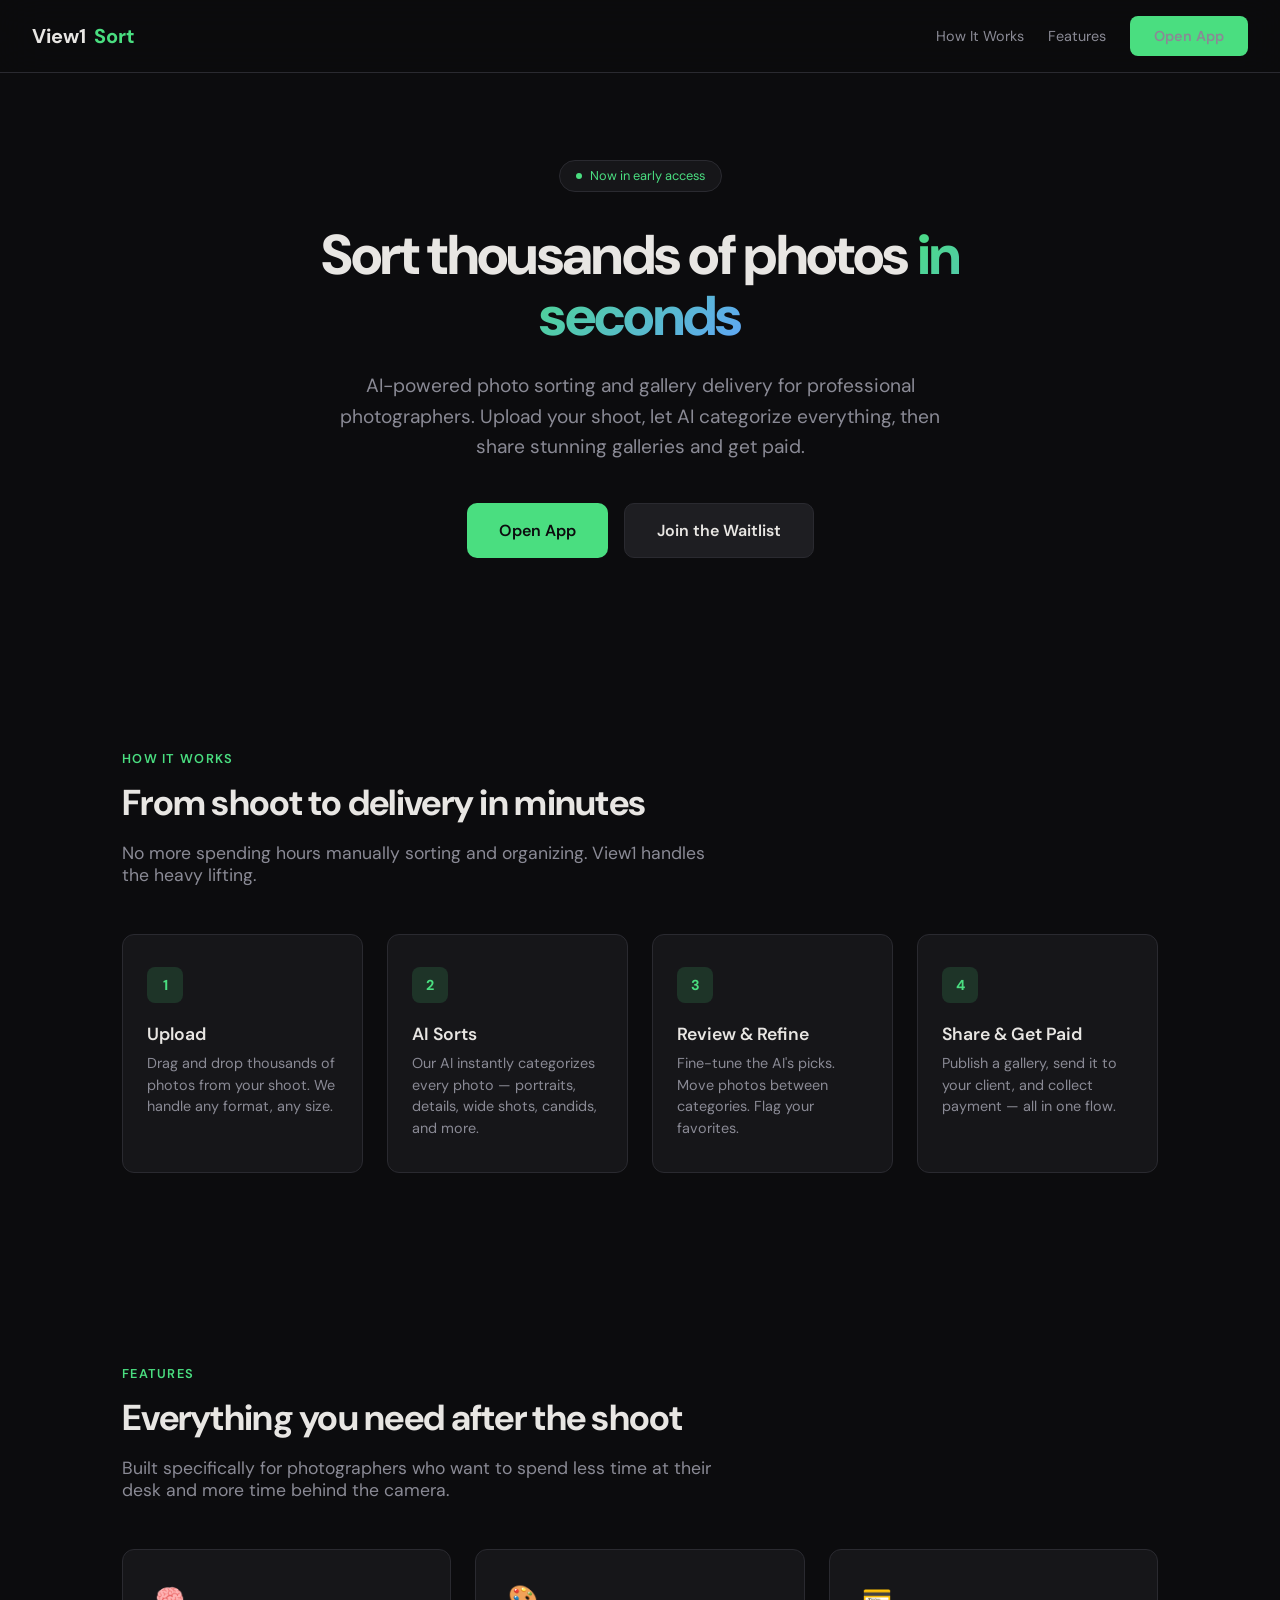
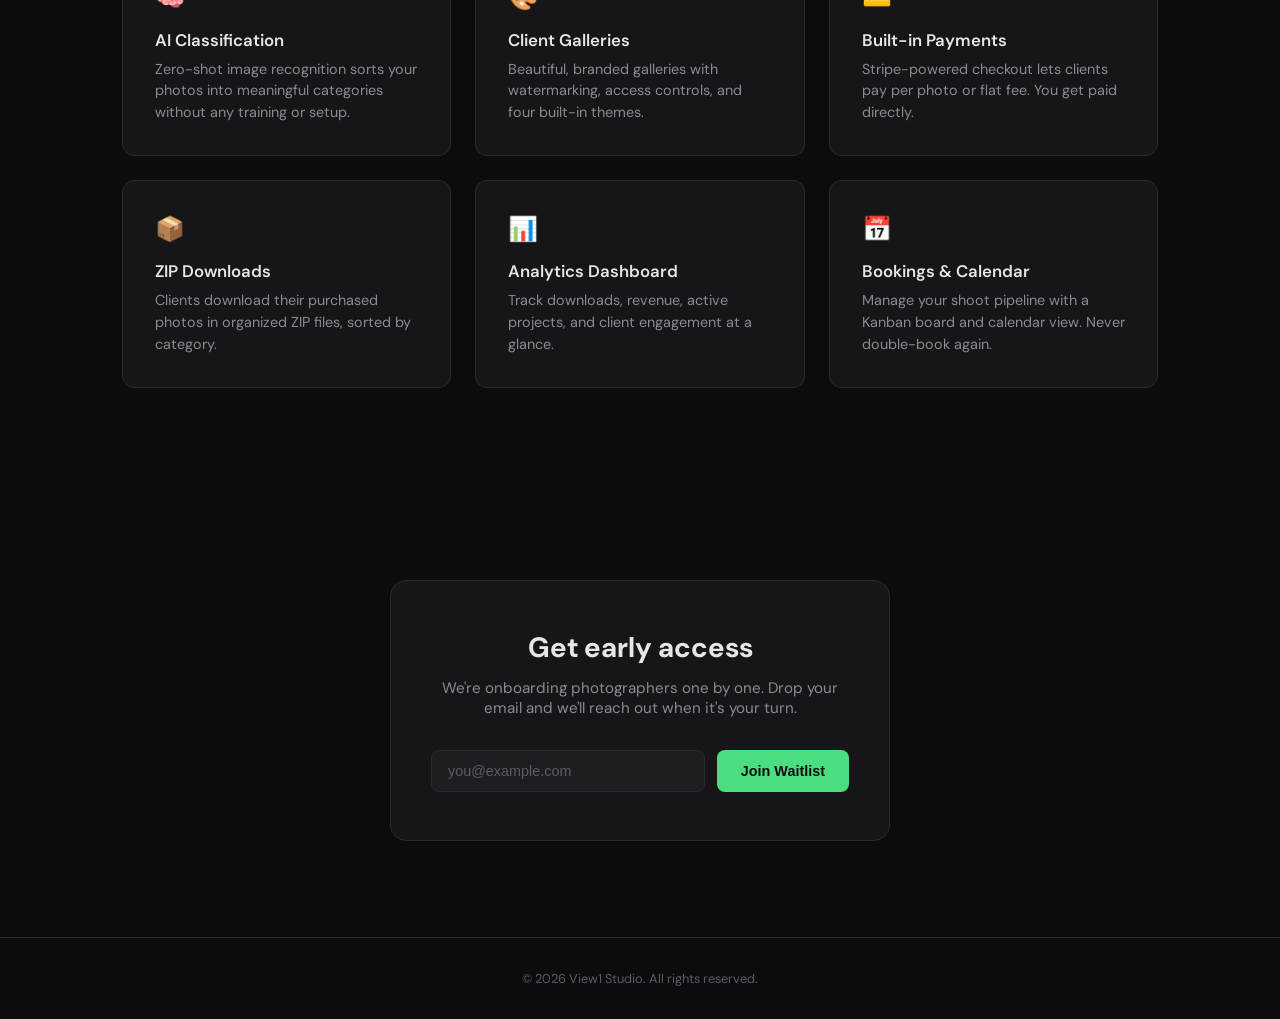
==== commit 3827cd9c: "feat: add landing page, move dashboard to dashboard.html Replace the root index.html with a marketin" ====
--- a/index.html
+++ b/index.html
@@ -3,7 +3,8 @@
 <head>
 <meta charset="UTF-8">
 <meta name="viewport" content="width=device-width, initial-scale=1.0">
-<title>View1 Studio — Dashboard</title>
+<title>View1 Sort — AI Photo Sorting for Photographers</title>
+<meta name="description" content="Upload thousands of photos. AI sorts them in seconds. Deliver stunning galleries. Get paid. Built for professional photographers.">
 <style>
 *, *::before, *::after { margin: 0; padding: 0; box-sizing: border-box; }
 
@@ -13,3366 +14,444 @@
   --surface-2: #1E1E22;
   --surface-3: #26262B;
   --border: #2A2A30;
-  --border-hover: #3A3A42;
   --text: #E8E6E3;
   --text-dim: #8A8A95;
   --text-muted: #5A5A65;
   --accent: #4ADE80;
   --accent-dim: #22C55E;
-  --accent-glow: rgba(74, 222, 128, 0.12);
+  --accent-glow: rgba(74, 222, 128, 0.15);
   --blue: #60A5FA;
   --purple: #A78BFA;
-  --warning: #FB923C;
-  --danger: #F87171;
-  --cyan: #22D3EE;
-  --pink: #F472B6;
-  --sidebar-w: 240px;
-  --cat-infra: #60A5FA;
-  --cat-auth: #A78BFA;
-  --cat-ai: #4ADE80;
-  --cat-ui: #22D3EE;
-  --cat-payments: #FB923C;
-  --cat-gallery: #F472B6;
-  --cat-email: #F87171;
-  --cat-polish: #8A8A95;
-}
-
-html { font-size: 14px; }
+}
+
+html { font-size: 16px; scroll-behavior: smooth; }
 body {
-  font-family: system-ui, -apple-system, 'Segoe UI', sans-serif;
+  font-family: 'DM Sans', system-ui, -apple-system, sans-serif;
   background: var(--bg);
   color: var(--text);
   min-height: 100vh;
+  overflow-x: hidden;
+}
+
+/* Nav */
+nav {
+  position: fixed;
+  top: 0;
+  left: 0;
+  right: 0;
+  z-index: 100;
+  padding: 1rem 2rem;
   display: flex;
-  overflow: hidden;
-}
-body.light {
-  --bg: #F5F5F7;
-  --surface: #FFFFFF;
-  --surface-2: #F0F0F2;
-  --surface-3: #E8E8EC;
-  --border: #D1D1D6;
-  --border-hover: #B0B0B8;
-  --text: #1A1A1E;
-  --text-dim: #6B6B78;
-  --text-muted: #9A9AA8;
-}
-
-/* Scrollbars */
-::-webkit-scrollbar { width: 6px; height: 6px; }
-::-webkit-scrollbar-track { background: transparent; }
-::-webkit-scrollbar-thumb { background: var(--border-hover); border-radius: 3px; }
-::-webkit-scrollbar-thumb:hover { background: var(--text-muted); }
-
-/* Sidebar */
-.sidebar {
-  width: var(--sidebar-w);
-  min-width: var(--sidebar-w);
-  height: 100vh;
-  background: var(--surface);
-  border-right: 1px solid var(--border);
+  align-items: center;
+  justify-content: space-between;
+  background: rgba(12, 12, 14, 0.85);
+  backdrop-filter: blur(20px);
+  border-bottom: 1px solid var(--border);
+}
+.nav-logo {
+  font-size: 1.25rem;
+  font-weight: 700;
+  color: var(--text);
+  text-decoration: none;
+  display: flex;
+  align-items: center;
+  gap: 0.5rem;
+}
+.nav-logo span { color: var(--accent); }
+.nav-links { display: flex; align-items: center; gap: 1.5rem; }
+.nav-links a {
+  color: var(--text-dim);
+  text-decoration: none;
+  font-size: 0.9rem;
+  transition: color 0.2s;
+}
+.nav-links a:hover { color: var(--text); }
+
+/* Buttons */
+.btn {
+  display: inline-flex;
+  align-items: center;
+  gap: 0.5rem;
+  padding: 0.7rem 1.5rem;
+  border-radius: 8px;
+  font-size: 0.9rem;
+  font-weight: 600;
+  text-decoration: none;
+  border: none;
+  cursor: pointer;
+  transition: all 0.2s;
+}
+.btn-primary {
+  background: var(--accent);
+  color: #0C0C0E;
+}
+.btn-primary:hover {
+  background: var(--accent-dim);
+  box-shadow: 0 0 30px var(--accent-glow);
+}
+.btn-secondary {
+  background: var(--surface-2);
+  color: var(--text);
+  border: 1px solid var(--border);
+}
+.btn-secondary:hover {
+  background: var(--surface-3);
+  border-color: var(--text-muted);
+}
+.btn-large {
+  padding: 1rem 2rem;
+  font-size: 1rem;
+  border-radius: 10px;
+}
+
+/* Hero */
+.hero {
   display: flex;
   flex-direction: column;
-  transition: transform 0.3s ease, min-width 0.3s ease, width 0.3s ease;
-  z-index: 200;
-  overflow-y: auto;
-}
-.sidebar.collapsed {
-  transform: translateX(calc(-1 * var(--sidebar-w)));
-  min-width: 0;
-  width: 0;
-}
-.sidebar-brand {
-  padding: 1.25rem 1rem;
-  border-bottom: 1px solid var(--border);
+  align-items: center;
+  text-align: center;
+  padding: 10rem 2rem 6rem;
+  max-width: 800px;
+  margin: 0 auto;
+}
+.hero-badge {
+  display: inline-flex;
+  align-items: center;
+  gap: 0.5rem;
+  padding: 0.4rem 1rem;
+  background: var(--surface);
+  border: 1px solid var(--border);
+  border-radius: 100px;
+  font-size: 0.8rem;
+  color: var(--accent);
+  margin-bottom: 2rem;
+}
+.hero-badge .dot {
+  width: 6px;
+  height: 6px;
+  background: var(--accent);
+  border-radius: 50%;
+  animation: pulse 2s infinite;
+}
+@keyframes pulse {
+  0%, 100% { opacity: 1; }
+  50% { opacity: 0.4; }
+}
+.hero h1 {
+  font-size: 3.5rem;
+  font-weight: 800;
+  line-height: 1.1;
+  margin-bottom: 1.5rem;
+  letter-spacing: -0.03em;
+}
+.hero h1 .highlight {
+  background: linear-gradient(135deg, var(--accent), var(--blue));
+  -webkit-background-clip: text;
+  -webkit-text-fill-color: transparent;
+  background-clip: text;
+}
+.hero p {
+  font-size: 1.2rem;
+  color: var(--text-dim);
+  line-height: 1.6;
+  max-width: 600px;
+  margin-bottom: 2.5rem;
+}
+.hero-ctas {
   display: flex;
-  align-items: center;
-  gap: 0.75rem;
-}
-.sidebar-brand .logo {
-  width: 32px; height: 32px;
-  background: linear-gradient(135deg, var(--accent), var(--cyan));
-  border-radius: 8px;
-  display: flex; align-items: center; justify-content: center;
-  font-weight: 800; font-size: 14px; color: #0C0C0E;
-}
-.sidebar-brand span { font-weight: 700; font-size: 1rem; }
-.sidebar-brand small { color: var(--text-dim); font-size: 0.75rem; font-weight: 400; display: block; }
-
-.sidebar-nav { padding: 0.5rem 0; flex: 1; }
-.nav-section { padding: 0.75rem 1rem 0.25rem; font-size: 0.65rem; text-transform: uppercase; letter-spacing: 0.08em; color: var(--text-muted); font-weight: 600; }
-.nav-item {
-  display: flex; align-items: center; gap: 0.75rem;
-  padding: 0.6rem 1rem; margin: 1px 0.5rem; border-radius: 6px;
-  cursor: pointer; transition: all 0.15s; color: var(--text-dim); font-size: 0.9rem;
-  white-space: nowrap;
-}
-.nav-item:hover { background: var(--surface-2); color: var(--text); }
-.nav-item.active { background: var(--accent-glow); color: var(--accent); font-weight: 600; }
-.nav-item svg { width: 18px; height: 18px; flex-shrink: 0; }
-
-.sidebar-footer {
-  padding: 1rem;
-  border-top: 1px solid var(--border);
-  font-size: 0.75rem;
-  color: var(--text-muted);
-}
-
-/* Main */
-.main {
-  flex: 1;
-  height: 100vh;
-  overflow-y: auto;
-  display: flex;
-  flex-direction: column;
-}
-.topbar {
-  position: sticky; top: 0; z-index: 100;
-  background: rgba(12, 12, 14, 0.85);
-  backdrop-filter: blur(16px);
-  border-bottom: 1px solid var(--border);
-  padding: 0.75rem 1.5rem;
-  display: flex; align-items: center; justify-content: space-between;
-  min-height: 52px;
-}
-body.light .topbar { background: rgba(245, 245, 247, 0.85); }
-.topbar-left { display: flex; align-items: center; gap: 0.75rem; }
-.topbar-title { font-weight: 700; font-size: 1.1rem; }
-.topbar-right { display: flex; align-items: center; gap: 0.75rem; }
-.menu-toggle {
-  display: none; background: none; border: 1px solid var(--border); color: var(--text);
-  border-radius: 6px; padding: 6px 8px; cursor: pointer; font-size: 1.1rem;
-}
-.cmd-hint {
-  font-size: 0.75rem; color: var(--text-muted); background: var(--surface-2);
-  padding: 3px 8px; border-radius: 4px; border: 1px solid var(--border);
-  font-family: monospace; cursor: pointer;
-}
-
-.content { flex: 1; padding: 1.5rem; overflow-y: auto; }
-
-/* Page sections */
-.page { display: none; }
-.page.active { display: block; }
-
-/* Cards */
-.card {
-  background: var(--surface);
-  border: 1px solid var(--border);
-  border-radius: 10px;
-  padding: 1.25rem;
-  transition: border-color 0.2s;
-}
-.card:hover { border-color: var(--border-hover); }
-.guide-expand { display: none; }
-
-/* Agent HQ - gamified view */
-.hq-grid { display: grid; grid-template-columns: 1fr 340px; gap: 1rem; }
-@media (max-width: 1024px) { .hq-grid { grid-template-columns: 1fr; } }
-
-.hq-department { margin-bottom: 1.25rem; }
-.hq-dept-header { display: flex; align-items: center; gap: 0.75rem; margin-bottom: 0.6rem; padding-bottom: 0.5rem; border-bottom: 1px solid var(--border); }
-.hq-dept-name { font-weight: 700; font-size: 0.95rem; }
-.hq-dept-power { flex: 1; height: 6px; background: var(--surface-3); border-radius: 3px; overflow: hidden; margin-left: 0.5rem; }
-.hq-dept-power-fill { height: 100%; border-radius: 3px; transition: width 0.6s ease; }
-.hq-dept-stat { font-size: 0.7rem; color: var(--text-muted); font-family: monospace; }
-
-.hq-agents { display: grid; grid-template-columns: repeat(auto-fill, minmax(160px, 1fr)); gap: 0.5rem; }
-.hq-agent {
-  background: var(--surface); border: 1px solid var(--border); border-radius: 10px;
-  padding: 0.75rem; cursor: pointer; transition: all 0.25s; position: relative; overflow: hidden;
-}
-.hq-agent:hover { border-color: var(--border-hover); transform: translateY(-2px); box-shadow: 0 6px 20px rgba(0,0,0,0.3); }
-.hq-agent.status-idle { border-color: var(--border); }
-.hq-agent.status-running { border-color: var(--accent); }
-.hq-agent.status-running::after {
-  content: ''; position: absolute; top: 0; left: 0; right: 0; height: 2px;
-  background: linear-gradient(90deg, transparent, var(--accent), transparent);
-  animation: hqScan 2s linear infinite;
-}
-@keyframes hqScan { 0% { transform: translateX(-100%); } 100% { transform: translateX(100%); } }
-.hq-agent.status-completed { border-color: rgba(74,222,128,0.3); }
-.hq-agent.status-failed { border-color: rgba(248,113,113,0.3); }
-
-.hq-avatar {
-  width: 36px; height: 36px; border-radius: 50%; display: flex; align-items: center; justify-content: center;
-  font-size: 1.1rem; margin-bottom: 0.4rem; position: relative;
-}
-.hq-avatar .pulse {
-  position: absolute; inset: -3px; border-radius: 50%; border: 2px solid var(--accent);
-  animation: hqPulse 1.5s ease-out infinite; opacity: 0;
-}
-.hq-agent.status-running .pulse { opacity: 1; }
-@keyframes hqPulse { 0% { transform: scale(1); opacity: 0.6; } 100% { transform: scale(1.5); opacity: 0; } }
-
-.hq-name { font-weight: 600; font-size: 0.8rem; margin-bottom: 0.15rem; }
-.hq-task { font-size: 0.68rem; color: var(--text-muted); line-height: 1.3; display: -webkit-box; -webkit-line-clamp: 2; -webkit-box-orient: vertical; overflow: hidden; min-height: 1.8em; }
-.hq-xp { display: flex; align-items: center; gap: 0.35rem; margin-top: 0.4rem; }
-.hq-xp-bar { flex: 1; height: 4px; background: var(--surface-3); border-radius: 2px; overflow: hidden; }
-.hq-xp-fill { height: 100%; background: var(--accent); border-radius: 2px; transition: width 0.4s; }
-.hq-level { font-size: 0.6rem; font-weight: 700; color: var(--accent); font-family: monospace; }
-.hq-status-badge {
-  position: absolute; top: 0.5rem; right: 0.5rem; width: 8px; height: 8px; border-radius: 50%;
-}
-.hq-status-badge.idle { background: var(--text-muted); }
-.hq-status-badge.running { background: var(--accent); box-shadow: 0 0 8px var(--accent); }
-.hq-status-badge.completed { background: var(--accent); }
-.hq-status-badge.failed { background: var(--danger); box-shadow: 0 0 8px var(--danger); }
-
-.hq-feed { background: var(--surface); border: 1px solid var(--border); border-radius: 10px; padding: 1rem; max-height: 80vh; overflow-y: auto; }
-.hq-feed-title { font-weight: 700; font-size: 0.85rem; margin-bottom: 0.75rem; display: flex; align-items: center; gap: 0.5rem; }
-.hq-feed-title .live-dot { width: 6px; height: 6px; border-radius: 50%; background: var(--danger); animation: liveBlink 1s infinite; }
-@keyframes liveBlink { 0%,100% { opacity: 1; } 50% { opacity: 0.3; } }
-.hq-feed-item {
-  padding: 0.5rem 0; border-bottom: 1px solid var(--border); font-size: 0.78rem;
-  display: flex; gap: 0.5rem; align-items: flex-start; animation: feedIn 0.3s ease;
-}
-@keyframes feedIn { from { opacity: 0; transform: translateY(-8px); } to { opacity: 1; transform: translateY(0); } }
-.hq-feed-item:last-child { border-bottom: none; }
-.hq-feed-emoji { font-size: 1rem; flex-shrink: 0; width: 24px; text-align: center; }
-.hq-feed-text { flex: 1; color: var(--text-dim); line-height: 1.4; }
-.hq-feed-time { font-size: 0.65rem; color: var(--text-muted); font-family: monospace; flex-shrink: 0; }
-
-/* Analytics + Cloud Costs */
-.analytics-chart { background: var(--surface); border: 1px solid var(--border); border-radius: 10px; padding: 1rem; margin-bottom: 1rem; }
-.analytics-chart-title { font-weight: 700; font-size: 0.85rem; margin-bottom: 0.75rem; display: flex; align-items: center; justify-content: space-between; }
-.analytics-bar-row { display: flex; align-items: center; gap: 0.5rem; margin-bottom: 0.4rem; }
-.analytics-bar-label { font-size: 0.75rem; color: var(--text-dim); width: 100px; flex-shrink: 0; text-align: right; }
-.analytics-bar-track { flex: 1; height: 20px; background: var(--surface-3); border-radius: 4px; overflow: hidden; position: relative; }
-.analytics-bar-fill { height: 100%; border-radius: 4px; transition: width 0.6s ease; display: flex; align-items: center; justify-content: flex-end; padding-right: 6px; }
-.analytics-bar-val { font-size: 0.65rem; font-weight: 700; font-family: monospace; color: rgba(255,255,255,0.9); }
-.analytics-bar-ext { font-size: 0.7rem; color: var(--text-muted); font-family: monospace; width: 60px; text-align: right; flex-shrink: 0; }
-
-.cost-card {
-  background: var(--surface); border: 1px solid var(--border); border-radius: 10px;
-  padding: 1.25rem; display: flex; flex-direction: column; gap: 0.75rem;
-}
-.cost-header { display: flex; align-items: center; justify-content: space-between; }
-.cost-name { font-weight: 700; font-size: 0.95rem; display: flex; align-items: center; gap: 0.5rem; }
-.cost-name .cost-icon { font-size: 1.2rem; }
-.cost-status { font-size: 0.7rem; padding: 0.2rem 0.6rem; border-radius: 10px; font-weight: 600; }
-.cost-status.ok { background: rgba(74,222,128,0.15); color: var(--accent); }
-.cost-status.warn { background: rgba(251,146,60,0.15); color: var(--warning); }
-.cost-status.danger { background: rgba(248,113,113,0.15); color: var(--danger); }
-.cost-meter { height: 8px; background: var(--surface-3); border-radius: 4px; overflow: hidden; }
-.cost-meter-fill { height: 100%; border-radius: 4px; transition: width 0.6s ease; }
-.cost-details { display: grid; grid-template-columns: 1fr 1fr; gap: 0.5rem; }
-.cost-detail { font-size: 0.78rem; }
-.cost-detail label { display: block; font-size: 0.6rem; font-weight: 600; text-transform: uppercase; letter-spacing: 0.06em; color: var(--text-muted); margin-bottom: 0.15rem; }
-.cost-detail span { color: var(--text); font-family: monospace; }
-.cost-alert {
-  background: var(--surface-2); border: 1px solid var(--border); border-radius: 8px;
-  padding: 0.75rem 1rem; display: flex; align-items: flex-start; gap: 0.6rem; font-size: 0.8rem;
-}
-.cost-alert.alert-warn { border-left: 3px solid var(--warning); }
-.cost-alert.alert-ok { border-left: 3px solid var(--accent); }
-.cost-alert.alert-info { border-left: 3px solid var(--blue); }
-.cost-alert-emoji { font-size: 1.1rem; flex-shrink: 0; }
-.cost-alert-text { color: var(--text-dim); line-height: 1.4; }
-.cost-alert-text strong { color: var(--text); }
-
-.cost-grid { display: grid; grid-template-columns: repeat(auto-fit, minmax(340px, 1fr)); gap: 1rem; margin-bottom: 1.25rem; }
-.cost-alerts { display: flex; flex-direction: column; gap: 0.5rem; margin-bottom: 1.25rem; }
-
-.deploy-log { background: var(--surface); border: 1px solid var(--border); border-radius: 10px; padding: 1rem; }
-.deploy-row { display: flex; align-items: center; gap: 0.75rem; padding: 0.5rem 0; border-bottom: 1px solid var(--border); font-size: 0.8rem; }
-.deploy-row:last-child { border-bottom: none; }
-.deploy-status { width: 8px; height: 8px; border-radius: 50%; flex-shrink: 0; }
-.deploy-status.success { background: var(--accent); }
-.deploy-status.building { background: var(--warning); animation: liveBlink 1s infinite; }
-.deploy-status.error { background: var(--danger); }
-.deploy-url { font-family: monospace; font-size: 0.72rem; color: var(--text-muted); }
-.deploy-time { font-family: monospace; font-size: 0.7rem; color: var(--text-muted); margin-left: auto; flex-shrink: 0; }
-
-.spend-total { font-family: monospace; font-size: 2rem; font-weight: 800; color: var(--accent); }
-.spend-label { font-size: 0.7rem; color: var(--text-muted); text-transform: uppercase; letter-spacing: 0.08em; }
-
-.hq-scoreboard { display: grid; grid-template-columns: repeat(4, 1fr); gap: 0.75rem; margin-bottom: 1.25rem; }
-.hq-score-card {
-  background: var(--surface); border: 1px solid var(--border); border-radius: 10px;
-  padding: 0.85rem; text-align: center;
-}
-.hq-score-num { font-family: monospace; font-size: 1.6rem; font-weight: 800; line-height: 1; }
-.hq-score-label { font-size: 0.65rem; color: var(--text-muted); text-transform: uppercase; letter-spacing: 0.08em; margin-top: 0.25rem; }
-@media (max-width: 600px) { .hq-scoreboard { grid-template-columns: repeat(2, 1fr); } }
-.guide-expand.open { display: block; }
-.card-header {
-  display: flex; align-items: center; justify-content: space-between;
-  margin-bottom: 1rem;
-}
-.card-title { font-weight: 700; font-size: 0.95rem; }
-.card-subtitle { font-size: 0.8rem; color: var(--text-dim); }
-
-/* Stats grid */
-.stats-grid { display: grid; grid-template-columns: repeat(auto-fit, minmax(180px, 1fr)); gap: 1rem; margin-bottom: 1.5rem; }
-.stat-card {
-  background: var(--surface);
-  border: 1px solid var(--border);
-  border-radius: 10px;
-  padding: 1rem 1.25rem;
-}
-.stat-label { font-size: 0.75rem; color: var(--text-dim); text-transform: uppercase; letter-spacing: 0.04em; margin-bottom: 0.25rem; }
-.stat-value { font-size: 1.5rem; font-weight: 800; font-family: monospace; }
-.stat-sub { font-size: 0.75rem; color: var(--text-muted); margin-top: 0.25rem; }
-
-/* Grid layouts */
-.grid-2 { display: grid; grid-template-columns: 1fr 1fr; gap: 1rem; }
-.grid-3 { display: grid; grid-template-columns: repeat(3, 1fr); gap: 1rem; }
-.grid-4 { display: grid; grid-template-columns: repeat(4, 1fr); gap: 1rem; }
-
-/* Badges */
-.badge {
-  display: inline-block;
-  padding: 2px 8px;
-  border-radius: 4px;
-  font-size: 0.7rem;
+  gap: 1rem;
+  flex-wrap: wrap;
+  justify-content: center;
+}
+
+/* How It Works */
+.section {
+  padding: 6rem 2rem;
+  max-width: 1100px;
+  margin: 0 auto;
+}
+.section-label {
+  font-size: 0.8rem;
   font-weight: 600;
   text-transform: uppercase;
-  letter-spacing: 0.03em;
-}
-.badge-green { background: rgba(74, 222, 128, 0.15); color: var(--accent); }
-.badge-blue { background: rgba(96, 165, 250, 0.15); color: var(--blue); }
-.badge-purple { background: rgba(167, 139, 250, 0.15); color: var(--purple); }
-.badge-orange { background: rgba(251, 146, 60, 0.15); color: var(--warning); }
-.badge-red { background: rgba(248, 113, 113, 0.15); color: var(--danger); }
-.badge-cyan { background: rgba(34, 211, 238, 0.15); color: var(--cyan); }
-.badge-pink { background: rgba(244, 114, 182, 0.15); color: var(--pink); }
-.badge-gray { background: rgba(138, 138, 149, 0.15); color: var(--text-dim); }
-
-/* Buttons */
-.btn {
-  display: inline-flex; align-items: center; gap: 0.5rem;
-  padding: 0.5rem 1rem; border-radius: 6px; font-size: 0.85rem;
-  font-weight: 600; cursor: pointer; border: 1px solid var(--border);
-  background: var(--surface-2); color: var(--text); transition: all 0.15s;
-}
-.btn:hover { border-color: var(--border-hover); background: var(--surface-3); }
-.btn-accent { background: var(--accent); color: #0C0C0E; border-color: var(--accent); }
-.btn-accent:hover { background: var(--accent-dim); }
-.btn-sm { padding: 0.3rem 0.6rem; font-size: 0.75rem; }
-.btn-danger { background: rgba(248,113,113,0.15); color: var(--danger); border-color: rgba(248,113,113,0.3); }
-
-/* Inputs */
-.input, select, textarea {
+  letter-spacing: 0.1em;
+  color: var(--accent);
+  margin-bottom: 0.75rem;
+}
+.section h2 {
+  font-size: 2.25rem;
+  font-weight: 700;
+  margin-bottom: 1rem;
+  letter-spacing: -0.02em;
+}
+.section > p {
+  color: var(--text-dim);
+  font-size: 1.1rem;
+  max-width: 600px;
+  margin-bottom: 3rem;
+}
+
+/* Steps */
+.steps {
+  display: grid;
+  grid-template-columns: repeat(auto-fit, minmax(220px, 1fr));
+  gap: 1.5rem;
+}
+.step {
+  background: var(--surface);
+  border: 1px solid var(--border);
+  border-radius: 12px;
+  padding: 2rem 1.5rem;
+  transition: border-color 0.2s;
+}
+.step:hover { border-color: var(--text-muted); }
+.step-number {
+  display: inline-flex;
+  align-items: center;
+  justify-content: center;
+  width: 36px;
+  height: 36px;
+  border-radius: 8px;
+  background: var(--accent-glow);
+  color: var(--accent);
+  font-weight: 700;
+  font-size: 0.9rem;
+  margin-bottom: 1.25rem;
+}
+.step h3 {
+  font-size: 1.1rem;
+  font-weight: 600;
+  margin-bottom: 0.5rem;
+}
+.step p {
+  font-size: 0.9rem;
+  color: var(--text-dim);
+  line-height: 1.5;
+}
+
+/* Features */
+.features {
+  display: grid;
+  grid-template-columns: repeat(auto-fit, minmax(300px, 1fr));
+  gap: 1.5rem;
+}
+.feature {
+  background: var(--surface);
+  border: 1px solid var(--border);
+  border-radius: 12px;
+  padding: 2rem;
+  transition: border-color 0.2s;
+}
+.feature:hover { border-color: var(--text-muted); }
+.feature-icon {
+  font-size: 1.5rem;
+  margin-bottom: 1rem;
+}
+.feature h3 {
+  font-size: 1.05rem;
+  font-weight: 600;
+  margin-bottom: 0.5rem;
+}
+.feature p {
+  font-size: 0.9rem;
+  color: var(--text-dim);
+  line-height: 1.5;
+}
+
+/* Waitlist */
+.waitlist-section {
+  padding: 6rem 2rem;
+  text-align: center;
+}
+.waitlist-box {
+  max-width: 500px;
+  margin: 0 auto;
+  background: var(--surface);
+  border: 1px solid var(--border);
+  border-radius: 16px;
+  padding: 3rem 2.5rem;
+}
+.waitlist-box h2 {
+  font-size: 1.75rem;
+  font-weight: 700;
+  margin-bottom: 0.75rem;
+}
+.waitlist-box > p {
+  color: var(--text-dim);
+  margin-bottom: 2rem;
+  font-size: 0.95rem;
+}
+.waitlist-form {
+  display: flex;
+  gap: 0.75rem;
+}
+.waitlist-form input {
+  flex: 1;
+  padding: 0.75rem 1rem;
+  border-radius: 8px;
+  border: 1px solid var(--border);
   background: var(--surface-2);
-  border: 1px solid var(--border);
   color: var(--text);
-  padding: 0.5rem 0.75rem;
-  border-radius: 6px;
+  font-size: 0.9rem;
+  outline: none;
+  transition: border-color 0.2s;
+}
+.waitlist-form input:focus { border-color: var(--accent); }
+.waitlist-form input::placeholder { color: var(--text-muted); }
+.waitlist-msg {
+  margin-top: 1rem;
   font-size: 0.85rem;
-  font-family: inherit;
-  outline: none;
-  transition: border-color 0.15s;
-  width: 100%;
-}
-.input:focus, select:focus, textarea:focus { border-color: var(--accent); }
-select option { background: var(--surface); }
-
-/* Kanban */
-.kanban { display: flex; gap: 1rem; overflow-x: auto; padding-bottom: 1rem; min-height: 400px; }
-.kanban-col {
-  min-width: 280px; width: 280px; flex-shrink: 0;
-  background: var(--surface);
-  border: 1px solid var(--border);
-  border-radius: 10px;
-  display: flex; flex-direction: column;
-  max-height: calc(100vh - 200px);
-}
-.kanban-col-header {
-  padding: 0.75rem 1rem;
-  border-bottom: 1px solid var(--border);
-  display: flex; align-items: center; justify-content: space-between;
-  font-weight: 700; font-size: 0.85rem;
-}
-.kanban-col-header .count {
-  background: var(--surface-3);
-  padding: 1px 8px; border-radius: 10px;
-  font-size: 0.75rem; color: var(--text-dim);
-}
-.kanban-col-body { padding: 0.5rem; flex: 1; overflow-y: auto; min-height: 100px; }
-.kanban-col-body.drag-over { background: var(--surface-2); }
-
-.task-card {
-  background: var(--surface-2);
-  border: 1px solid var(--border);
-  border-radius: 8px;
-  padding: 0.75rem;
-  margin-bottom: 0.5rem;
-  cursor: grab;
-  transition: all 0.15s;
-  border-left: 3px solid var(--border);
-}
-.task-card:hover { border-color: var(--border-hover); }
-.task-card.dragging { opacity: 0.4; }
-.task-card-title { font-weight: 600; font-size: 0.85rem; margin-bottom: 0.35rem; }
-.task-card-desc { font-size: 0.75rem; color: var(--text-muted); margin-bottom: 0.4rem; line-height: 1.4; display: -webkit-box; -webkit-line-clamp: 2; -webkit-box-orient: vertical; overflow: hidden; }
-.task-card-meta { display: flex; align-items: center; gap: 0.5rem; flex-wrap: wrap; }
-.task-card-meta span { font-size: 0.7rem; color: var(--text-dim); }
-
-/* Task detail panel */
-.task-detail-overlay { display: none; position: fixed; inset: 0; background: rgba(12,12,14,0.7); backdrop-filter: blur(4px); z-index: 500; justify-content: center; align-items: flex-start; padding-top: 5vh; }
-.task-detail-overlay.open { display: flex; }
-.task-detail {
-  background: var(--surface); border: 1px solid var(--border); border-radius: 12px;
-  width: 620px; max-width: 95vw; max-height: 85vh; overflow-y: auto; animation: modalIn 0.2s ease;
-}
-.task-detail-header {
-  padding: 1.25rem 1.5rem; border-bottom: 1px solid var(--border); display: flex; justify-content: space-between; align-items: flex-start;
-}
-.task-detail-header h2 { font-size: 1.1rem; font-weight: 700; line-height: 1.3; flex: 1; margin-right: 1rem; }
-.task-detail-actions { display: flex; gap: 0.5rem; flex-shrink: 0; }
-.task-detail-actions button {
-  font-size: 0.75rem; padding: 0.35rem 0.75rem; border-radius: 6px; border: 1px solid var(--border);
-  background: var(--surface-2); color: var(--text-dim); cursor: pointer; transition: all 0.15s;
-}
-.task-detail-actions button:hover { border-color: var(--border-hover); color: var(--text); }
-.task-detail-actions .btn-edit { border-color: var(--accent); color: var(--accent); }
-.task-detail-actions .btn-edit:hover { background: var(--accent-glow); }
-.task-detail-close { background: none; border: none; color: var(--text-muted); font-size: 1.3rem; cursor: pointer; padding: 0; line-height: 1; }
-.task-detail-close:hover { color: var(--text); }
-.task-detail-badges { display: flex; gap: 0.4rem; flex-wrap: wrap; margin-top: 0.5rem; }
-.task-detail-body { padding: 1.5rem; }
-.task-detail-section { margin-bottom: 1.25rem; }
-.task-detail-section h3 {
-  font-size: 0.7rem; font-weight: 700; text-transform: uppercase; letter-spacing: 0.08em;
-  color: var(--text-muted); margin-bottom: 0.5rem;
-}
-.task-detail-section p { font-size: 0.88rem; color: var(--text-dim); line-height: 1.65; }
-.task-detail-section ul { list-style: none; padding: 0; }
-.task-detail-section li { font-size: 0.85rem; color: var(--text-dim); padding: 0.25rem 0; padding-left: 1.2rem; position: relative; }
-.task-detail-section li::before { content: '→'; position: absolute; left: 0; color: var(--accent); font-weight: 700; }
-.task-detail-meta-grid { display: grid; grid-template-columns: 1fr 1fr; gap: 0.75rem; }
-.task-detail-meta-item label { display: block; font-size: 0.65rem; font-weight: 600; text-transform: uppercase; letter-spacing: 0.06em; color: var(--text-muted); margin-bottom: 0.2rem; }
-.task-detail-meta-item span { font-size: 0.85rem; color: var(--text); }
-
-/* Priority colors */
-.priority-p0 { border-left-color: var(--danger) !important; }
-.priority-p1 { border-left-color: var(--warning) !important; }
-.priority-p2 { border-left-color: var(--blue) !important; }
-.priority-p3 { border-left-color: var(--text-muted) !important; }
-
-/* Category colors on task cards */
-.cat-infrastructure { border-left-color: var(--cat-infra) !important; }
-.cat-auth { border-left-color: var(--cat-auth) !important; }
-.cat-ai { border-left-color: var(--cat-ai) !important; }
-.cat-ui { border-left-color: var(--cat-ui) !important; }
-.cat-payments { border-left-color: var(--cat-payments) !important; }
-.cat-gallery { border-left-color: var(--cat-gallery) !important; }
-.cat-email { border-left-color: var(--cat-email) !important; }
-.cat-polish { border-left-color: var(--cat-polish) !important; }
-
-/* Agent grid */
-.agent-grid { display: grid; grid-template-columns: repeat(auto-fill, minmax(220px, 1fr)); gap: 0.75rem; }
-.agent-card {
-  background: var(--surface);
-  border: 1px solid var(--border);
-  border-radius: 8px;
-  padding: 1rem;
-  cursor: pointer;
-  transition: all 0.15s;
-}
-.agent-card:hover { border-color: var(--border-hover); transform: translateY(-1px); }
-.agent-name { font-weight: 700; font-size: 0.9rem; margin-bottom: 0.25rem; }
-.agent-dept { font-size: 0.75rem; color: var(--text-dim); }
-.agent-status { display: flex; align-items: center; gap: 0.4rem; margin-top: 0.5rem; font-size: 0.75rem; }
-.status-dot { width: 8px; height: 8px; border-radius: 50%; }
-.status-idle { background: var(--text-muted); }
-.status-running { background: var(--accent); animation: pulse 2s infinite; }
-.status-completed { background: var(--blue); }
-.status-failed { background: var(--danger); }
-@keyframes pulse { 0%, 100% { opacity: 1; } 50% { opacity: 0.4; } }
-
-/* Calendar */
-.calendar-grid {
-  display: grid;
-  grid-template-columns: repeat(7, 1fr);
-  gap: 1px;
-  background: var(--border);
-  border: 1px solid var(--border);
-  border-radius: 10px;
-  overflow: hidden;
-}
-.cal-header {
-  background: var(--surface-2);
-  padding: 0.5rem;
+  color: var(--accent);
+  display: none;
+}
+
+/* Footer */
+footer {
+  padding: 2rem;
   text-align: center;
-  font-size: 0.75rem;
-  font-weight: 600;
-  color: var(--text-dim);
-}
-.cal-day {
-  background: var(--surface);
-  min-height: 90px;
-  padding: 0.4rem;
-  cursor: pointer;
-  transition: background 0.15s;
-  position: relative;
-}
-.cal-day:hover { background: var(--surface-2); }
-.cal-day.today { background: var(--accent-glow); }
-.cal-day.other-month { opacity: 0.3; }
-.cal-day-num { font-size: 0.75rem; font-weight: 600; margin-bottom: 0.25rem; }
-.cal-event {
-  font-size: 0.6rem; padding: 1px 4px; border-radius: 3px; margin-bottom: 1px;
-  overflow: hidden; white-space: nowrap; text-overflow: ellipsis;
-  background: var(--surface-3); color: var(--text-dim);
-}
-.cal-phase-banner {
-  position: absolute; top: 0; left: 0; right: 0;
-  height: 3px;
-}
-
-/* Gantt / Roadmap */
-.gantt { overflow-x: auto; }
-.gantt-row { display: flex; align-items: center; margin-bottom: 0.5rem; }
-.gantt-label { width: 140px; min-width: 140px; font-size: 0.8rem; font-weight: 600; }
-.gantt-track { flex: 1; height: 32px; position: relative; background: var(--surface-2); border-radius: 6px; overflow: hidden; }
-.gantt-bar {
-  position: absolute; top: 4px; bottom: 4px; border-radius: 4px;
-  display: flex; align-items: center; padding: 0 0.5rem;
-  font-size: 0.7rem; font-weight: 600; color: #0C0C0E;
-  cursor: pointer; transition: opacity 0.15s;
-  min-width: 20px;
-}
-.gantt-bar:hover { opacity: 0.85; }
-.gantt-today-line {
-  position: absolute; top: 0; bottom: 0; width: 2px; background: var(--danger);
-  z-index: 10;
-}
-.gantt-progress {
-  position: absolute; top: 0; left: 0; bottom: 0; background: rgba(0,0,0,0.2); border-radius: 4px 0 0 4px;
-}
-
-/* Competitor matrix */
-.comp-table { width: 100%; border-collapse: collapse; font-size: 0.8rem; }
-.comp-table th, .comp-table td { padding: 0.6rem 0.75rem; border: 1px solid var(--border); text-align: center; }
-.comp-table th { background: var(--surface-2); font-weight: 600; }
-.comp-table td:first-child { text-align: left; font-weight: 600; }
-.check { color: var(--accent); }
-.cross { color: var(--danger); }
-
-/* Modal */
-.modal-overlay {
-  display: none;
-  position: fixed; inset: 0; background: rgba(0,0,0,0.6); z-index: 500;
-  align-items: center; justify-content: center;
-  backdrop-filter: blur(4px);
-}
-.modal-overlay.open { display: flex; }
-.modal {
-  background: var(--surface);
-  border: 1px solid var(--border);
-  border-radius: 12px;
-  width: 90%; max-width: 600px; max-height: 85vh;
-  overflow-y: auto;
-  padding: 1.5rem;
-  animation: modalIn 0.2s ease;
-}
-@keyframes modalIn { from { opacity: 0; transform: scale(0.95); } to { opacity: 1; transform: scale(1); } }
-.modal-title { font-size: 1.1rem; font-weight: 700; margin-bottom: 1rem; }
-.modal-close { float: right; cursor: pointer; background: none; border: none; color: var(--text-dim); font-size: 1.2rem; }
-
-.form-group { margin-bottom: 1rem; }
-.form-label { display: block; font-size: 0.8rem; font-weight: 600; margin-bottom: 0.3rem; color: var(--text-dim); }
-
-/* Command palette */
-.cmd-palette {
-  display: none;
-  position: fixed; top: 15%; left: 50%; transform: translateX(-50%);
-  width: 90%; max-width: 500px;
-  background: var(--surface);
-  border: 1px solid var(--border);
-  border-radius: 12px;
-  z-index: 600;
-  box-shadow: 0 20px 60px rgba(0,0,0,0.5);
-  animation: modalIn 0.15s ease;
-}
-.cmd-palette.open { display: block; }
-.cmd-palette input {
-  width: 100%; padding: 1rem 1.25rem;
-  background: transparent; border: none; border-bottom: 1px solid var(--border);
-  color: var(--text); font-size: 1rem; outline: none;
-}
-.cmd-results { max-height: 300px; overflow-y: auto; padding: 0.5rem; }
-.cmd-item {
-  padding: 0.6rem 0.75rem; border-radius: 6px; cursor: pointer;
-  display: flex; align-items: center; gap: 0.75rem; font-size: 0.9rem;
-}
-.cmd-item:hover, .cmd-item.selected { background: var(--surface-2); }
-.cmd-item-hint { font-size: 0.75rem; color: var(--text-muted); margin-left: auto; }
-
-/* Filters bar */
-.filters {
-  display: flex; align-items: center; gap: 0.75rem; flex-wrap: wrap;
-  margin-bottom: 1rem; padding: 0.75rem 1rem;
-  background: var(--surface); border: 1px solid var(--border); border-radius: 8px;
-}
-.filters select { width: auto; min-width: 120px; }
-
-/* Schedule blocks */
-.schedule-blocks { display: flex; gap: 1rem; flex-wrap: wrap; }
-.schedule-block {
-  flex: 1; min-width: 200px;
-  background: var(--surface-2);
-  border: 1px solid var(--border);
-  border-radius: 8px;
-  padding: 1rem;
-}
-.schedule-block-time { font-size: 0.75rem; color: var(--accent); font-weight: 700; margin-bottom: 0.5rem; font-family: monospace; }
-.schedule-block-title { font-weight: 600; margin-bottom: 0.35rem; }
-.schedule-block-items { font-size: 0.8rem; color: var(--text-dim); }
-.schedule-block-items li { margin-bottom: 0.2rem; list-style: none; padding-left: 0.75rem; position: relative; }
-.schedule-block-items li::before { content: ""; position: absolute; left: 0; top: 0.45em; width: 4px; height: 4px; border-radius: 50%; background: var(--text-muted); }
-
-/* Activity feed */
-.activity-item {
-  display: flex; align-items: flex-start; gap: 0.75rem;
-  padding: 0.6rem 0; border-bottom: 1px solid var(--border);
-}
-.activity-item:last-child { border-bottom: none; }
-.activity-dot { width: 8px; height: 8px; border-radius: 50%; background: var(--accent); margin-top: 0.35rem; flex-shrink: 0; }
-.activity-text { font-size: 0.85rem; }
-.activity-time { font-size: 0.7rem; color: var(--text-muted); margin-top: 0.15rem; }
-
-/* Business / Pricing table */
-.pricing-grid { display: grid; grid-template-columns: repeat(auto-fit, minmax(200px, 1fr)); gap: 1rem; }
-.pricing-card {
-  background: var(--surface);
-  border: 1px solid var(--border);
-  border-radius: 10px;
-  padding: 1.25rem;
-  text-align: center;
-}
-.pricing-card.featured { border-color: var(--accent); }
-.pricing-name { font-weight: 700; font-size: 1rem; margin-bottom: 0.5rem; }
-.pricing-price { font-size: 1.75rem; font-weight: 800; font-family: monospace; }
-.pricing-period { font-size: 0.75rem; color: var(--text-dim); }
-.pricing-features { list-style: none; margin-top: 1rem; text-align: left; }
-.pricing-features li { padding: 0.3rem 0; font-size: 0.8rem; color: var(--text-dim); border-bottom: 1px solid var(--border); }
-
-/* MRR chart */
-.mrr-bar-chart { display: flex; align-items: flex-end; gap: 0.5rem; height: 200px; padding-top: 1rem; }
-.mrr-bar-wrap { flex: 1; display: flex; flex-direction: column; align-items: center; }
-.mrr-bar {
-  width: 100%; background: linear-gradient(to top, var(--accent), var(--cyan));
-  border-radius: 4px 4px 0 0; transition: height 0.5s ease; min-height: 2px;
-}
-.mrr-bar-label { font-size: 0.6rem; color: var(--text-muted); margin-top: 0.3rem; writing-mode: vertical-rl; transform: rotate(180deg); height: 40px; }
-.mrr-bar-value { font-size: 0.65rem; color: var(--text-dim); font-family: monospace; margin-bottom: 0.2rem; }
-
-/* Risk matrix */
-.risk-grid { display: grid; grid-template-columns: 1fr 1fr; gap: 0.75rem; }
-.risk-item { background: var(--surface-2); border-radius: 8px; padding: 1rem; border-left: 3px solid; }
-.risk-high { border-left-color: var(--danger); }
-.risk-med { border-left-color: var(--warning); }
-.risk-low { border-left-color: var(--accent); }
-.risk-title { font-weight: 600; font-size: 0.85rem; margin-bottom: 0.25rem; }
-.risk-desc { font-size: 0.75rem; color: var(--text-dim); }
+  color: var(--text-muted);
+  font-size: 0.8rem;
+  border-top: 1px solid var(--border);
+}
 
 /* Responsive */
-@media (max-width: 768px) {
-  .sidebar { position: fixed; left: 0; top: 0; }
-  .sidebar.collapsed { transform: translateX(-100%); }
-  .menu-toggle { display: block; }
-  .grid-2, .grid-3, .grid-4, .risk-grid { grid-template-columns: 1fr; }
-  .kanban-col { min-width: 260px; width: 260px; }
-  .stats-grid { grid-template-columns: repeat(2, 1fr); }
-}
-
-/* Tab bar for sub-views */
-.tab-bar { display: flex; gap: 0.25rem; margin-bottom: 1rem; border-bottom: 1px solid var(--border); padding-bottom: 0.5rem; flex-wrap: wrap; }
-.tab-item {
-  padding: 0.4rem 0.75rem; border-radius: 6px 6px 0 0; cursor: pointer;
-  font-size: 0.8rem; color: var(--text-dim); transition: all 0.15s;
-}
-.tab-item:hover { color: var(--text); background: var(--surface-2); }
-.tab-item.active { color: var(--accent); border-bottom: 2px solid var(--accent); }
-
-/* Settings form */
-.settings-section { max-width: 600px; margin-bottom: 2rem; }
-.settings-section h3 { font-size: 0.95rem; margin-bottom: 0.75rem; }
-.toggle-switch { display: flex; align-items: center; gap: 0.75rem; cursor: pointer; margin-bottom: 0.5rem; }
-.toggle-track {
-  width: 40px; height: 22px; background: var(--surface-3); border-radius: 11px;
-  position: relative; transition: background 0.2s;
-}
-.toggle-track.on { background: var(--accent); }
-.toggle-knob {
-  width: 18px; height: 18px; background: white; border-radius: 50%;
-  position: absolute; top: 2px; left: 2px; transition: left 0.2s;
-}
-.toggle-track.on .toggle-knob { left: 20px; }
-
-/* Department color strips */
-.dept-engineering { border-left: 3px solid var(--blue); }
-.dept-content { border-left: 3px solid var(--purple); }
-.dept-design { border-left: 3px solid var(--pink); }
-.dept-marketing { border-left: 3px solid var(--warning); }
-.dept-qa { border-left: 3px solid var(--danger); }
-.dept-operations { border-left: 3px solid var(--cyan); }
-
-/* Section headers */
-.section-header { margin-bottom: 1.25rem; }
-.section-header h2 { font-size: 1.25rem; font-weight: 800; }
-.section-header p { font-size: 0.85rem; color: var(--text-dim); margin-top: 0.25rem; }
-
-/* Competitive positioning chart */
-.pos-chart {
-  width: 100%; height: 300px; background: var(--surface-2);
-  border: 1px solid var(--border); border-radius: 8px;
-  position: relative; overflow: hidden;
-}
-.pos-axis-x, .pos-axis-y {
-  position: absolute; color: var(--text-muted); font-size: 0.65rem;
-}
-.pos-axis-x { bottom: 4px; left: 50%; transform: translateX(-50%); }
-.pos-axis-y { top: 50%; left: 4px; transform: translateY(-50%) rotate(-90deg); transform-origin: left center; }
-.pos-dot {
-  position: absolute; width: 12px; height: 12px; border-radius: 50%;
-  transform: translate(-50%, -50%); cursor: pointer;
-}
-.pos-dot-label {
-  position: absolute; font-size: 0.65rem; white-space: nowrap;
-  transform: translateX(-50%); top: 16px;
-}
-.pos-quadrant-line {
-  position: absolute; background: var(--border);
+@media (max-width: 640px) {
+  .hero { padding: 8rem 1.5rem 4rem; }
+  .hero h1 { font-size: 2.25rem; }
+  .hero p { font-size: 1rem; }
+  .section { padding: 4rem 1.5rem; }
+  .section h2 { font-size: 1.75rem; }
+  .waitlist-form { flex-direction: column; }
+  .nav-links a.hide-mobile { display: none; }
 }
 </style>
+<link rel="preconnect" href="https://fonts.googleapis.com">
+<link href="https://fonts.googleapis.com/css2?family=DM+Sans:wght@400;500;600;700;800&display=swap" rel="stylesheet">
 </head>
 <body>
-<!-- Sidebar -->
-<aside class="sidebar" id="sidebar">
-  <div class="sidebar-brand">
-    <div class="logo">V1</div>
-    <div><span>View1 Studio</span><small>Solo Founder Dashboard</small></div>
-  </div>
-  <nav class="sidebar-nav">
-    <div class="nav-section">Main</div>
-    <div class="nav-item active" data-page="dashboard" onclick="navigate('dashboard')">
-      <svg viewBox="0 0 24 24" fill="none" stroke="currentColor" stroke-width="2"><rect x="3" y="3" width="7" height="7" rx="1"/><rect x="14" y="3" width="7" height="7" rx="1"/><rect x="3" y="14" width="7" height="7" rx="1"/><rect x="14" y="14" width="7" height="7" rx="1"/></svg>
-      Dashboard
-    </div>
-    <div class="nav-item" data-page="tasks" onclick="navigate('tasks')">
-      <svg viewBox="0 0 24 24" fill="none" stroke="currentColor" stroke-width="2"><path d="M9 11l3 3L22 4"/><path d="M21 12v7a2 2 0 01-2 2H5a2 2 0 01-2-2V5a2 2 0 012-2h11"/></svg>
-      Tasks
-    </div>
-    <div class="nav-item" data-page="calendar" onclick="navigate('calendar')">
-      <svg viewBox="0 0 24 24" fill="none" stroke="currentColor" stroke-width="2"><rect x="3" y="4" width="18" height="18" rx="2"/><line x1="16" y1="2" x2="16" y2="6"/><line x1="8" y1="2" x2="8" y2="6"/><line x1="3" y1="10" x2="21" y2="10"/></svg>
-      Calendar
-    </div>
-    <div class="nav-item" data-page="roadmap" onclick="navigate('roadmap')">
-      <svg viewBox="0 0 24 24" fill="none" stroke="currentColor" stroke-width="2"><polyline points="22 12 18 12 15 21 9 3 6 12 2 12"/></svg>
-      Roadmap
-    </div>
-    <div class="nav-section">Team</div>
-    <div class="nav-item" data-page="agents" onclick="navigate('agents')">
-      <svg viewBox="0 0 24 24" fill="none" stroke="currentColor" stroke-width="2"><path d="M17 21v-2a4 4 0 00-4-4H5a4 4 0 00-4-4v2"/><circle cx="9" cy="7" r="4"/><path d="M23 21v-2a4 4 0 00-3-3.87"/><path d="M16 3.13a4 4 0 010 7.75"/></svg>
-      Agents
-    </div>
-    <div class="nav-item" data-page="hq" onclick="navigate('hq')">
-      <svg viewBox="0 0 24 24" fill="none" stroke="currentColor" stroke-width="2"><path d="M13 2L3 14h9l-1 8 10-12h-9l1-8z"/></svg>
-      Agent HQ <span style="font-size:0.55rem;background:var(--accent);color:#0C0C0E;padding:1px 5px;border-radius:8px;margin-left:4px;font-weight:700;">LIVE</span>
-    </div>
-    <div class="nav-section">Business</div>
-    <div class="nav-item" data-page="business" onclick="navigate('business')">
-      <svg viewBox="0 0 24 24" fill="none" stroke="currentColor" stroke-width="2"><line x1="12" y1="1" x2="12" y2="23"/><path d="M17 5H9.5a3.5 3.5 0 000 7h5a3.5 3.5 0 010 7H6"/></svg>
-      Business
-    </div>
-    <div class="nav-item" data-page="competitive" onclick="navigate('competitive')">
-      <svg viewBox="0 0 24 24" fill="none" stroke="currentColor" stroke-width="2"><circle cx="12" cy="12" r="10"/><line x1="2" y1="12" x2="22" y2="12"/><path d="M12 2a15.3 15.3 0 014 10 15.3 15.3 0 01-4 10 15.3 15.3 0 01-4-10 15.3 15.3 0 014-10z"/></svg>
-      Competitive
-    </div>
-    <div class="nav-item" data-page="strategy" onclick="navigate('strategy')">
-      <svg viewBox="0 0 24 24" fill="none" stroke="currentColor" stroke-width="2"><polygon points="12 2 15.09 8.26 22 9.27 17 14.14 18.18 21.02 12 17.77 5.82 21.02 7 14.14 2 9.27 8.91 8.26 12 2"/></svg>
-      Strategy
-    </div>
-    <div class="nav-item" data-page="guide" onclick="navigate('guide')">
-      <svg viewBox="0 0 24 24" fill="none" stroke="currentColor" stroke-width="2"><path d="M2 3h6a4 4 0 014 4v14a3 3 0 00-3-3H2z"/><path d="M22 3h-6a4 4 0 00-4 4v14a3 3 0 013-3h7z"/></svg>
-      Build Guide
-    </div>
-    <div class="nav-section">Ops</div>
-    <div class="nav-item" data-page="analytics" onclick="navigate('analytics')">
-      <svg viewBox="0 0 24 24" fill="none" stroke="currentColor" stroke-width="2"><path d="M18 20V10"/><path d="M12 20V4"/><path d="M6 20v-6"/></svg>
-      Analytics
-    </div>
-    <div class="nav-item" data-page="costs" onclick="navigate('costs')">
-      <svg viewBox="0 0 24 24" fill="none" stroke="currentColor" stroke-width="2"><path d="M12 2v20M17 5H9.5a3.5 3.5 0 000 7h5a3.5 3.5 0 010 7H6"/><circle cx="12" cy="12" r="10" stroke-dasharray="4 2" opacity="0.3"/></svg>
-      Cloud Costs
-    </div>
-    <div class="nav-section">System</div>
-    <div class="nav-item" data-page="settings" onclick="navigate('settings')">
-      <svg viewBox="0 0 24 24" fill="none" stroke="currentColor" stroke-width="2"><circle cx="12" cy="12" r="3"/><path d="M19.4 15a1.65 1.65 0 00.33 1.82l.06.06a2 2 0 010 2.83 2 2 0 01-2.83 0l-.06-.06a1.65 1.65 0 00-1.82-.33 1.65 1.65 0 00-1 1.51V21a2 2 0 01-4 0v-.09A1.65 1.65 0 009 19.4a1.65 1.65 0 00-1.82.33l-.06.06a2 2 0 01-2.83-2.83l.06-.06A1.65 1.65 0 004.68 15a1.65 1.65 0 00-1.51-1H3a2 2 0 010-4h.09A1.65 1.65 0 004.6 9a1.65 1.65 0 00-.33-1.82l-.06-.06a2 2 0 012.83-2.83l.06.06A1.65 1.65 0 009 4.68a1.65 1.65 0 001-1.51V3a2 2 0 014 0v.09a1.65 1.65 0 001 1.51 1.65 1.65 0 001.82-.33l.06-.06a2 2 0 012.83 2.83l-.06.06A1.65 1.65 0 0019.4 9a1.65 1.65 0 001.51 1H21a2 2 0 010 4h-.09a1.65 1.65 0 00-1.51 1z"/></svg>
-      Settings
-    </div>
-  </nav>
-  <div class="sidebar-footer">
-    <div style="display:flex;align-items:center;gap:0.5rem;">
-      <div style="width:28px;height:28px;border-radius:50%;background:var(--accent);display:flex;align-items:center;justify-content:center;font-weight:800;font-size:0.75rem;color:#0C0C0E;">K</div>
-      <div><div style="font-weight:600;color:var(--text);font-size:0.8rem;">Kyle</div><div style="font-size:0.7rem;">Founder / Operator</div></div>
-    </div>
-  </div>
-</aside>
-
-<!-- Main Content -->
-<div class="main">
-  <div class="topbar">
-    <div class="topbar-left">
-      <button class="menu-toggle" onclick="toggleSidebar()">&#9776;</button>
-      <span class="topbar-title" id="topbar-title">Dashboard</span>
-    </div>
-    <div class="topbar-right">
-      <span class="cmd-hint" onclick="openCommandPalette()">&#8984;K</span>
-    </div>
-  </div>
-  <div class="content">
-
-    <!-- ==================== DASHBOARD PAGE ==================== -->
-    <div class="page active" id="page-dashboard">
-      <div class="section-header">
-        <h2>Good morning, Kyle</h2>
-        <p id="dashboard-date"></p>
-      </div>
-
-      <div class="stats-grid" id="dash-stats"></div>
-
-      <div class="grid-2" style="margin-bottom:1.5rem;">
-        <div class="card">
-          <div class="card-header"><span class="card-title">Today's Schedule</span></div>
-          <div class="schedule-blocks">
-            <div class="schedule-block">
-              <div class="schedule-block-time">08:00 - 08:30</div>
-              <div class="schedule-block-title">Morning Ops</div>
-              <ul class="schedule-block-items">
-                <li>Check Telegram briefing</li>
-                <li>Approve PRs</li>
-                <li>Launch agents</li>
-                <li>Scan content queue</li>
-              </ul>
-            </div>
-            <div class="schedule-block">
-              <div class="schedule-block-time">12:00 - 12:30</div>
-              <div class="schedule-block-title">Midday Review</div>
-              <ul class="schedule-block-items">
-                <li>Deep PR review</li>
-                <li>Integration check</li>
-                <li>Personal content</li>
-              </ul>
-            </div>
-            <div class="schedule-block">
-              <div class="schedule-block-time">18:00 - 18:30</div>
-              <div class="schedule-block-title">Evening Wrap</div>
-              <ul class="schedule-block-items">
-                <li>Status review</li>
-                <li>Community engagement</li>
-                <li>Plan tomorrow</li>
-              </ul>
-            </div>
-          </div>
-        </div>
-        <div class="card">
-          <div class="card-header"><span class="card-title">Recent Activity</span></div>
-          <div id="activity-feed"></div>
-        </div>
-      </div>
-
-      <div class="card">
-        <div class="card-header"><span class="card-title">Agent Status Grid</span><span class="card-subtitle">22 agents across 6 departments</span></div>
-        <div id="dash-agent-grid" class="agent-grid"></div>
-      </div>
-    </div>
-
-    <!-- ==================== TASKS PAGE ==================== -->
-    <div class="page" id="page-tasks">
-      <div class="section-header">
-        <h2>Task Manager</h2>
-        <p>Kanban board with all build tasks</p>
-      </div>
-      <div class="filters" id="task-filters">
-        <select id="filter-phase" onchange="renderKanban()">
-          <option value="">All Phases</option>
-          <option value="1">Phase 1</option>
-          <option value="2">Phase 2</option>
-        </select>
-        <select id="filter-week" onchange="renderKanban()">
-          <option value="">All Weeks</option>
-          <option value="1">Week 1</option><option value="2">Week 2</option><option value="3">Week 3</option><option value="4">Week 4</option>
-          <option value="5">Week 5</option><option value="6">Week 6</option><option value="7">Week 7</option><option value="8">Week 8</option>
-        </select>
-        <select id="filter-category" onchange="renderKanban()">
-          <option value="">All Categories</option>
-          <option value="infrastructure">Infrastructure</option><option value="auth">Auth</option><option value="ai">AI</option>
-          <option value="ui">UI/Workspace</option><option value="payments">Payments</option><option value="gallery">Gallery</option>
-          <option value="email">Email</option><option value="polish">Polish</option>
-        </select>
-        <select id="filter-assignee" onchange="renderKanban()">
-          <option value="">All Assignees</option>
-        </select>
-        <select id="filter-priority" onchange="renderKanban()">
-          <option value="">All Priorities</option>
-          <option value="P0">P0 - Critical</option><option value="P1">P1 - High</option><option value="P2">P2 - Medium</option><option value="P3">P3 - Low</option>
-        </select>
-        <button class="btn btn-accent" onclick="openNewTaskModal()">+ Add Task</button>
-      </div>
-      <div class="kanban" id="kanban"></div>
-    </div>
-
-    <!-- ==================== CALENDAR PAGE ==================== -->
-    <div class="page" id="page-calendar">
-      <div class="section-header">
-        <h2>Calendar</h2>
-        <p>Tasks by date with phase milestones</p>
-      </div>
-      <div style="display:flex;align-items:center;justify-content:space-between;margin-bottom:1rem;">
-        <button class="btn btn-sm" onclick="calNavPrev()">&larr; Prev</button>
-        <span id="cal-month-label" style="font-weight:700;font-size:1.1rem;"></span>
-        <button class="btn btn-sm" onclick="calNavNext()">Next &rarr;</button>
-      </div>
-      <div class="calendar-grid" id="calendar-grid"></div>
-      <div id="cal-day-detail" style="margin-top:1rem;"></div>
-    </div>
-
-    <!-- ==================== ROADMAP PAGE ==================== -->
-    <div class="page" id="page-roadmap">
-      <div class="section-header">
-        <h2>Roadmap</h2>
-        <p>Gantt-style timeline from Phase 0 through Phase 4</p>
-      </div>
-      <div class="card">
-        <div class="card-header"><span class="card-title">Phase Timeline</span><span class="card-subtitle" id="roadmap-date-range"></span></div>
-        <div class="gantt" id="gantt-chart"></div>
-      </div>
-      <div style="margin-top:1.5rem;" class="grid-2">
-        <div class="card">
-          <div class="card-header"><span class="card-title">Milestones</span></div>
-          <div id="milestones-list"></div>
-        </div>
-        <div class="card">
-          <div class="card-header"><span class="card-title">Phase Progress</span></div>
-          <div id="phase-progress"></div>
-        </div>
-      </div>
-    </div>
-
-    <!-- ==================== AGENTS PAGE ==================== -->
-    <div class="page" id="page-agents">
-      <div class="section-header">
-        <h2>Agent Team</h2>
-        <p>22 Claude Code agents across 6 departments</p>
-      </div>
-      <div id="agents-full-view"></div>
-    </div>
-
-    <!-- ==================== AGENT HQ PAGE ==================== -->
-    <div class="page" id="page-hq">
-      <div class="section-header">
-        <h2>Agent HQ</h2>
-        <p>Live mission control — watch your AI agents build in real-time</p>
-        <div style="margin-top:0.5rem;display:flex;gap:0.5rem;">
-          <button class="btn btn-accent btn-sm" onclick="refreshHQ()" style="font-size:0.75rem;">↻ Refresh from Supabase</button>
-          <span id="hq-last-sync" style="font-size:0.7rem;color:var(--text-muted);align-self:center;"></span>
-        </div>
-      </div>
-      <div id="hq-scoreboard" class="hq-scoreboard"></div>
-      <div class="hq-grid">
-        <div id="hq-departments"></div>
-        <div>
-          <div class="hq-feed" id="hq-feed"></div>
-        </div>
-      </div>
-    </div>
-
-    <!-- ==================== BUSINESS PAGE ==================== -->
-    <div class="page" id="page-business">
-      <div class="section-header">
-        <h2>Business Dashboard</h2>
-        <p>Revenue projections, pricing, and financial metrics</p>
-      </div>
-      <div class="stats-grid">
-        <div class="stat-card"><div class="stat-label">TAM</div><div class="stat-value" style="color:var(--accent);">$44B</div><div class="stat-sub">Global photography market</div></div>
-        <div class="stat-card"><div class="stat-label">SAM</div><div class="stat-value" style="color:var(--blue);">500K</div><div class="stat-sub">Addressable users</div></div>
-        <div class="stat-card"><div class="stat-label">SOM Target</div><div class="stat-value" style="color:var(--purple);">1,500</div><div class="stat-sub">Users in 24 months</div></div>
-        <div class="stat-card"><div class="stat-label">MRR Target</div><div class="stat-value" style="color:var(--warning);">$30K</div><div class="stat-sub">18-month goal</div></div>
-      </div>
-
-      <div class="grid-2" style="margin-bottom:1.5rem;">
-        <div class="card">
-          <div class="card-header"><span class="card-title">MRR Projection</span></div>
-          <div class="mrr-bar-chart" id="mrr-chart"></div>
-        </div>
-        <div class="card">
-          <div class="card-header"><span class="card-title">Infrastructure Cost</span></div>
-          <table class="comp-table" style="margin-top:0.5rem;">
-            <tr><th>Users</th><th>Monthly Cost</th><th>Revenue</th><th>Margin</th></tr>
-            <tr><td>0-100</td><td style="font-family:monospace;">$5-10</td><td style="font-family:monospace;">$0-3.9K</td><td style="color:var(--accent);">95%+</td></tr>
-            <tr><td>100-1K</td><td style="font-family:monospace;">$50-100</td><td style="font-family:monospace;">$3.9K-30K</td><td style="color:var(--accent);">97%+</td></tr>
-            <tr><td>1K+</td><td style="font-family:monospace;">$200-500</td><td style="font-family:monospace;">$30K+</td><td style="color:var(--accent);">98%+</td></tr>
-          </table>
-        </div>
-      </div>
-
-      <div class="card" style="margin-bottom:1.5rem;">
-        <div class="card-header"><span class="card-title">Pricing Tiers</span></div>
-        <div class="pricing-grid">
-          <div class="pricing-card">
-            <div class="pricing-name">Free</div>
-            <div class="pricing-price">$0</div>
-            <div class="pricing-period">forever</div>
-            <ul class="pricing-features">
-              <li>3 projects</li><li>5GB storage</li><li>AI classification</li><li>Basic gallery</li><li>No Stripe Connect</li>
-            </ul>
-          </div>
-          <div class="pricing-card featured">
-            <div class="badge badge-green" style="margin-bottom:0.5rem;">Popular</div>
-            <div class="pricing-name">Pro</div>
-            <div class="pricing-price">$39</div>
-            <div class="pricing-period">/month</div>
-            <ul class="pricing-features">
-              <li>Unlimited projects</li><li>100GB storage</li><li>7% app fee on payments</li><li>Stripe Connect</li><li>All gallery themes</li><li>Priority support</li>
-            </ul>
-          </div>
-          <div class="pricing-card">
-            <div class="pricing-name">Business</div>
-            <div class="pricing-price">TBD</div>
-            <div class="pricing-period">/month</div>
-            <ul class="pricing-features">
-              <li>500GB storage</li><li>5% app fee</li><li>Custom branding</li><li>Team members</li><li>API access</li><li>Priority support</li>
-            </ul>
-          </div>
-          <div class="pricing-card">
-            <div class="pricing-name">Custom</div>
-            <div class="pricing-price">Contact</div>
-            <div class="pricing-period">sales</div>
-            <ul class="pricing-features">
-              <li>Unlimited storage</li><li>Custom app fee</li><li>White label</li><li>Dedicated support</li><li>SLA</li><li>Custom integrations</li>
-            </ul>
-          </div>
-        </div>
-      </div>
-
-      <div class="card">
-        <div class="card-header"><span class="card-title">Customer Segments</span></div>
-        <div class="grid-4" style="margin-top:0.5rem;">
-          <div style="text-align:center;padding:1rem;background:var(--surface-2);border-radius:8px;">
-            <div style="font-size:1.5rem;font-weight:800;color:var(--blue);">35%</div>
-            <div style="font-size:0.8rem;color:var(--text-dim);margin-top:0.25rem;">Real Estate</div>
-          </div>
-          <div style="text-align:center;padding:1rem;background:var(--surface-2);border-radius:8px;">
-            <div style="font-size:1.5rem;font-weight:800;color:var(--pink);">30%</div>
-            <div style="font-size:0.8rem;color:var(--text-dim);margin-top:0.25rem;">Wedding</div>
-          </div>
-          <div style="text-align:center;padding:1rem;background:var(--surface-2);border-radius:8px;">
-            <div style="font-size:1.5rem;font-weight:800;color:var(--purple);">20%</div>
-            <div style="font-size:0.8rem;color:var(--text-dim);margin-top:0.25rem;">Portrait</div>
-          </div>
-          <div style="text-align:center;padding:1rem;background:var(--surface-2);border-radius:8px;">
-            <div style="font-size:1.5rem;font-weight:800;color:var(--accent);">15%</div>
-            <div style="font-size:0.8rem;color:var(--text-dim);margin-top:0.25rem;">Travel</div>
-          </div>
-        </div>
-      </div>
-    </div>
-
-    <!-- ==================== COMPETITIVE PAGE ==================== -->
-    <div class="page" id="page-competitive">
-      <div class="section-header">
-        <h2>Competitive Analysis</h2>
-        <p>Market landscape and View1 positioning</p>
-      </div>
-
-      <div class="card" style="margin-bottom:1.5rem;">
-        <div class="card-header"><span class="card-title">Feature Comparison Matrix</span></div>
-        <div style="overflow-x:auto;">
-          <table class="comp-table">
-            <tr><th>Feature</th><th style="color:var(--accent);">View1</th><th>Pixieset</th><th>Pic-Time</th><th>ShootProof</th><th>Aftershoot</th><th>FilterPixel</th><th>Imagen AI</th></tr>
-            <tr><td>AI Scene Sorting</td><td class="check">YES</td><td class="cross">No</td><td class="cross">No</td><td class="cross">No</td><td class="cross">Cull only</td><td class="cross">Cull only</td><td class="cross">Cull only</td></tr>
-            <tr><td>Gallery Delivery</td><td class="check">YES</td><td class="check">Yes</td><td class="check">Yes</td><td class="check">Yes</td><td class="cross">No</td><td class="cross">No</td><td class="cross">No</td></tr>
-            <tr><td>Client Payments</td><td class="check">YES</td><td class="check">Yes</td><td class="check">Yes</td><td class="check">Yes</td><td class="cross">No</td><td class="cross">No</td><td class="cross">No</td></tr>
-            <tr><td>Content Tools</td><td class="check">YES</td><td class="cross">No</td><td class="cross">No</td><td class="cross">No</td><td class="cross">No</td><td class="cross">No</td><td class="cross">No</td></tr>
-            <tr><td>Booking System</td><td class="check">YES</td><td class="cross">No</td><td class="cross">No</td><td class="cross">No</td><td class="cross">No</td><td class="cross">No</td><td class="cross">No</td></tr>
-            <tr><td>Pricing</td><td style="color:var(--accent);font-weight:700;">$39/mo</td><td>$20/mo</td><td>$25/mo</td><td>$30/mo</td><td>$10-60/mo</td><td>$20/mo</td><td>$15/mo</td></tr>
-          </table>
-        </div>
-      </div>
-
-      <div class="grid-2" style="margin-bottom:1.5rem;">
-        <div class="card">
-          <div class="card-header"><span class="card-title">Competitive Positioning</span></div>
-          <div class="pos-chart" id="pos-chart">
-            <div class="pos-quadrant-line" style="left:50%;top:0;bottom:0;width:1px;"></div>
-            <div class="pos-quadrant-line" style="top:50%;left:0;right:0;height:1px;"></div>
-            <div class="pos-axis-x">AI Capability &rarr;</div>
-            <div class="pos-axis-y">Workflow Completeness &rarr;</div>
-            <div style="position:absolute;top:8px;right:8px;font-size:0.6rem;color:var(--accent);">Sweet Spot</div>
-            <div style="position:absolute;bottom:8px;left:8px;font-size:0.6rem;color:var(--text-muted);">Basic</div>
-          </div>
-        </div>
-        <div class="card">
-          <div class="card-header"><span class="card-title">Competitor Cards</span></div>
-          <div id="competitor-cards" style="display:flex;flex-direction:column;gap:0.5rem;"></div>
-        </div>
-      </div>
-
-      <div class="card">
-        <div class="card-header"><span class="card-title">Threat Assessment</span></div>
-        <div id="threat-list"></div>
-      </div>
-    </div>
-
-    <!-- ==================== STRATEGY PAGE ==================== -->
-    <div class="page" id="page-strategy">
-      <div class="section-header">
-        <h2>Strategy</h2>
-        <p>Growth plan, risk management, and key decisions</p>
-      </div>
-
-      <div class="card" style="margin-bottom:1.5rem;">
-        <div class="card-header"><span class="card-title">Build-in-Public Timeline</span></div>
-        <div id="bip-timeline"></div>
-      </div>
-
-      <div class="grid-2" style="margin-bottom:1.5rem;">
-        <div class="card">
-          <div class="card-header"><span class="card-title">Growth Strategy</span></div>
-          <div style="display:flex;flex-direction:column;gap:0.75rem;">
-            <div style="background:var(--surface-2);border-radius:8px;padding:1rem;border-left:3px solid var(--accent);">
-              <div style="font-weight:700;font-size:0.85rem;margin-bottom:0.25rem;">Organic / SEO</div>
-              <div style="font-size:0.8rem;color:var(--text-dim);">Photography workflow blog posts, YouTube tutorials, comparison pages targeting "Pixieset alternatives", "AI photo culling"</div>
-            </div>
-            <div style="background:var(--surface-2);border-radius:8px;padding:1rem;border-left:3px solid var(--blue);">
-              <div style="font-weight:700;font-size:0.85rem;margin-bottom:0.25rem;">Community</div>
-              <div style="font-size:0.8rem;color:var(--text-dim);">Photography Facebook groups, Reddit r/photography, local meetups, photographer Slack communities</div>
-            </div>
-            <div style="background:var(--surface-2);border-radius:8px;padding:1rem;border-left:3px solid var(--purple);">
-              <div style="font-weight:700;font-size:0.85rem;margin-bottom:0.25rem;">Content Marketing</div>
-              <div style="font-size:0.8rem;color:var(--text-dim);">Build-in-public on Twitter/X, weekly progress updates, behind-the-scenes of AI development</div>
-            </div>
-            <div style="background:var(--surface-2);border-radius:8px;padding:1rem;border-left:3px solid var(--pink);">
-              <div style="font-weight:700;font-size:0.85rem;margin-bottom:0.25rem;">Partnerships</div>
-              <div style="font-size:0.8rem;color:var(--text-dim);">Photography education platforms, camera brand ambassadors, wedding planning integrations</div>
-            </div>
-          </div>
-        </div>
-        <div class="card">
-          <div class="card-header"><span class="card-title">Risk Matrix</span></div>
-          <div class="risk-grid" id="risk-matrix"></div>
-        </div>
-      </div>
-
-      <div class="card">
-        <div class="card-header"><span class="card-title">Key Decisions Log</span></div>
-        <div id="decisions-log"></div>
-      </div>
-    </div>
-
-    <!-- ==================== BUILD GUIDE PAGE ==================== -->
-    <div class="page" id="page-guide">
-      <div class="section-header">
-        <h2>Build Guide</h2>
-        <p>Step-by-step instructions from Mac Mini setup to first agents running. Each step is linked to its related tasks.</p>
-      </div>
-
-      <div style="display:flex;gap:0.5rem;flex-wrap:wrap;margin-bottom:1.5rem;">
-        <button class="btn btn-accent guide-part-btn active" onclick="showGuidePart('all')">All Steps</button>
-        <button class="btn guide-part-btn" onclick="showGuidePart(1)">Part 1: System</button>
-        <button class="btn guide-part-btn" onclick="showGuidePart(2)">Part 2: Repo</button>
-        <button class="btn guide-part-btn" onclick="showGuidePart(3)">Part 3: Bot</button>
-        <button class="btn guide-part-btn" onclick="showGuidePart(4)">Part 4: Agent Infra</button>
-        <button class="btn guide-part-btn" onclick="showGuidePart(5)">Part 5: First Launch</button>
-        <button class="btn guide-part-btn" onclick="showGuidePart(6)">Part 6: Dashboard</button>
-        <button class="btn guide-part-btn" onclick="showGuidePart(7)">Part 7: Build Sprint</button>
-      </div>
-
-      <div id="guide-steps"></div>
-    </div>
-
-    <!-- ==================== ANALYTICS PAGE ==================== -->
-    <div class="page" id="page-analytics">
-      <div class="section-header">
-        <h2>Analytics</h2>
-        <p>API spend tracking, deployment logs, and build metrics</p>
-      </div>
-      <div class="stats-grid" id="analytics-spend-cards"></div>
-      <div class="grid-2">
-        <div id="analytics-api-chart"></div>
-        <div id="analytics-deploy-log"></div>
-      </div>
-      <div id="analytics-daily-chart" style="margin-top:1rem;"></div>
-    </div>
-
-    <!-- ==================== CLOUD COSTS PAGE ==================== -->
-    <div class="page" id="page-costs">
-      <div class="section-header">
-        <h2>Cloud Cost Monitor</h2>
-        <p>Track Supabase, Cloudflare, Vercel, Stripe, and Resend usage against free tier limits</p>
-      </div>
-      <div id="cost-alerts" class="cost-alerts"></div>
-      <div class="stats-grid" id="cost-totals"></div>
-      <div class="cost-grid" id="cost-services"></div>
-      <div id="cost-forecast"></div>
-    </div>
-
-    <!-- ==================== SETTINGS PAGE ==================== -->
-    <div class="page" id="page-settings">
-      <div class="section-header">
-        <h2>Settings</h2>
-        <p>Profile, theme, and data management</p>
-      </div>
-
-      <div class="settings-section">
-        <h3>Profile</h3>
-        <div class="form-group">
-          <label class="form-label">Name</label>
-          <input class="input" id="setting-name" value="Kyle" onchange="saveSetting('name', this.value)">
-        </div>
-        <div class="form-group">
-          <label class="form-label">Email</label>
-          <input class="input" id="setting-email" value="kyle@view1.studio" onchange="saveSetting('email', this.value)">
-        </div>
-        <div class="form-group">
-          <label class="form-label">Timezone</label>
-          <select id="setting-tz" onchange="saveSetting('timezone', this.value)">
-            <option value="America/New_York">Eastern (ET)</option>
-            <option value="America/Chicago">Central (CT)</option>
-            <option value="America/Denver">Mountain (MT)</option>
-            <option value="America/Los_Angeles" selected>Pacific (PT)</option>
-            <option value="Europe/London">London (GMT)</option>
-            <option value="Australia/Sydney">Sydney (AEST)</option>
-          </select>
-        </div>
-      </div>
-
-      <div class="settings-section">
-        <h3>Appearance</h3>
-        <div class="toggle-switch" onclick="toggleTheme()">
-          <div class="toggle-track" id="theme-toggle"><div class="toggle-knob"></div></div>
-          <span>Light Mode</span>
-        </div>
-      </div>
-
-      <div class="settings-section">
-        <h3>Notifications</h3>
-        <label style="display:flex;align-items:center;gap:0.5rem;margin-bottom:0.5rem;cursor:pointer;">
-          <input type="checkbox" checked onchange="saveSetting('notify_agents', this.checked)"> Agent status changes
-        </label>
-        <label style="display:flex;align-items:center;gap:0.5rem;margin-bottom:0.5rem;cursor:pointer;">
-          <input type="checkbox" checked onchange="saveSetting('notify_tasks', this.checked)"> Task completions
-        </label>
-        <label style="display:flex;align-items:center;gap:0.5rem;margin-bottom:0.5rem;cursor:pointer;">
-          <input type="checkbox" checked onchange="saveSetting('notify_deploy', this.checked)"> Deployment alerts
-        </label>
-        <label style="display:flex;align-items:center;gap:0.5rem;margin-bottom:0.5rem;cursor:pointer;">
-          <input type="checkbox" onchange="saveSetting('notify_marketing', this.checked)"> Marketing metrics
-        </label>
-      </div>
-
-      <div class="settings-section">
-        <h3>Data Management</h3>
-        <div style="display:flex;gap:0.75rem;flex-wrap:wrap;">
-          <button class="btn" onclick="exportData()">Export Data (JSON)</button>
-          <button class="btn" onclick="document.getElementById('import-file').click()">Import Data</button>
-          <input type="file" id="import-file" accept=".json" style="display:none" onchange="importData(event)">
-          <button class="btn btn-danger" onclick="resetData()">Reset All Data</button>
-        </div>
-      </div>
-    </div>
-
-  </div><!-- /content -->
-</div><!-- /main -->
-
-<!-- Task Modal -->
-<div class="modal-overlay" id="task-modal">
-  <div class="modal">
-    <button class="modal-close" onclick="closeTaskModal()">&times;</button>
-    <div class="modal-title" id="task-modal-title">New Task</div>
-    <div class="form-group">
-      <label class="form-label">Title</label>
-      <input class="input" id="task-title">
-    </div>
-    <div class="form-group">
-      <label class="form-label">Description</label>
-      <textarea class="input" id="task-desc" rows="3"></textarea>
-    </div>
-    <div style="display:grid;grid-template-columns:1fr 1fr;gap:0.75rem;">
-      <div class="form-group">
-        <label class="form-label">Status</label>
-        <select id="task-status">
-          <option value="backlog">Backlog</option><option value="todo">To Do</option><option value="inprogress">In Progress</option><option value="review">Review</option><option value="done">Done</option>
-        </select>
-      </div>
-      <div class="form-group">
-        <label class="form-label">Priority</label>
-        <select id="task-priority">
-          <option value="P0">P0 - Critical</option><option value="P1">P1 - High</option><option value="P2" selected>P2 - Medium</option><option value="P3">P3 - Low</option>
-        </select>
-      </div>
-      <div class="form-group">
-        <label class="form-label">Category</label>
-        <select id="task-category">
-          <option value="infrastructure">Infrastructure</option><option value="auth">Auth</option><option value="ai">AI</option>
-          <option value="ui">UI/Workspace</option><option value="payments">Payments</option><option value="gallery">Gallery</option>
-          <option value="email">Email</option><option value="polish">Polish</option>
-        </select>
-      </div>
-      <div class="form-group">
-        <label class="form-label">Phase</label>
-        <select id="task-phase">
-          <option value="1">Phase 1</option><option value="2">Phase 2</option>
-        </select>
-      </div>
-      <div class="form-group">
-        <label class="form-label">Week</label>
-        <select id="task-week">
-          <option value="1">Week 1</option><option value="2">Week 2</option><option value="3">Week 3</option><option value="4">Week 4</option>
-          <option value="5">Week 5</option><option value="6">Week 6</option><option value="7">Week 7</option><option value="8">Week 8</option>
-        </select>
-      </div>
-      <div class="form-group">
-        <label class="form-label">Assignee</label>
-        <select id="task-assignee"></select>
-      </div>
-      <div class="form-group">
-        <label class="form-label">Due Date</label>
-        <input class="input" type="date" id="task-due">
-      </div>
-    </div>
-    <div style="display:flex;gap:0.5rem;margin-top:1rem;justify-content:flex-end;">
-      <button class="btn" onclick="closeTaskModal()">Cancel</button>
-      <button class="btn btn-danger" id="task-delete-btn" onclick="deleteTask()" style="display:none;">Delete</button>
-      <button class="btn btn-accent" id="task-save-btn" onclick="saveTask()">Save Task</button>
-    </div>
-  </div>
-</div>
-
-<!-- Task Detail Panel -->
-<div class="task-detail-overlay" id="task-detail-overlay">
-  <div class="task-detail">
-    <div class="task-detail-header">
-      <div>
-        <h2 id="task-detail-title"></h2>
-        <div class="task-detail-badges" id="task-detail-badges"></div>
-      </div>
-      <div class="task-detail-actions">
-        <button class="btn-edit" id="task-detail-edit-btn">Edit</button>
-        <button class="task-detail-close" onclick="closeTaskDetail()">&times;</button>
-      </div>
-    </div>
-    <div class="task-detail-body" id="task-detail-body"></div>
-  </div>
-</div>
-
-<!-- Agent Detail Modal -->
-<div class="modal-overlay" id="agent-modal">
-  <div class="modal">
-    <button class="modal-close" onclick="closeAgentModal()">&times;</button>
-    <div class="modal-title" id="agent-modal-title"></div>
-    <div id="agent-modal-body"></div>
-  </div>
-</div>
-
-<!-- Command Palette -->
-<div class="cmd-palette" id="cmd-palette">
-  <input id="cmd-input" placeholder="Type a command or search..." oninput="filterCommands(this.value)" onkeydown="cmdKeydown(event)">
-  <div class="cmd-results" id="cmd-results"></div>
-</div>
+
+<!-- Nav -->
+<nav>
+  <a href="/" class="nav-logo">View1 <span>Sort</span></a>
+  <div class="nav-links">
+    <a href="#how-it-works" class="hide-mobile">How It Works</a>
+    <a href="#features" class="hide-mobile">Features</a>
+    <a href="dashboard.html" class="btn btn-primary">Open App</a>
+  </div>
+</nav>
+
+<!-- Hero -->
+<section class="hero">
+  <div class="hero-badge">
+    <span class="dot"></span>
+    Now in early access
+  </div>
+  <h1>Sort thousands of photos <span class="highlight">in seconds</span></h1>
+  <p>AI-powered photo sorting and gallery delivery for professional photographers. Upload your shoot, let AI categorize everything, then share stunning galleries and get paid.</p>
+  <div class="hero-ctas">
+    <a href="dashboard.html" class="btn btn-primary btn-large">Open App</a>
+    <a href="#waitlist" class="btn btn-secondary btn-large">Join the Waitlist</a>
+  </div>
+</section>
+
+<!-- How It Works -->
+<section class="section" id="how-it-works">
+  <div class="section-label">How It Works</div>
+  <h2>From shoot to delivery in minutes</h2>
+  <p>No more spending hours manually sorting and organizing. View1 handles the heavy lifting.</p>
+  <div class="steps">
+    <div class="step">
+      <div class="step-number">1</div>
+      <h3>Upload</h3>
+      <p>Drag and drop thousands of photos from your shoot. We handle any format, any size.</p>
+    </div>
+    <div class="step">
+      <div class="step-number">2</div>
+      <h3>AI Sorts</h3>
+      <p>Our AI instantly categorizes every photo — portraits, details, wide shots, candids, and more.</p>
+    </div>
+    <div class="step">
+      <div class="step-number">3</div>
+      <h3>Review & Refine</h3>
+      <p>Fine-tune the AI's picks. Move photos between categories. Flag your favorites.</p>
+    </div>
+    <div class="step">
+      <div class="step-number">4</div>
+      <h3>Share & Get Paid</h3>
+      <p>Publish a gallery, send it to your client, and collect payment — all in one flow.</p>
+    </div>
+  </div>
+</section>
+
+<!-- Features -->
+<section class="section" id="features">
+  <div class="section-label">Features</div>
+  <h2>Everything you need after the shoot</h2>
+  <p>Built specifically for photographers who want to spend less time at their desk and more time behind the camera.</p>
+  <div class="features">
+    <div class="feature">
+      <div class="feature-icon">&#x1F9E0;</div>
+      <h3>AI Classification</h3>
+      <p>Zero-shot image recognition sorts your photos into meaningful categories without any training or setup.</p>
+    </div>
+    <div class="feature">
+      <div class="feature-icon">&#x1F3A8;</div>
+      <h3>Client Galleries</h3>
+      <p>Beautiful, branded galleries with watermarking, access controls, and four built-in themes.</p>
+    </div>
+    <div class="feature">
+      <div class="feature-icon">&#x1F4B3;</div>
+      <h3>Built-in Payments</h3>
+      <p>Stripe-powered checkout lets clients pay per photo or flat fee. You get paid directly.</p>
+    </div>
+    <div class="feature">
+      <div class="feature-icon">&#x1F4E6;</div>
+      <h3>ZIP Downloads</h3>
+      <p>Clients download their purchased photos in organized ZIP files, sorted by category.</p>
+    </div>
+    <div class="feature">
+      <div class="feature-icon">&#x1F4CA;</div>
+      <h3>Analytics Dashboard</h3>
+      <p>Track downloads, revenue, active projects, and client engagement at a glance.</p>
+    </div>
+    <div class="feature">
+      <div class="feature-icon">&#x1F4C5;</div>
+      <h3>Bookings & Calendar</h3>
+      <p>Manage your shoot pipeline with a Kanban board and calendar view. Never double-book again.</p>
+    </div>
+  </div>
+</section>
+
+<!-- Waitlist -->
+<section class="waitlist-section" id="waitlist">
+  <div class="waitlist-box">
+    <h2>Get early access</h2>
+    <p>We're onboarding photographers one by one. Drop your email and we'll reach out when it's your turn.</p>
+    <form class="waitlist-form" id="waitlistForm">
+      <input type="email" placeholder="you@example.com" required id="waitlistEmail">
+      <button type="submit" class="btn btn-primary">Join Waitlist</button>
+    </form>
+    <div class="waitlist-msg" id="waitlistMsg">You're on the list! We'll be in touch soon.</div>
+  </div>
+</section>
+
+<!-- Footer -->
+<footer>
+  &copy; 2026 View1 Studio. All rights reserved.
+</footer>
 
 <script>
-// ============================================================
-// DATA & STATE
-// ============================================================
-const STORAGE_KEY = 'view1_dashboard';
-const START_DATE = new Date(2026, 2, 25); // March 25, 2026
-
-const AGENTS = [
-  { id: 'eng-arch', name: 'eng-arch', dept: 'Engineering', desc: 'Schema design, Supabase tables, RLS policies, database architecture' },
-  { id: 'eng-ui', name: 'eng-ui', dept: 'Engineering', desc: 'React components, Tailwind styling, design system implementation' },
-  { id: 'eng-ai', name: 'eng-ai', dept: 'Engineering', desc: 'SigLIP integration, scene classification, AI pipeline' },
-  { id: 'eng-upload', name: 'eng-upload', dept: 'Engineering', desc: 'tus resumable upload, IndexedDB queue, upload pipeline' },
-  { id: 'eng-email', name: 'eng-email', dept: 'Engineering', desc: 'Email templates (6), Resend integration, transactional emails' },
-  { id: 'eng-workspace', name: 'eng-workspace', dept: 'Engineering', desc: 'Main workspace UI, media cards, batch operations' },
-  { id: 'eng-auth', name: 'eng-auth', dept: 'Engineering', desc: 'Auth flows, Supabase Auth, session management, onboarding' },
-  { id: 'eng-stripe', name: 'eng-stripe', dept: 'Engineering', desc: 'Stripe Billing, Connect, webhooks, payment flows' },
-  { id: 'content-social', name: 'content-social', dept: 'Content', desc: 'Social media posts, engagement content, platform-specific content' },
-  { id: 'content-blog', name: 'content-blog', dept: 'Content', desc: 'Blog articles, tutorials, photography workflow guides' },
-  { id: 'content-video', name: 'content-video', dept: 'Content', desc: 'Video scripts, YouTube content, demo videos' },
-  { id: 'content-seo', name: 'content-seo', dept: 'Content', desc: 'SEO optimization, keyword research, meta tags, schema markup' },
-  { id: 'design-system', name: 'design-system', dept: 'Design', desc: 'UI component library, design tokens, style guide' },
-  { id: 'design-landing', name: 'design-landing', dept: 'Design', desc: 'Marketing pages, landing page design, conversion optimization' },
-  { id: 'design-gallery', name: 'design-gallery', dept: 'Design', desc: 'Gallery themes (4), client-facing gallery UI' },
-  { id: 'marketing-competitor', name: 'marketing-competitor', dept: 'Marketing', desc: 'Competitive intelligence, market analysis, positioning' },
-  { id: 'marketing-growth', name: 'marketing-growth', dept: 'Marketing', desc: 'Growth tactics, user acquisition, retention strategies' },
-  { id: 'marketing-analytics', name: 'marketing-analytics', dept: 'Marketing', desc: 'Metrics tracking, analytics setup, reporting dashboards' },
-  { id: 'qa-test', name: 'qa-test', dept: 'QA', desc: 'Automated testing, Playwright E2E, unit tests, integration tests' },
-  { id: 'qa-security', name: 'qa-security', dept: 'QA', desc: 'Security scanning, vulnerability assessment, penetration testing' },
-  { id: 'ops-deploy', name: 'ops-deploy', dept: 'Operations', desc: 'CI/CD pipeline, Vercel deployment, GitHub Actions' },
-  { id: 'ops-monitor', name: 'ops-monitor', dept: 'Operations', desc: 'Uptime monitoring, health checks, alerting, error tracking' },
-];
-
-const DEPT_COLORS = {
-  Engineering: 'blue', Content: 'purple', Design: 'pink',
-  Marketing: 'orange', QA: 'red', Operations: 'cyan'
-};
-
-const CAT_BADGE = {
-  infrastructure: 'badge-blue', auth: 'badge-purple', ai: 'badge-green',
-  ui: 'badge-cyan', payments: 'badge-orange', gallery: 'badge-pink',
-  email: 'badge-red', polish: 'badge-gray'
-};
-
-// Default tasks from plan.md
-function getDefaultTasks() {
-  const tasks = [
-    // Week 1
-    { id: 't1', title: 'Project init (Next.js + Supabase)', desc: 'Initialize Next.js 14 project with Supabase client, configure environment', goal: 'Get a running Next.js 14+ app with TypeScript, Tailwind, Zustand, and all dependencies installed. Create the full directory skeleton matching the spec file tree.', steps: ['Run create-next-app with --typescript --tailwind --app --src-dir', 'Install: zustand, @supabase/supabase-js, @supabase/ssr, @xenova/transformers, tus-js-client, stripe, resend, jszip', 'Create .env.local.example with all 10 environment variables', 'Create directory skeleton: app/, components/, lib/, stores/, types/'], purpose: 'This is the foundation everything else depends on. No other task can start until the project is initialized and the directory structure exists.', status: 'backlog', priority: 'P0', category: 'infrastructure', phase: '1', week: '1', assignee: 'eng-arch', due: '2026-03-26' },
-    { id: 't2', title: 'Supabase schema (13 tables + RLS)', desc: 'Design and implement all 13 database tables with Row Level Security policies', goal: 'Create the complete database schema with all 13 tables, RLS policies, triggers, indexes, and the auto-create profile trigger on signup.', steps: ['Create profiles table (plan, stripe IDs, storage_used, trial_ends_at, onboarding_completed)', 'Create projects table (preset, status with 5 states, theme, gallery_public, metadata JSONB)', 'Create media table (storage_path, category, orientation, predictions JSONB, exif JSONB, upload_status)', 'Create project_clients, project_pricing, file_purchases, stripe_events, notifications tables', 'Create Phase 2 stub tables: client_profiles, bookings, edit_requests, booking_form_fields, client_reactions', 'Write RLS policies: photographers see own data, clients see invited projects', 'Add updated_at triggers, indexes on hot query paths', 'Create handle_new_user() trigger to auto-create profile on auth.users insert'], purpose: 'The schema is the backbone of the entire app. Every feature depends on these tables being correct from day one. Getting RLS right now prevents security bugs later.', status: 'backlog', priority: 'P0', category: 'infrastructure', phase: '1', week: '1', assignee: 'eng-arch', due: '2026-03-27' },
-    { id: 't3', title: 'Tailwind design system', desc: 'Port design tokens from prototype to Tailwind and build primitive UI components', goal: 'Create a Tailwind config with the exact View1 dark theme colors, fonts, and radii from the prototype. Build reusable Button, Modal, Toast, and Badge components.', steps: ['Port all CSS variables to tailwind.config.ts: bg (#0C0C0E), surface, border, text, accent (#4ADE80), semantic colors', 'Add DM Sans + JetBrains Mono fonts via Google Fonts', 'Build Button component (primary/secondary/ghost/danger variants)', 'Build Modal component with overlay, animation, close button', 'Build Toast component with success/error types and auto-dismiss', 'Build Badge component with color variants for categories and priorities'], purpose: 'The design system ensures visual consistency across every page. Porting from the working prototype means we keep the polished dark theme that already works.', status: 'backlog', priority: 'P1', category: 'ui', phase: '1', week: '1', assignee: 'design-system', due: '2026-03-26' },
-    { id: 't4', title: 'Auth flow (Supabase Auth)', desc: 'Full authentication system with email/password and Google/Apple OAuth', goal: 'Working signup, login, and session management. Photographers get email/password + OAuth. Clients get OAuth only. Middleware protects app routes.', steps: ['Create lib/supabase/client.ts (browser client via createBrowserClient)', 'Create lib/supabase/server.ts (RSC client via createServerClient with cookies)', 'Create middleware.ts that refreshes session on every request', 'Middleware redirects: unauthenticated → /login, authenticated → /dashboard', 'Build login page with email/password form + Google/Apple OAuth buttons', 'Build signup page with form + OAuth, triggers handle_new_user profile creation', 'Configure Google and Apple OAuth providers in Supabase dashboard'], purpose: 'Auth is the gateway to everything. Without it, no one can create projects, upload photos, or access galleries. The middleware pattern ensures security across all routes.', status: 'backlog', priority: 'P0', category: 'auth', phase: '1', week: '1', assignee: 'eng-auth', due: '2026-03-28' },
-    { id: 't5', title: 'Onboarding wizard', desc: '4-step guided setup for new photographers with optional AI website scraping', goal: 'After signup, walk photographers through: business name, preset selection, Stripe Connect, and first project creation. Optionally scrape their website for auto-fill.', steps: ['Build /onboarding route with stepper UI (4 steps)', 'Step 1: Business name + avatar upload → updates profiles table', 'Step 2: Default preset selection (real_estate/wedding/travel/general)', 'Step 3: Stripe Connect prompt (skip or start OAuth flow)', 'Step 4: Create first project (name + preset from step 2) → insert into projects', 'Set profiles.onboarding_completed = true on finish', 'Optional: Add URL input in step 1 → Firecrawl + Claude Haiku extraction to pre-fill business name, niche, theme'], purpose: 'First impressions matter. A smooth onboarding converts signups into active users. The AI scraping option lets photographers auto-fill their profile from their existing website, reducing friction.', status: 'backlog', priority: 'P1', category: 'auth', phase: '1', week: '1', assignee: 'eng-auth', due: '2026-03-29' },
-    { id: 't6', title: 'Project CRUD', desc: 'Dashboard with project cards, new project modal, Zustand store, and tier enforcement', goal: 'Photographers can create, view, and delete projects from their dashboard. Free tier limited to 3 active projects.', steps: ['Create dashboard page as RSC that fetches projects from Supabase', 'Build project card component: name, preset badge, status, photo count, last updated', 'Build "New Project" modal: name input + preset selector', 'Create Zustand project store (projects array, currentProject)', 'Implement tier check: count active projects, block creation if Free tier and ≥ 3', 'Show upgrade prompt when tier limit reached'], purpose: 'Projects are the core unit of the app. Everything (uploads, sorting, galleries, payments) happens inside a project. This is the first screen photographers see after onboarding.', status: 'backlog', priority: 'P0', category: 'ui', phase: '1', week: '1', assignee: 'eng-workspace', due: '2026-03-29' },
-    { id: 't7', title: 'AI classification (SigLIP)', desc: 'Replace MobileNet with SigLIP for zero-shot classification plus blur/duplicate detection', goal: 'Build the complete AI pipeline: SigLIP classification in a Web Worker, blur detection via Laplacian variance, duplicate detection via pHash, and NIMA aesthetic scoring.', steps: ['Create lib/ai/presets.ts with text prompts per preset (replaces keyword maps entirely)', 'Create lib/ai/classifier.worker.ts: load SigLIP via Transformers.js, classify images against text prompts', 'Handle model download progress (150-200MB, cached in IndexedDB after first load)', 'Create lib/ai/quality.ts: Laplacian blur score (~5ms/image) + pHash for duplicates', 'Build pipeline orchestrator: on upload complete → classify + quality score → update media row', 'Store results in media.predictions JSONB: { siglip: {category, confidence, scores}, blur_score, is_blurry, phash, duplicate_of }', 'For videos: extract frame at 25% duration, classify the frame'], purpose: 'This is PhotoSorter\'s core differentiator. SigLIP does zero-shot classification using natural language prompts — no keyword maps needed. Adding a category is just adding a string. This alone makes us better than every competitor.', status: 'backlog', priority: 'P0', category: 'ai', phase: '1', week: '1', assignee: 'eng-ai', due: '2026-03-30' },
-    // Week 2
-    { id: 't8', title: 'Upload pipeline (tus + IndexedDB)', desc: 'Resumable chunked uploads to Supabase Storage with offline queue', goal: 'Photographers can drag-drop files, uploads resume after disconnection, duplicates are skipped, and progress shows in real-time.', steps: ['Create lib/upload/indexeddb.ts: store {fileHash, fileName, projectId, bytesUploaded, tusUploadUrl, status}', 'Create lib/upload/resumable.ts: tus-js-client wrapper with 6MB chunks to Supabase Storage', 'Implement file identity: SHA-256 of first 1MB + file size + name (fast, no full-file hashing)', 'Create lib/upload/queue.ts: process 1-3 concurrent uploads, on complete → create media row → trigger AI worker', 'Create Zustand upload store: queue state, per-file progress, overall progress', 'Build UploadZone component: drag-drop area + file input', 'Build UploadProgress component: per-file bars + overall progress in sidebar', 'Duplicate detection: if hash+size matches existing media row, skip upload'], purpose: 'Photographers upload hundreds of photos per shoot. The upload must be rock-solid — resumable if the connection drops, with real-time progress. This is a deal-breaker feature for professional users.', status: 'backlog', priority: 'P0', category: 'infrastructure', phase: '1', week: '2', assignee: 'eng-upload', due: '2026-04-02' },
-    { id: 't9', title: 'Workspace UI', desc: 'Main app shell with sidebar, header, category sections, and media grid', goal: 'Build the photographer\'s main workspace: sidebar with project list + upload progress, header with actions, and content area with media grouped by AI category.', steps: ['Create app/(app)/layout.tsx: app shell with sidebar + header + bell icon', 'Create app/(app)/project/[id]/page.tsx: workspace page (RSC fetches project + media)', 'Build Sidebar component: project list, upload progress section, category filters', 'Build Toolbar component: grid/list toggle, orientation filter, search, batch rename button', 'Build CategorySection component: collapsible section with category badge, count, media grid', 'Create Zustand media store: files array, selectedIds Set, orientationFilter, viewMode'], purpose: 'This is where photographers spend 90% of their time. The workspace must feel fast, organized, and intuitive. It\'s ported from the working prototype but upgraded to React components with proper state management.', status: 'backlog', priority: 'P0', category: 'ui', phase: '1', week: '2', assignee: 'eng-workspace', due: '2026-04-03' },
-    { id: 't10', title: 'Media cards', desc: 'Photo/video card components ported from prototype with all interactions', goal: 'Each media file shows as a card with thumbnail, filename, type badge, star, note, rename, and supports multi-select and drag-reorder.', steps: ['Build MediaCard component: thumbnail via Cloudflare Images, filename overlay on hover', 'Add type badge (VID/JPG/PNG/etc), star button, note indicator, rename button', 'Implement selection: click toggle, shift+click range, ctrl+click add', 'Implement drag-and-drop reorder within and across categories (HTML5 drag API)', 'Double-click opens preview (lightbox or new tab)', 'Build NoteEditor modal: text input per file, save/clear'], purpose: 'Media cards are the primary UI element photographers interact with. Every interaction from the prototype (star, note, rename, select, drag) must be preserved and feel snappy.', status: 'backlog', priority: 'P1', category: 'ui', phase: '1', week: '2', assignee: 'eng-ui', due: '2026-04-03' },
-    { id: 't11', title: 'Batch operations', desc: 'MoveBar for selected items plus batch rename with template tokens', goal: 'When photos are selected, show a bottom bar with: move to category, batch rename, star all, delete all.', steps: ['Build MoveBar component: appears when selectedIds.size > 0', 'Add move-to-category dropdown with all preset categories', 'Build BatchRenameModal with pattern input and live preview', 'Implement template tokens: {property}, {category}, {n}, {nn}, {nnn}, {date}, {mls}, {agent}, {original}', 'Create lib/utils/rename.ts: expandPattern function', 'Add clickable token pills that insert at cursor position'], purpose: 'Batch operations save photographers hours. Instead of renaming 200 files one by one, they set a pattern like "{property}_{category}_{nnn}" and rename all at once. This is one of the highest-value features from the prototype.', status: 'backlog', priority: 'P1', category: 'ui', phase: '1', week: '2', assignee: 'eng-workspace', due: '2026-04-04' },
-    { id: 't12', title: 'Orientation/views toggle', desc: 'Filter by orientation and switch between grid and list views', goal: 'Photographers can filter by landscape/portrait/all and switch between grid view (configurable size) and list view (table with metadata).', steps: ['Add orientation filter buttons to Toolbar: All / Landscape / Portrait', 'Implement filter in media store: ratio > 1.05 = landscape, < 0.95 = portrait', 'Build grid view with CSS grid (configurable column width via slider or presets)', 'Build list view as a table: thumbnail, name, category, orientation, size, date columns', 'Show count badge: "123 of 456 shown" when filter active'], purpose: 'Real estate photographers need to quickly see only horizontal shots (for MLS listings). Wedding photographers need to find portrait shots for albums. Orientation filtering is a workflow essential.', status: 'backlog', priority: 'P2', category: 'ui', phase: '1', week: '2', assignee: 'eng-ui', due: '2026-04-04' },
-    { id: 't13', title: 'Cloudflare Images integration', desc: 'URL builder for thumbnails, watermarks, and responsive image sizes', goal: 'All images served via Cloudflare Images CDN with on-demand transforms. Thumbnails for workspace, watermarks for preview-level gallery, full-res for delivered.', steps: ['Create lib/media/cloudflare.ts with URL builder functions', 'thumbnailUrl(storagePath, width): returns CDN URL at specified width', 'watermarkedUrl(storagePath): returns URL with PROOF watermark overlay', 'fullResUrl(storagePath): returns original resolution URL', 'Configure watermark as a named variant in Cloudflare dashboard', 'Use thumbnailUrl in MediaCard components (400px default)'], purpose: 'Cloudflare Images handles all image processing at the CDN edge — no server needed. Thumbnails load fast, watermarks protect preview galleries, and we never touch the original files.', status: 'backlog', priority: 'P1', category: 'infrastructure', phase: '1', week: '2', assignee: 'eng-upload', due: '2026-04-05' },
-    { id: 't14', title: 'Storage enforcement', desc: 'Track usage per tier and block uploads when limit exceeded', goal: 'Each photographer\'s storage usage is tracked. When they hit their tier limit (Free: 5GB, Pro: 100GB, Business: 500GB), new uploads are blocked with an upgrade prompt.', steps: ['Before upload: check profiles.storage_used + file.size <= tier_limit', 'On upload complete: UPDATE profiles SET storage_used = storage_used + file_size', 'On file delete: decrement storage_used', 'Define tier limits: { free: 5GB, pro: 100GB, business: 500GB, custom: Infinity }', 'Show storage usage bar in sidebar or settings', 'When over limit: reject upload with upgrade prompt modal'], purpose: 'Storage costs money. Tier limits ensure free users don\'t abuse storage while giving paid users generous limits. The upgrade prompt at the limit is a natural conversion moment.', status: 'backlog', priority: 'P1', category: 'infrastructure', phase: '1', week: '2', assignee: 'eng-arch', due: '2026-04-05' },
-    // Week 3
-    { id: 't15', title: 'Stripe Billing (4 tiers)', desc: 'Subscription system with Free, Pro ($39/mo), Business, and Custom tiers', goal: 'Photographers can subscribe to Pro or Business, manage their subscription, and get a 14-day trial with card upfront.', steps: ['Create Stripe Products: Pro ($39/mo, ~$395/yr), Business (TBD)', 'Set trial_period_days: 14 on Pro price', 'Create lib/stripe/checkout.ts: createSubscriptionCheckout function', 'Build /settings/billing page: current plan, storage usage, manage button', 'Integrate Stripe Customer Portal for self-service plan changes', 'Implement downgrade logic: on invoice.payment_failed → set plan=free', 'Published projects get 30-day grace period on downgrade'], purpose: 'This is how View1 makes money. The 4-tier model with a 14-day trial converts free users to paid. The Customer Portal handles upgrades/downgrades without us building complex billing UI.', status: 'backlog', priority: 'P0', category: 'payments', phase: '1', week: '3', assignee: 'eng-stripe', due: '2026-04-08' },
-    { id: 't16', title: 'Stripe Connect', desc: 'Photographer payment collection via Stripe Connect Standard accounts', goal: 'Pro/Business photographers can connect their Stripe account and charge clients directly. Platform takes 7% (Pro) or 5% (Business) application fee.', steps: ['Create lib/stripe/connect.ts: createConnectAccount, createConnectAccountLink, checkChargesEnabled', 'Build /settings/connect page: "Connect Stripe" CTA, onboarding status, fresh link generation', 'Store stripe_connect_id and stripe_connect_onboarded in profiles', 'Gate: Pro/Business only — Free tier shows upgrade prompt', 'Verify charges_enabled before creating any PaymentIntent', 'Regenerate onboarding links on each visit (they expire)'], purpose: 'Stripe Connect is the second revenue stream — we earn application fees on every photographer→client transaction. Standard accounts are the simplest: photographers manage their own Stripe dashboard, we just collect our cut.', status: 'backlog', priority: 'P0', category: 'payments', phase: '1', week: '3', assignee: 'eng-stripe', due: '2026-04-09' },
-    { id: 't17', title: 'Webhook handler', desc: 'Single endpoint handling 7 Stripe event types with idempotency', goal: 'All Stripe events (subscriptions, Connect, payments, refunds) flow through one endpoint with signature verification and double-processing prevention.', steps: ['Create api/webhooks/stripe/route.ts: verify stripe-signature header', 'Check stripe_events table for duplicate event IDs before processing', 'Log every event to stripe_events table', 'Handle: checkout.session.completed, invoice.paid, invoice.payment_failed', 'Handle: customer.subscription.deleted → downgrade to free', 'Handle: account.updated (Connect) → update stripe_connect_onboarded', 'Handle: payment_intent.succeeded (Connect) → record client payment', 'Handle: charge.refunded (Connect) → update refund status'], purpose: 'Webhooks are how Stripe tells us what happened. Without them, we\'d never know when a payment succeeds, a subscription lapses, or a refund is processed. Idempotency prevents double-charging or double-crediting.', status: 'backlog', priority: 'P0', category: 'payments', phase: '1', week: '3', assignee: 'eng-stripe', due: '2026-04-09' },
-    { id: 't18', title: 'Gallery page (4 themes)', desc: 'Client-facing gallery with dark, light, minimal, and editorial themes', goal: 'Clients visit /gallery/[projectId] and see a beautiful, themed gallery with category sections, lightbox, and responsive design.', steps: ['Create gallery/[id]/page.tsx as RSC: fetch project, check gallery_public', 'Implement gallery_public toggle: public = watermarked thumbnails without auth, private = OAuth required', 'Build GalleryGrid: category sections matching photographer organization', 'Build Lightbox: full-res image viewer with arrow navigation', 'Apply 4 themes via CSS class: dark (#0C0C0E bg), light (white bg), minimal (gray-50), editorial (stone-900)', 'Free tier gets 3 themes, Pro+ gets all 4 (editorial)', 'Make fully responsive for mobile (clients browse on phones)'], purpose: 'The gallery is what clients see. It must look professional and feel premium — it reflects the photographer\'s brand. The theme system lets photographers match their brand aesthetic.', status: 'backlog', priority: 'P0', category: 'gallery', phase: '1', week: '3', assignee: 'design-gallery', due: '2026-04-10' },
-    { id: 't19', title: 'Access resolver RPC', desc: 'Postgres function that is the single source of truth for all gallery access decisions', goal: 'One function that checks all payment tables and returns exactly what a client can do: view, download, request edits, and what they owe.', steps: ['Create resolve_gallery_access(project_id, user_email) Postgres function', 'Query project_clients for access level and revocation status', 'Query project_pricing for download/booking/edit configuration', 'Query file_purchases for existing payments', 'Return JSONB: { canView, canDownload, canRequestEdits, amountOwed, accessLevel }', 'Every gallery page load and API route calls this — no other access logic anywhere'], purpose: 'This is the security backbone of the gallery. Instead of scattered access checks across the codebase, one Postgres function handles everything. It prevents payment bypass and ensures consistency.', status: 'backlog', priority: 'P1', category: 'gallery', phase: '1', week: '3', assignee: 'eng-arch', due: '2026-04-10' },
-    { id: 't20', title: 'Gallery paywall', desc: 'Paywall overlay and flat-fee checkout via Stripe Connect', goal: 'If a project has download pricing enabled and the client hasn\'t paid, show a paywall. Payment goes to the photographer\'s connected account with the platform\'s application fee.', steps: ['Build Paywall component: price display + "Pay to Download" button', 'Create api/checkout/download/route.ts: creates Stripe Checkout session on connected account', 'Set application_fee_amount: 7% for Pro, 5% for Business', 'On success: create file_purchases row, webhook updates status', 'Refresh access resolver to unlock downloads', 'Handle checkout cancel: return to gallery with paywall still showing'], purpose: 'This is how photographers get paid through the platform. The paywall is the conversion point where a gallery viewer becomes a paying client. Our application fee is how we earn from Connect.', status: 'backlog', priority: 'P1', category: 'gallery', phase: '1', week: '3', assignee: 'eng-stripe', due: '2026-04-11' },
-    { id: 't21', title: 'Email system (6 templates)', desc: 'Resend integration with 6 react-email templates for all transactional emails', goal: 'Every key event triggers a professional email: signup, gallery invite, publish, payment success, payment received, payment failure.', steps: ['Create lib/email/send.ts: Resend wrapper with from address', 'Build Welcome.tsx template: sent after photographer signup', 'Build GalleryInvitation.tsx: magic link to gallery (sent when photographer invites client)', 'Build ProjectPublished.tsx: sent to all invited clients when gallery goes live', 'Build PaymentConfirmation.tsx: sent to client after successful payment', 'Build PaymentReceived.tsx: sent to photographer when client pays', 'Build PaymentFailed.tsx: sent to client with retry link when card declines'], purpose: 'Emails are the communication backbone. Magic link invitations bring clients to galleries. Payment emails build trust. Without them, clients would never know their gallery is ready.', status: 'backlog', priority: 'P1', category: 'email', phase: '1', week: '3', assignee: 'eng-email', due: '2026-04-11' },
-    { id: 't22', title: 'Client invitations', desc: 'Magic link email flow that auto-links client accounts to gallery access', goal: 'Photographer enters client email + access level → client gets magic link → clicks it → OAuth sign-in → auto-linked to the project.', steps: ['Add invitation form in project settings: email input + access level dropdown', 'On submit: insert project_clients row, send GalleryInvitation email', 'Email contains magic link URL: /gallery/[projectId]?invite=[token]', 'Token is a signed JWT with { projectId, email, accessLevel }', 'On gallery load with token: verify JWT → prompt OAuth → match email to project_clients', 'If gallery_public=true, preview works without auth; OAuth required for actions'], purpose: 'This is how clients discover and access their gallery. The magic link flow eliminates the need for clients to create accounts first — they just click the email link, sign in with Google/Apple, and they\'re in.', status: 'backlog', priority: 'P1', category: 'email', phase: '1', week: '3', assignee: 'eng-email', due: '2026-04-12' },
-    // Week 4
-    { id: 't23', title: 'Notifications system', desc: 'Bell dropdown + activity feed dashboard powered by notifications table', goal: 'Photographers see a bell icon with unread count in the header. Clicking shows recent notifications. Dashboard home shows an activity feed.', steps: ['Build BellDropdown component: bell icon with unread count badge, dropdown with recent 20', 'Build ActivityFeed component for dashboard home: paginated, richer display', 'Fetch from notifications table ordered by created_at DESC', 'Mark as read on click (update read=true)', 'Create notifications server-side: after invite sent, payment received, project published, etc.', 'Support 8 event types: booking_new, payment_received, payment_failed, edit_requested, gallery_viewed, client_accepted, project_published, subscription_changed'], purpose: 'Notifications keep photographers informed without having to check every page. They know when a client accepted an invite, made a payment, or viewed their gallery — all from the bell icon.', status: 'backlog', priority: 'P2', category: 'ui', phase: '1', week: '4', assignee: 'eng-workspace', due: '2026-04-15' },
-    { id: 't24', title: 'Landing page', desc: 'Marketing page with hero section, feature highlights, pricing table, and CTA', goal: 'A compelling landing page that converts visitors to signups. Must communicate the value prop clearly and show pricing.', steps: ['Build hero section: headline ("AI-powered photo sorting for pros"), CTA button, product screenshot', 'Build features section: 3-4 cards (AI sorting, client gallery, get paid, gallery themes)', 'Build pricing table: 4 tiers from spec (Free/Pro $39/mo/Business/Custom)', 'Add testimonials placeholder section (populate after launch)', 'Build footer with links', 'Make fully responsive', 'Optimize for SEO: meta tags, Open Graph, structured data'], purpose: 'The landing page is the front door. It needs to instantly communicate what PhotoSorter does and why a photographer should sign up. The pricing table is where conversion happens.', status: 'backlog', priority: 'P1', category: 'ui', phase: '1', week: '4', assignee: 'design-landing', due: '2026-04-16' },
-    { id: 't25', title: 'ZIP export', desc: 'Client-side ZIP generation with organized folder structure', goal: 'Photographers can export all project media as a ZIP organized by category: ProjectName/CategoryLabel/filename.ext.', steps: ['Create lib/utils/zip.ts using JSZip + FileSaver', 'Structure: ProjectName/CategoryLabel/filename.ext with _Unsorted for uncategorized', 'Fetch each file via signed URL, add to ZIP', 'Show progress during generation (percent complete)', 'Add "Export ZIP" button to workspace header', 'Generate entirely client-side — no server processing needed'], purpose: 'ZIP export is the offline delivery option. Some photographers prefer to send organized folders via Dropbox or USB. This gives them a perfectly structured export matching their AI-sorted categories.', status: 'backlog', priority: 'P2', category: 'infrastructure', phase: '1', week: '4', assignee: 'eng-upload', due: '2026-04-16' },
-    { id: 't26', title: 'Publish flow', desc: 'Workflow to transition a project from draft to published with validation', goal: 'Photographer clicks Publish → validates media + clients exist → confirms settings → status changes to published → emails sent to all clients.', steps: ['Build /project/[id]/publish page with confirmation steps', 'Validate: project has at least 1 media file, at least 1 client invited', 'Confirm settings: theme, public/private toggle, pricing (if configured)', 'On publish: UPDATE projects SET status=published, published_at=NOW()', 'Send ProjectPublished email to all invited clients', 'Create notification for photographer', 'Optional: trigger Claude Haiku to generate gallery section descriptions'], purpose: 'Publishing is the moment the gallery goes live. The validation step prevents empty or misconfigured galleries from being shared. The email blast notifies all clients instantly.', status: 'backlog', priority: 'P1', category: 'gallery', phase: '1', week: '4', assignee: 'eng-workspace', due: '2026-04-17' },
-    { id: 't27', title: 'PWA support', desc: 'Make the app installable with offline gallery viewing', goal: 'Photographers and clients can install PhotoSorter on their home screen. Published galleries are cached for offline viewing.', steps: ['Create public/manifest.json: name, icons, start_url=/dashboard, display=standalone, theme_color=#4ADE80', 'Generate icon set (192px + 512px PNG)', 'Configure next-pwa or @serwist/next for service worker generation', 'Cache gallery pages for offline viewing', 'Add install prompt banner for mobile users'], purpose: 'PWA makes the app feel native. Photographers get quick access from their home screen. Clients can browse galleries offline (useful in areas with poor connectivity at wedding venues, etc.).', status: 'backlog', priority: 'P2', category: 'polish', phase: '1', week: '4', assignee: 'eng-ui', due: '2026-04-17' },
-    { id: 't28', title: 'Upload resume', desc: 'Detect and resume interrupted uploads on page reload', goal: 'If a photographer closes the tab mid-upload, reopening the workspace shows a prompt to resume where they left off.', steps: ['On workspace page load: query IndexedDB for records with status != complete', 'If found: show toast "You have X unfinished uploads. Resume?"', 'On confirm: re-queue each with saved tusUploadUrl for tus resume', 'On dismiss: clear stale IndexedDB records', 'Handle edge case: file no longer exists on disk (user deleted it) → remove record'], purpose: 'Photographers upload hundreds of large files. If the connection drops or they close their laptop, they shouldn\'t have to start over. Resume is table-stakes for a professional upload tool.', status: 'backlog', priority: 'P2', category: 'infrastructure', phase: '1', week: '4', assignee: 'eng-upload', due: '2026-04-18' },
-    { id: 't29', title: 'Keyboard shortcuts', desc: 'Arrow navigation, space to select, S to star, Delete to remove', goal: 'Power users can navigate and manage media entirely from the keyboard without touching the mouse.', steps: ['Create useKeyboardShortcuts custom hook', 'Arrow keys: move focus between media cards in the grid', 'Space: toggle select on focused card', 'S key: toggle star on focused/selected cards', 'Delete/Backspace: remove selected files (with confirmation)', 'Skip handler when focus is in input/textarea elements', 'Use in workspace page component'], purpose: 'Keyboard shortcuts are how power users (professional photographers) work. They can fly through 500 photos using just arrow keys + space + S without ever touching the mouse. It\'s a productivity multiplier.', status: 'backlog', priority: 'P3', category: 'polish', phase: '1', week: '4', assignee: 'eng-ui', due: '2026-04-18' },
-    { id: 't30', title: 'Testing & deploy', desc: 'End-to-end testing of all critical paths and production deployment', goal: 'Test every critical user flow in Stripe test mode, verify webhook handling, then deploy to Vercel + push Supabase migrations.', steps: ['Test path 1: signup → onboard → create project → upload 5 files → verify AI classification', 'Test path 2: set flat-fee pricing → invite client → client opens gallery → pays → downloads', 'Test path 3: subscribe to Pro → verify tier features unlock → let trial expire → verify downgrade', 'Test path 4: Stripe Connect onboard → verify charges_enabled → client payment → verify app fee', 'Test path 5: send test webhook events → verify idempotency → verify state updates', 'Test path 6: start upload → close tab → reopen → verify resume prompt', 'Test path 7: gallery public mode → guest preview → private mode → OAuth gate', 'Mobile responsive pass on all pages', 'Deploy: vercel --prod (frontend) + supabase db push (migrations)'], purpose: 'Testing is the last gate before real users touch the product. Every critical path (signup, upload, pay, download) must work flawlessly. One broken payment flow = lost trust forever.', status: 'backlog', priority: 'P0', category: 'polish', phase: '1', week: '4', assignee: 'qa-test', due: '2026-04-19' },
-    // Week 5-6 (Phase 2)
-    { id: 't31', title: 'Client profiles', desc: 'Per-photographer client accounts with saved payment methods', goal: 'Photographers manage their clients inside their dashboard. Each client has a profile scoped to that photographer with contact info and Stripe Customer for saved cards.', steps: ['Run Phase 2 migration: client_profiles table + RLS', 'Build /clients page: searchable, filterable client list', 'Build /clients/[id] page: name, email, phone, projects, total paid, saved payment status', 'Create Stripe Customer on photographer\'s connected account via stripe.customers.create({}, { stripeAccount })', 'Save payment methods via SetupIntent on connected account'], purpose: 'Client profiles turn PhotoSorter into a CRM. Photographers can see all their clients, their payment history, and manage saved cards for repeat transactions. This drives retention — photographers build their client database inside the app.', status: 'backlog', priority: 'P1', category: 'ui', phase: '2', week: '5', assignee: 'eng-workspace', due: '2026-04-22' },
-    { id: 't32', title: 'Public booking page', desc: 'Photographer\'s public-facing booking page with dynamic form and payment', goal: 'Photographers share /book/[photographerId] on their website or social media. Clients fill a form and pay. A draft project is auto-created.', steps: ['Build /book/[photographerId] page (no auth required)', 'Load photographer\'s booking form fields for their default preset', 'Render dynamic form from JSONB field definitions (text, date, dropdown, textarea)', 'Support 4 payment modes: full, deposit %, download-only, free', 'On payment success: create bookings row + auto-create draft projects row + create project_clients row', 'Support configurable booking confirmation (auto-confirm or photographer-confirms)'], purpose: 'The booking page turns PhotoSorter into a complete business tool. Photographers can accept bookings and payments from one link — no separate booking software needed. The auto-created project means work starts immediately after booking.', status: 'backlog', priority: 'P1', category: 'ui', phase: '2', week: '5', assignee: 'design-landing', due: '2026-04-23' },
-    { id: 't33', title: 'Booking forms', desc: 'Customizable form builder with preset templates and custom fields', goal: 'Each preset (real estate, wedding, etc.) has default booking form fields. Photographers can add, remove, or reorder fields.', steps: ['Build /settings/booking-forms page', 'Preset templates: real estate (address, MLS#), wedding (venue, date, guest count), travel, general', 'Support field types: text, date, dropdown (with options array), textarea', 'Photographer can add custom fields, remove preset fields, drag-reorder', 'Store in booking_form_fields table as JSONB array', 'AI suggestion: use Claude Haiku to suggest fields based on photographer niche'], purpose: 'Every photographer\'s booking needs are different. A wedding photographer needs venue and guest count. A real estate photographer needs property address and MLS#. Customizable forms adapt to any niche.', status: 'backlog', priority: 'P1', category: 'ui', phase: '2', week: '5', assignee: 'eng-ui', due: '2026-04-24' },
-    { id: 't34', title: 'Booking payment modes', desc: 'Full upfront, deposit percentage, download-only fee, or free booking', goal: 'Photographers choose how they want to charge for bookings: full payment, deposit with balance due later, download-only fee, or free.', steps: ['Build payment mode selector in project pricing settings', 'Full: single Stripe Checkout for total_price', 'Deposit: Checkout for deposit_amount (booking_deposit_percent of total), balance charged on delivery', 'Download-only: payment only required for downloading delivered files', 'Free: no payment, just booking confirmation', 'Update bookings table: deposit_paid, balance_paid, deposit_payment_intent_id, balance_payment_intent_id'], purpose: 'Different shoots need different payment structures. Wedding photographers take deposits. Real estate photographers charge on delivery. Some offer free mini-sessions. This flexibility makes PhotoSorter work for everyone.', status: 'backlog', priority: 'P1', category: 'payments', phase: '2', week: '5', assignee: 'eng-stripe', due: '2026-04-25' },
-    { id: 't35', title: 'Auto-create project on booking', desc: 'When a booking is confirmed, auto-create a draft project with client info pre-filled', goal: 'Seamless transition from booking to project: client books → project appears in photographer\'s dashboard with name, preset, and client already invited.', steps: ['On booking payment success (or confirmation for free/manual): INSERT into projects with status=booked', 'Pre-fill project name from form data (e.g., "Smith Wedding - June 15")', 'Set preset from photographer\'s default', 'Create project_clients row with client\'s email and access_level=preview', 'Link booking.project_id to the new project', 'Transition to status=draft when photographer uploads first file'], purpose: 'This eliminates a manual step. Instead of the photographer creating a project after every booking, the system does it automatically with all the client info pre-filled. Less admin work = happier photographers.', status: 'backlog', priority: 'P2', category: 'infrastructure', phase: '2', week: '5', assignee: 'eng-arch', due: '2026-04-25' },
-    { id: 't36', title: 'Booking confirmation config', desc: 'Auto-confirm on payment or manual photographer confirmation toggle', goal: 'Photographers choose whether bookings are confirmed automatically when paid, or require manual confirmation.', steps: ['Add per-photographer setting: auto_confirm_bookings boolean', 'Auto-confirm: payment success → booking status = confirmed immediately', 'Manual: payment success → booking status = pending → photographer reviews → clicks confirm/decline', 'If declined: refund payment, set booking status = cancelled', 'Send appropriate email for each state change'], purpose: 'Some photographers want hands-off automation. Others want to review every booking before confirming. This setting lets each photographer work the way they prefer.', status: 'backlog', priority: 'P2', category: 'email', phase: '2', week: '6', assignee: 'eng-email', due: '2026-04-28' },
-    { id: 't37', title: 'Client list UI', desc: 'Searchable, filterable client list inside photographer dashboard', goal: 'A clean client management view: search by name/email, filter by project, sort by recent activity, see payment totals.', steps: ['Build /clients page with table/list view', 'Search: filter by name or email', 'Sort: by name, last active, total paid', 'Show per-client: name, email, project count, total paid, last active date', 'Click to open client detail page', 'Bulk actions: send email to multiple clients'], purpose: 'As photographers build their client base, they need to manage it. The client list is a mini-CRM that helps photographers stay organized and see their business at a glance.', status: 'backlog', priority: 'P2', category: 'ui', phase: '2', week: '6', assignee: 'eng-workspace', due: '2026-04-29' },
-    { id: 't38', title: 'Saved payment methods', desc: 'Clients can save their card for future payments via Stripe SetupIntent', goal: 'After first payment, clients can save their card. This enables auto-charging deposit balances and faster repeat checkouts.', steps: ['Create Stripe Customer on photographer\'s connected account for each client', 'Use SetupIntent to save payment method (card) securely via Stripe', 'Update client_profiles.has_saved_payment_method = true', 'Use saved method for deposit balance auto-charge (off_session: true)', 'Show saved card indicator in client profile', 'Allow client to remove saved card'], purpose: 'Saved cards enable auto-charging (deposit balances are charged automatically on delivery) and reduce checkout friction for repeat clients. The card lives on the photographer\'s Stripe account — zero PCI scope for us.', status: 'backlog', priority: 'P2', category: 'payments', phase: '2', week: '6', assignee: 'eng-stripe', due: '2026-04-30' },
-    { id: 't39', title: 'Bookings management', desc: 'Booking list with status tracking, details view, and management actions', goal: 'Photographers see all their bookings in one place: upcoming, pending confirmation, completed. They can view details, confirm, cancel, or reschedule.', steps: ['Build /bookings page with booking list', 'Show: client name, date, status, amount, booking type', 'Status badges: pending, confirmed, completed, cancelled', 'Click to expand: full form data, payment details, linked project', 'Actions: confirm (if manual mode), cancel (triggers refund), open linked project'], purpose: 'Bookings are the business pipeline. Photographers need to see what\'s coming up, what\'s pending, and what\'s been completed. This is the command center for their booking business.', status: 'backlog', priority: 'P1', category: 'ui', phase: '2', week: '6', assignee: 'eng-workspace', due: '2026-05-01' },
-    // Week 7-8 (Phase 2)
-    { id: 't40', title: 'Per-file cart checkout', desc: 'Client adds individual photos to cart and checks out in a single transaction', goal: 'Instead of flat-fee downloads, clients pick specific photos, add to cart, see a running total, and pay once. One PaymentIntent for all files.', steps: ['Build FileCart component: selected photos grid + running total', 'Click photo to add/remove from cart (persisted in React state)', 'Build /gallery/[id]/cart page: review cart + checkout button', 'Create single Stripe Checkout session with total for all selected files', 'On success: create file_purchases row with media_ids array of selected photos', 'Avoids excessive Stripe fees (one $0.30 fee instead of per-file)'], purpose: 'Per-file pricing gives photographers flexibility and clients control. A client who only wants 10 photos shouldn\'t have to pay for 200. The cart with single checkout keeps Stripe fees reasonable.', status: 'backlog', priority: 'P1', category: 'payments', phase: '2', week: '7', assignee: 'eng-stripe', due: '2026-05-05' },
-    { id: 't41', title: 'Edit request submission', desc: 'Clients can select photos and submit edit requests with notes', goal: 'In the gallery, clients enter "request edits" mode, select specific photos, write what they want changed, and submit the request.', steps: ['Build EditRequestForm component in gallery', 'Add "Request Edits" mode toggle in gallery UI', 'Client selects photos (checkbox overlay on each image)', 'Client writes notes describing desired edits', 'On submit: create edit_requests row with status=requested, media_ids, client_notes', 'Notify photographer via notification + email'], purpose: 'Edit requests turn the gallery from a delivery tool into a collaboration tool. Clients can ask for specific changes right where they see the photos — no separate email chain needed.', status: 'backlog', priority: 'P1', category: 'ui', phase: '2', week: '7', assignee: 'eng-workspace', due: '2026-05-06' },
-    { id: 't42', title: 'Edit request workflow (6-status)', desc: 'Full lifecycle: requested → reviewed → priced → paid → in_progress → delivered', goal: 'Photographer receives edit request, reviews it, sets a price (or uses flat fee), client pays, photographer works, marks delivered.', steps: ['Build /project/[id]/edits page: list of edit requests with status badges', 'Photographer reviews: sees selected photos + client notes, sets quoted_price or uses edit_flat_fee', 'Status → reviewed when photographer opens it, → priced when price is set', 'Client gets email with price + payment link', 'On payment: status → paid, photographer gets notified', 'Photographer works, clicks "Mark Delivered": status → delivered', 'Client gets notification that edits are ready'], purpose: 'The 6-status workflow provides clarity for both sides. The photographer knows exactly what to do at each step. The client knows where their request stands. No ambiguity, no dropped requests.', status: 'backlog', priority: 'P1', category: 'ui', phase: '2', week: '7', assignee: 'eng-workspace', due: '2026-05-07' },
-    { id: 't43', title: 'Edits gallery section', desc: 'Delivered edits appear in a separate "Edits" section in the gallery', goal: 'When a photographer delivers edited photos, they appear in a new "Edits" category section alongside the original gallery — originals untouched.', steps: ['Add "Edits" category section to gallery view', 'Photographer uploads edited files to this section (linked to edit_request)', 'Mark edit_request.delivered_at on upload', 'Gallery shows both original categories and the Edits section', 'Client can download edited versions from this section'], purpose: 'Keeping edits separate from originals maintains gallery integrity. Clients can compare before/after. Originals are never overwritten — important for professional workflows where version control matters.', status: 'backlog', priority: 'P2', category: 'gallery', phase: '2', week: '7', assignee: 'design-gallery', due: '2026-05-08' },
-    { id: 't44', title: 'Deposit auto-charge', desc: 'Automatically charge remaining balance when project is published/delivered', goal: 'For deposit bookings, the balance is charged to the client\'s saved card when the photographer publishes the gallery. If it fails, downloads are locked.', steps: ['On project publish: find bookings with booking_type=deposit AND balance_paid=false', 'Retrieve saved payment method from client Stripe Customer on connected account', 'Create PaymentIntent with off_session:true for balance_amount', 'If succeeds: set balance_paid=true, send PaymentConfirmation email', 'If fails: send PaymentFailed email to client, lock downloads, notify photographer', 'Gallery falls to proofing-level access until balance paid (can view but not download)'], purpose: 'Auto-charging removes friction from the delivery process. The photographer publishes the gallery and the remaining balance is charged automatically — no awkward invoice emails needed. The failure fallback protects the photographer.', status: 'backlog', priority: 'P1', category: 'payments', phase: '2', week: '8', assignee: 'eng-stripe', due: '2026-05-12' },
-    { id: 't45', title: 'Failed charge fallback', desc: 'Graceful handling when auto-charge or checkout fails', goal: 'When a payment fails (card declined, expired), the client gets an email with a retry link, downloads are locked, and the photographer is notified.', steps: ['On PaymentIntent failure: create notification for photographer', 'Send PaymentFailed email to client with direct payment link', 'Lock downloads: access resolver returns canDownload=false when balance unpaid', 'Keep gallery viewable at proofing level (clean thumbnails + lightbox, no downloads)', 'Client can pay via the retry link at any time to unlock', 'Log failure in activity_log for debugging'], purpose: 'Payment failures happen (expired cards, insufficient funds). Graceful handling maintains the relationship — the client can still see their photos, they just can\'t download until they pay. Nobody loses access suddenly.', status: 'backlog', priority: 'P1', category: 'payments', phase: '2', week: '8', assignee: 'eng-stripe', due: '2026-05-13' },
-    { id: 't46', title: 'Refund flow', desc: 'Photographer-initiated full and partial refunds through the dashboard', goal: 'Photographers can refund any client payment — full or partial — from their dashboard. Platform fee is refunded proportionally.', steps: ['Add "Refund" button on each payment in photographer dashboard', 'Build refund modal: full or partial (amount input), reason field', 'Call Stripe Refund API on connected account: stripe.refunds.create({payment_intent, amount}, {stripeAccount})', 'Full refund: revoke download access (remove file_purchases or update)', 'Partial refund: retain client access', 'Platform application fee refunded proportionally (Stripe default)', 'Webhook charge.refunded updates our records', 'No time limit enforced (Stripe 180-day limit applies)'], purpose: 'Refunds are a business reality. Giving photographers control over refunds from their dashboard (instead of going through Stripe directly) keeps the experience cohesive and lets us track everything.', status: 'backlog', priority: 'P2', category: 'payments', phase: '2', week: '8', assignee: 'eng-stripe', due: '2026-05-14' },
-    { id: 't47', title: 'Client approve & complete', desc: 'Client clicks "Approve & Complete" to formally finish the project', goal: 'Delivered-access clients see an "Approve & Complete" button in the gallery. Clicking it marks the project as completed and notifies the photographer.', steps: ['Add "Approve & Complete" button to gallery (only for delivered-access clients)', 'On click: UPDATE projects SET status=completed, completed_at=NOW()', 'Create notification for photographer', 'Project enters 30-day countdown to archived status', 'Photographer can reopen (status → published) if needed'], purpose: 'Formal project completion creates a clean end to the workflow. Both sides know the project is done. The 30-day auto-archive countdown keeps the system clean without manual cleanup.', status: 'backlog', priority: 'P1', category: 'ui', phase: '2', week: '8', assignee: 'eng-workspace', due: '2026-05-15' },
-    { id: 't48', title: 'Currency display', desc: 'Show approximate local price for international clients', goal: 'When a client in the UK views a US photographer\'s gallery priced in USD, they see "~£120 GBP" alongside the $150 USD price.', steps: ['Create lib/utils/currency.ts: fetch exchange rates from free API (exchangerate-api.com)', 'Cache rates for 24 hours (store in localStorage or Supabase)', 'Detect client locale from browser navigator.language', 'Display format: "$150 USD ≈ £120 GBP"', 'Display only — actual charge is always in photographer\'s currency', 'Show photographer\'s currency with correct symbol in Phase 1 (this adds the conversion display)'], purpose: 'PhotoSorter serves international photographers. A UK client shouldn\'t have to manually convert USD prices. The approximate display reduces confusion and increases payment confidence.', status: 'backlog', priority: 'P3', category: 'polish', phase: '2', week: '8', assignee: 'eng-ui', due: '2026-05-15' },
-  ];
-  return tasks;
-}
-
-const PHASES = [
-  { id: 0, name: 'Phase 0: Setup', start: '2026-03-25', end: '2026-03-25', color: '#8A8A95', milestone: 'Day 0 — Setup Complete' },
-  { id: 1, name: 'Phase 1: Demo MVP', start: '2026-03-26', end: '2026-03-30', color: '#4ADE80', milestone: 'Day 5 — Demo MVP' },
-  { id: 2, name: 'Phase 2: Core Product', start: '2026-03-31', end: '2026-04-12', color: '#60A5FA', milestone: 'Day 18 — Core Product' },
-  { id: 3, name: 'Phase 3: Growth', start: '2026-04-13', end: '2026-05-04', color: '#A78BFA', milestone: 'Day 40 — Growth' },
-  { id: 4, name: 'Phase 4: Scale', start: '2026-05-05', end: '2026-05-24', color: '#FB923C', milestone: 'Day 60 — Scale' },
-];
-
-const MRR_DATA = [
-  { month: 'M1', value: 0 }, { month: 'M2', value: 200 }, { month: 'M3', value: 500 },
-  { month: 'M4', value: 1000 }, { month: 'M5', value: 1500 }, { month: 'M6', value: 2100 },
-  { month: 'M7', value: 2800 }, { month: 'M8', value: 3500 }, { month: 'M9', value: 4500 },
-  { month: 'M10', value: 5500 }, { month: 'M11', value: 6200 }, { month: 'M12', value: 7000 },
-  { month: 'M15', value: 12000 }, { month: 'M18', value: 18000 },
-  { month: 'M21', value: 24000 }, { month: 'M24', value: 30000 },
-];
-
-const COMPETITORS = [
-  { name: 'Pixieset', price: '$20/mo', type: 'Gallery', strengths: 'Established brand, good UX, large user base', weakness: 'No AI, dated design', ai: 10, workflow: 70, color: '#60A5FA' },
-  { name: 'Pic-Time', price: '$25/mo', type: 'Gallery', strengths: 'Modern design, good mobile experience', weakness: 'No AI sorting, limited automation', ai: 5, workflow: 65, color: '#A78BFA' },
-  { name: 'ShootProof', price: '$30/mo', type: 'Gallery', strengths: 'Strong payment features, contracts', weakness: 'Outdated UI, no AI', ai: 5, workflow: 75, color: '#F472B6' },
-  { name: 'Aftershoot', price: '$10-60/mo', type: 'AI Culling', strengths: 'Good AI culling, speed', weakness: 'Culling only, no gallery/payments', ai: 80, workflow: 20, color: '#4ADE80' },
-  { name: 'FilterPixel', price: '$20/mo', type: 'AI Culling', strengths: 'Affordable AI culling', weakness: 'Limited features, small team', ai: 60, workflow: 15, color: '#22D3EE' },
-  { name: 'Imagen AI', price: '$15/mo', type: 'AI Editing', strengths: 'AI editing profiles, Lightroom integration', weakness: 'Editing only, no workflow', ai: 70, workflow: 15, color: '#FB923C' },
-];
-
-const RISKS = [
-  { title: 'AI model accuracy', desc: 'SigLIP classification may not meet photographer expectations. Mitigation: allow manual correction, fine-tune on photo datasets.', level: 'high' },
-  { title: 'Solo founder burnout', desc: 'Running 22 agents + product decisions alone. Mitigation: strict 1.5hr/day limit, automate everything.', level: 'high' },
-  { title: 'Stripe Connect complexity', desc: 'Payment flows are inherently complex. Mitigation: start simple, iterate, use Stripe test mode extensively.', level: 'med' },
-  { title: 'Market timing', desc: 'Competitors could add AI features. Mitigation: move fast, build-in-public moat, community lock-in.', level: 'med' },
-  { title: 'Infrastructure costs at scale', desc: 'Image storage and AI inference costs. Mitigation: Cloudflare pricing is predictable, SigLIP runs client-side.', level: 'low' },
-  { title: 'User acquisition', desc: 'Getting first 100 users is hardest. Mitigation: photography communities, free tier, build-in-public.', level: 'med' },
-];
-
-const DECISIONS = [
-  { date: '2026-03-25', title: 'Tech stack: Next.js + Supabase + Vercel', desc: 'Chosen for speed of development, generous free tiers, and serverless scale.' },
-  { date: '2026-03-25', title: 'AI: SigLIP (client-side) over cloud API', desc: 'Zero API cost, runs in browser, no data leaves device. Privacy advantage.' },
-  { date: '2026-03-25', title: '22 Claude Code agents for development', desc: 'Parallel development across 6 departments. Kyle operates, agents build.' },
-  { date: '2026-03-25', title: 'Stripe Connect Express for photographer payouts', desc: 'Lowest friction for onboarding, handles compliance, reasonable fees.' },
-  { date: '2026-03-25', title: 'Build-in-public strategy from day 1', desc: 'Transparency builds trust, generates content, creates early community.' },
-  { date: '2026-03-25', title: '$39/mo Pro tier pricing', desc: 'Premium positioning between budget ($20) and enterprise. Includes AI differentiation value.' },
-];
-
-const BIP_TIMELINE = [
-  { week: 'Week 1', title: 'Launch announcement', desc: 'Share the vision: AI-powered photo sorting + gallery + payments. Dev log #1.' },
-  { week: 'Week 2', title: 'First AI demo', desc: 'Video showing SigLIP classifying photos in real-time. Technical deep dive blog.' },
-  { week: 'Week 3', title: 'Gallery preview', desc: 'Show 4 gallery themes. Ask community to vote on favorites.' },
-  { week: 'Week 4', title: 'Beta signup page', desc: 'Launch waitlist. Share architecture decisions and metrics.' },
-  { week: 'Week 5-6', title: 'Booking system reveal', desc: 'Show booking + auto-project creation flow. Photographer workflow content.' },
-  { week: 'Week 7-8', title: 'Payment flow demo', desc: 'End-to-end: upload, sort, gallery, payment. Comparison with competitors.' },
-  { week: 'Month 3', title: 'Public beta launch', desc: 'Open access with free tier. Onboarding content series.' },
-  { week: 'Month 6', title: 'Revenue milestone', desc: 'Share $2.1K MRR milestone. Growth tactics that worked.' },
-];
-
-// ============================================================
-// STATE MANAGEMENT — Live Supabase Data
-// ============================================================
-const API_BASE = '/api/data';
-let state = getDefaultState();
-let supabaseReady = false;
-
-function getDefaultState() {
-  return {
-    tasks: getDefaultTasks(),
-    agents: AGENTS.reduce((acc, a) => { acc[a.id] = { status: 'idle', lastActive: null, taskCount: 0 }; return acc; }, {}),
-    settings: { name: 'Kyle', email: 'kyle@view1.studio', timezone: 'America/Los_Angeles', theme: 'dark', notify_agents: true, notify_tasks: true, notify_deploy: true, notify_marketing: false },
-    currentPage: 'dashboard',
-    calMonth: 2,
-    calYear: 2026,
-  };
-}
-
-// Fetch live data from Supabase via API bridge
-async function fetchSupabaseTasks() {
-  try {
-    const res = await fetch(`${API_BASE}?table=tasks&select=*&order=sort_order.asc&limit=200`);
-    if (!res.ok) throw new Error(`HTTP ${res.status}`);
-    const tasks = await res.json();
-    return tasks.map(t => ({
-      id: t.id,
-      title: t.title,
-      desc: t.description || '',
-      goal: t.goal || '',
-      steps: Array.isArray(t.steps) ? t.steps : [],
-      purpose: t.purpose || '',
-      status: mapSupabaseStatus(t.status),
-      priority: (t.priority || 'p2').toUpperCase(),
-      category: t.category || 'infra',
-      phase: (t.phase || 'phase1').replace('phase', ''),
-      week: String(t.week || '1'),
-      assignee: t.assignee || 'unassigned',
-      due: t.due_date || '',
-    }));
-  } catch (e) {
-    console.error('Failed to fetch tasks from Supabase:', e);
-    return null;
-  }
-}
-
-function mapSupabaseStatus(status) {
-  const map = { 'todo': 'todo', 'backlog': 'backlog', 'queued': 'todo', 'in_progress': 'inprogress', 'running': 'inprogress', 'done': 'done', 'completed': 'done', 'failed': 'todo', 'blocked': 'backlog' };
-  return map[status] || 'backlog';
-}
-
-async function fetchSupabaseAgents() {
-  try {
-    const res = await fetch(`${API_BASE}?table=agents&select=*&order=department.asc&limit=50`);
-    if (!res.ok) throw new Error(`HTTP ${res.status}`);
-    const agents = await res.json();
-    const agentMap = {};
-    agents.forEach(a => {
-      agentMap[a.id] = {
-        status: a.status || 'idle',
-        lastActive: a.last_active || a.updated_at || null,
-        taskCount: a.tasks_completed || 0,
-      };
-    });
-    return agentMap;
-  } catch (e) {
-    console.error('Failed to fetch agents from Supabase:', e);
-    return null;
-  }
-}
-
-async function loadStateFromSupabase() {
-  const [tasks, agents] = await Promise.all([fetchSupabaseTasks(), fetchSupabaseAgents()]);
-  if (tasks) {
-    state.tasks = tasks;
-    supabaseReady = true;
-  }
-  if (agents) {
-    // Merge with local AGENTS definitions (keep desc from local, status from Supabase)
-    for (const [id, data] of Object.entries(agents)) {
-      if (state.agents[id]) {
-        state.agents[id] = { ...state.agents[id], ...data };
-      } else {
-        state.agents[id] = data;
-      }
-    }
-  }
-  // Restore UI prefs from localStorage
-  try {
-    const saved = localStorage.getItem(STORAGE_KEY);
-    if (saved) {
-      const parsed = JSON.parse(saved);
-      if (parsed.settings) state.settings = parsed.settings;
-      if (parsed.currentPage) state.currentPage = parsed.currentPage;
-      if (parsed.calMonth !== undefined) state.calMonth = parsed.calMonth;
-      if (parsed.calYear !== undefined) state.calYear = parsed.calYear;
-    }
-  } catch (e) {}
-  return state;
-}
-
-async function updateTaskInSupabase(taskId, updates) {
-  try {
-    const supaUpdates = {};
-    if (updates.status !== undefined) {
-      const reverseMap = { 'backlog': 'backlog', 'todo': 'todo', 'inprogress': 'in_progress', 'review': 'in_progress', 'done': 'done' };
-      supaUpdates.status = reverseMap[updates.status] || updates.status;
-    }
-    if (updates.assignee !== undefined) supaUpdates.assignee = updates.assignee;
-    supaUpdates.updated_at = new Date().toISOString();
-
-    await fetch(API_BASE, {
-      method: 'POST',
-      headers: { 'Content-Type': 'application/json' },
-      body: JSON.stringify({ table: 'tasks', action: 'update', data: supaUpdates, match: `id=eq.${taskId}` }),
-    });
-  } catch (e) {
-    console.error('Failed to update task in Supabase:', e);
-  }
-}
-
-function saveState() {
-  // Save UI prefs to localStorage (not task data — that's in Supabase)
-  try {
-    const uiState = { settings: state.settings, currentPage: state.currentPage, calMonth: state.calMonth, calYear: state.calYear };
-    localStorage.setItem(STORAGE_KEY, JSON.stringify(uiState));
-  } catch (e) {}
-}
-
-// Auto-refresh from Supabase every 30 seconds
-setInterval(async () => {
-  const tasks = await fetchSupabaseTasks();
-  if (tasks) {
-    state.tasks = tasks;
-    renderPage(state.currentPage);
-  }
-  const agents = await fetchSupabaseAgents();
-  if (agents) {
-    for (const [id, data] of Object.entries(agents)) {
-      if (state.agents[id]) state.agents[id] = { ...state.agents[id], ...data };
-    }
-    if (state.currentPage === 'dashboard' || state.currentPage === 'agents' || state.currentPage === 'hq') {
-      renderPage(state.currentPage);
-    }
-  }
-}, 30000);
-
-// ============================================================
-// NAVIGATION
-// ============================================================
-function navigate(page) {
-  state.currentPage = page;
-  saveState();
-  document.querySelectorAll('.page').forEach(p => p.classList.remove('active'));
-  document.getElementById('page-' + page).classList.add('active');
-  document.querySelectorAll('.nav-item').forEach(n => n.classList.remove('active'));
-  document.querySelector(`.nav-item[data-page="${page}"]`).classList.add('active');
-  const titles = { dashboard: 'Dashboard', tasks: 'Task Manager', calendar: 'Calendar', roadmap: 'Roadmap', agents: 'Agent Team', hq: 'Agent HQ', business: 'Business', competitive: 'Competitive Analysis', strategy: 'Strategy', guide: 'Build Guide', analytics: 'Analytics', costs: 'Cloud Costs', settings: 'Settings' };
-  document.getElementById('topbar-title').textContent = titles[page] || page;
-  renderPage(page);
-  // Close sidebar on mobile
-  if (window.innerWidth <= 768) document.getElementById('sidebar').classList.add('collapsed');
-}
-
-// ============================================================
-// BUILD GUIDE
-// ============================================================
-const GUIDE_STEPS = [
-  {
-    part: 1, step: 1, title: 'Enable SSH & Remote Access',
-    time: '5 min',
-    desc: 'Enable Remote Login on the Mac Mini so you can SSH from your laptop. Find and note the Mac Mini IP address.',
-    commands: [
-      '# System Settings → General → Sharing → Remote Login → Enable',
-      'ifconfig getifaddr en0    # Get Mac Mini IP',
-      'ssh-keygen -t ed25519 -f ~/.ssh/mac-mini-key -N ""',
-      'ssh-copy-id -i ~/.ssh/mac-mini-key.pub username@<MAC_MINI_IP>',
-      'ssh -i ~/.ssh/mac-mini-key username@<MAC_MINI_IP> "echo SSH works!"',
-    ],
-    tasks: [],
-    check: 'You can SSH into the Mac Mini from your laptop without a password.',
-  },
-  {
-    part: 1, step: 2, title: 'Install Homebrew & Core Tools',
-    time: '10 min',
-    desc: 'Install Homebrew, Node.js, git, tmux, GitHub CLI, and other tools needed by the agent system.',
-    commands: [
-      '/bin/bash -c "$(curl -fsSL https://raw.githubusercontent.com/Homebrew/install/HEAD/install.sh)"',
-      'echo \'eval "$(/opt/homebrew/bin/brew shellenv)"\' >> ~/.zprofile',
-      'eval "$(/opt/homebrew/bin/brew shellenv)"',
-      'brew install node git tmux gh jq curl wget',
-      'node --version && git --version && tmux -V && gh --version',
-    ],
-    tasks: ['t1'],
-    check: 'node --version returns v18+ and all tools are installed.',
-  },
-  {
-    part: 1, step: 3, title: 'Install Claude Code',
-    time: '5 min',
-    desc: 'Install the Claude Code CLI globally and set your Anthropic API key as an environment variable.',
-    commands: [
-      'npm install -g @anthropic-ai/claude-code',
-      'claude --version',
-      'echo \'export ANTHROPIC_API_KEY="sk-ant-YOUR_KEY"\' >> ~/.zprofile',
-      'source ~/.zprofile',
-      'claude --help',
-    ],
-    tasks: [],
-    check: 'claude --version shows a version number and claude --help lists commands.',
-  },
-  {
-    part: 1, step: 4, title: 'Configure GitHub CLI',
-    time: '5 min',
-    desc: 'Authenticate the GitHub CLI so agents can create branches, push code, and open pull requests.',
-    commands: [
-      'gh auth login    # Choose GitHub.com → SSH → Yes for uploading key',
-      'gh auth status',
-      'gh repo list --limit 5',
-    ],
-    tasks: [],
-    check: 'gh auth status shows "Logged in to github.com".',
-  },
-  {
-    part: 2, step: 5, title: 'Create the View1 Studio Monorepo',
-    time: '10 min',
-    desc: 'Create the full directory structure for the monorepo: apps, packages, agents, docs, supabase. Initialize git and create .gitignore.',
-    commands: [
-      'mkdir -p ~/view1-studio',
-      'mkdir -p ~/view1-studio/apps/photo-sorter',
-      'mkdir -p ~/view1-studio/agents/{telegram-bot,tasks,results,scripts}',
-      'mkdir -p ~/view1-studio/docs/{strategy,business,operations}',
-      'mkdir -p ~/view1-studio/supabase',
-      'cd ~/view1-studio && git init',
-      'git config user.name "Kyle" && git config user.email "kyle@view1studio.com"',
-      '# Create .gitignore with node_modules, .env, .next, agents/results/*',
-      'git add .gitignore && git commit -m "Initial monorepo setup"',
-    ],
-    tasks: ['t1', 't2'],
-    check: 'ls ~/view1-studio shows apps/, agents/, docs/, supabase/, and .gitignore exists.',
-  },
-  {
-    part: 2, step: 6, title: 'Copy Bot Files from Laptop',
-    time: '5 min',
-    desc: 'Transfer the existing Telegram bot code, CLAUDE.md handbook, and helper scripts from your laptop to the Mac Mini via SCP.',
-    commands: [
-      'scp -r ~/path/to/telegram-bot username@<MAC_IP>:~/view1-studio/agents/',
-      'scp ~/path/to/CLAUDE.md username@<MAC_IP>:~/view1-studio/',
-      'scp ~/path/to/notify.sh username@<MAC_IP>:~/view1-studio/agents/scripts/',
-      'scp ~/path/to/launch-agent.sh username@<MAC_IP>:~/view1-studio/agents/scripts/',
-      '# On Mac Mini: find ~/view1-studio -type f -name "*.js" -o -name "*.sh" | head -20',
-    ],
-    tasks: [],
-    check: 'Files visible on Mac Mini at ~/view1-studio/agents/telegram-bot/ and ~/view1-studio/CLAUDE.md.',
-  },
-  {
-    part: 3, step: 7, title: 'Configure Bot .env File',
-    time: '5 min',
-    desc: 'Create the .env file for the Telegram bot with your API keys, tokens, and project paths. This is the most security-sensitive step.',
-    commands: [
-      'cd ~/view1-studio/agents/telegram-bot',
-      '# Create .env with:',
-      '#   TELEGRAM_BOT_TOKEN=your_token',
-      '#   TELEGRAM_CHAT_ID=your_chat_id',
-      '#   ANTHROPIC_API_KEY=your_key',
-      '#   GITHUB_TOKEN=your_pat',
-      '#   PROJECT_DIR=/Users/username/view1-studio',
-      'echo ".env" >> .gitignore',
-    ],
-    tasks: [],
-    check: 'cat .env shows all credentials filled in. .env is in .gitignore.',
-  },
-  {
-    part: 3, step: 8, title: 'Install Dependencies & Test Bot',
-    time: '5 min',
-    desc: 'Install the bot\'s npm dependencies and verify it connects to Telegram by sending /help.',
-    commands: [
-      'cd ~/view1-studio/agents/telegram-bot',
-      'npm install',
-      'node bot.js    # Start bot, watch for "Bot started successfully!"',
-      '# In Telegram: send /help to your bot',
-      '# Ctrl+C to stop after testing',
-    ],
-    tasks: [],
-    check: 'Bot responds to /help in Telegram with a list of commands.',
-  },
-  {
-    part: 3, step: 9, title: 'Set Up Auto-start with launchd',
-    time: '10 min',
-    desc: 'Create a launchd plist so the bot auto-starts on boot and restarts if it crashes. This ensures the bot is always running.',
-    commands: [
-      'sudo tee /Library/LaunchDaemons/com.view1.telegram-bot.plist > /dev/null << EOF',
-      '# ... XML plist with bot path, env vars, KeepAlive, RunAtLoad ...',
-      'EOF',
-      'sudo launchctl load /Library/LaunchDaemons/com.view1.telegram-bot.plist',
-      'sudo launchctl list | grep view1',
-      'tail -f /tmp/telegram-bot.log    # Verify bot is running',
-    ],
-    tasks: [],
-    check: 'launchctl list shows com.view1.telegram-bot and bot responds to /status.',
-  },
-  {
-    part: 4, step: 10, title: 'Create notify.sh — Telegram Notifications',
-    time: '5 min',
-    desc: 'Create a shell script that agents use to send Telegram notifications when they complete tasks, encounter errors, or need attention.',
-    commands: [
-      '# Create ~/view1-studio/agents/scripts/notify.sh',
-      '# Takes 3 args: agent_name, message, status (success/error/warning/info)',
-      '# Sends formatted message to Telegram via bot API',
-      'chmod +x ~/view1-studio/agents/scripts/notify.sh',
-      '~/view1-studio/agents/scripts/notify.sh "Test" "Hello from Mac Mini" "success"',
-    ],
-    tasks: [],
-    check: 'You receive a formatted notification in Telegram after running the test.',
-  },
-  {
-    part: 4, step: 11, title: 'Create launch-agent.sh — tmux Agent Launcher',
-    time: '10 min',
-    desc: 'Create the script that spawns Claude Code agents in isolated tmux sessions. Each agent gets its own terminal, reads CLAUDE.md, and works on its assigned task.',
-    commands: [
-      '# Create ~/view1-studio/agents/scripts/launch-agent.sh',
-      '# Usage: ./launch-agent.sh <agent_id> <task_file>',
-      '# Creates tmux session, sets env vars, starts claude --worktree',
-      '# Sends task content to Claude, logs output',
-      'chmod +x ~/view1-studio/agents/scripts/launch-agent.sh',
-    ],
-    tasks: [],
-    check: 'Running launch-agent.sh with a test task creates a tmux session visible in tmux list-sessions.',
-  },
-  {
-    part: 4, step: 12, title: 'Write CLAUDE.md — Agent Handbook',
-    time: '15 min',
-    desc: 'Create the handbook that every agent reads when it starts. Contains: role definition, project context, code standards, git workflow, testing requirements, and what agents must NOT do.',
-    commands: [
-      '# Create ~/view1-studio/CLAUDE.md with sections:',
-      '#   Your Role (22 agents, 6 departments)',
-      '#   Project Context (View1 Studio overview)',
-      '#   Code Standards (TypeScript, Next.js, Tailwind)',
-      '#   Git Workflow (feature branches, PRs, no direct main pushes)',
-      '#   Testing Requirements (80%+ coverage, Jest + Playwright)',
-      '#   What You Must NOT Do (never delete files, modify .env, merge own PRs)',
-      '#   Workflow Steps (read handbook → get task → create branch → work → test → PR)',
-      'cat ~/view1-studio/CLAUDE.md | head -20    # Verify',
-    ],
-    tasks: ['t1', 't2', 't3', 't4'],
-    check: 'CLAUDE.md exists at ~/view1-studio/CLAUDE.md and contains all required sections.',
-  },
-  {
-    part: 5, step: 13, title: 'Create First Task File',
-    time: '5 min',
-    desc: 'Write the task file for eng-arch: scaffold the Next.js app with TypeScript, Tailwind, Supabase integration. This is the foundation task.',
-    commands: [
-      'mkdir -p ~/view1-studio/agents/tasks',
-      '# Create ~/view1-studio/agents/tasks/eng-arch-scaffold.md with:',
-      '#   Objective: Set up Next.js 14+ with TypeScript, Tailwind, Supabase',
-      '#   Acceptance criteria: app created, tsconfig, .env.example, PR created',
-      '#   Time estimate: 1.5 hours',
-      '#   Dependencies: none (this is the first task)',
-    ],
-    tasks: ['t1', 't2', 't3'],
-    check: 'Task file exists at ~/view1-studio/agents/tasks/eng-arch-scaffold.md with clear objective and criteria.',
-  },
-  {
-    part: 5, step: 14, title: 'Launch the Architect Agent',
-    time: '5 min',
-    desc: 'Launch eng-arch as the first real agent. It will read CLAUDE.md, scaffold the Next.js app, create a feature branch, and open a PR.',
-    commands: [
-      '~/view1-studio/agents/scripts/launch-agent.sh eng-arch ~/view1-studio/agents/tasks/eng-arch-scaffold.md',
-      'tmux list-sessions    # Should show agent-eng-arch',
-      'tmux attach-session -t agent-eng-arch    # Watch Claude work',
-      '# Ctrl+B then D to detach',
-    ],
-    tasks: ['t1', 't2', 't3', 't7'],
-    check: 'tmux shows agent-eng-arch session running. Claude is actively working on the scaffold.',
-  },
-  {
-    part: 5, step: 15, title: 'Monitor and Approve First PR',
-    time: '15 min',
-    desc: 'Watch the agent work, wait for its PR, review the code, and merge. This validates the entire pipeline: agent → code → PR → merge.',
-    commands: [
-      'tail -f ~/view1-studio/agents/results/eng-arch.log',
-      'gh pr list    # Wait for eng-arch PR to appear',
-      'gh pr view <PR_NUMBER>',
-      'gh pr review <PR_NUMBER> --approve',
-      'gh pr merge <PR_NUMBER> --auto --squash',
-    ],
-    tasks: ['t1'],
-    check: 'PR is merged into main. The Next.js app exists at apps/photo-sorter/ with TypeScript and Tailwind configured.',
-  },
-  {
-    part: 6, step: 16, title: 'Connect Dashboard to Supabase',
-    time: '10 min',
-    desc: 'The Vercel dashboard and Telegram bot already share Supabase as their backend. Verify data flows: launch an agent via Telegram, see it update on the dashboard.',
-    commands: [
-      '# In Telegram: /launch eng-arch Building the scaffold',
-      '# Open dashboard: https://view1-dashboard.vercel.app',
-      '# Go to Agents page — eng-arch should show "running"',
-      '# In Telegram: /complete eng-arch',
-      '# Dashboard should update to "completed"',
-    ],
-    tasks: [],
-    check: 'Agent status changes in Telegram are reflected on the Vercel dashboard within seconds.',
-  },
-  {
-    part: 7, step: 17, title: 'Launch Week 1 Agents in Parallel',
-    time: '15 min',
-    desc: 'Create task files for all Week 1 agents and launch them simultaneously: eng-arch (schema), eng-ui (design system), eng-auth (auth flow), eng-ai (SigLIP), eng-workspace (project CRUD).',
-    commands: [
-      '# Create task files for each agent in ~/view1-studio/agents/tasks/',
-      '# eng-arch-schema.md → Supabase schema (13 tables + RLS)',
-      '# eng-ui-design.md → Tailwind design system + components',
-      '# eng-auth-flow.md → Auth with Supabase SSR + middleware',
-      '# eng-ai-classify.md → SigLIP classification + blur + pHash',
-      '# eng-workspace-crud.md → Project CRUD + dashboard',
-      '',
-      '# Launch all 5 simultaneously:',
-      'for task in eng-arch-schema eng-ui-design eng-auth-flow eng-ai-classify eng-workspace-crud; do',
-      '  ~/view1-studio/agents/scripts/launch-agent.sh ${task%%-*} ~/view1-studio/agents/tasks/$task.md &',
-      'done',
-      'tmux list-sessions    # Should show 5+ sessions',
-    ],
-    tasks: ['t1', 't2', 't3', 't4', 't6', 't7'],
-    check: '5 tmux sessions running. Each agent is working on its assigned task. Telegram notifications arriving.',
-  },
-  {
-    part: 7, step: 18, title: 'Monitor the Build Sprint',
-    time: 'Ongoing',
-    desc: 'Use Telegram and the dashboard to track all agents. Review PRs as they come in. Follow the daily workflow: morning briefing, midday PR review, evening status check.',
-    commands: [
-      '/status           # See all running agents',
-      '/agents           # Full agent list',
-      '/logs eng-auth    # Check specific agent output',
-      '/metrics          # Build progress metrics',
-      'gh pr list        # See all open PRs',
-    ],
-    tasks: ['t1', 't2', 't3', 't4', 't5', 't6', 't7'],
-    check: 'PRs are being created and merged. Code is building up in main branch. Tests are passing.',
-  },
-  {
-    part: 7, step: 19, title: 'End of Day 1 Checklist',
-    time: '5 min',
-    desc: 'Verify everything is working end-to-end. This is the complete Day 1 success criteria.',
-    commands: [
-      '# Verify:',
-      'ssh mini "echo SSH works"                      # SSH access',
-      'ssh mini "node --version"                      # Node installed',
-      'ssh mini "claude --version"                    # Claude Code installed',
-      'ssh mini "tmux list-sessions | wc -l"          # Agents running',
-      'ssh mini "gh pr list --state merged | wc -l"   # PRs merged',
-      '/status                                        # Bot responding',
-      '# Open dashboard → check Agents page           # Dashboard connected',
-    ],
-    tasks: ['t1', 't2', 't3', 't4', 't5', 't6', 't7', 't8'],
-    check: 'SSH works, 4+ agents launched, 2+ PRs merged, bot online, dashboard showing live data. Foundation is solid.',
-  },
-];
-
-function renderGuide() {
-  const container = document.getElementById('guide-steps');
-  if (!container) return;
-
-  const partNames = {
-    1: 'Part 1: Mac Mini System Setup',
-    2: 'Part 2: Repository Setup',
-    3: 'Part 3: Telegram Bot Activation',
-    4: 'Part 4: Agent Infrastructure',
-    5: 'Part 5: First Agent Launch',
-    6: 'Part 6: Dashboard Connection',
-    7: 'Part 7: Build Sprint',
-  };
-
-  let html = '';
-  let currentPart = 0;
-
-  GUIDE_STEPS.forEach((s, i) => {
-    if (s.part !== currentPart) {
-      currentPart = s.part;
-      html += '<div class="guide-part" data-part="' + s.part + '">';
-      html += '<h3 style="font-size:1rem;font-weight:700;margin:1.5rem 0 0.75rem;color:var(--accent);">' + partNames[s.part] + '</h3>';
-    }
-
-    const taskLinks = s.tasks.map(tid => {
-      const task = state.tasks.find(t => t.id === tid);
-      if (!task) return '';
-      const catColor = {infrastructure:'var(--cat-infra)',auth:'var(--cat-auth)',ai:'var(--cat-ai)',ui:'var(--cat-ui)',payments:'var(--cat-payments)',gallery:'var(--cat-gallery)',email:'var(--cat-email)',polish:'var(--cat-polish)'}[task.category] || 'var(--text-dim)';
-      const statusEmoji = {backlog:'○',todo:'◐',inprogress:'◑',review:'◕',done:'●'}[task.status] || '○';
-      return '<span class="guide-task-link" onclick="event.stopPropagation();navigate(\'tasks\');setTimeout(()=>openTaskDetail(\'' + tid + '\'),100)" style="cursor:pointer;display:inline-flex;align-items:center;gap:0.3rem;font-size:0.72rem;padding:0.2rem 0.5rem;background:var(--surface-3);border:1px solid var(--border);border-radius:5px;color:var(--text-dim);margin:0.15rem;transition:all 0.15s;border-left:2px solid ' + catColor + ';" onmouseover="this.style.borderColor=\'var(--accent)\';this.style.color=\'var(--text)\'" onmouseout="this.style.borderColor=\'var(--border)\';this.style.color=\'var(--text-dim)\'">' + statusEmoji + ' ' + task.title + '</span>';
-    }).join('');
-
-    const commandsHtml = s.commands.map(c =>
-      '<div style="padding:0.2rem 0;font-size:0.78rem;color:' + (c.startsWith('#') ? 'var(--text-muted)' : 'var(--accent)') + ';font-family:monospace;white-space:pre-wrap;">' + c.replace(/</g,'&lt;') + '</div>'
-    ).join('');
-
-    html += '<div class="card guide-step" data-part="' + s.part + '" style="margin-bottom:0.75rem;border-left:3px solid var(--accent);cursor:pointer;" onclick="this.querySelector(\'.guide-expand\').classList.toggle(\'open\')">';
-    html += '<div style="display:flex;align-items:center;gap:0.75rem;">';
-    html += '<div style="width:28px;height:28px;border-radius:50%;background:var(--accent-glow);border:1px solid var(--accent);display:flex;align-items:center;justify-content:center;font-weight:800;font-size:0.75rem;color:var(--accent);flex-shrink:0;">' + s.step + '</div>';
-    html += '<div style="flex:1;"><div style="font-weight:600;font-size:0.9rem;">' + s.title + '</div>';
-    html += '<div style="font-size:0.75rem;color:var(--text-muted);">' + s.desc + '</div></div>';
-    html += '<div style="font-size:0.7rem;color:var(--text-muted);font-family:monospace;white-space:nowrap;">' + s.time + '</div>';
-    html += '</div>';
-
-    // Expandable section
-    html += '<div class="guide-expand">';
-    if (s.commands.length) {
-      html += '<div style="margin-top:0.75rem;padding:0.75rem;background:var(--surface-2);border-radius:6px;border:1px solid var(--border);">';
-      html += '<div style="font-size:0.65rem;font-weight:700;text-transform:uppercase;letter-spacing:0.08em;color:var(--text-muted);margin-bottom:0.5rem;">Commands</div>';
-      html += commandsHtml;
-      html += '</div>';
-    }
-    if (taskLinks) {
-      html += '<div style="margin-top:0.5rem;">';
-      html += '<div style="font-size:0.65rem;font-weight:700;text-transform:uppercase;letter-spacing:0.08em;color:var(--text-muted);margin-bottom:0.35rem;">Related Tasks (click to view)</div>';
-      html += taskLinks;
-      html += '</div>';
-    }
-    html += '<div style="margin-top:0.5rem;padding:0.5rem 0.65rem;background:rgba(74,222,128,0.06);border-radius:5px;border:1px solid rgba(74,222,128,0.15);">';
-    html += '<div style="font-size:0.65rem;font-weight:700;text-transform:uppercase;letter-spacing:0.08em;color:var(--accent);margin-bottom:0.2rem;">✓ Done when</div>';
-    html += '<div style="font-size:0.78rem;color:var(--text-dim);">' + s.check + '</div>';
-    html += '</div>';
-    html += '</div>'; // close guide-expand
-
-    html += '</div>'; // close guide-step
-
-    // Close part div if next step is different part or last step
-    const nextStep = GUIDE_STEPS[i + 1];
-    if (!nextStep || nextStep.part !== s.part) {
-      html += '</div>'; // close guide-part
-    }
-  });
-
-  container.innerHTML = html;
-}
-
-function showGuidePart(part) {
-  document.querySelectorAll('.guide-part-btn').forEach(b => b.classList.remove('active', 'btn-accent'));
-  event.target.classList.add('active', 'btn-accent');
-
-  document.querySelectorAll('.guide-part').forEach(p => {
-    if (part === 'all' || parseInt(p.dataset.part) === part) {
-      p.style.display = '';
-    } else {
-      p.style.display = 'none';
-    }
-  });
-}
-
-// ============================================================
-// ANALYTICS DASHBOARD
-// ============================================================
-const API_SPEND_LOG = [
-  { date: '2026-03-25', service: 'Anthropic (Claude)', calls: 47, tokens: 142000, cost: 0.18, type: 'ai' },
-  { date: '2026-03-25', service: 'Anthropic (Haiku)', calls: 12, tokens: 38000, cost: 0.04, type: 'ai' },
-  { date: '2026-03-25', service: 'Supabase', calls: 380, tokens: 0, cost: 0.00, type: 'db' },
-  { date: '2026-03-25', service: 'Vercel', calls: 14, tokens: 0, cost: 0.00, type: 'hosting' },
-  { date: '2026-03-25', service: 'Resend', calls: 3, tokens: 0, cost: 0.00, type: 'email' },
-  { date: '2026-03-26', service: 'Anthropic (Claude)', calls: 210, tokens: 890000, cost: 1.12, type: 'ai' },
-  { date: '2026-03-26', service: 'Anthropic (Haiku)', calls: 85, tokens: 245000, cost: 0.25, type: 'ai' },
-  { date: '2026-03-26', service: 'Supabase', calls: 1200, tokens: 0, cost: 0.00, type: 'db' },
-  { date: '2026-03-26', service: 'Cloudflare Images', calls: 45, tokens: 0, cost: 0.00, type: 'cdn' },
-  { date: '2026-03-27', service: 'Anthropic (Claude)', calls: 340, tokens: 1450000, cost: 1.83, type: 'ai' },
-  { date: '2026-03-27', service: 'Anthropic (Haiku)', calls: 120, tokens: 360000, cost: 0.36, type: 'ai' },
-  { date: '2026-03-27', service: 'Supabase', calls: 2100, tokens: 0, cost: 0.00, type: 'db' },
-  { date: '2026-03-27', service: 'Cloudflare Images', calls: 120, tokens: 0, cost: 0.02, type: 'cdn' },
-  { date: '2026-03-27', service: 'Vercel', calls: 28, tokens: 0, cost: 0.00, type: 'hosting' },
-  { date: '2026-03-28', service: 'Anthropic (Claude)', calls: 280, tokens: 1200000, cost: 1.52, type: 'ai' },
-  { date: '2026-03-28', service: 'Anthropic (Haiku)', calls: 95, tokens: 280000, cost: 0.28, type: 'ai' },
-];
-
-const DEPLOY_LOG = [
-  { time: '2026-03-25 02:30', project: 'view1-dashboard', status: 'success', url: 'view1-dashboard.vercel.app', duration: '12s', commit: 'Add Agent HQ page' },
-  { time: '2026-03-25 02:10', project: 'view1-dashboard', status: 'success', url: 'view1-dashboard.vercel.app', duration: '13s', commit: 'Add Telegram bot webhook' },
-  { time: '2026-03-25 01:55', project: 'view1-dashboard', status: 'success', url: 'view1-dashboard.vercel.app', duration: '11s', commit: 'Seed tasks to Supabase' },
-  { time: '2026-03-25 01:29', project: 'view1-dashboard', status: 'success', url: 'view1-dashboard.vercel.app', duration: '6s', commit: 'Initial dashboard deploy' },
-  { time: '2026-03-24 23:15', project: 'photo-sorter', status: 'success', url: 'photo-sorter.vercel.app', duration: '3s', commit: 'Static prototype' },
-];
-
-function renderAnalytics() {
-  const totalSpend = API_SPEND_LOG.reduce((s, r) => s + r.cost, 0);
-  const totalCalls = API_SPEND_LOG.reduce((s, r) => s + r.calls, 0);
-  const totalTokens = API_SPEND_LOG.reduce((s, r) => s + r.tokens, 0);
-  const totalDeploys = DEPLOY_LOG.length;
-
-  document.getElementById('analytics-spend-cards').innerHTML = `
-    <div class="stat-card"><div class="stat-label">Total Spend</div><div class="stat-value" style="color:var(--accent);font-family:monospace;">$${totalSpend.toFixed(2)}</div><div class="stat-sub">Since Day 0</div></div>
-    <div class="stat-card"><div class="stat-label">API Calls</div><div class="stat-value" style="color:var(--blue);font-family:monospace;">${totalCalls.toLocaleString()}</div><div class="stat-sub">All services</div></div>
-    <div class="stat-card"><div class="stat-label">Tokens Used</div><div class="stat-value" style="color:var(--purple);font-family:monospace;">${(totalTokens/1000000).toFixed(1)}M</div><div class="stat-sub">Anthropic total</div></div>
-    <div class="stat-card"><div class="stat-label">Deployments</div><div class="stat-value" style="color:var(--warning);font-family:monospace;">${totalDeploys}</div><div class="stat-sub">Successful</div></div>
-  `;
-
-  // API spend by service bar chart
-  const byService = {};
-  API_SPEND_LOG.forEach(r => {
-    if (!byService[r.service]) byService[r.service] = { calls: 0, cost: 0, type: r.type };
-    byService[r.service].calls += r.calls;
-    byService[r.service].cost += r.cost;
-  });
-  const maxCalls = Math.max(...Object.values(byService).map(s => s.calls));
-  const typeColors = { ai: 'var(--accent)', db: 'var(--blue)', cdn: 'var(--warning)', hosting: 'var(--purple)', email: 'var(--pink)' };
-
-  let apiHtml = '<div class="analytics-chart"><div class="analytics-chart-title">API Calls by Service <span style="font-size:0.7rem;color:var(--text-muted);font-weight:400;">Last 4 days</span></div>';
-  Object.entries(byService).sort((a,b) => b[1].calls - a[1].calls).forEach(([name, data]) => {
-    const pct = Math.round((data.calls / maxCalls) * 100);
-    const color = typeColors[data.type] || 'var(--text-dim)';
-    apiHtml += `<div class="analytics-bar-row">
-      <span class="analytics-bar-label">${name}</span>
-      <div class="analytics-bar-track"><div class="analytics-bar-fill" style="width:${pct}%;background:${color};"><span class="analytics-bar-val">${data.calls.toLocaleString()}</span></div></div>
-      <span class="analytics-bar-ext">$${data.cost.toFixed(2)}</span>
-    </div>`;
-  });
-  apiHtml += '</div>';
-  document.getElementById('analytics-api-chart').innerHTML = apiHtml;
-
-  // Deploy log
-  let deployHtml = '<div class="deploy-log"><div class="analytics-chart-title">Recent Deployments</div>';
-  DEPLOY_LOG.forEach(d => {
-    deployHtml += `<div class="deploy-row">
-      <div class="deploy-status ${d.status}"></div>
-      <div><div style="font-weight:600;">${d.commit}</div><div class="deploy-url">${d.project} · ${d.duration}</div></div>
-      <div class="deploy-time">${d.time.split(' ')[1]}</div>
-    </div>`;
-  });
-  deployHtml += '</div>';
-  document.getElementById('analytics-deploy-log').innerHTML = deployHtml;
-
-  // Daily spend chart
-  const byDay = {};
-  API_SPEND_LOG.forEach(r => {
-    if (!byDay[r.date]) byDay[r.date] = 0;
-    byDay[r.date] += r.cost;
-  });
-  const maxDay = Math.max(...Object.values(byDay));
-  let dailyHtml = '<div class="analytics-chart"><div class="analytics-chart-title">Daily Spend Trend</div>';
-  Object.entries(byDay).forEach(([date, cost]) => {
-    const pct = maxDay > 0 ? Math.round((cost / maxDay) * 100) : 0;
-    const day = date.split('-')[2];
-    dailyHtml += `<div class="analytics-bar-row">
-      <span class="analytics-bar-label">Mar ${day}</span>
-      <div class="analytics-bar-track"><div class="analytics-bar-fill" style="width:${pct}%;background:linear-gradient(90deg,var(--accent),var(--blue));"><span class="analytics-bar-val">$${cost.toFixed(2)}</span></div></div>
-      <span class="analytics-bar-ext"></span>
-    </div>`;
-  });
-  dailyHtml += '<div style="font-size:0.7rem;color:var(--text-muted);margin-top:0.5rem;text-align:center;">Projected monthly: <strong style="color:var(--accent);">$' + (totalSpend * 7.5).toFixed(0) + '</strong> at current pace</div>';
-  dailyHtml += '</div>';
-  document.getElementById('analytics-daily-chart').innerHTML = dailyHtml;
-}
-
-// ============================================================
-// CLOUD COST MONITOR
-// ============================================================
-const CLOUD_SERVICES = [
-  {
-    name: 'Supabase', icon: '⚡', tier: 'Free',
-    limits: { db: { label: 'Database', limit: 500, used: 2.4, unit: 'MB' }, storage: { label: 'Storage', limit: 1000, used: 0, unit: 'MB' }, auth: { label: 'Auth Users', limit: 50000, used: 1, unit: '' }, bandwidth: { label: 'Bandwidth', limit: 5000, used: 12, unit: 'MB' }, edge: { label: 'Edge Functions', limit: 500000, used: 380, unit: 'invocations' } },
-    upgrade: '$25/mo → 8GB DB, 100GB storage',
-    color: 'var(--accent)',
-  },
-  {
-    name: 'Cloudflare Images', icon: '🖼️', tier: '$5/mo',
-    limits: { transforms: { label: 'Transformations', limit: 100000, used: 165, unit: '/mo' }, storage: { label: 'Image Storage', limit: 100000, used: 0, unit: 'images' } },
-    upgrade: '$1 per additional 100K transforms',
-    color: 'var(--warning)',
-  },
-  {
-    name: 'Vercel', icon: '▲', tier: 'Free (Hobby)',
-    limits: { bandwidth: { label: 'Bandwidth', limit: 100, used: 0.8, unit: 'GB' }, functions: { label: 'Serverless Fn', limit: 100000, used: 247, unit: 'invocations' }, builds: { label: 'Build Minutes', limit: 6000, used: 12, unit: 'min/mo' } },
-    upgrade: '$20/mo → unlimited bandwidth, 1M functions',
-    color: 'var(--purple)',
-  },
-  {
-    name: 'Stripe', icon: '💳', tier: 'Pay-as-you-go',
-    limits: { test_calls: { label: 'Test API Calls', limit: 25000, used: 14, unit: '/day' } },
-    upgrade: '2.9% + $0.30 per transaction (no overage)',
-    color: 'var(--blue)',
-  },
-  {
-    name: 'Resend', icon: '📧', tier: 'Free',
-    limits: { emails: { label: 'Emails Sent', limit: 3000, used: 3, unit: '/mo' }, domains: { label: 'Domains', limit: 1, used: 0, unit: '' } },
-    upgrade: '$20/mo → 50K emails/mo',
-    color: 'var(--pink)',
-  },
-  {
-    name: 'Anthropic API', icon: '🧠', tier: 'Pay-as-you-go',
-    limits: { daily_spend: { label: 'Daily Budget', limit: 10, used: 1.83, unit: '$' }, tokens: { label: 'Tokens (daily)', limit: 5000000, used: 1450000, unit: '' } },
-    upgrade: 'Set spend limits in console.anthropic.com',
-    color: 'var(--accent)',
-  },
-];
-
-function renderCosts() {
-  // Generate alerts
-  let alerts = [];
-  CLOUD_SERVICES.forEach(svc => {
-    Object.values(svc.limits).forEach(lim => {
-      const pct = (lim.used / lim.limit) * 100;
-      if (pct >= 80) {
-        alerts.push({ level: pct >= 95 ? 'danger' : 'warn', emoji: pct >= 95 ? '🚨' : '⚠️', text: `<strong>${svc.name}</strong> ${lim.label}: ${lim.used.toLocaleString()} / ${lim.limit.toLocaleString()} ${lim.unit} (${Math.round(pct)}% used)` });
-      }
-    });
-  });
-  if (alerts.length === 0) {
-    alerts.push({ level: 'ok', emoji: '✅', text: '<strong>All services within limits.</strong> No overage alerts.' });
-  }
-
-  document.getElementById('cost-alerts').innerHTML = alerts.map(a =>
-    `<div class="cost-alert alert-${a.level === 'danger' ? 'warn' : a.level}"><span class="cost-alert-emoji">${a.emoji}</span><div class="cost-alert-text">${a.text}</div></div>`
-  ).join('');
-
-  // Total spend card
-  const monthlyEstimate = API_SPEND_LOG.reduce((s, r) => s + r.cost, 0) * 7.5;
-  const fixedCosts = 5; // Cloudflare
-  const totalMonthly = monthlyEstimate + fixedCosts;
-  document.getElementById('cost-totals').innerHTML = `
-    <div class="stat-card"><div class="stat-label">Monthly Estimate</div><div class="stat-value" style="color:var(--accent);font-family:monospace;">$${totalMonthly.toFixed(0)}</div><div class="stat-sub">All services combined</div></div>
-    <div class="stat-card"><div class="stat-label">Fixed Costs</div><div class="stat-value" style="color:var(--blue);font-family:monospace;">$${fixedCosts}/mo</div><div class="stat-sub">Cloudflare Images</div></div>
-    <div class="stat-card"><div class="stat-label">Variable Costs</div><div class="stat-value" style="color:var(--warning);font-family:monospace;">$${monthlyEstimate.toFixed(0)}/mo</div><div class="stat-sub">API usage (projected)</div></div>
-    <div class="stat-card"><div class="stat-label">Budget Status</div><div class="stat-value" style="color:${totalMonthly < 50 ? 'var(--accent)' : 'var(--warning)'};font-family:monospace;">${totalMonthly < 50 ? 'Under' : 'Over'}</div><div class="stat-sub">$50/mo target</div></div>
-  `;
-
-  // Service cards
-  let svcHtml = '';
-  CLOUD_SERVICES.forEach(svc => {
-    const worstPct = Math.max(...Object.values(svc.limits).map(l => (l.used / l.limit) * 100));
-    const statusClass = worstPct >= 95 ? 'danger' : worstPct >= 70 ? 'warn' : 'ok';
-    const statusText = worstPct >= 95 ? 'CRITICAL' : worstPct >= 70 ? 'WATCH' : 'HEALTHY';
-
-    svcHtml += `<div class="cost-card">
-      <div class="cost-header">
-        <span class="cost-name"><span class="cost-icon">${svc.icon}</span>${svc.name}</span>
-        <span class="cost-status ${statusClass}">${statusText}</span>
-      </div>
-      <div style="font-size:0.7rem;color:var(--text-muted);">Tier: ${svc.tier}</div>`;
-
-    Object.values(svc.limits).forEach(lim => {
-      const pct = Math.min(100, (lim.used / lim.limit) * 100);
-      const barColor = pct >= 90 ? 'var(--danger)' : pct >= 70 ? 'var(--warning)' : svc.color;
-      svcHtml += `<div>
-        <div style="display:flex;justify-content:space-between;font-size:0.72rem;margin-bottom:0.2rem;">
-          <span style="color:var(--text-dim);">${lim.label}</span>
-          <span style="font-family:monospace;color:var(--text);">${lim.used.toLocaleString()} / ${lim.limit.toLocaleString()} ${lim.unit}</span>
-        </div>
-        <div class="cost-meter"><div class="cost-meter-fill" style="width:${pct}%;background:${barColor};"></div></div>
-      </div>`;
-    });
-
-    svcHtml += `<div style="font-size:0.68rem;color:var(--text-muted);border-top:1px solid var(--border);padding-top:0.5rem;">Upgrade: ${svc.upgrade}</div>`;
-    svcHtml += '</div>';
-  });
-  document.getElementById('cost-services').innerHTML = svcHtml;
-
-  // Forecast
-  document.getElementById('cost-forecast').innerHTML = `<div class="analytics-chart">
-    <div class="analytics-chart-title">Cost Forecast by User Count</div>
-    ${[
-      { users: '0-100', infra: '$5-10', api: '$5-15', total: '$10-25', color: 'var(--accent)' },
-      { users: '100-500', infra: '$25-50', api: '$20-50', total: '$45-100', color: 'var(--blue)' },
-      { users: '500-1K', infra: '$50-100', api: '$50-100', total: '$100-200', color: 'var(--purple)' },
-      { users: '1K+', infra: '$100-200', api: '$100-300', total: '$200-500', color: 'var(--warning)' },
-    ].map(tier => {
-      const maxTotal = 500;
-      const val = parseInt(tier.total.split('-')[1].replace('$',''));
-      const pct = Math.round((val / maxTotal) * 100);
-      return `<div class="analytics-bar-row">
-        <span class="analytics-bar-label">${tier.users} users</span>
-        <div class="analytics-bar-track"><div class="analytics-bar-fill" style="width:${pct}%;background:${tier.color};"><span class="analytics-bar-val">${tier.total}/mo</span></div></div>
-        <span class="analytics-bar-ext"></span>
-      </div>`;
-    }).join('')}
-    <div style="margin-top:0.75rem;padding:0.6rem;background:rgba(74,222,128,0.06);border:1px solid rgba(74,222,128,0.15);border-radius:6px;font-size:0.78rem;color:var(--text-dim);">
-      💡 At 100 Pro subs ($39/mo) = <strong style="color:var(--accent);">$3,900 MRR</strong> vs ~$50 costs = <strong style="color:var(--accent);">98.7% gross margin</strong>
-    </div>
-  </div>`;
-}
-
-function renderPage(page) {
-  switch(page) {
-    case 'dashboard': renderDashboard(); break;
-    case 'tasks': renderKanban(); break;
-    case 'calendar': renderCalendar(); break;
-    case 'roadmap': renderRoadmap(); break;
-    case 'agents': renderAgents(); break;
-    case 'hq': renderHQPage(); break;
-    case 'business': renderBusiness(); break;
-    case 'competitive': renderCompetitive(); break;
-    case 'strategy': renderStrategy(); break;
-    case 'guide': renderGuide(); break;
-    case 'analytics': renderAnalytics(); break;
-    case 'costs': renderCosts(); break;
-    case 'settings': renderSettings(); break;
-  }
-}
-
-function toggleSidebar() {
-  document.getElementById('sidebar').classList.toggle('collapsed');
-}
-
-// ============================================================
-// DASHBOARD
-// ============================================================
-function renderDashboard() {
-  const now = new Date();
-  const daysSinceStart = Math.max(0, Math.floor((now - START_DATE) / (1000*60*60*24)));
-  const done = state.tasks.filter(t => t.status === 'done').length;
-  const total = state.tasks.length;
-  const inProgress = state.tasks.filter(t => t.status === 'inprogress').length;
-
-  // Current phase
-  let currentPhase = 'Phase 0';
-  for (const p of PHASES) {
-    if (now >= new Date(p.start) && now <= new Date(p.end)) { currentPhase = p.name; break; }
-    if (now > new Date(p.end)) currentPhase = p.name;
-  }
-
-  document.getElementById('dashboard-date').textContent = now.toLocaleDateString('en-US', { weekday: 'long', year: 'numeric', month: 'long', day: 'numeric' });
-
-  document.getElementById('dash-stats').innerHTML = `
-    <div class="stat-card"><div class="stat-label">Tasks Done</div><div class="stat-value" style="color:var(--accent);">${done}/${total}</div><div class="stat-sub">${Math.round(done/total*100)}% complete</div></div>
-    <div class="stat-card"><div class="stat-label">In Progress</div><div class="stat-value" style="color:var(--blue);">${inProgress}</div><div class="stat-sub">Active tasks</div></div>
-    <div class="stat-card"><div class="stat-label">Current Phase</div><div class="stat-value" style="font-size:1rem;color:var(--purple);">${currentPhase.split(':')[0]}</div><div class="stat-sub">${currentPhase.split(':')[1] || ''}</div></div>
-    <div class="stat-card"><div class="stat-label">Days Since Start</div><div class="stat-value" style="color:var(--warning);">${daysSinceStart}</div><div class="stat-sub">Started Mar 25, 2026</div></div>
-    <div class="stat-card"><div class="stat-label">MRR Target</div><div class="stat-value" style="color:var(--cyan);">$30K</div><div class="stat-sub">18-month goal</div></div>
-  `;
-
-  // Agent grid (compact)
-  const grid = document.getElementById('dash-agent-grid');
-  grid.innerHTML = AGENTS.map(a => {
-    const s = state.agents[a.id] || { status: 'idle' };
-    return `<div class="agent-card dept-${a.dept.toLowerCase()}" onclick="navigate('agents');showAgentDetail('${a.id}')">
-      <div class="agent-name">${a.name}</div>
-      <div class="agent-dept">${a.dept}</div>
-      <div class="agent-status"><div class="status-dot status-${s.status}"></div>${s.status}</div>
-    </div>`;
-  }).join('');
-
-  // Activity feed
-  const feed = document.getElementById('activity-feed');
-  const activities = [
-    { text: 'Dashboard initialized', time: 'Just now', color: 'var(--accent)' },
-    { text: `${done} tasks completed out of ${total}`, time: 'Current', color: 'var(--blue)' },
-    { text: `${Object.values(state.agents).filter(a=>a.status==='running').length} agents running`, time: 'Current', color: 'var(--cyan)' },
-    { text: 'Phase 0: Setup complete', time: 'Mar 25, 2026', color: 'var(--purple)' },
-    { text: 'View1 Studio project started', time: 'Mar 25, 2026', color: 'var(--accent)' },
-  ];
-  feed.innerHTML = activities.map(a => `
-    <div class="activity-item">
-      <div class="activity-dot" style="background:${a.color}"></div>
-      <div><div class="activity-text">${a.text}</div><div class="activity-time">${a.time}</div></div>
-    </div>
-  `).join('');
-}
-
-// ============================================================
-// KANBAN / TASKS
-// ============================================================
-const COLUMNS = ['backlog', 'todo', 'inprogress', 'review', 'done'];
-const COL_LABELS = { backlog: 'Backlog', todo: 'To Do', inprogress: 'In Progress', review: 'Review', done: 'Done' };
-let editingTaskId = null;
-let draggedTaskId = null;
-
-function renderKanban() {
-  const fp = document.getElementById('filter-phase').value;
-  const fw = document.getElementById('filter-week').value;
-  const fc = document.getElementById('filter-category').value;
-  const fa = document.getElementById('filter-assignee').value;
-  const fpr = document.getElementById('filter-priority').value;
-
-  let tasks = state.tasks;
-  if (fp) tasks = tasks.filter(t => t.phase === fp);
-  if (fw) tasks = tasks.filter(t => t.week === fw);
-  if (fc) tasks = tasks.filter(t => t.category === fc);
-  if (fa) tasks = tasks.filter(t => t.assignee === fa);
-  if (fpr) tasks = tasks.filter(t => t.priority === fpr);
-
-  // Populate assignee filter
-  const assigneeSelect = document.getElementById('filter-assignee');
-  if (assigneeSelect.options.length <= 1) {
-    AGENTS.forEach(a => { const opt = document.createElement('option'); opt.value = a.id; opt.textContent = a.name; assigneeSelect.appendChild(opt); });
-    const kyleOpt = document.createElement('option'); kyleOpt.value = 'kyle'; kyleOpt.textContent = 'Kyle'; assigneeSelect.appendChild(kyleOpt);
-  }
-
-  const kanban = document.getElementById('kanban');
-  kanban.innerHTML = COLUMNS.map(col => {
-    const colTasks = tasks.filter(t => t.status === col);
-    return `<div class="kanban-col">
-      <div class="kanban-col-header"><span>${COL_LABELS[col]}</span><span class="count">${colTasks.length}</span></div>
-      <div class="kanban-col-body" data-col="${col}" ondragover="event.preventDefault();this.classList.add('drag-over')" ondragleave="this.classList.remove('drag-over')" ondrop="dropTask(event,'${col}')">
-        ${colTasks.map(t => renderTaskCard(t)).join('')}
-      </div>
-    </div>`;
-  }).join('');
-}
-
-function renderTaskCard(t) {
-  const catClass = 'cat-' + (t.category || '');
-  const prioClass = 'priority-' + (t.priority || 'P2').toLowerCase();
-  const prioBadge = { P0: 'badge-red', P1: 'badge-orange', P2: 'badge-blue', P3: 'badge-gray' };
-  const catBadge = CAT_BADGE[t.category] || 'badge-gray';
-  const descSnippet = t.desc ? `<div class="task-card-desc">${t.desc}</div>` : '';
-  return `<div class="task-card ${catClass} ${prioClass}" draggable="true" ondragstart="dragTask(event,'${t.id}')" ondragend="dragEnd(event)" onclick="openTaskDetail('${t.id}')">
-    <div class="task-card-title">${t.title}</div>
-    ${descSnippet}
-    <div class="task-card-meta">
-      <span class="badge ${prioBadge[t.priority] || 'badge-gray'}">${t.priority || 'P2'}</span>
-      <span class="badge ${catBadge}">${t.category || ''}</span>
-      <span>W${t.week || '?'}</span>
-      ${t.assignee ? `<span>${t.assignee}</span>` : ''}
-    </div>
-  </div>`;
-}
-
-function dragTask(e, id) {
-  draggedTaskId = id;
-  e.target.classList.add('dragging');
-  e.dataTransfer.effectAllowed = 'move';
-}
-function dragEnd(e) { e.target.classList.remove('dragging'); }
-function dropTask(e, col) {
+document.getElementById('waitlistForm').addEventListener('submit', function(e) {
   e.preventDefault();
-  e.currentTarget.classList.remove('drag-over');
-  if (!draggedTaskId) return;
-  const task = state.tasks.find(t => t.id === draggedTaskId);
-  if (task) { task.status = col; saveState(); updateTaskInSupabase(task.id, { status: col }); renderKanban(); }
-  draggedTaskId = null;
-}
-
-function openNewTaskModal() {
-  editingTaskId = null;
-  document.getElementById('task-modal-title').textContent = 'New Task';
-  document.getElementById('task-title').value = '';
-  document.getElementById('task-desc').value = '';
-  document.getElementById('task-status').value = 'backlog';
-  document.getElementById('task-priority').value = 'P2';
-  document.getElementById('task-category').value = 'infrastructure';
-  document.getElementById('task-phase').value = '1';
-  document.getElementById('task-week').value = '1';
-  document.getElementById('task-due').value = '';
-  document.getElementById('task-delete-btn').style.display = 'none';
-  populateAssigneeSelect();
-  document.getElementById('task-modal').classList.add('open');
-}
-
-function openEditTaskModal(id) {
-  const task = state.tasks.find(t => t.id === id);
-  if (!task) return;
-  editingTaskId = id;
-  document.getElementById('task-modal-title').textContent = 'Edit Task';
-  document.getElementById('task-title').value = task.title;
-  document.getElementById('task-desc').value = task.desc || '';
-  document.getElementById('task-status').value = task.status;
-  document.getElementById('task-priority').value = task.priority || 'P2';
-  document.getElementById('task-category').value = task.category || 'infrastructure';
-  document.getElementById('task-phase').value = task.phase || '1';
-  document.getElementById('task-week').value = task.week || '1';
-  document.getElementById('task-due').value = task.due || '';
-  document.getElementById('task-delete-btn').style.display = 'inline-flex';
-  populateAssigneeSelect();
-  document.getElementById('task-assignee').value = task.assignee || '';
-  document.getElementById('task-modal').classList.add('open');
-}
-
-function populateAssigneeSelect() {
-  const sel = document.getElementById('task-assignee');
-  sel.innerHTML = '<option value="">Unassigned</option>';
-  AGENTS.forEach(a => { const o = document.createElement('option'); o.value = a.id; o.textContent = a.name + ' (' + a.dept + ')'; sel.appendChild(o); });
-  const k = document.createElement('option'); k.value = 'kyle'; k.textContent = 'Kyle (Founder)'; sel.appendChild(k);
-}
-
-function closeTaskModal() { document.getElementById('task-modal').classList.remove('open'); editingTaskId = null; }
-
-function openTaskDetail(id) {
-  const task = state.tasks.find(t => t.id === id);
-  if (!task) return;
-
-  const prioBadge = { P0: 'badge-red', P1: 'badge-orange', P2: 'badge-blue', P3: 'badge-gray' };
-  const catBadge = CAT_BADGE[task.category] || 'badge-gray';
-  const statusLabels = { backlog: 'Backlog', todo: 'To Do', inprogress: 'In Progress', review: 'Review', done: 'Done' };
-  const agentName = AGENTS.find(a => a.id === task.assignee);
-
-  document.getElementById('task-detail-title').textContent = task.title;
-  document.getElementById('task-detail-badges').innerHTML = `
-    <span class="badge ${prioBadge[task.priority] || 'badge-gray'}">${task.priority || 'P2'}</span>
-    <span class="badge ${catBadge}">${task.category || ''}</span>
-    <span class="badge badge-gray">Phase ${task.phase || '1'}</span>
-    <span class="badge badge-gray">Week ${task.week || '?'}</span>
-  `;
-  document.getElementById('task-detail-edit-btn').onclick = function() { closeTaskDetail(); openEditTaskModal(id); };
-
-  let bodyHTML = '';
-
-  // Purpose section
-  if (task.purpose) {
-    bodyHTML += `<div class="task-detail-section">
-      <h3>Purpose</h3>
-      <p>${task.purpose}</p>
-    </div>`;
-  }
-
-  // Goal section
-  if (task.goal) {
-    bodyHTML += `<div class="task-detail-section">
-      <h3>Goal</h3>
-      <p>${task.goal}</p>
-    </div>`;
-  }
-
-  // What needs to be done (steps)
-  if (task.steps && task.steps.length > 0) {
-    bodyHTML += `<div class="task-detail-section">
-      <h3>What needs to be done</h3>
-      <ul>${task.steps.map(s => `<li>${s}</li>`).join('')}</ul>
-    </div>`;
-  }
-
-  // Description (fallback if no structured fields)
-  if (task.desc && !task.goal && !task.steps) {
-    bodyHTML += `<div class="task-detail-section">
-      <h3>Description</h3>
-      <p>${task.desc}</p>
-    </div>`;
-  } else if (task.desc) {
-    bodyHTML += `<div class="task-detail-section">
-      <h3>Summary</h3>
-      <p>${task.desc}</p>
-    </div>`;
-  }
-
-  // Metadata grid
-  bodyHTML += `<div class="task-detail-section">
-    <h3>Details</h3>
-    <div class="task-detail-meta-grid">
-      <div class="task-detail-meta-item"><label>Status</label><span>${statusLabels[task.status] || task.status}</span></div>
-      <div class="task-detail-meta-item"><label>Priority</label><span>${task.priority || 'P2'}</span></div>
-      <div class="task-detail-meta-item"><label>Assignee</label><span>${agentName ? agentName.name + ' (' + agentName.dept + ')' : task.assignee || 'Unassigned'}</span></div>
-      <div class="task-detail-meta-item"><label>Due Date</label><span>${task.due || 'Not set'}</span></div>
-      <div class="task-detail-meta-item"><label>Phase</label><span>Phase ${task.phase || '1'}</span></div>
-      <div class="task-detail-meta-item"><label>Week</label><span>Week ${task.week || '?'}</span></div>
-    </div>
-  </div>`;
-
-  document.getElementById('task-detail-body').innerHTML = bodyHTML;
-  document.getElementById('task-detail-overlay').classList.add('open');
-}
-
-function closeTaskDetail() { document.getElementById('task-detail-overlay').classList.remove('open'); }
-
-function saveTask() {
-  const title = document.getElementById('task-title').value.trim();
-  if (!title) return alert('Title is required');
-
-  const data = {
-    title,
-    desc: document.getElementById('task-desc').value.trim(),
-    status: document.getElementById('task-status').value,
-    priority: document.getElementById('task-priority').value,
-    category: document.getElementById('task-category').value,
-    phase: document.getElementById('task-phase').value,
-    week: document.getElementById('task-week').value,
-    assignee: document.getElementById('task-assignee').value,
-    due: document.getElementById('task-due').value,
-  };
-
-  if (editingTaskId) {
-    const task = state.tasks.find(t => t.id === editingTaskId);
-    if (task) Object.assign(task, data);
-  } else {
-    data.id = 't' + Date.now();
-    state.tasks.push(data);
-  }
-  saveState();
-  closeTaskModal();
-  renderKanban();
-}
-
-function deleteTask() {
-  if (!editingTaskId) return;
-  if (!confirm('Delete this task?')) return;
-  state.tasks = state.tasks.filter(t => t.id !== editingTaskId);
-  saveState();
-  closeTaskModal();
-  renderKanban();
-}
-
-// ============================================================
-// CALENDAR
-// ============================================================
-function renderCalendar() {
-  const year = state.calYear;
-  const month = state.calMonth;
-  const label = new Date(year, month, 1).toLocaleDateString('en-US', { month: 'long', year: 'numeric' });
-  document.getElementById('cal-month-label').textContent = label;
-
-  const firstDay = new Date(year, month, 1).getDay();
-  const daysInMonth = new Date(year, month + 1, 0).getDate();
-  const prevDays = new Date(year, month, 0).getDate();
-  const today = new Date();
-
-  let html = ['Sun','Mon','Tue','Wed','Thu','Fri','Sat'].map(d => `<div class="cal-header">${d}</div>`).join('');
-
-  // Previous month days
-  for (let i = firstDay - 1; i >= 0; i--) {
-    const d = prevDays - i;
-    html += `<div class="cal-day other-month"><div class="cal-day-num">${d}</div></div>`;
-  }
-
-  // Current month days
-  for (let d = 1; d <= daysInMonth; d++) {
-    const dateStr = `${year}-${String(month+1).padStart(2,'0')}-${String(d).padStart(2,'0')}`;
-    const isToday = today.getFullYear() === year && today.getMonth() === month && today.getDate() === d;
-    const dayTasks = state.tasks.filter(t => t.due === dateStr);
-
-    // Phase banner
-    let phaseBanner = '';
-    for (const p of PHASES) {
-      if (dateStr >= p.start && dateStr <= p.end) {
-        phaseBanner = `<div class="cal-phase-banner" style="background:${p.color};"></div>`;
-        break;
-      }
-    }
-
-    html += `<div class="cal-day${isToday?' today':''}" onclick="showCalDayDetail('${dateStr}')">
-      ${phaseBanner}
-      <div class="cal-day-num">${d}</div>
-      ${dayTasks.slice(0, 3).map(t => {
-        const catColor = { infrastructure: 'var(--cat-infra)', auth: 'var(--cat-auth)', ai: 'var(--cat-ai)', ui: 'var(--cat-ui)', payments: 'var(--cat-payments)', gallery: 'var(--cat-gallery)', email: 'var(--cat-email)', polish: 'var(--cat-polish)' };
-        return `<div class="cal-event" style="background:${catColor[t.category] || 'var(--surface-3)'};color:#fff;opacity:0.85;">${t.title}</div>`;
-      }).join('')}
-      ${dayTasks.length > 3 ? `<div class="cal-event">+${dayTasks.length - 3} more</div>` : ''}
-    </div>`;
-  }
-
-  // Next month days
-  const totalCells = firstDay + daysInMonth;
-  const remaining = (7 - (totalCells % 7)) % 7;
-  for (let d = 1; d <= remaining; d++) {
-    html += `<div class="cal-day other-month"><div class="cal-day-num">${d}</div></div>`;
-  }
-
-  document.getElementById('calendar-grid').innerHTML = html;
-}
-
-function calNavPrev() { state.calMonth--; if (state.calMonth < 0) { state.calMonth = 11; state.calYear--; } saveState(); renderCalendar(); }
-function calNavNext() { state.calMonth++; if (state.calMonth > 11) { state.calMonth = 0; state.calYear++; } saveState(); renderCalendar(); }
-
-function showCalDayDetail(dateStr) {
-  const tasks = state.tasks.filter(t => t.due === dateStr);
-  const el = document.getElementById('cal-day-detail');
-  if (tasks.length === 0) {
-    el.innerHTML = `<div class="card"><div class="card-header"><span class="card-title">${dateStr}</span></div><p style="color:var(--text-dim);font-size:0.85rem;">No tasks scheduled for this day.</p></div>`;
-    return;
-  }
-  el.innerHTML = `<div class="card">
-    <div class="card-header"><span class="card-title">${dateStr}</span><span class="card-subtitle">${tasks.length} task${tasks.length>1?'s':''}</span></div>
-    ${tasks.map(t => `<div style="padding:0.5rem 0;border-bottom:1px solid var(--border);">
-      <div style="font-weight:600;font-size:0.85rem;">${t.title}</div>
-      <div style="font-size:0.75rem;color:var(--text-dim);margin-top:0.2rem;">
-        <span class="badge ${CAT_BADGE[t.category] || 'badge-gray'}">${t.category}</span>
-        <span class="badge ${{P0:'badge-red',P1:'badge-orange',P2:'badge-blue',P3:'badge-gray'}[t.priority]}">${t.priority}</span>
-        ${t.assignee ? `<span>${t.assignee}</span>` : ''}
-        <span class="badge ${{backlog:'badge-gray',todo:'badge-blue',inprogress:'badge-orange',review:'badge-purple',done:'badge-green'}[t.status]}">${t.status}</span>
-      </div>
-    </div>`).join('')}
-  </div>`;
-}
-
-// ============================================================
-// ROADMAP
-// ============================================================
-function renderRoadmap() {
-  const totalStart = new Date('2026-03-25');
-  const totalEnd = new Date('2026-05-24');
-  const totalDays = (totalEnd - totalStart) / (1000*60*60*24);
-  const today = new Date();
-
-  document.getElementById('roadmap-date-range').textContent = 'Mar 25 — May 24, 2026 (60 days)';
-
-  const gantt = document.getElementById('gantt-chart');
-  let html = '<div style="position:relative;">';
-
-  // Today indicator
-  const todayOffset = Math.max(0, Math.min(100, ((today - totalStart) / (1000*60*60*24)) / totalDays * 100));
-  html += `<div style="position:absolute;left:${todayOffset}%;top:0;bottom:0;width:2px;background:var(--danger);z-index:5;margin-left:140px;"></div>`;
-  html += `<div style="position:absolute;left:${todayOffset}%;top:-18px;font-size:0.65rem;color:var(--danger);margin-left:136px;">Today</div>`;
-
-  PHASES.forEach(p => {
-    const pStart = new Date(p.start);
-    const pEnd = new Date(p.end);
-    const left = ((pStart - totalStart) / (1000*60*60*24)) / totalDays * 100;
-    const width = Math.max(1.5, ((pEnd - pStart) / (1000*60*60*24) + 1) / totalDays * 100);
-
-    // Progress
-    const phaseTasks = state.tasks.filter(t => {
-      const tDue = new Date(t.due);
-      return tDue >= pStart && tDue <= pEnd;
-    });
-    const pDone = phaseTasks.filter(t => t.status === 'done').length;
-    const pPct = phaseTasks.length > 0 ? Math.round(pDone / phaseTasks.length * 100) : 0;
-
-    html += `<div class="gantt-row">
-      <div class="gantt-label">${p.name.split(':')[0]}</div>
-      <div class="gantt-track">
-        <div class="gantt-bar" style="left:${left}%;width:${width}%;background:${p.color};" title="${p.name}: ${p.start} to ${p.end}">
-          <div class="gantt-progress" style="width:${pPct}%;"></div>
-          <span style="position:relative;z-index:2;">${pPct}%</span>
-        </div>
-      </div>
-    </div>`;
-  });
-  html += '</div>';
-  gantt.innerHTML = html;
-
-  // Milestones
-  const ml = document.getElementById('milestones-list');
-  ml.innerHTML = PHASES.map(p => `
-    <div style="display:flex;align-items:center;gap:0.75rem;padding:0.6rem 0;border-bottom:1px solid var(--border);">
-      <div style="width:10px;height:10px;border-radius:50%;background:${p.color};flex-shrink:0;"></div>
-      <div>
-        <div style="font-weight:600;font-size:0.85rem;">${p.milestone}</div>
-        <div style="font-size:0.75rem;color:var(--text-dim);">${p.start}${p.start !== p.end ? ' → ' + p.end : ''}</div>
-      </div>
-    </div>
-  `).join('');
-
-  // Phase progress
-  const pp = document.getElementById('phase-progress');
-  pp.innerHTML = PHASES.map(p => {
-    const pStart = new Date(p.start);
-    const pEnd = new Date(p.end);
-    const phaseTasks = state.tasks.filter(t => {
-      const tDue = new Date(t.due);
-      return tDue >= pStart && tDue <= pEnd;
-    });
-    const pDone = phaseTasks.filter(t => t.status === 'done').length;
-    const pPct = phaseTasks.length > 0 ? Math.round(pDone / phaseTasks.length * 100) : 0;
-    return `<div style="margin-bottom:0.75rem;">
-      <div style="display:flex;justify-content:space-between;font-size:0.8rem;margin-bottom:0.25rem;">
-        <span>${p.name}</span><span style="color:var(--text-dim);font-family:monospace;">${pDone}/${phaseTasks.length} (${pPct}%)</span>
-      </div>
-      <div style="height:8px;background:var(--surface-3);border-radius:4px;overflow:hidden;">
-        <div style="height:100%;width:${pPct}%;background:${p.color};border-radius:4px;transition:width 0.5s;"></div>
-      </div>
-    </div>`;
-  }).join('');
-}
-
-// ============================================================
-// AGENT HQ — LIVE GAMIFIED VIEW
-// ============================================================
-const AGENT_EMOJIS = {
-  'eng-arch': '🏗️', 'eng-ui': '🎨', 'eng-ai': '🧠', 'eng-upload': '📤',
-  'eng-email': '📧', 'eng-workspace': '🖥️', 'eng-auth': '🔐', 'eng-stripe': '💳',
-  'content-social': '📱', 'content-blog': '✍️', 'content-video': '🎬', 'content-seo': '🔍',
-  'design-system': '🎯', 'design-landing': '🖌️', 'design-gallery': '🖼️',
-  'marketing-competitor': '🕵️', 'marketing-growth': '📈', 'marketing-analytics': '📊',
-  'qa-test': '🧪', 'qa-security': '🛡️',
-  'ops-deploy': '🚀', 'ops-monitor': '📡',
-};
-
-const AGENT_TITLES = {
-  1: 'Intern', 2: 'Junior', 3: 'Mid', 4: 'Senior', 5: 'Staff',
-  6: 'Principal', 7: 'Distinguished', 8: 'Fellow', 9: 'VP', 10: 'Legend',
-};
-
-const FEED_EMOJIS = {
-  agent_launched: '🚀', agent_completed: '✅', agent_failed: '❌', agent_stopped: '⏸️',
-  payment_received: '💰', task_created: '📋', project_published: '📢', manual: '📝',
-  subscription_changed: '🔄', default: '📌',
-};
-
-let hqSupabaseData = { agents: [], activity: [], notifications: [] };
-let hqAutoRefresh = null;
-
-async function fetchHQData() {
-  try {
-    const base = window.location.origin;
-    const [agentsRes, activityRes, notifsRes] = await Promise.all([
-      fetch(base + '/api/data?table=agents&order=department.asc,id.asc&limit=50'),
-      fetch(base + '/api/data?table=activity_log&order=created_at.desc&limit=30'),
-      fetch(base + '/api/data?table=notifications&order=created_at.desc&limit=20'),
-    ]);
-    hqSupabaseData.agents = await agentsRes.json();
-    hqSupabaseData.activity = await activityRes.json();
-    hqSupabaseData.notifications = await notifsRes.json();
-    document.getElementById('hq-last-sync').textContent = 'Synced ' + new Date().toLocaleTimeString();
-  } catch (e) {
-    console.warn('HQ fetch failed, using local state:', e);
-  }
-}
-
-function getAgentLevel(agent) {
-  const completed = agent.tasks_completed || 0;
-  const localDone = state.tasks.filter(t => t.assignee === agent.id && t.status === 'done').length;
-  const total = Math.max(completed, localDone);
-  if (total >= 20) return 10;
-  if (total >= 15) return 9;
-  if (total >= 12) return 8;
-  if (total >= 9) return 7;
-  if (total >= 7) return 6;
-  if (total >= 5) return 5;
-  if (total >= 4) return 4;
-  if (total >= 3) return 3;
-  if (total >= 1) return 2;
-  return 1;
-}
-
-function getAgentXP(agent) {
-  const level = getAgentLevel(agent);
-  const completed = Math.max(agent.tasks_completed || 0, state.tasks.filter(t => t.assignee === agent.id && t.status === 'done').length);
-  const thresholds = [0, 1, 3, 4, 5, 7, 9, 12, 15, 20, 999];
-  const prev = thresholds[level - 1];
-  const next = thresholds[level];
-  const progress = next === 999 ? 100 : Math.round(((completed - prev) / (next - prev)) * 100);
-  return Math.min(100, Math.max(0, progress));
-}
-
-function normalizeStatus(raw) {
-  if (!raw) return 'idle';
-  const s = String(raw).toLowerCase().trim();
-  if (s === 'running' || s === 'active' || s === 'in_progress' || s === 'in-progress') return 'running';
-  if (s === 'completed' || s === 'complete' || s === 'done' || s === 'success' || s === 'finished') return 'completed';
-  if (s === 'failed' || s === 'error' || s === 'crashed') return 'failed';
-  if (s === 'idle' || s === 'stopped' || s === 'waiting' || s === 'pending') return 'idle';
-  return 'idle';
-}
-
-function mergeAgentState(supaAgent) {
-  const localState = state.agents[supaAgent.id] || {};
-  const supaStatus = normalizeStatus(supaAgent.status);
-  return {
-    ...supaAgent,
-    status: supaStatus !== 'idle' ? supaStatus : normalizeStatus(localState.status || 'idle'),
-    current_task: supaAgent.current_task || localState.currentTask || null,
-    tasks_completed: supaAgent.tasks_completed || 0,
-  };
-}
-
-function renderHQ() {
-  const depts = ['engineering', 'content', 'design', 'marketing', 'qa', 'operations'];
-  const deptNames = { engineering: 'Engineering', content: 'Content', design: 'Design', marketing: 'Marketing', qa: 'QA', operations: 'Operations' };
-  const deptColors = { engineering: 'var(--blue)', content: 'var(--pink)', design: 'var(--cyan)', marketing: 'var(--purple)', qa: 'var(--warning)', operations: 'var(--text-dim)' };
-
-  // Merge supabase agents with local state
-  let allAgents = [];
-  if (hqSupabaseData.agents.length > 0) {
-    allAgents = hqSupabaseData.agents.map(mergeAgentState);
-  } else {
-    allAgents = AGENTS.map(a => ({
-      id: a.id, name: a.name, department: a.dept.toLowerCase(),
-      status: normalizeStatus((state.agents[a.id] || {}).status),
-      current_task: null, tasks_completed: 0,
-    }));
-  }
-
-  // Scoreboard
-  const running = allAgents.filter(a => a.status === 'running').length;
-  const completed = allAgents.filter(a => a.status === 'completed').length;
-  const totalTasksDone = state.tasks.filter(t => t.status === 'done').length;
-  const totalXP = allAgents.reduce((sum, a) => sum + getAgentLevel(a), 0);
-
-  document.getElementById('hq-scoreboard').innerHTML = `
-    <div class="hq-score-card"><div class="hq-score-num" style="color:var(--accent);">${running}</div><div class="hq-score-label">Agents Active</div></div>
-    <div class="hq-score-card"><div class="hq-score-num" style="color:var(--blue);">${completed}</div><div class="hq-score-label">Missions Done</div></div>
-    <div class="hq-score-card"><div class="hq-score-num" style="color:var(--purple);">${totalTasksDone}</div><div class="hq-score-label">Tasks Shipped</div></div>
-    <div class="hq-score-card"><div class="hq-score-num" style="color:var(--warning);">Lv ${Math.round(totalXP / allAgents.length)}</div><div class="hq-score-label">Team Level</div></div>
-  `;
-
-  // Departments
-  let deptsHtml = '';
-  depts.forEach(dept => {
-    const deptAgents = allAgents.filter(a => a.department === dept);
-    if (!deptAgents.length) return;
-
-    const deptRunning = deptAgents.filter(a => a.status === 'running').length;
-    const deptDone = deptAgents.filter(a => a.status === 'completed').length;
-    const powerPercent = Math.round(((deptRunning * 2 + deptDone) / (deptAgents.length * 2)) * 100);
-
-    deptsHtml += `<div class="hq-department">
-      <div class="hq-dept-header">
-        <span class="hq-dept-name">${deptNames[dept] || dept}</span>
-        <div class="hq-dept-power"><div class="hq-dept-power-fill" style="width:${powerPercent}%;background:${deptColors[dept]};"></div></div>
-        <span class="hq-dept-stat">${deptRunning} active / ${deptAgents.length}</span>
-      </div>
-      <div class="hq-agents">`;
-
-    deptAgents.forEach(a => {
-      const emoji = AGENT_EMOJIS[a.id] || '🤖';
-      const level = getAgentLevel(a);
-      const xp = getAgentXP(a);
-      const title = AGENT_TITLES[level] || 'Intern';
-      const taskSnippet = a.current_task || state.tasks.find(t => t.assignee === a.id && t.status !== 'done')?.title || 'Awaiting orders...';
-      const localDone = state.tasks.filter(t => t.assignee === a.id && t.status === 'done').length;
-      const totalAssigned = state.tasks.filter(t => t.assignee === a.id).length;
-
-      deptsHtml += `<div class="hq-agent status-${a.status}" onclick="showAgentDetail('${a.id}')">
-        <div class="hq-status-badge ${a.status}"></div>
-        <div class="hq-avatar" style="background:${deptColors[dept]}20;color:${deptColors[dept]};">${emoji}<div class="pulse"></div></div>
-        <div class="hq-name">${a.name}</div>
-        <div class="hq-task">${a.status === 'running' ? '⚡ ' : ''}${taskSnippet}</div>
-        <div class="hq-xp">
-          <div class="hq-xp-bar"><div class="hq-xp-fill" style="width:${xp}%;"></div></div>
-          <span class="hq-level">Lv${level} ${title}</span>
-        </div>
-        <div style="font-size:0.6rem;color:var(--text-muted);margin-top:0.25rem;font-family:monospace;">${localDone}/${totalAssigned} tasks</div>
-      </div>`;
-    });
-
-    deptsHtml += '</div></div>';
-  });
-
-  document.getElementById('hq-departments').innerHTML = deptsHtml;
-
-  // Activity feed
-  let feedItems = [];
-  if (hqSupabaseData.activity.length > 0) {
-    feedItems = hqSupabaseData.activity.map(a => ({
-      emoji: FEED_EMOJIS[a.action] || FEED_EMOJIS.default,
-      text: a.details || a.action,
-      time: new Date(a.created_at),
-      source: a.source || 'system',
-    }));
-  }
-  if (hqSupabaseData.notifications.length > 0) {
-    hqSupabaseData.notifications.forEach(n => {
-      feedItems.push({
-        emoji: FEED_EMOJIS[n.type] || FEED_EMOJIS.default,
-        text: n.title + (n.body ? ' — ' + n.body : ''),
-        time: new Date(n.created_at),
-        source: n.source || 'bot',
-      });
-    });
-  }
-
-  // Add synthetic feed items from local task state
-  state.tasks.filter(t => t.status === 'done').forEach(t => {
-    feedItems.push({
-      emoji: '✅',
-      text: `${t.assignee || 'Kyle'} completed: ${t.title}`,
-      time: new Date(t.due || '2026-03-25'),
-      source: 'local',
-    });
-  });
-  state.tasks.filter(t => t.status === 'inprogress').forEach(t => {
-    feedItems.push({
-      emoji: '⚡',
-      text: `${t.assignee || 'Kyle'} working on: ${t.title}`,
-      time: new Date(),
-      source: 'local',
-    });
-  });
-
-  feedItems.sort((a, b) => b.time - a.time);
-  feedItems = feedItems.slice(0, 30);
-
-  const feedHtml = feedItems.length > 0
-    ? feedItems.map(f => {
-        const ago = getTimeAgo(f.time);
-        return `<div class="hq-feed-item">
-          <div class="hq-feed-emoji">${f.emoji}</div>
-          <div class="hq-feed-text">${f.text}</div>
-          <div class="hq-feed-time">${ago}</div>
-        </div>`;
-      }).join('')
-    : '<div style="text-align:center;padding:2rem;color:var(--text-muted);font-size:0.85rem;">No activity yet. Launch an agent to get started!<br>Use Telegram: <code>/launch eng-arch Build the schema</code></div>';
-
-  document.getElementById('hq-feed').innerHTML = `
-    <div class="hq-feed-title"><div class="live-dot"></div> Live Activity Feed</div>
-    ${feedHtml}
-  `;
-}
-
-function getTimeAgo(date) {
-  const seconds = Math.floor((new Date() - date) / 1000);
-  if (seconds < 60) return 'just now';
-  if (seconds < 3600) return Math.floor(seconds / 60) + 'm ago';
-  if (seconds < 86400) return Math.floor(seconds / 3600) + 'h ago';
-  return Math.floor(seconds / 86400) + 'd ago';
-}
-
-async function refreshHQ() {
-  await fetchHQData();
-  renderHQ();
-}
-
-async function renderHQPage() {
-  await fetchHQData();
-  renderHQ();
-  // Auto-refresh every 15 seconds when on this page
-  if (hqAutoRefresh) clearInterval(hqAutoRefresh);
-  hqAutoRefresh = setInterval(async () => {
-    if (state.currentPage === 'hq') {
-      await fetchHQData();
-      renderHQ();
-    }
-  }, 15000);
-}
-
-// ============================================================
-// AGENTS
-// ============================================================
-function renderAgents() {
-  const depts = ['Engineering', 'Content', 'Design', 'Marketing', 'QA', 'Operations'];
-  const container = document.getElementById('agents-full-view');
-  container.innerHTML = depts.map(dept => {
-    const deptAgents = AGENTS.filter(a => a.dept === dept);
-    const deptColor = DEPT_COLORS[dept];
-    return `<div style="margin-bottom:1.5rem;">
-      <h3 style="font-size:1rem;margin-bottom:0.75rem;display:flex;align-items:center;gap:0.5rem;">
-        <span class="badge badge-${deptColor}">${dept}</span>
-        <span style="color:var(--text-dim);font-size:0.8rem;">${deptAgents.length} agents</span>
-      </h3>
-      <div class="agent-grid">
-        ${deptAgents.map(a => {
-          const s = state.agents[a.id] || { status: 'idle' };
-          const taskCount = state.tasks.filter(t => t.assignee === a.id).length;
-          const doneTasks = state.tasks.filter(t => t.assignee === a.id && t.status === 'done').length;
-          return `<div class="agent-card dept-${dept.toLowerCase()}" onclick="showAgentDetail('${a.id}')">
-            <div class="agent-name">${a.name}</div>
-            <div class="agent-dept">${a.dept}</div>
-            <div class="agent-status"><div class="status-dot status-${s.status}"></div>${s.status}</div>
-            <div style="margin-top:0.5rem;font-size:0.75rem;color:var(--text-dim);">Tasks: ${doneTasks}/${taskCount} done</div>
-            <div style="margin-top:0.5rem;display:flex;gap:0.3rem;">
-              ${['idle','running','completed','failed'].map(st => `<button class="btn btn-sm" style="padding:2px 6px;font-size:0.65rem;${s.status===st?'background:var(--accent-glow);color:var(--accent);':''}" onclick="event.stopPropagation();setAgentStatus('${a.id}','${st}')">${st}</button>`).join('')}
-            </div>
-          </div>`;
-        }).join('')}
-      </div>
-    </div>`;
-  }).join('');
-}
-
-function setAgentStatus(agentId, status) {
-  if (!state.agents[agentId]) state.agents[agentId] = {};
-  state.agents[agentId].status = normalizeStatus(status);
-  state.agents[agentId].lastActive = new Date().toISOString();
-  saveState();
-  renderAgents();
-}
-
-function showAgentDetail(agentId) {
-  const agent = AGENTS.find(a => a.id === agentId);
-  if (!agent) return;
-  const s = state.agents[agentId] || { status: 'idle' };
-  const agentTasks = state.tasks.filter(t => t.assignee === agentId);
-
-  document.getElementById('agent-modal-title').textContent = agent.name;
-  document.getElementById('agent-modal-body').innerHTML = `
-    <div style="margin-bottom:1rem;">
-      <span class="badge badge-${DEPT_COLORS[agent.dept]}">${agent.dept}</span>
-      <span class="agent-status" style="display:inline-flex;margin-left:0.5rem;"><div class="status-dot status-${s.status}"></div>${s.status}</span>
-    </div>
-    <p style="font-size:0.85rem;color:var(--text-dim);margin-bottom:1rem;">${agent.desc}</p>
-    <h4 style="font-size:0.9rem;margin-bottom:0.5rem;">Assigned Tasks (${agentTasks.length})</h4>
-    ${agentTasks.length === 0 ? '<p style="color:var(--text-muted);font-size:0.8rem;">No tasks assigned.</p>' :
-    agentTasks.map(t => `<div style="padding:0.4rem 0;border-bottom:1px solid var(--border);font-size:0.8rem;display:flex;justify-content:space-between;">
-      <span>${t.title}</span>
-      <span class="badge ${{backlog:'badge-gray',todo:'badge-blue',inprogress:'badge-orange',review:'badge-purple',done:'badge-green'}[t.status]}">${t.status}</span>
-    </div>`).join('')}
-  `;
-  document.getElementById('agent-modal').classList.add('open');
-}
-
-function closeAgentModal() { document.getElementById('agent-modal').classList.remove('open'); }
-
-// ============================================================
-// BUSINESS
-// ============================================================
-function renderBusiness() {
-  const maxMRR = 30000;
-  const chart = document.getElementById('mrr-chart');
-  chart.innerHTML = MRR_DATA.map(d => {
-    const h = Math.max(2, (d.value / maxMRR) * 180);
-    return `<div class="mrr-bar-wrap">
-      <div class="mrr-bar-value">$${d.value >= 1000 ? (d.value/1000).toFixed(1)+'K' : d.value}</div>
-      <div class="mrr-bar" style="height:${h}px;"></div>
-      <div class="mrr-bar-label">${d.month}</div>
-    </div>`;
-  }).join('');
-}
-
-// ============================================================
-// COMPETITIVE
-// ============================================================
-function renderCompetitive() {
-  // Positioning chart
-  const chart = document.getElementById('pos-chart');
-  // Add dots (keep existing quadrant lines)
-  const existingHTML = chart.innerHTML;
-  // Remove old dots
-  chart.querySelectorAll('.pos-dot').forEach(d => d.remove());
-  chart.querySelectorAll('.pos-dot-label-el').forEach(d => d.remove());
-
-  COMPETITORS.forEach(c => {
-    const dot = document.createElement('div');
-    dot.className = 'pos-dot';
-    dot.style.left = (c.ai / 100 * 90 + 5) + '%';
-    dot.style.top = (100 - (c.workflow / 100 * 90 + 5)) + '%';
-    dot.style.background = c.color;
-    dot.title = c.name;
-    chart.appendChild(dot);
-
-    const label = document.createElement('div');
-    label.className = 'pos-dot-label-el';
-    label.style.cssText = `position:absolute;font-size:0.6rem;white-space:nowrap;color:${c.color};`;
-    label.style.left = (c.ai / 100 * 90 + 5) + '%';
-    label.style.top = (100 - (c.workflow / 100 * 90 + 5) + 4) + '%';
-    label.style.transform = 'translateX(-50%)';
-    label.textContent = c.name;
-    chart.appendChild(label);
-  });
-
-  // View1 dot (high AI + high workflow)
-  const v1dot = document.createElement('div');
-  v1dot.className = 'pos-dot';
-  v1dot.style.cssText = 'left:85%;top:10%;background:var(--accent);width:16px;height:16px;box-shadow:0 0 12px var(--accent);';
-  chart.appendChild(v1dot);
-  const v1label = document.createElement('div');
-  v1label.className = 'pos-dot-label-el';
-  v1label.style.cssText = 'position:absolute;left:85%;top:15%;font-size:0.7rem;font-weight:700;color:var(--accent);transform:translateX(-50%);';
-  v1label.textContent = 'View1';
-  chart.appendChild(v1label);
-
-  // Competitor cards
-  const cards = document.getElementById('competitor-cards');
-  cards.innerHTML = COMPETITORS.map(c => `
-    <div style="background:var(--surface-2);border-radius:8px;padding:0.75rem;border-left:3px solid ${c.color};">
-      <div style="display:flex;justify-content:space-between;align-items:center;">
-        <span style="font-weight:700;font-size:0.85rem;">${c.name}</span>
-        <span style="font-family:monospace;font-size:0.8rem;color:var(--text-dim);">${c.price}</span>
-      </div>
-      <div style="font-size:0.7rem;color:var(--text-muted);margin:0.25rem 0;">${c.type}</div>
-      <div style="font-size:0.75rem;color:var(--accent);margin-top:0.25rem;">+ ${c.strengths}</div>
-      <div style="font-size:0.75rem;color:var(--danger);margin-top:0.15rem;">- ${c.weakness}</div>
-    </div>
-  `).join('');
-
-  // Threats
-  const threats = document.getElementById('threat-list');
-  threats.innerHTML = `
-    <div style="display:flex;flex-direction:column;gap:0.5rem;margin-top:0.5rem;">
-      <div class="risk-item risk-med"><div class="risk-title">Pixieset adds AI</div><div class="risk-desc">Mitigation: Our AI is deeper (scene sorting vs culling). Build switching cost via workflow lock-in.</div></div>
-      <div class="risk-item risk-low"><div class="risk-title">Aftershoot adds galleries</div><div class="risk-desc">Mitigation: Gallery + payments + content is a hard combo to replicate. Move fast.</div></div>
-      <div class="risk-item risk-med"><div class="risk-title">New entrant with VC funding</div><div class="risk-desc">Mitigation: Community moat, build-in-public trust, solo founder cost advantage.</div></div>
-      <div class="risk-item risk-low"><div class="risk-title">Price war</div><div class="risk-desc">Mitigation: Value-based pricing on AI features competitors lack. Free tier as acquisition tool.</div></div>
-    </div>
-  `;
-}
-
-// ============================================================
-// STRATEGY
-// ============================================================
-function renderStrategy() {
-  // BIP timeline
-  const timeline = document.getElementById('bip-timeline');
-  timeline.innerHTML = BIP_TIMELINE.map((item, i) => `
-    <div style="display:flex;gap:1rem;padding:0.75rem 0;border-bottom:1px solid var(--border);">
-      <div style="min-width:80px;font-family:monospace;font-size:0.8rem;color:var(--accent);font-weight:600;">${item.week}</div>
-      <div>
-        <div style="font-weight:600;font-size:0.85rem;">${item.title}</div>
-        <div style="font-size:0.8rem;color:var(--text-dim);margin-top:0.15rem;">${item.desc}</div>
-      </div>
-    </div>
-  `).join('');
-
-  // Risk matrix
-  const rm = document.getElementById('risk-matrix');
-  rm.innerHTML = RISKS.map(r => `
-    <div class="risk-item risk-${r.level}">
-      <div class="risk-title">${r.title}</div>
-      <div class="risk-desc">${r.desc}</div>
-    </div>
-  `).join('');
-
-  // Decisions log
-  const dl = document.getElementById('decisions-log');
-  dl.innerHTML = DECISIONS.map(d => `
-    <div style="display:flex;gap:1rem;padding:0.6rem 0;border-bottom:1px solid var(--border);">
-      <div style="min-width:90px;font-family:monospace;font-size:0.75rem;color:var(--text-muted);">${d.date}</div>
-      <div>
-        <div style="font-weight:600;font-size:0.85rem;">${d.title}</div>
-        <div style="font-size:0.8rem;color:var(--text-dim);margin-top:0.15rem;">${d.desc}</div>
-      </div>
-    </div>
-  `).join('');
-}
-
-// ============================================================
-// SETTINGS
-// ============================================================
-function renderSettings() {
-  const s = state.settings;
-  document.getElementById('setting-name').value = s.name || 'Kyle';
-  document.getElementById('setting-email').value = s.email || '';
-  document.getElementById('setting-tz').value = s.timezone || 'America/Los_Angeles';
-  const toggle = document.getElementById('theme-toggle');
-  if (s.theme === 'light') toggle.classList.add('on');
-  else toggle.classList.remove('on');
-}
-
-function saveSetting(key, value) {
-  state.settings[key] = value;
-  saveState();
-}
-
-function toggleTheme() {
-  const toggle = document.getElementById('theme-toggle');
-  const isLight = toggle.classList.toggle('on');
-  state.settings.theme = isLight ? 'light' : 'dark';
-  document.body.classList.toggle('light', isLight);
-  saveState();
-}
-
-function exportData() {
-  const blob = new Blob([JSON.stringify(state, null, 2)], { type: 'application/json' });
-  const url = URL.createObjectURL(blob);
-  const a = document.createElement('a');
-  a.href = url;
-  a.download = 'view1-dashboard-backup.json';
-  a.click();
-  URL.revokeObjectURL(url);
-}
-
-function importData(event) {
-  const file = event.target.files[0];
-  if (!file) return;
-  const reader = new FileReader();
-  reader.onload = function(e) {
-    try {
-      const data = JSON.parse(e.target.result);
-      state = data;
-      saveState();
-      location.reload();
-    } catch (err) { alert('Invalid JSON file'); }
-  };
-  reader.readAsText(file);
-}
-
-function resetData() {
-  if (!confirm('This will delete all data and reset to defaults. Are you sure?')) return;
-  localStorage.removeItem(STORAGE_KEY);
-  state = getDefaultState();
-  saveState();
-  location.reload();
-}
-
-// ============================================================
-// COMMAND PALETTE
-// ============================================================
-const COMMANDS = [
-  { label: 'Dashboard', action: () => navigate('dashboard'), hint: 'Go to dashboard' },
-  { label: 'Tasks', action: () => navigate('tasks'), hint: 'Open task manager' },
-  { label: 'Calendar', action: () => navigate('calendar'), hint: 'View calendar' },
-  { label: 'Roadmap', action: () => navigate('roadmap'), hint: 'View roadmap' },
-  { label: 'Agents', action: () => navigate('agents'), hint: 'View agent team' },
-  { label: 'Business', action: () => navigate('business'), hint: 'Business dashboard' },
-  { label: 'Competitive', action: () => navigate('competitive'), hint: 'Competitive analysis' },
-  { label: 'Strategy', action: () => navigate('strategy'), hint: 'Strategy view' },
-  { label: 'Settings', action: () => navigate('settings'), hint: 'Open settings' },
-  { label: 'New Task', action: () => { navigate('tasks'); setTimeout(openNewTaskModal, 100); }, hint: 'Create a new task' },
-  { label: 'Toggle Theme', action: () => toggleTheme(), hint: 'Switch dark/light' },
-  { label: 'Export Data', action: () => exportData(), hint: 'Download backup JSON' },
-  { label: 'Reset Data', action: () => resetData(), hint: 'Clear all data' },
-];
-
-let cmdSelectedIdx = 0;
-
-function openCommandPalette() {
-  const cp = document.getElementById('cmd-palette');
-  cp.classList.add('open');
-  const input = document.getElementById('cmd-input');
-  input.value = '';
-  input.focus();
-  cmdSelectedIdx = 0;
-  filterCommands('');
-}
-
-function closeCommandPalette() {
-  document.getElementById('cmd-palette').classList.remove('open');
-}
-
-function filterCommands(query) {
-  const q = query.toLowerCase();
-  const filtered = COMMANDS.filter(c => c.label.toLowerCase().includes(q) || c.hint.toLowerCase().includes(q));
-  cmdSelectedIdx = 0;
-  const results = document.getElementById('cmd-results');
-  results.innerHTML = filtered.map((c, i) =>
-    `<div class="cmd-item${i === 0 ? ' selected' : ''}" onclick="executeCommand(${COMMANDS.indexOf(c)})" onmouseenter="cmdHover(${i})">${c.label}<span class="cmd-item-hint">${c.hint}</span></div>`
-  ).join('');
-}
-
-function cmdHover(idx) {
-  cmdSelectedIdx = idx;
-  document.querySelectorAll('.cmd-item').forEach((el, i) => el.classList.toggle('selected', i === idx));
-}
-
-function cmdKeydown(e) {
-  const items = document.querySelectorAll('.cmd-item');
-  if (e.key === 'ArrowDown') { e.preventDefault(); cmdSelectedIdx = Math.min(cmdSelectedIdx + 1, items.length - 1); }
-  if (e.key === 'ArrowUp') { e.preventDefault(); cmdSelectedIdx = Math.max(cmdSelectedIdx - 1, 0); }
-  if (e.key === 'Enter') { e.preventDefault(); items[cmdSelectedIdx]?.click(); }
-  if (e.key === 'Escape') { closeCommandPalette(); return; }
-  items.forEach((el, i) => el.classList.toggle('selected', i === cmdSelectedIdx));
-}
-
-function executeCommand(idx) {
-  closeCommandPalette();
-  COMMANDS[idx].action();
-}
-
-// ============================================================
-// KEYBOARD SHORTCUTS
-// ============================================================
-document.addEventListener('keydown', function(e) {
-  if ((e.metaKey || e.ctrlKey) && e.key === 'k') {
-    e.preventDefault();
-    const cp = document.getElementById('cmd-palette');
-    if (cp.classList.contains('open')) closeCommandPalette();
-    else openCommandPalette();
-  }
-  if (e.key === 'Escape') {
-    closeCommandPalette();
-    closeTaskModal();
-    closeAgentModal();
-    closeTaskDetail();
-  }
+  const email = document.getElementById('waitlistEmail').value;
+  // TODO: Wire to Supabase or API endpoint to store waitlist signups
+  console.log('Waitlist signup:', email);
+  document.getElementById('waitlistMsg').style.display = 'block';
+  document.getElementById('waitlistEmail').value = '';
+  this.querySelector('button').textContent = 'Joined!';
+  this.querySelector('button').disabled = true;
 });
-
-// Close modals on overlay click
-document.getElementById('task-modal').addEventListener('click', function(e) { if (e.target === this) closeTaskModal(); });
-document.getElementById('agent-modal').addEventListener('click', function(e) { if (e.target === this) closeAgentModal(); });
-document.getElementById('task-detail-overlay').addEventListener('click', function(e) { if (e.target === this) closeTaskDetail(); });
-
-// ============================================================
-// INIT
-// ============================================================
-(async function init() {
-  // Apply theme
-  if (state.settings.theme === 'light') document.body.classList.add('light');
-
-  // Load live data from Supabase, then render
-  await loadStateFromSupabase();
-  navigate(state.currentPage || 'dashboard');
-})();
 </script>
+
 </body>
-</html>+</html>
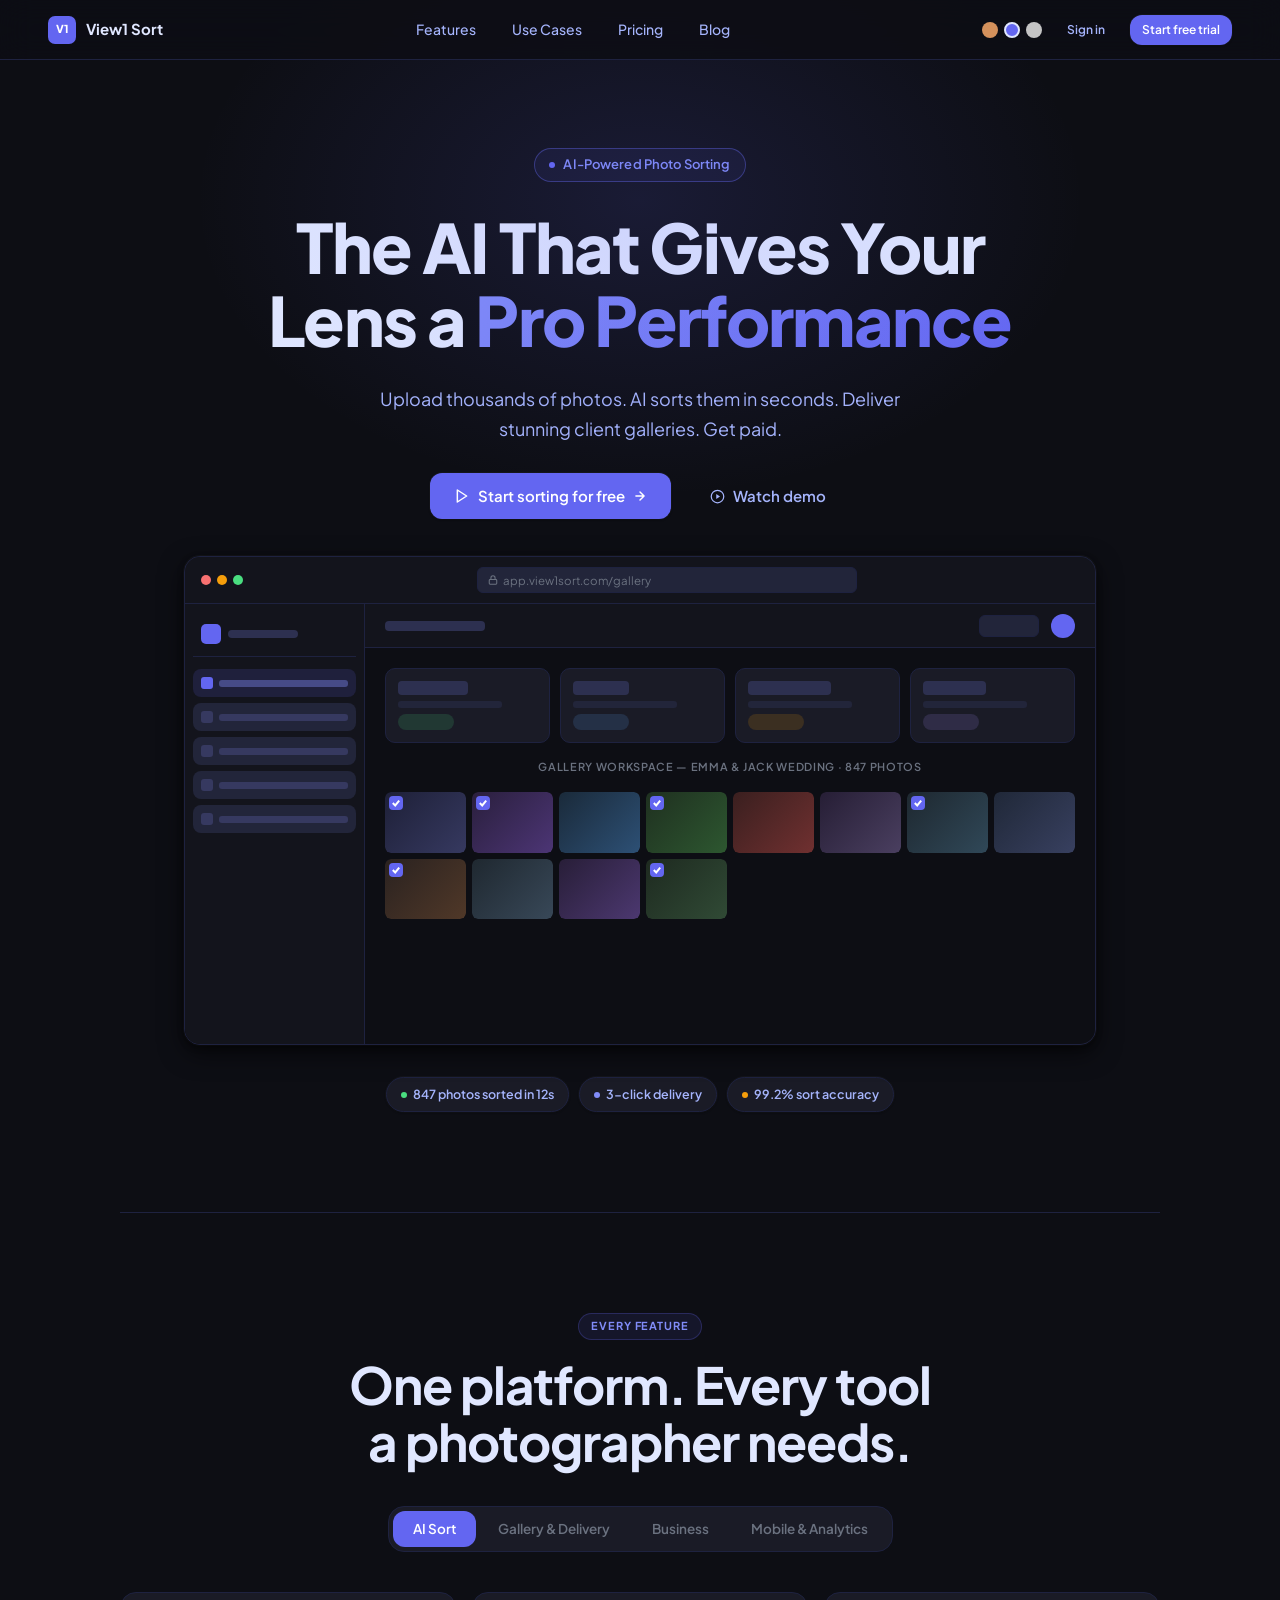
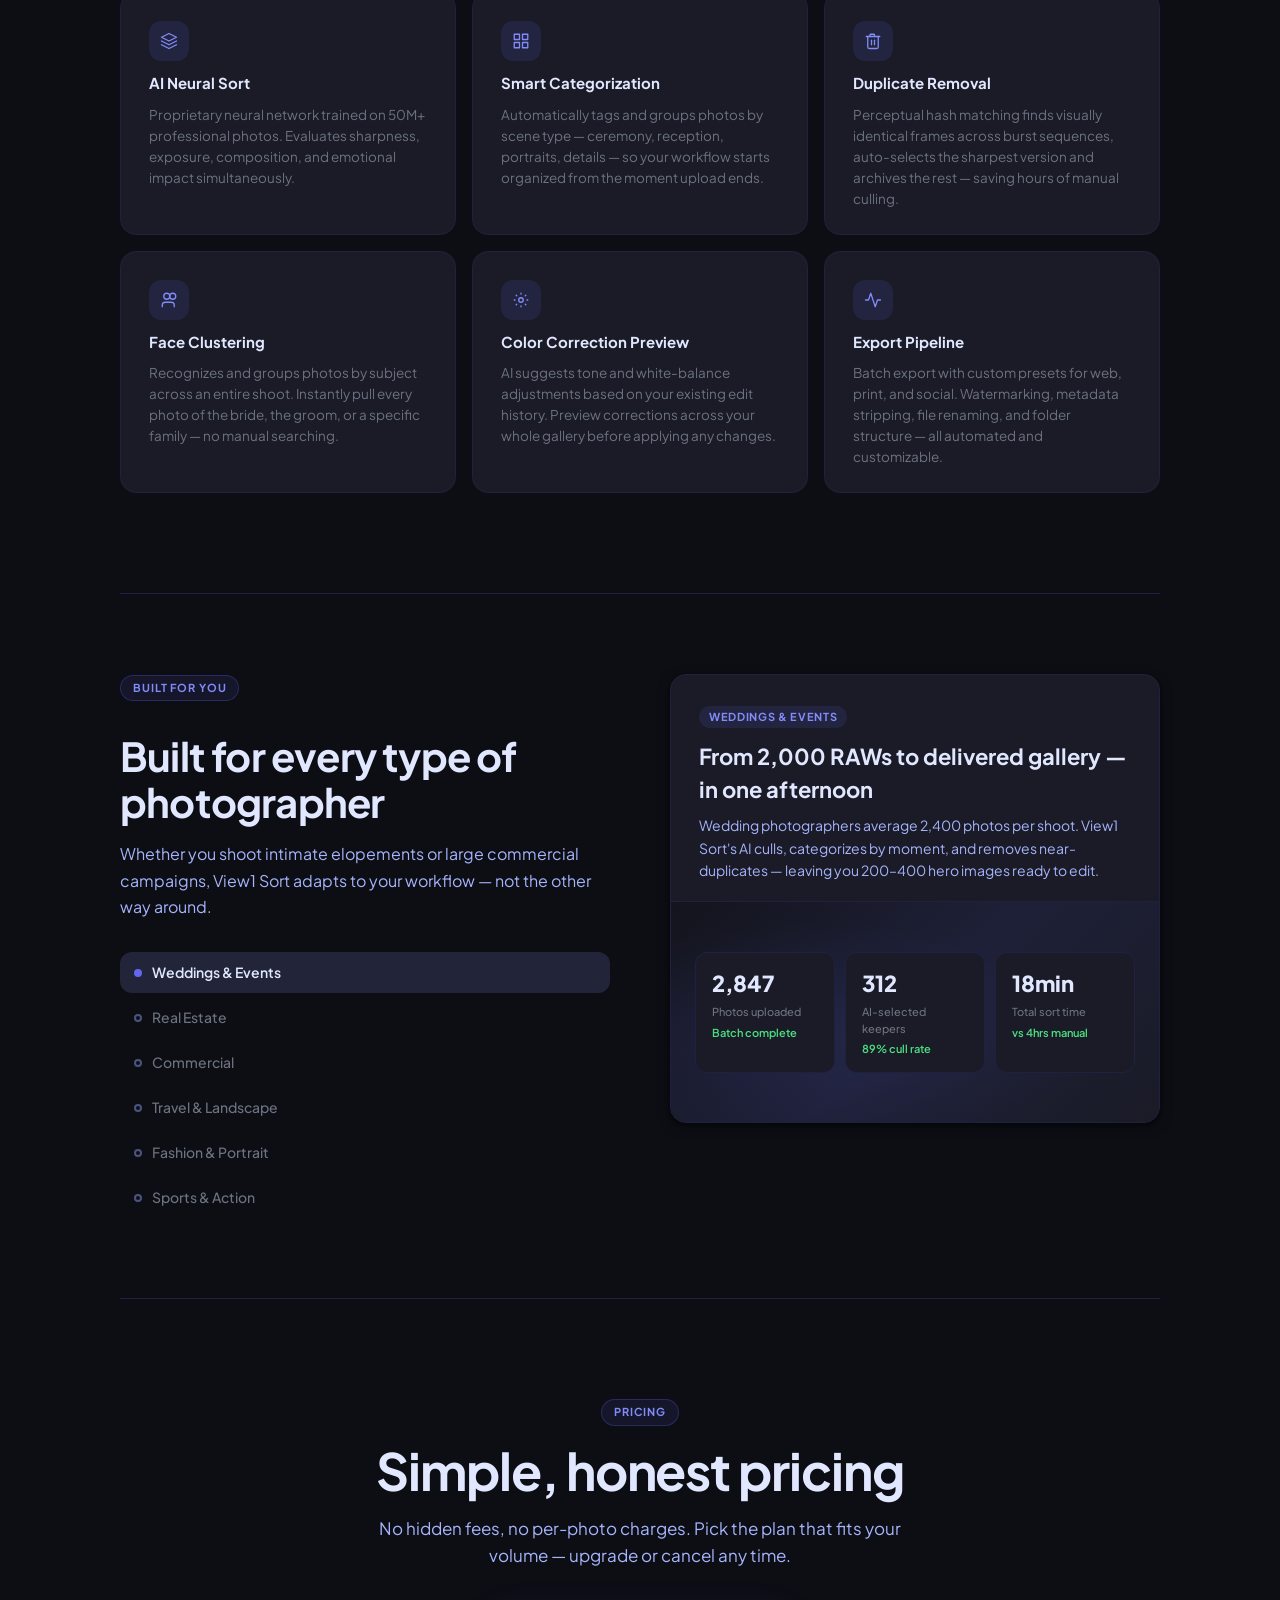
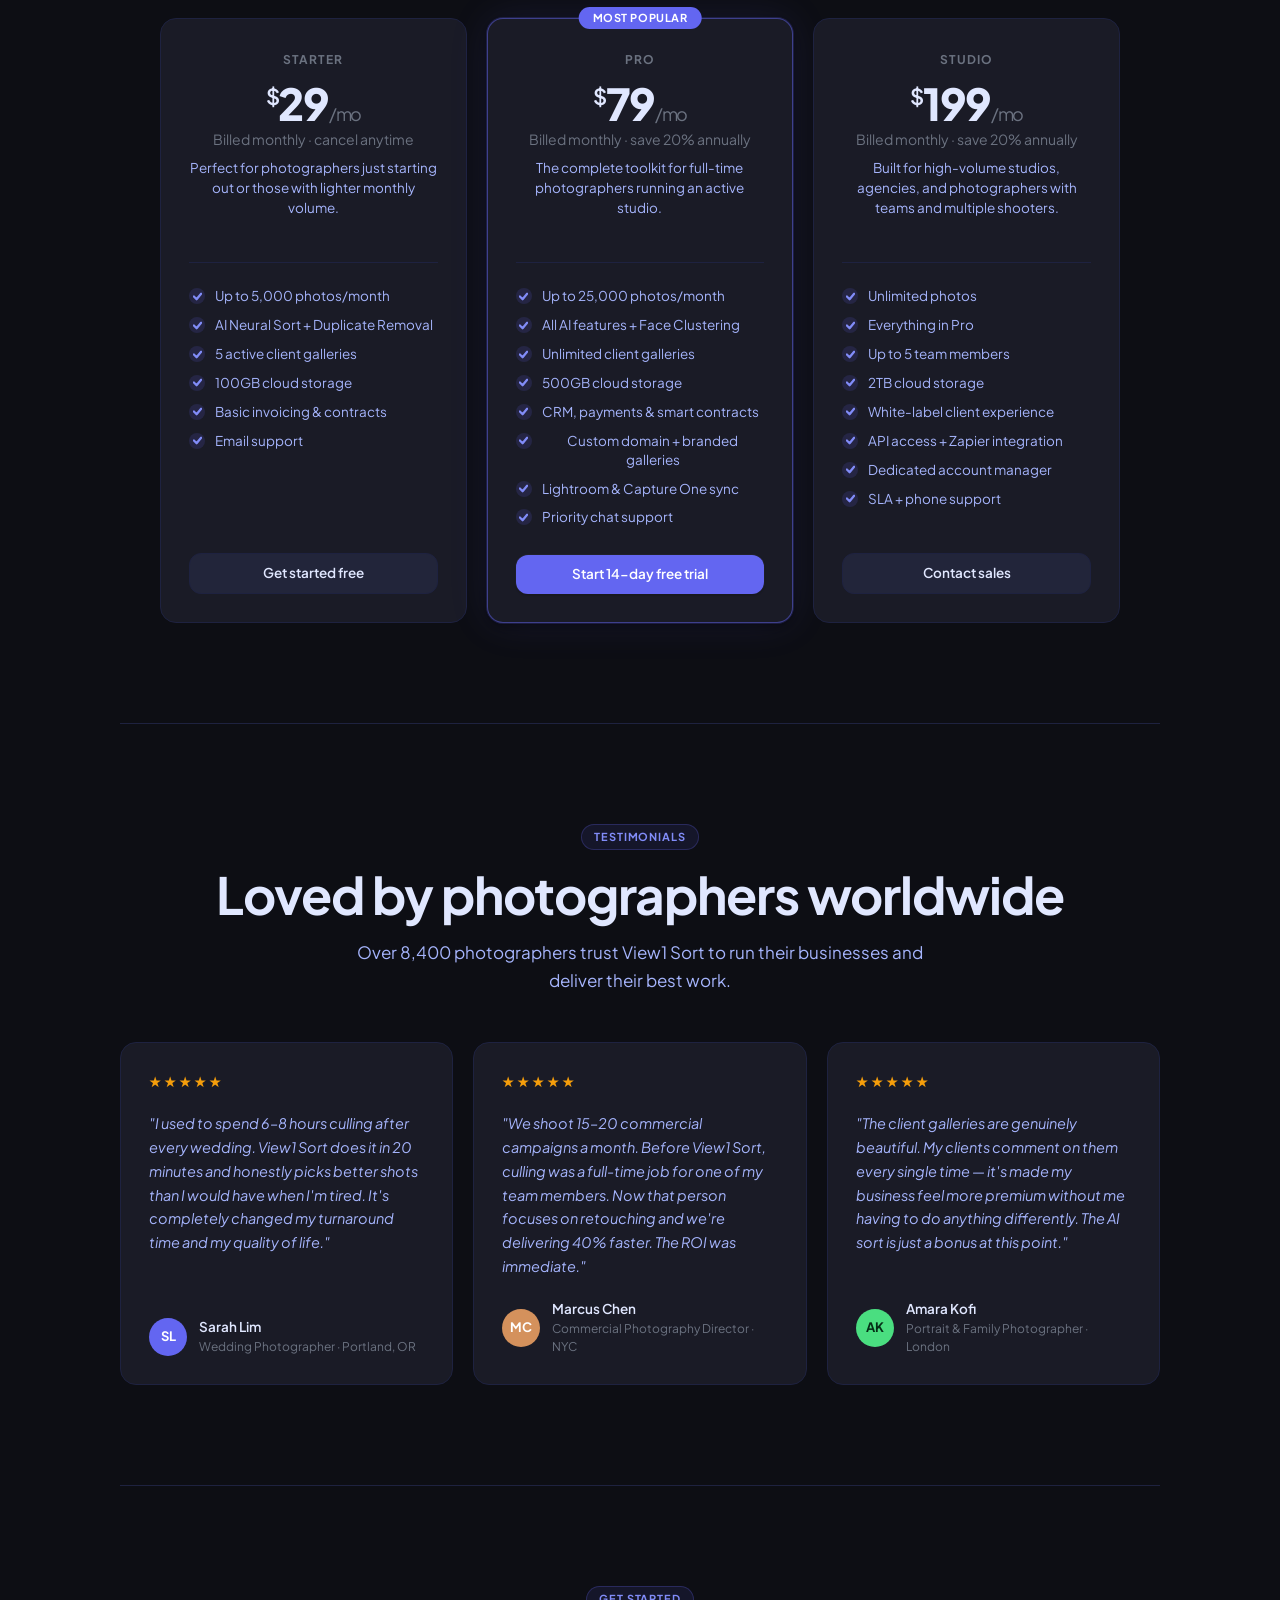
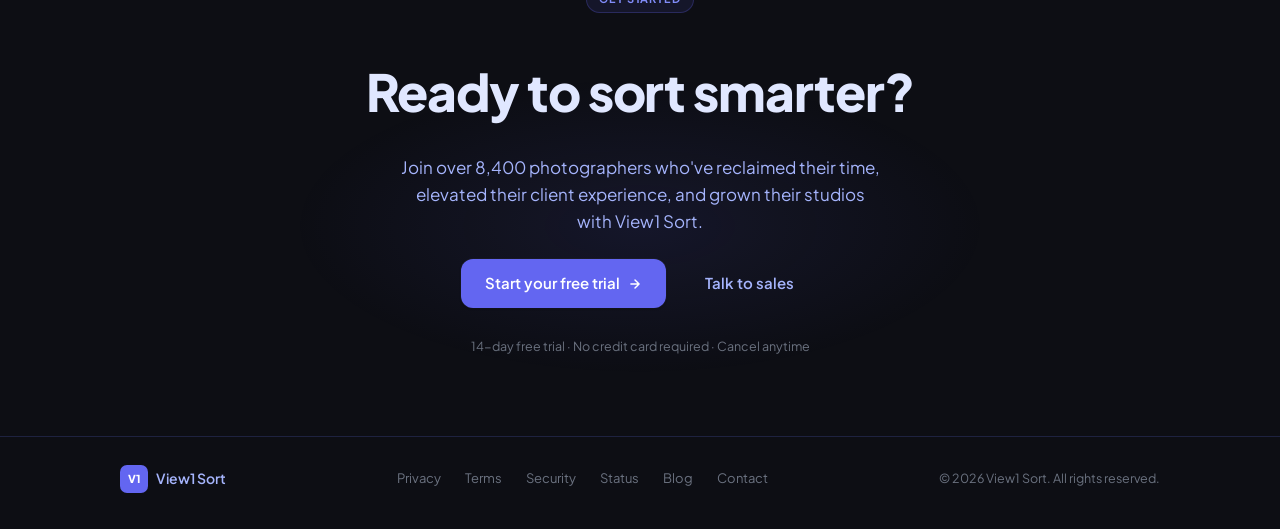
==== commit d3027fb9: "feat: replace dashboard with Pencil design — full product UI (12 pages) Rebuilt entire site from Pen" ====
--- a/index.html
+++ b/index.html
@@ -1,457 +1,1983 @@
 <!DOCTYPE html>
-<html lang="en">
+<html lang="en" data-theme="zinc">
 <head>
-<meta charset="UTF-8">
-<meta name="viewport" content="width=device-width, initial-scale=1.0">
-<title>View1 Sort — AI Photo Sorting for Photographers</title>
-<meta name="description" content="Upload thousands of photos. AI sorts them in seconds. Deliver stunning galleries. Get paid. Built for professional photographers.">
-<style>
-*, *::before, *::after { margin: 0; padding: 0; box-sizing: border-box; }
-
-:root {
-  --bg: #0C0C0E;
-  --surface: #161619;
-  --surface-2: #1E1E22;
-  --surface-3: #26262B;
-  --border: #2A2A30;
-  --text: #E8E6E3;
-  --text-dim: #8A8A95;
-  --text-muted: #5A5A65;
-  --accent: #4ADE80;
-  --accent-dim: #22C55E;
-  --accent-glow: rgba(74, 222, 128, 0.15);
-  --blue: #60A5FA;
-  --purple: #A78BFA;
-}
-
-html { font-size: 16px; scroll-behavior: smooth; }
-body {
-  font-family: 'DM Sans', system-ui, -apple-system, sans-serif;
-  background: var(--bg);
-  color: var(--text);
-  min-height: 100vh;
-  overflow-x: hidden;
-}
-
-/* Nav */
-nav {
-  position: fixed;
-  top: 0;
-  left: 0;
-  right: 0;
-  z-index: 100;
-  padding: 1rem 2rem;
-  display: flex;
-  align-items: center;
-  justify-content: space-between;
-  background: rgba(12, 12, 14, 0.85);
-  backdrop-filter: blur(20px);
-  border-bottom: 1px solid var(--border);
-}
-.nav-logo {
-  font-size: 1.25rem;
-  font-weight: 700;
-  color: var(--text);
-  text-decoration: none;
-  display: flex;
-  align-items: center;
-  gap: 0.5rem;
-}
-.nav-logo span { color: var(--accent); }
-.nav-links { display: flex; align-items: center; gap: 1.5rem; }
-.nav-links a {
-  color: var(--text-dim);
-  text-decoration: none;
-  font-size: 0.9rem;
-  transition: color 0.2s;
-}
-.nav-links a:hover { color: var(--text); }
-
-/* Buttons */
-.btn {
-  display: inline-flex;
-  align-items: center;
-  gap: 0.5rem;
-  padding: 0.7rem 1.5rem;
-  border-radius: 8px;
-  font-size: 0.9rem;
-  font-weight: 600;
-  text-decoration: none;
-  border: none;
-  cursor: pointer;
-  transition: all 0.2s;
-}
-.btn-primary {
-  background: var(--accent);
-  color: #0C0C0E;
-}
-.btn-primary:hover {
-  background: var(--accent-dim);
-  box-shadow: 0 0 30px var(--accent-glow);
-}
-.btn-secondary {
-  background: var(--surface-2);
-  color: var(--text);
-  border: 1px solid var(--border);
-}
-.btn-secondary:hover {
-  background: var(--surface-3);
-  border-color: var(--text-muted);
-}
-.btn-large {
-  padding: 1rem 2rem;
-  font-size: 1rem;
-  border-radius: 10px;
-}
-
-/* Hero */
-.hero {
-  display: flex;
-  flex-direction: column;
-  align-items: center;
-  text-align: center;
-  padding: 10rem 2rem 6rem;
-  max-width: 800px;
-  margin: 0 auto;
-}
-.hero-badge {
-  display: inline-flex;
-  align-items: center;
-  gap: 0.5rem;
-  padding: 0.4rem 1rem;
-  background: var(--surface);
-  border: 1px solid var(--border);
-  border-radius: 100px;
-  font-size: 0.8rem;
-  color: var(--accent);
-  margin-bottom: 2rem;
-}
-.hero-badge .dot {
-  width: 6px;
-  height: 6px;
-  background: var(--accent);
-  border-radius: 50%;
-  animation: pulse 2s infinite;
-}
-@keyframes pulse {
-  0%, 100% { opacity: 1; }
-  50% { opacity: 0.4; }
-}
-.hero h1 {
-  font-size: 3.5rem;
-  font-weight: 800;
-  line-height: 1.1;
-  margin-bottom: 1.5rem;
-  letter-spacing: -0.03em;
-}
-.hero h1 .highlight {
-  background: linear-gradient(135deg, var(--accent), var(--blue));
-  -webkit-background-clip: text;
-  -webkit-text-fill-color: transparent;
-  background-clip: text;
-}
-.hero p {
-  font-size: 1.2rem;
-  color: var(--text-dim);
-  line-height: 1.6;
-  max-width: 600px;
-  margin-bottom: 2.5rem;
-}
-.hero-ctas {
-  display: flex;
-  gap: 1rem;
-  flex-wrap: wrap;
-  justify-content: center;
-}
-
-/* How It Works */
-.section {
-  padding: 6rem 2rem;
-  max-width: 1100px;
-  margin: 0 auto;
-}
-.section-label {
-  font-size: 0.8rem;
-  font-weight: 600;
-  text-transform: uppercase;
-  letter-spacing: 0.1em;
-  color: var(--accent);
-  margin-bottom: 0.75rem;
-}
-.section h2 {
-  font-size: 2.25rem;
-  font-weight: 700;
-  margin-bottom: 1rem;
-  letter-spacing: -0.02em;
-}
-.section > p {
-  color: var(--text-dim);
-  font-size: 1.1rem;
-  max-width: 600px;
-  margin-bottom: 3rem;
-}
-
-/* Steps */
-.steps {
-  display: grid;
-  grid-template-columns: repeat(auto-fit, minmax(220px, 1fr));
-  gap: 1.5rem;
-}
-.step {
-  background: var(--surface);
-  border: 1px solid var(--border);
-  border-radius: 12px;
-  padding: 2rem 1.5rem;
-  transition: border-color 0.2s;
-}
-.step:hover { border-color: var(--text-muted); }
-.step-number {
-  display: inline-flex;
-  align-items: center;
-  justify-content: center;
-  width: 36px;
-  height: 36px;
-  border-radius: 8px;
-  background: var(--accent-glow);
-  color: var(--accent);
-  font-weight: 700;
-  font-size: 0.9rem;
-  margin-bottom: 1.25rem;
-}
-.step h3 {
-  font-size: 1.1rem;
-  font-weight: 600;
-  margin-bottom: 0.5rem;
-}
-.step p {
-  font-size: 0.9rem;
-  color: var(--text-dim);
-  line-height: 1.5;
-}
-
-/* Features */
-.features {
-  display: grid;
-  grid-template-columns: repeat(auto-fit, minmax(300px, 1fr));
-  gap: 1.5rem;
-}
-.feature {
-  background: var(--surface);
-  border: 1px solid var(--border);
-  border-radius: 12px;
-  padding: 2rem;
-  transition: border-color 0.2s;
-}
-.feature:hover { border-color: var(--text-muted); }
-.feature-icon {
-  font-size: 1.5rem;
-  margin-bottom: 1rem;
-}
-.feature h3 {
-  font-size: 1.05rem;
-  font-weight: 600;
-  margin-bottom: 0.5rem;
-}
-.feature p {
-  font-size: 0.9rem;
-  color: var(--text-dim);
-  line-height: 1.5;
-}
-
-/* Waitlist */
-.waitlist-section {
-  padding: 6rem 2rem;
-  text-align: center;
-}
-.waitlist-box {
-  max-width: 500px;
-  margin: 0 auto;
-  background: var(--surface);
-  border: 1px solid var(--border);
-  border-radius: 16px;
-  padding: 3rem 2.5rem;
-}
-.waitlist-box h2 {
-  font-size: 1.75rem;
-  font-weight: 700;
-  margin-bottom: 0.75rem;
-}
-.waitlist-box > p {
-  color: var(--text-dim);
-  margin-bottom: 2rem;
-  font-size: 0.95rem;
-}
-.waitlist-form {
-  display: flex;
-  gap: 0.75rem;
-}
-.waitlist-form input {
-  flex: 1;
-  padding: 0.75rem 1rem;
-  border-radius: 8px;
-  border: 1px solid var(--border);
-  background: var(--surface-2);
-  color: var(--text);
-  font-size: 0.9rem;
-  outline: none;
-  transition: border-color 0.2s;
-}
-.waitlist-form input:focus { border-color: var(--accent); }
-.waitlist-form input::placeholder { color: var(--text-muted); }
-.waitlist-msg {
-  margin-top: 1rem;
-  font-size: 0.85rem;
-  color: var(--accent);
-  display: none;
-}
-
-/* Footer */
-footer {
-  padding: 2rem;
-  text-align: center;
-  color: var(--text-muted);
-  font-size: 0.8rem;
-  border-top: 1px solid var(--border);
-}
-
-/* Responsive */
-@media (max-width: 640px) {
-  .hero { padding: 8rem 1.5rem 4rem; }
-  .hero h1 { font-size: 2.25rem; }
-  .hero p { font-size: 1rem; }
-  .section { padding: 4rem 1.5rem; }
-  .section h2 { font-size: 1.75rem; }
-  .waitlist-form { flex-direction: column; }
-  .nav-links a.hide-mobile { display: none; }
-}
-</style>
-<link rel="preconnect" href="https://fonts.googleapis.com">
-<link href="https://fonts.googleapis.com/css2?family=DM+Sans:wght@400;500;600;700;800&display=swap" rel="stylesheet">
+  <meta charset="UTF-8" />
+  <meta name="viewport" content="width=device-width, initial-scale=1.0" />
+  <title>View1 Sort — AI Photo Sorting for Photographers</title>
+  <meta name="description" content="View1 Sort uses AI to sort thousands of photos in seconds. Deliver stunning client galleries, manage your photography business, and get paid faster." />
+  <link rel="preconnect" href="https://fonts.googleapis.com" />
+  <link rel="preconnect" href="https://fonts.gstatic.com" crossorigin />
+  <link href="https://fonts.googleapis.com/css2?family=Plus+Jakarta+Sans:ital,wght@0,300;0,400;0,500;0,600;0,700;0,800;1,400&display=swap" rel="stylesheet" />
+  <link rel="stylesheet" href="styles.css" />
+
+  <style>
+    /* =========================================================
+       Landing Page — Specific Styles
+       ========================================================= */
+
+    html { scroll-behavior: smooth; }
+
+    /* ---- Nav ---- */
+    .lp-nav {
+      position: fixed;
+      top: 0;
+      left: 0;
+      right: 0;
+      z-index: 100;
+      height: 60px;
+      display: flex;
+      align-items: center;
+      justify-content: space-between;
+      padding: 0 48px;
+      background: rgba(13, 14, 20, 0.85);
+      backdrop-filter: blur(16px);
+      -webkit-backdrop-filter: blur(16px);
+      border-bottom: 1px solid var(--outline-v);
+      transition: background var(--t-medium);
+    }
+
+    [data-theme="warm"] .lp-nav {
+      background: rgba(21, 19, 18, 0.85);
+    }
+
+    [data-theme="mono"] .lp-nav {
+      background: rgba(8, 8, 8, 0.85);
+    }
+
+    .lp-nav-logo {
+      display: flex;
+      align-items: center;
+      gap: 10px;
+      text-decoration: none;
+    }
+
+    .lp-nav-logo-mark {
+      width: 28px;
+      height: 28px;
+      background: var(--accent);
+      border-radius: 7px;
+      display: flex;
+      align-items: center;
+      justify-content: center;
+      font-weight: 800;
+      font-size: 11px;
+      color: var(--on-primary);
+      letter-spacing: -0.5px;
+      flex-shrink: 0;
+    }
+
+    .lp-nav-logo-text {
+      font-weight: 700;
+      font-size: 15px;
+      color: var(--text);
+    }
+
+    .lp-nav-links {
+      display: flex;
+      align-items: center;
+      gap: 8px;
+    }
+
+    .lp-nav-link {
+      padding: 6px 14px;
+      color: var(--text-dim);
+      font-size: 14px;
+      font-weight: 500;
+      text-decoration: none;
+      border-radius: var(--radius-md);
+      transition: color var(--t-micro), background-color var(--t-micro);
+    }
+
+    .lp-nav-link:hover {
+      color: var(--text);
+      background-color: var(--surface-high);
+    }
+
+    .lp-nav-right {
+      display: flex;
+      align-items: center;
+      gap: 12px;
+    }
+
+    /* ---- Hero ---- */
+    .lp-hero {
+      padding-top: 148px;
+      padding-bottom: 100px;
+      text-align: center;
+      display: flex;
+      flex-direction: column;
+      align-items: center;
+      gap: 28px;
+      position: relative;
+      overflow: hidden;
+    }
+
+    .lp-hero::before {
+      content: '';
+      position: absolute;
+      top: -100px;
+      left: 50%;
+      transform: translateX(-50%);
+      width: 900px;
+      height: 600px;
+      background: radial-gradient(ellipse at center, rgba(99, 102, 241, 0.15) 0%, transparent 70%);
+      pointer-events: none;
+    }
+
+    [data-theme="warm"] .lp-hero::before {
+      background: radial-gradient(ellipse at center, rgba(212, 145, 92, 0.12) 0%, transparent 70%);
+    }
+
+    [data-theme="mono"] .lp-hero::before {
+      background: radial-gradient(ellipse at center, rgba(196, 196, 196, 0.08) 0%, transparent 70%);
+    }
+
+    .hero-badge {
+      display: inline-flex;
+      align-items: center;
+      gap: 8px;
+      padding: 6px 14px;
+      border-radius: 999px;
+      border: 1px solid color-mix(in srgb, var(--accent) 40%, transparent);
+      background: color-mix(in srgb, var(--accent) 8%, transparent);
+      color: var(--primary);
+      font-size: 13px;
+      font-weight: 600;
+      letter-spacing: 0.01em;
+    }
+
+    .hero-badge-dot {
+      width: 6px;
+      height: 6px;
+      border-radius: 50%;
+      background: var(--accent);
+      animation: pulse-dot 2s infinite;
+    }
+
+    @keyframes pulse-dot {
+      0%, 100% { opacity: 1; transform: scale(1); }
+      50% { opacity: 0.6; transform: scale(0.8); }
+    }
+
+    .lp-hero h1 {
+      font-weight: 800;
+      font-size: clamp(42px, 6vw, 68px);
+      line-height: 1.08;
+      color: var(--text);
+      max-width: 780px;
+      letter-spacing: -0.025em;
+    }
+
+    .lp-hero h1 em {
+      font-style: normal;
+      background: linear-gradient(135deg, var(--primary) 0%, var(--accent) 100%);
+      -webkit-background-clip: text;
+      -webkit-text-fill-color: transparent;
+      background-clip: text;
+    }
+
+    .lp-hero-sub {
+      font-size: 18px;
+      font-weight: 400;
+      color: var(--text-dim);
+      max-width: 540px;
+      line-height: 1.65;
+    }
+
+    .lp-hero-ctas {
+      display: flex;
+      align-items: center;
+      gap: 14px;
+      flex-wrap: wrap;
+      justify-content: center;
+    }
+
+    /* ---- Browser Mockup ---- */
+    .hero-mockup {
+      width: 100%;
+      max-width: 960px;
+      margin: 8px auto 0;
+      position: relative;
+      padding: 0 24px;
+    }
+
+    .browser-frame {
+      background: var(--surface);
+      border: 1px solid var(--outline-v);
+      border-radius: var(--radius-lg);
+      box-shadow: var(--shadow-3), 0 0 0 1px rgba(255,255,255,0.04);
+      overflow: hidden;
+    }
+
+    .browser-topbar {
+      background: var(--surface-low);
+      border-bottom: 1px solid var(--outline-v);
+      padding: 10px 16px;
+      display: flex;
+      align-items: center;
+      gap: 12px;
+    }
+
+    .browser-dots {
+      display: flex;
+      gap: 6px;
+    }
+
+    .browser-dot {
+      width: 10px;
+      height: 10px;
+      border-radius: 50%;
+    }
+
+    .browser-dot:nth-child(1) { background: #f87171; }
+    .browser-dot:nth-child(2) { background: #f59e0b; }
+    .browser-dot:nth-child(3) { background: #4ade80; }
+
+    .browser-url {
+      flex: 1;
+      background: var(--surface-high);
+      border: 1px solid var(--outline-v);
+      border-radius: 6px;
+      height: 26px;
+      display: flex;
+      align-items: center;
+      padding: 0 10px;
+      font-size: 11.5px;
+      color: var(--text-muted);
+      max-width: 380px;
+      margin: 0 auto;
+    }
+
+    .browser-content {
+      padding: 0;
+      min-height: 440px;
+      position: relative;
+      background: var(--bg);
+      display: flex;
+    }
+
+    /* Mini sidebar inside mockup */
+    .mock-sidebar {
+      width: 180px;
+      flex-shrink: 0;
+      background: var(--surface-low);
+      border-right: 1px solid var(--outline-v);
+      display: flex;
+      flex-direction: column;
+      padding: 16px 8px;
+      gap: 2px;
+    }
+
+    .mock-logo {
+      display: flex;
+      align-items: center;
+      gap: 7px;
+      padding: 4px 8px 12px;
+      border-bottom: 1px solid var(--outline-v);
+      margin-bottom: 8px;
+    }
+
+    .mock-logo-mark {
+      width: 20px;
+      height: 20px;
+      background: var(--accent);
+      border-radius: 5px;
+      flex-shrink: 0;
+    }
+
+    .mock-logo-text {
+      width: 70px;
+      height: 8px;
+      background: var(--surface-highest);
+      border-radius: 4px;
+    }
+
+    .mock-nav-item {
+      height: 28px;
+      border-radius: var(--radius-sm);
+      background: var(--surface-high);
+      margin: 2px 0;
+      display: flex;
+      align-items: center;
+      gap: 6px;
+      padding: 0 8px;
+    }
+
+    .mock-nav-item.active {
+      background: color-mix(in srgb, var(--accent) 15%, transparent);
+    }
+
+    .mock-nav-dot {
+      width: 12px;
+      height: 12px;
+      border-radius: 3px;
+      background: var(--surface-bright);
+      flex-shrink: 0;
+    }
+
+    .mock-nav-item.active .mock-nav-dot {
+      background: var(--accent);
+    }
+
+    .mock-nav-bar {
+      flex: 1;
+      height: 7px;
+      border-radius: 3px;
+      background: var(--surface-bright);
+    }
+
+    .mock-nav-item.active .mock-nav-bar {
+      background: color-mix(in srgb, var(--primary) 40%, transparent);
+    }
+
+    /* Main content area in mockup */
+    .mock-main {
+      flex: 1;
+      display: flex;
+      flex-direction: column;
+      overflow: hidden;
+    }
+
+    .mock-topbar {
+      height: 44px;
+      border-bottom: 1px solid var(--outline-v);
+      background: var(--surface-low);
+      display: flex;
+      align-items: center;
+      padding: 0 20px;
+      gap: 12px;
+    }
+
+    .mock-topbar-title {
+      width: 100px;
+      height: 10px;
+      background: var(--surface-highest);
+      border-radius: 4px;
+    }
+
+    .mock-topbar-spacer { flex: 1; }
+
+    .mock-topbar-pill {
+      width: 60px;
+      height: 22px;
+      background: var(--surface-high);
+      border: 1px solid var(--outline-v);
+      border-radius: 6px;
+    }
+
+    .mock-topbar-avatar {
+      width: 24px;
+      height: 24px;
+      border-radius: 50%;
+      background: var(--primary-c);
+    }
+
+    .mock-content {
+      flex: 1;
+      padding: 20px;
+      display: flex;
+      flex-direction: column;
+      gap: 16px;
+    }
+
+    .mock-stats-row {
+      display: grid;
+      grid-template-columns: repeat(4, 1fr);
+      gap: 10px;
+    }
+
+    .mock-stat {
+      background: var(--surface);
+      border: 1px solid var(--outline-v);
+      border-radius: 10px;
+      padding: 12px;
+      display: flex;
+      flex-direction: column;
+      gap: 6px;
+    }
+
+    .mock-stat-val {
+      width: 50%;
+      height: 14px;
+      background: var(--surface-highest);
+      border-radius: 4px;
+    }
+
+    .mock-stat-label {
+      width: 75%;
+      height: 7px;
+      background: var(--surface-high);
+      border-radius: 3px;
+    }
+
+    .mock-stat-badge {
+      width: 40%;
+      height: 16px;
+      background: rgba(74, 222, 128, 0.15);
+      border-radius: 8px;
+    }
+
+    .mock-gallery-label {
+      font-size: 11px;
+      font-weight: 600;
+      color: var(--text-muted);
+      text-transform: uppercase;
+      letter-spacing: 0.06em;
+    }
+
+    .mock-gallery-grid {
+      display: grid;
+      grid-template-columns: repeat(auto-fill, minmax(80px, 1fr));
+      gap: 6px;
+    }
+
+    .mock-photo {
+      aspect-ratio: 4/3;
+      border-radius: 6px;
+      position: relative;
+      overflow: hidden;
+    }
+
+    .mock-photo-inner {
+      width: 100%;
+      height: 100%;
+      border-radius: 6px;
+    }
+
+    .mock-photo:nth-child(1) .mock-photo-inner  { background: linear-gradient(135deg, #1e2038 0%, #363960 100%); }
+    .mock-photo:nth-child(2) .mock-photo-inner  { background: linear-gradient(135deg, #2a1f3d 0%, #4c3575 100%); }
+    .mock-photo:nth-child(3) .mock-photo-inner  { background: linear-gradient(135deg, #1a2a3a 0%, #2d5075 100%); }
+    .mock-photo:nth-child(4) .mock-photo-inner  { background: linear-gradient(135deg, #1f3020 0%, #2d5730 100%); }
+    .mock-photo:nth-child(5) .mock-photo-inner  { background: linear-gradient(135deg, #3a1f1f 0%, #703030 100%); }
+    .mock-photo:nth-child(6) .mock-photo-inner  { background: linear-gradient(135deg, #261e35 0%, #4a3f60 100%); }
+    .mock-photo:nth-child(7) .mock-photo-inner  { background: linear-gradient(135deg, #1e2830 0%, #304858 100%); }
+    .mock-photo:nth-child(8) .mock-photo-inner  { background: linear-gradient(135deg, #202838 0%, #384060 100%); }
+    .mock-photo:nth-child(9) .mock-photo-inner  { background: linear-gradient(135deg, #2a2220 0%, #503828 100%); }
+    .mock-photo:nth-child(10) .mock-photo-inner { background: linear-gradient(135deg, #1f2830 0%, #384858 100%); }
+    .mock-photo:nth-child(11) .mock-photo-inner { background: linear-gradient(135deg, #281e38 0%, #4c3870 100%); }
+    .mock-photo:nth-child(12) .mock-photo-inner { background: linear-gradient(135deg, #1e2a20 0%, #304a35 100%); }
+
+    .mock-photo-sel {
+      position: absolute;
+      top: 4px;
+      left: 4px;
+      width: 14px;
+      height: 14px;
+      border-radius: 4px;
+      background: var(--accent);
+      border: none;
+      display: flex;
+      align-items: center;
+      justify-content: center;
+    }
+
+    .mock-photo-sel svg {
+      width: 8px;
+      height: 8px;
+      stroke: white;
+      stroke-width: 2.5;
+      fill: none;
+    }
+
+    /* ---- Stat Pills ---- */
+    .hero-stat-pills {
+      display: flex;
+      align-items: center;
+      gap: 10px;
+      flex-wrap: wrap;
+      justify-content: center;
+      margin-top: 4px;
+    }
+
+    .stat-pill {
+      display: inline-flex;
+      align-items: center;
+      gap: 6px;
+      padding: 7px 14px;
+      background: var(--surface);
+      border: 1px solid var(--outline-v);
+      border-radius: 999px;
+      font-size: 12.5px;
+      font-weight: 600;
+      color: var(--text-dim);
+      box-shadow: var(--shadow-1);
+    }
+
+    .stat-pill-dot {
+      width: 6px;
+      height: 6px;
+      border-radius: 50%;
+      background: var(--accent);
+      flex-shrink: 0;
+    }
+
+    /* ---- Section Layout ---- */
+    .lp-section {
+      padding: 100px 120px;
+    }
+
+    .lp-section-sm {
+      padding: 80px 120px;
+    }
+
+    .section-centered {
+      text-align: center;
+      display: flex;
+      flex-direction: column;
+      align-items: center;
+    }
+
+    .section-eyebrow {
+      display: inline-flex;
+      align-items: center;
+      padding: 4px 12px;
+      border-radius: 999px;
+      background: color-mix(in srgb, var(--accent) 10%, transparent);
+      border: 1px solid color-mix(in srgb, var(--accent) 25%, transparent);
+      font-size: 11px;
+      font-weight: 700;
+      color: var(--primary);
+      letter-spacing: 0.08em;
+      text-transform: uppercase;
+      margin-bottom: 16px;
+    }
+
+    .lp-section-headline {
+      font-weight: 700;
+      font-size: clamp(32px, 4vw, 52px);
+      color: var(--text);
+      line-height: 1.12;
+      letter-spacing: -0.02em;
+      max-width: 900px;
+      margin: 0 auto;
+    }
+
+    .lp-section-sub {
+      font-size: 17px;
+      font-weight: 400;
+      color: var(--text-dim);
+      max-width: 580px;
+      line-height: 1.6;
+      margin: 0 auto;
+    }
+
+    /* ---- Feature Tabs Section ---- */
+    .feature-tabs-nav {
+      display: inline-flex;
+      background: var(--surface);
+      border: 1px solid var(--outline-v);
+      border-radius: var(--radius-lg);
+      padding: 4px;
+      gap: 2px;
+      margin: 36px 0 40px;
+    }
+
+    .feature-tab {
+      padding: 8px 20px;
+      border-radius: var(--radius-md);
+      font-size: 13.5px;
+      font-weight: 600;
+      color: var(--text-muted);
+      cursor: pointer;
+      transition: background-color var(--t-micro), color var(--t-micro);
+      border: none;
+      background: transparent;
+      white-space: nowrap;
+    }
+
+    .feature-tab:hover {
+      color: var(--text-dim);
+    }
+
+    .feature-tab.active {
+      background: var(--accent);
+      color: var(--on-primary);
+    }
+
+    .feature-cards-grid {
+      display: grid;
+      grid-template-columns: repeat(3, 1fr);
+      gap: 16px;
+      width: 100%;
+    }
+
+    .feature-card {
+      background: var(--surface);
+      border: 1px solid var(--outline-v);
+      border-radius: var(--radius-lg);
+      padding: 28px 28px 24px;
+      display: flex;
+      flex-direction: column;
+      gap: 12px;
+      transition: box-shadow var(--t-medium), transform var(--t-medium), border-color var(--t-medium);
+      cursor: default;
+      text-align: left;
+    }
+
+    .feature-card:hover {
+      box-shadow: var(--shadow-2);
+      transform: translateY(-2px);
+      border-color: color-mix(in srgb, var(--outline) 50%, transparent);
+    }
+
+    .feature-card-icon {
+      width: 40px;
+      height: 40px;
+      border-radius: var(--radius-md);
+      background: color-mix(in srgb, var(--accent) 12%, transparent);
+      display: flex;
+      align-items: center;
+      justify-content: center;
+      color: var(--primary);
+      flex-shrink: 0;
+    }
+
+    .feature-card-icon svg {
+      width: 18px;
+      height: 18px;
+      stroke: currentColor;
+      stroke-width: 1.75;
+      fill: none;
+      stroke-linecap: round;
+      stroke-linejoin: round;
+    }
+
+    .feature-card-title {
+      font-weight: 700;
+      font-size: 15px;
+      color: var(--text);
+      line-height: 1.3;
+    }
+
+    .feature-card-desc {
+      font-size: 13.5px;
+      font-weight: 400;
+      color: var(--text-muted);
+      line-height: 1.55;
+    }
+
+    /* ---- Use Cases Section ---- */
+    .use-cases-layout {
+      display: grid;
+      grid-template-columns: 1fr 1fr;
+      gap: 60px;
+      align-items: start;
+    }
+
+    .use-cases-left {
+      display: flex;
+      flex-direction: column;
+      gap: 32px;
+      position: sticky;
+      top: 100px;
+    }
+
+    .use-cases-left h2 {
+      font-weight: 700;
+      font-size: 40px;
+      color: var(--text);
+      line-height: 1.15;
+      letter-spacing: -0.02em;
+    }
+
+    .use-cases-left p {
+      font-size: 16px;
+      color: var(--text-dim);
+      line-height: 1.65;
+    }
+
+    .use-case-tabs {
+      display: flex;
+      flex-direction: column;
+      gap: 4px;
+    }
+
+    .use-case-tab {
+      display: flex;
+      align-items: center;
+      gap: 10px;
+      padding: 10px 14px;
+      border-radius: var(--radius-md);
+      cursor: pointer;
+      transition: background-color var(--t-micro), color var(--t-micro);
+      font-size: 14px;
+      font-weight: 500;
+      color: var(--text-muted);
+      border: none;
+      background: transparent;
+      text-align: left;
+    }
+
+    .use-case-tab:hover {
+      background: var(--surface-high);
+      color: var(--text-dim);
+    }
+
+    .use-case-tab.active {
+      background: var(--surface-high);
+      color: var(--text);
+      font-weight: 600;
+    }
+
+    .use-case-tab-dot {
+      width: 8px;
+      height: 8px;
+      border-radius: 50%;
+      border: 2px solid var(--outline);
+      transition: border-color var(--t-micro), background-color var(--t-micro);
+      flex-shrink: 0;
+    }
+
+    .use-case-tab.active .use-case-tab-dot {
+      background: var(--accent);
+      border-color: var(--accent);
+    }
+
+    .use-cases-right {
+      display: flex;
+      flex-direction: column;
+      gap: 12px;
+    }
+
+    .use-case-panel {
+      background: var(--surface);
+      border: 1px solid var(--outline-v);
+      border-radius: var(--radius-lg);
+      overflow: hidden;
+      box-shadow: var(--shadow-2);
+      display: none;
+    }
+
+    .use-case-panel.active {
+      display: block;
+    }
+
+    .use-case-panel-header {
+      padding: 28px 28px 20px;
+      border-bottom: 1px solid var(--outline-v);
+    }
+
+    .use-case-panel-tag {
+      display: inline-flex;
+      align-items: center;
+      padding: 3px 10px;
+      border-radius: 999px;
+      font-size: 11px;
+      font-weight: 700;
+      letter-spacing: 0.06em;
+      text-transform: uppercase;
+      background: color-mix(in srgb, var(--accent) 12%, transparent);
+      color: var(--primary);
+      margin-bottom: 12px;
+    }
+
+    .use-case-panel-title {
+      font-weight: 700;
+      font-size: 22px;
+      color: var(--text);
+      margin-bottom: 8px;
+    }
+
+    .use-case-panel-desc {
+      font-size: 14px;
+      color: var(--text-dim);
+      line-height: 1.6;
+    }
+
+    .use-case-panel-img {
+      min-height: 220px;
+      background: linear-gradient(135deg, var(--surface-low) 0%, var(--elev-1) 50%, var(--surface) 100%);
+      display: flex;
+      align-items: center;
+      justify-content: center;
+      position: relative;
+      overflow: hidden;
+    }
+
+    .use-case-panel-img::before {
+      content: '';
+      position: absolute;
+      inset: 0;
+      background: radial-gradient(ellipse at 30% 60%, color-mix(in srgb, var(--accent) 10%, transparent) 0%, transparent 60%);
+    }
+
+    .use-case-visual {
+      display: flex;
+      flex-direction: column;
+      gap: 10px;
+      padding: 24px;
+      width: 100%;
+      position: relative;
+      z-index: 1;
+    }
+
+    .use-case-metric-row {
+      display: grid;
+      grid-template-columns: repeat(3, 1fr);
+      gap: 10px;
+    }
+
+    .use-case-metric {
+      background: var(--surface);
+      border: 1px solid var(--outline-v);
+      border-radius: var(--radius-md);
+      padding: 14px 16px;
+      display: flex;
+      flex-direction: column;
+      gap: 4px;
+    }
+
+    .ucm-val {
+      font-size: 22px;
+      font-weight: 800;
+      color: var(--text);
+    }
+
+    .ucm-label {
+      font-size: 11px;
+      color: var(--text-muted);
+      font-weight: 500;
+    }
+
+    .ucm-change {
+      font-size: 11px;
+      font-weight: 600;
+      color: #4ade80;
+    }
+
+    /* ---- Pricing Section ---- */
+    .pricing-grid {
+      display: grid;
+      grid-template-columns: repeat(3, 1fr);
+      gap: 20px;
+      margin-top: 48px;
+      max-width: 960px;
+      width: 100%;
+    }
+
+    .pricing-card {
+      background: var(--surface);
+      border: 1px solid var(--outline-v);
+      border-radius: var(--radius-lg);
+      padding: 32px 28px 28px;
+      display: flex;
+      flex-direction: column;
+      position: relative;
+      transition: box-shadow var(--t-medium), transform var(--t-medium);
+    }
+
+    .pricing-card:hover {
+      box-shadow: var(--shadow-2);
+      transform: translateY(-2px);
+    }
+
+    .pricing-card.featured {
+      border-color: color-mix(in srgb, var(--accent) 50%, transparent);
+      box-shadow: 0 0 0 1px color-mix(in srgb, var(--accent) 20%, transparent), var(--shadow-2);
+    }
+
+    [data-theme="warm"] .pricing-card.featured {
+      box-shadow: 0 0 40px rgba(212, 145, 92, 0.12), 0 0 0 1px color-mix(in srgb, var(--accent) 20%, transparent), var(--shadow-2);
+    }
+
+    [data-theme="zinc"] .pricing-card.featured {
+      box-shadow: 0 0 40px rgba(99, 102, 241, 0.12), 0 0 0 1px color-mix(in srgb, var(--accent) 20%, transparent), var(--shadow-2);
+    }
+
+    .pricing-badge {
+      position: absolute;
+      top: -12px;
+      left: 50%;
+      transform: translateX(-50%);
+      background: var(--accent);
+      color: var(--on-primary);
+      padding: 3px 14px;
+      border-radius: 999px;
+      font-size: 11px;
+      font-weight: 700;
+      white-space: nowrap;
+      letter-spacing: 0.05em;
+      text-transform: uppercase;
+    }
+
+    .pricing-plan {
+      font-size: 12px;
+      font-weight: 700;
+      color: var(--text-muted);
+      text-transform: uppercase;
+      letter-spacing: 0.08em;
+      margin-bottom: 12px;
+    }
+
+    .pricing-price {
+      font-size: 44px;
+      font-weight: 800;
+      color: var(--text);
+      line-height: 1;
+      letter-spacing: -0.03em;
+    }
+
+    .pricing-price sup {
+      font-size: 22px;
+      font-weight: 600;
+      vertical-align: super;
+      line-height: 0;
+    }
+
+    .pricing-price-period {
+      font-size: 14px;
+      color: var(--text-muted);
+      font-weight: 400;
+      margin-top: 4px;
+    }
+
+    .pricing-divider {
+      height: 1px;
+      background: var(--outline-v);
+      margin: 24px 0;
+    }
+
+    .pricing-desc {
+      font-size: 13.5px;
+      color: var(--text-dim);
+      line-height: 1.5;
+      margin: 8px 0 20px;
+    }
+
+    .pricing-features {
+      display: flex;
+      flex-direction: column;
+      gap: 10px;
+      margin-bottom: 28px;
+      flex: 1;
+    }
+
+    .pricing-feature {
+      display: flex;
+      align-items: flex-start;
+      gap: 10px;
+      font-size: 13.5px;
+      color: var(--text-dim);
+      line-height: 1.4;
+    }
+
+    .pricing-check {
+      width: 16px;
+      height: 16px;
+      border-radius: 50%;
+      background: color-mix(in srgb, var(--accent) 15%, transparent);
+      display: flex;
+      align-items: center;
+      justify-content: center;
+      flex-shrink: 0;
+      margin-top: 1px;
+    }
+
+    .pricing-check svg {
+      width: 9px;
+      height: 9px;
+      stroke: var(--primary);
+      stroke-width: 2.5;
+      fill: none;
+      stroke-linecap: round;
+      stroke-linejoin: round;
+    }
+
+    /* ---- Testimonials ---- */
+    .testimonials-grid {
+      display: grid;
+      grid-template-columns: repeat(3, 1fr);
+      gap: 20px;
+      margin-top: 48px;
+      width: 100%;
+    }
+
+    .testimonial-card {
+      background: var(--surface);
+      border: 1px solid var(--outline-v);
+      border-radius: var(--radius-lg);
+      padding: 28px;
+      display: flex;
+      flex-direction: column;
+      gap: 20px;
+      transition: box-shadow var(--t-medium), transform var(--t-medium);
+      text-align: left;
+    }
+
+    .testimonial-card:hover {
+      box-shadow: var(--shadow-2);
+      transform: translateY(-2px);
+    }
+
+    .testimonial-stars {
+      display: flex;
+      gap: 3px;
+    }
+
+    .testimonial-star {
+      color: #f59e0b;
+      font-size: 14px;
+    }
+
+    .testimonial-quote {
+      font-size: 14.5px;
+      color: var(--text-dim);
+      line-height: 1.65;
+      font-style: italic;
+      flex: 1;
+    }
+
+    .testimonial-author {
+      display: flex;
+      align-items: center;
+      gap: 12px;
+    }
+
+    .testimonial-avatar {
+      width: 38px;
+      height: 38px;
+      border-radius: 50%;
+      background: var(--primary-c);
+      display: flex;
+      align-items: center;
+      justify-content: center;
+      font-weight: 700;
+      font-size: 13px;
+      color: var(--on-primary);
+      flex-shrink: 0;
+    }
+
+    .testimonial-name {
+      font-weight: 600;
+      font-size: 13.5px;
+      color: var(--text);
+    }
+
+    .testimonial-role {
+      font-size: 12px;
+      color: var(--text-muted);
+      margin-top: 1px;
+    }
+
+    /* ---- CTA / Footer Section ---- */
+    .lp-cta {
+      padding: 100px 120px 80px;
+      text-align: center;
+      display: flex;
+      flex-direction: column;
+      align-items: center;
+      gap: 24px;
+      position: relative;
+      overflow: hidden;
+    }
+
+    .lp-cta::before {
+      content: '';
+      position: absolute;
+      bottom: 60px;
+      left: 50%;
+      transform: translateX(-50%);
+      width: 700px;
+      height: 300px;
+      background: radial-gradient(ellipse at center, color-mix(in srgb, var(--accent) 10%, transparent) 0%, transparent 70%);
+      pointer-events: none;
+    }
+
+    .lp-cta h2 {
+      font-weight: 800;
+      font-size: clamp(32px, 4vw, 52px);
+      color: var(--text);
+      letter-spacing: -0.02em;
+      max-width: 680px;
+      position: relative;
+    }
+
+    .lp-cta p {
+      font-size: 17px;
+      color: var(--text-dim);
+      max-width: 480px;
+      line-height: 1.6;
+      position: relative;
+    }
+
+    .lp-cta .btn {
+      position: relative;
+    }
+
+    .lp-footer {
+      padding: 28px 120px 36px;
+      border-top: 1px solid var(--outline-v);
+      display: flex;
+      align-items: center;
+      justify-content: space-between;
+      flex-wrap: wrap;
+      gap: 16px;
+    }
+
+    .lp-footer-logo {
+      display: flex;
+      align-items: center;
+      gap: 8px;
+    }
+
+    .lp-footer-links {
+      display: flex;
+      align-items: center;
+      gap: 24px;
+    }
+
+    .lp-footer-link {
+      font-size: 13px;
+      color: var(--text-muted);
+      text-decoration: none;
+      transition: color var(--t-micro);
+    }
+
+    .lp-footer-link:hover {
+      color: var(--text-dim);
+    }
+
+    .lp-footer-copy {
+      font-size: 12.5px;
+      color: var(--text-muted);
+    }
+
+    /* ---- Dividers ---- */
+    .lp-divider {
+      height: 1px;
+      background: var(--outline-v);
+      margin: 0 120px;
+    }
+
+    /* ---- Responsive ---- */
+    @media (max-width: 1100px) {
+      .lp-section, .lp-section-sm, .lp-cta, .lp-footer {
+        padding-left: 48px;
+        padding-right: 48px;
+      }
+      .lp-divider { margin: 0 48px; }
+      .lp-nav { padding: 0 28px; }
+      .lp-nav-links { display: none; }
+      .feature-cards-grid { grid-template-columns: repeat(2, 1fr); }
+    }
+
+    @media (max-width: 900px) {
+      .use-cases-layout {
+        grid-template-columns: 1fr;
+        gap: 32px;
+      }
+      .use-cases-left {
+        position: static;
+      }
+      .pricing-grid,
+      .testimonials-grid {
+        grid-template-columns: 1fr;
+      }
+    }
+
+    @media (max-width: 700px) {
+      .lp-section, .lp-section-sm, .lp-cta, .lp-footer {
+        padding-left: 20px;
+        padding-right: 20px;
+      }
+      .lp-divider { margin: 0 20px; }
+      .lp-nav { padding: 0 20px; }
+      .feature-cards-grid { grid-template-columns: 1fr; }
+      .mock-sidebar { display: none; }
+      .mock-stats-row { grid-template-columns: repeat(2, 1fr); }
+      .lp-nav-right .btn-ghost { display: none; }
+      .feature-tabs-nav { flex-wrap: wrap; }
+    }
+  </style>
 </head>
 <body>
 
-<!-- Nav -->
-<nav>
-  <a href="/" class="nav-logo">View1 <span>Sort</span></a>
-  <div class="nav-links">
-    <a href="#how-it-works" class="hide-mobile">How It Works</a>
-    <a href="#features" class="hide-mobile">Features</a>
-    <a href="dashboard.html" class="btn btn-primary">Open App</a>
-  </div>
-</nav>
-
-<!-- Hero -->
-<section class="hero">
-  <div class="hero-badge">
-    <span class="dot"></span>
-    Now in early access
-  </div>
-  <h1>Sort thousands of photos <span class="highlight">in seconds</span></h1>
-  <p>AI-powered photo sorting and gallery delivery for professional photographers. Upload your shoot, let AI categorize everything, then share stunning galleries and get paid.</p>
-  <div class="hero-ctas">
-    <a href="dashboard.html" class="btn btn-primary btn-large">Open App</a>
-    <a href="#waitlist" class="btn btn-secondary btn-large">Join the Waitlist</a>
-  </div>
-</section>
-
-<!-- How It Works -->
-<section class="section" id="how-it-works">
-  <div class="section-label">How It Works</div>
-  <h2>From shoot to delivery in minutes</h2>
-  <p>No more spending hours manually sorting and organizing. View1 handles the heavy lifting.</p>
-  <div class="steps">
-    <div class="step">
-      <div class="step-number">1</div>
-      <h3>Upload</h3>
-      <p>Drag and drop thousands of photos from your shoot. We handle any format, any size.</p>
+  <!-- =====================================================
+       STICKY NAV
+       ===================================================== -->
+  <nav class="lp-nav" id="main-nav">
+    <a href="#" class="lp-nav-logo">
+      <div class="lp-nav-logo-mark">V1</div>
+      <span class="lp-nav-logo-text">View1 Sort</span>
+    </a>
+
+    <div class="lp-nav-links">
+      <a href="#features" class="lp-nav-link">Features</a>
+      <a href="#use-cases" class="lp-nav-link">Use Cases</a>
+      <a href="#pricing" class="lp-nav-link">Pricing</a>
+      <a href="#" class="lp-nav-link">Blog</a>
     </div>
-    <div class="step">
-      <div class="step-number">2</div>
-      <h3>AI Sorts</h3>
-      <p>Our AI instantly categorizes every photo — portraits, details, wide shots, candids, and more.</p>
+
+    <div class="lp-nav-right">
+      <div class="theme-switcher" id="theme-switcher">
+        <div class="theme-dot theme-dot-warm" data-theme-val="warm" title="Warm"></div>
+        <div class="theme-dot theme-dot-zinc active" data-theme-val="zinc" title="Zinc"></div>
+        <div class="theme-dot theme-dot-mono" data-theme-val="mono" title="Mono"></div>
+      </div>
+      <a href="#" class="btn btn-ghost btn-sm">Sign in</a>
+      <a href="#pricing" class="btn btn-primary btn-sm">Start free trial</a>
     </div>
-    <div class="step">
-      <div class="step-number">3</div>
-      <h3>Review & Refine</h3>
-      <p>Fine-tune the AI's picks. Move photos between categories. Flag your favorites.</p>
+  </nav>
+
+  <!-- =====================================================
+       HERO
+       ===================================================== -->
+  <section class="lp-hero">
+    <div class="hero-badge">
+      <div class="hero-badge-dot"></div>
+      <span>AI-Powered Photo Sorting</span>
     </div>
-    <div class="step">
-      <div class="step-number">4</div>
-      <h3>Share & Get Paid</h3>
-      <p>Publish a gallery, send it to your client, and collect payment — all in one flow.</p>
+
+    <h1>The AI That Gives Your<br />Lens a <em>Pro Performance</em></h1>
+
+    <p class="lp-hero-sub">
+      Upload thousands of photos. AI sorts them in seconds. Deliver stunning client galleries. Get paid.
+    </p>
+
+    <div class="lp-hero-ctas">
+      <a href="#pricing" class="btn btn-primary btn-lg">
+        <svg width="16" height="16" viewBox="0 0 24 24" fill="none" stroke="currentColor" stroke-width="2.2" stroke-linecap="round" stroke-linejoin="round" style="flex-shrink:0"><path d="M5 3l14 9-14 9V3z"/></svg>
+        Start sorting for free
+        <svg width="14" height="14" viewBox="0 0 24 24" fill="none" stroke="currentColor" stroke-width="2.5" stroke-linecap="round" stroke-linejoin="round" style="flex-shrink:0"><path d="M5 12h14M12 5l7 7-7 7"/></svg>
+      </a>
+      <button class="btn btn-ghost btn-lg" onclick="alert('Demo coming soon!')">
+        <svg width="15" height="15" viewBox="0 0 24 24" fill="none" stroke="currentColor" stroke-width="2" stroke-linecap="round" stroke-linejoin="round" style="flex-shrink:0"><circle cx="12" cy="12" r="10"/><polygon points="10 8 16 12 10 16 10 8" fill="currentColor" stroke="none"/></svg>
+        Watch demo
+      </button>
     </div>
-  </div>
-</section>
-
-<!-- Features -->
-<section class="section" id="features">
-  <div class="section-label">Features</div>
-  <h2>Everything you need after the shoot</h2>
-  <p>Built specifically for photographers who want to spend less time at their desk and more time behind the camera.</p>
-  <div class="features">
-    <div class="feature">
-      <div class="feature-icon">&#x1F9E0;</div>
-      <h3>AI Classification</h3>
-      <p>Zero-shot image recognition sorts your photos into meaningful categories without any training or setup.</p>
+
+    <!-- Browser mockup -->
+    <div class="hero-mockup">
+      <div class="browser-frame">
+        <div class="browser-topbar">
+          <div class="browser-dots">
+            <div class="browser-dot"></div>
+            <div class="browser-dot"></div>
+            <div class="browser-dot"></div>
+          </div>
+          <div class="browser-url">
+            <svg width="10" height="10" viewBox="0 0 24 24" fill="none" stroke="currentColor" stroke-width="2.5" style="margin-right:5px;flex-shrink:0"><rect x="3" y="11" width="18" height="11" rx="2"/><path d="M7 11V7a5 5 0 0 1 10 0v4"/></svg>
+            app.view1sort.com/gallery
+          </div>
+        </div>
+        <div class="browser-content">
+          <!-- Mini sidebar -->
+          <div class="mock-sidebar">
+            <div class="mock-logo">
+              <div class="mock-logo-mark"></div>
+              <div class="mock-logo-text"></div>
+            </div>
+            <div class="mock-nav-item active">
+              <div class="mock-nav-dot"></div>
+              <div class="mock-nav-bar"></div>
+            </div>
+            <div class="mock-nav-item">
+              <div class="mock-nav-dot"></div>
+              <div class="mock-nav-bar"></div>
+            </div>
+            <div class="mock-nav-item">
+              <div class="mock-nav-dot"></div>
+              <div class="mock-nav-bar"></div>
+            </div>
+            <div class="mock-nav-item">
+              <div class="mock-nav-dot"></div>
+              <div class="mock-nav-bar"></div>
+            </div>
+            <div class="mock-nav-item">
+              <div class="mock-nav-dot"></div>
+              <div class="mock-nav-bar"></div>
+            </div>
+          </div>
+
+          <!-- Main area -->
+          <div class="mock-main">
+            <div class="mock-topbar">
+              <div class="mock-topbar-title"></div>
+              <div class="mock-topbar-spacer"></div>
+              <div class="mock-topbar-pill"></div>
+              <div class="mock-topbar-avatar"></div>
+            </div>
+            <div class="mock-content">
+              <!-- Stats row -->
+              <div class="mock-stats-row">
+                <div class="mock-stat">
+                  <div class="mock-stat-val"></div>
+                  <div class="mock-stat-label"></div>
+                  <div class="mock-stat-badge"></div>
+                </div>
+                <div class="mock-stat">
+                  <div class="mock-stat-val" style="width:40%"></div>
+                  <div class="mock-stat-label"></div>
+                  <div class="mock-stat-badge" style="background:rgba(96,165,250,0.15)"></div>
+                </div>
+                <div class="mock-stat">
+                  <div class="mock-stat-val" style="width:60%"></div>
+                  <div class="mock-stat-label"></div>
+                  <div class="mock-stat-badge" style="background:rgba(245,158,11,0.15)"></div>
+                </div>
+                <div class="mock-stat">
+                  <div class="mock-stat-val" style="width:45%"></div>
+                  <div class="mock-stat-label"></div>
+                  <div class="mock-stat-badge" style="background:rgba(167,139,250,0.15)"></div>
+                </div>
+              </div>
+
+              <!-- Gallery grid -->
+              <div class="mock-gallery-label">Gallery Workspace &mdash; Emma &amp; Jack Wedding &middot; 847 photos</div>
+              <div class="mock-gallery-grid">
+                <div class="mock-photo"><div class="mock-photo-inner"></div><div class="mock-photo-sel"><svg viewBox="0 0 10 8"><polyline points="1,4 4,7 9,1"/></svg></div></div>
+                <div class="mock-photo"><div class="mock-photo-inner"></div><div class="mock-photo-sel"><svg viewBox="0 0 10 8"><polyline points="1,4 4,7 9,1"/></svg></div></div>
+                <div class="mock-photo"><div class="mock-photo-inner"></div></div>
+                <div class="mock-photo"><div class="mock-photo-inner"></div><div class="mock-photo-sel"><svg viewBox="0 0 10 8"><polyline points="1,4 4,7 9,1"/></svg></div></div>
+                <div class="mock-photo"><div class="mock-photo-inner"></div></div>
+                <div class="mock-photo"><div class="mock-photo-inner"></div></div>
+                <div class="mock-photo"><div class="mock-photo-inner"></div><div class="mock-photo-sel"><svg viewBox="0 0 10 8"><polyline points="1,4 4,7 9,1"/></svg></div></div>
+                <div class="mock-photo"><div class="mock-photo-inner"></div></div>
+                <div class="mock-photo"><div class="mock-photo-inner"></div><div class="mock-photo-sel"><svg viewBox="0 0 10 8"><polyline points="1,4 4,7 9,1"/></svg></div></div>
+                <div class="mock-photo"><div class="mock-photo-inner"></div></div>
+                <div class="mock-photo"><div class="mock-photo-inner"></div></div>
+                <div class="mock-photo"><div class="mock-photo-inner"></div><div class="mock-photo-sel"><svg viewBox="0 0 10 8"><polyline points="1,4 4,7 9,1"/></svg></div></div>
+              </div>
+            </div>
+          </div>
+        </div>
+      </div>
     </div>
-    <div class="feature">
-      <div class="feature-icon">&#x1F3A8;</div>
-      <h3>Client Galleries</h3>
-      <p>Beautiful, branded galleries with watermarking, access controls, and four built-in themes.</p>
+
+    <!-- Stat pills -->
+    <div class="hero-stat-pills">
+      <div class="stat-pill">
+        <div class="stat-pill-dot" style="background:#4ade80"></div>
+        847 photos sorted in 12s
+      </div>
+      <div class="stat-pill">
+        <div class="stat-pill-dot" style="background:#818cf8"></div>
+        3-click delivery
+      </div>
+      <div class="stat-pill">
+        <div class="stat-pill-dot" style="background:#f59e0b"></div>
+        99.2% sort accuracy
+      </div>
     </div>
-    <div class="feature">
-      <div class="feature-icon">&#x1F4B3;</div>
-      <h3>Built-in Payments</h3>
-      <p>Stripe-powered checkout lets clients pay per photo or flat fee. You get paid directly.</p>
+  </section>
+
+  <div class="lp-divider"></div>
+
+  <!-- =====================================================
+       FEATURE TABS SECTION
+       ===================================================== -->
+  <section class="lp-section section-centered" id="features">
+    <div class="section-eyebrow">Every Feature</div>
+    <h2 class="lp-section-headline">One platform. Every tool<br />a photographer needs.</h2>
+
+    <div class="feature-tabs-nav" id="feature-tabs-nav">
+      <button class="feature-tab active" data-tab="ai-sort">AI Sort</button>
+      <button class="feature-tab" data-tab="gallery">Gallery &amp; Delivery</button>
+      <button class="feature-tab" data-tab="business">Business</button>
+      <button class="feature-tab" data-tab="mobile">Mobile &amp; Analytics</button>
     </div>
-    <div class="feature">
-      <div class="feature-icon">&#x1F4E6;</div>
-      <h3>ZIP Downloads</h3>
-      <p>Clients download their purchased photos in organized ZIP files, sorted by category.</p>
+
+    <!-- AI Sort Tab -->
+    <div class="feature-cards-grid" id="tab-ai-sort" data-tab-content>
+      <div class="feature-card">
+        <div class="feature-card-icon">
+          <svg viewBox="0 0 24 24"><path d="M12 2L2 7l10 5 10-5-10-5z"/><path d="M2 17l10 5 10-5"/><path d="M2 12l10 5 10-5"/></svg>
+        </div>
+        <div class="feature-card-title">AI Neural Sort</div>
+        <div class="feature-card-desc">Proprietary neural network trained on 50M+ professional photos. Evaluates sharpness, exposure, composition, and emotional impact simultaneously.</div>
+      </div>
+      <div class="feature-card">
+        <div class="feature-card-icon">
+          <svg viewBox="0 0 24 24"><rect x="3" y="3" width="7" height="7"/><rect x="14" y="3" width="7" height="7"/><rect x="3" y="14" width="7" height="7"/><rect x="14" y="14" width="7" height="7"/></svg>
+        </div>
+        <div class="feature-card-title">Smart Categorization</div>
+        <div class="feature-card-desc">Automatically tags and groups photos by scene type — ceremony, reception, portraits, details — so your workflow starts organized from the moment upload ends.</div>
+      </div>
+      <div class="feature-card">
+        <div class="feature-card-icon">
+          <svg viewBox="0 0 24 24"><polyline points="3 6 5 6 21 6"/><path d="M19 6v14a2 2 0 0 1-2 2H7a2 2 0 0 1-2-2V6m3 0V4a1 1 0 0 1 1-1h4a1 1 0 0 1 1 1v2"/><line x1="10" y1="11" x2="10" y2="17"/><line x1="14" y1="11" x2="14" y2="17"/></svg>
+        </div>
+        <div class="feature-card-title">Duplicate Removal</div>
+        <div class="feature-card-desc">Perceptual hash matching finds visually identical frames across burst sequences, auto-selects the sharpest version and archives the rest — saving hours of manual culling.</div>
+      </div>
+      <div class="feature-card">
+        <div class="feature-card-icon">
+          <svg viewBox="0 0 24 24"><circle cx="9" cy="7" r="4"/><circle cx="17" cy="7" r="4"/><path d="M3 21v-2a4 4 0 0 1 4-4h8a4 4 0 0 1 4 4v2"/></svg>
+        </div>
+        <div class="feature-card-title">Face Clustering</div>
+        <div class="feature-card-desc">Recognizes and groups photos by subject across an entire shoot. Instantly pull every photo of the bride, the groom, or a specific family — no manual searching.</div>
+      </div>
+      <div class="feature-card">
+        <div class="feature-card-icon">
+          <svg viewBox="0 0 24 24"><circle cx="12" cy="12" r="3"/><path d="M3 12h1m16 0h1M12 3v1m0 16v1M5.6 5.6l.7.7m11.4 11.4.7.7M5.6 18.4l.7-.7m11.4-11.4.7-.7"/></svg>
+        </div>
+        <div class="feature-card-title">Color Correction Preview</div>
+        <div class="feature-card-desc">AI suggests tone and white-balance adjustments based on your existing edit history. Preview corrections across your whole gallery before applying any changes.</div>
+      </div>
+      <div class="feature-card">
+        <div class="feature-card-icon">
+          <svg viewBox="0 0 24 24"><polyline points="22 12 18 12 15 21 9 3 6 12 2 12"/></svg>
+        </div>
+        <div class="feature-card-title">Export Pipeline</div>
+        <div class="feature-card-desc">Batch export with custom presets for web, print, and social. Watermarking, metadata stripping, file renaming, and folder structure — all automated and customizable.</div>
+      </div>
     </div>
-    <div class="feature">
-      <div class="feature-icon">&#x1F4CA;</div>
-      <h3>Analytics Dashboard</h3>
-      <p>Track downloads, revenue, active projects, and client engagement at a glance.</p>
+
+    <!-- Gallery & Delivery Tab -->
+    <div class="feature-cards-grid" id="tab-gallery" data-tab-content style="display:none">
+      <div class="feature-card">
+        <div class="feature-card-icon">
+          <svg viewBox="0 0 24 24"><rect x="3" y="3" width="18" height="18" rx="2"/><path d="M3 9h18"/><path d="M9 21V9"/></svg>
+        </div>
+        <div class="feature-card-title">Branded Client Galleries</div>
+        <div class="feature-card-desc">Stunning password-protected galleries with your logo, custom domain, and color palette. Clients browse, favorite, and download their selections without needing an account.</div>
+      </div>
+      <div class="feature-card">
+        <div class="feature-card-icon">
+          <svg viewBox="0 0 24 24"><path d="M4 12v8a2 2 0 0 0 2 2h12a2 2 0 0 0 2-2v-8"/><polyline points="16 6 12 2 8 6"/><line x1="12" y1="2" x2="12" y2="15"/></svg>
+        </div>
+        <div class="feature-card-title">One-Click Delivery</div>
+        <div class="feature-card-desc">Share a gallery link via email or SMS the moment you're done editing. No ZIP files, no Dropbox, no friction — clients get a native gallery experience instantly.</div>
+      </div>
+      <div class="feature-card">
+        <div class="feature-card-icon">
+          <svg viewBox="0 0 24 24"><path d="M21 15a2 2 0 0 1-2 2H7l-4 4V5a2 2 0 0 1 2-2h14a2 2 0 0 1 2 2z"/></svg>
+        </div>
+        <div class="feature-card-title">Client Comments &amp; Selections</div>
+        <div class="feature-card-desc">Clients mark favorites, leave photo-level comments, and request prints directly in the gallery. You see all feedback in one organized inbox without checking your email.</div>
+      </div>
+      <div class="feature-card">
+        <div class="feature-card-icon">
+          <svg viewBox="0 0 24 24"><circle cx="12" cy="12" r="10"/><line x1="12" y1="8" x2="12" y2="12"/><line x1="12" y1="16" x2="12.01" y2="16"/></svg>
+        </div>
+        <div class="feature-card-title">Expiry &amp; Access Controls</div>
+        <div class="feature-card-desc">Set gallery expiration dates, download limits, and password requirements. Enforce your usage rights without relying on client goodwill — it's all automated.</div>
+      </div>
+      <div class="feature-card">
+        <div class="feature-card-icon">
+          <svg viewBox="0 0 24 24"><path d="M6 2L3 6v14a2 2 0 0 0 2 2h14a2 2 0 0 0 2-2V6l-3-4z"/><line x1="3" y1="6" x2="21" y2="6"/><path d="M16 10a4 4 0 0 1-8 0"/></svg>
+        </div>
+        <div class="feature-card-title">Print Store Integration</div>
+        <div class="feature-card-desc">Let clients order prints, albums, and wall art directly from their gallery. You earn a markup on every order — zero fulfilment work required on your end.</div>
+      </div>
+      <div class="feature-card">
+        <div class="feature-card-icon">
+          <svg viewBox="0 0 24 24"><line x1="18" y1="20" x2="18" y2="10"/><line x1="12" y1="20" x2="12" y2="4"/><line x1="6" y1="20" x2="6" y2="14"/></svg>
+        </div>
+        <div class="feature-card-title">Gallery Analytics</div>
+        <div class="feature-card-desc">See exactly which photos clients viewed most, how long they spent in the gallery, and which images converted to downloads or print orders — data that sharpens your editing eye.</div>
+      </div>
     </div>
-    <div class="feature">
-      <div class="feature-icon">&#x1F4C5;</div>
-      <h3>Bookings & Calendar</h3>
-      <p>Manage your shoot pipeline with a Kanban board and calendar view. Never double-book again.</p>
+
+    <!-- Business Tab -->
+    <div class="feature-cards-grid" id="tab-business" data-tab-content style="display:none">
+      <div class="feature-card">
+        <div class="feature-card-icon">
+          <svg viewBox="0 0 24 24"><rect x="2" y="3" width="20" height="14" rx="2"/><line x1="8" y1="21" x2="16" y2="21"/><line x1="12" y1="17" x2="12" y2="21"/></svg>
+        </div>
+        <div class="feature-card-title">CRM &amp; Client Portal</div>
+        <div class="feature-card-desc">Track every client relationship from first inquiry to final delivery. See contract status, payment history, and upcoming shoots in a single timeline view per client.</div>
+      </div>
+      <div class="feature-card">
+        <div class="feature-card-icon">
+          <svg viewBox="0 0 24 24"><line x1="12" y1="1" x2="12" y2="23"/><path d="M17 5H9.5a3.5 3.5 0 0 0 0 7h5a3.5 3.5 0 0 1 0 7H6"/></svg>
+        </div>
+        <div class="feature-card-title">Invoicing &amp; Payments</div>
+        <div class="feature-card-desc">Send professional invoices with Stripe-powered payment links. Auto-reminders for late payments, retainer collection, and deposit schedules — all built in.</div>
+      </div>
+      <div class="feature-card">
+        <div class="feature-card-icon">
+          <svg viewBox="0 0 24 24"><path d="M14 2H6a2 2 0 0 0-2 2v16a2 2 0 0 0 2 2h12a2 2 0 0 0 2-2V8z"/><polyline points="14 2 14 8 20 8"/><line x1="16" y1="13" x2="8" y2="13"/><line x1="16" y1="17" x2="8" y2="17"/><polyline points="10 9 9 9 8 9"/></svg>
+        </div>
+        <div class="feature-card-title">Smart Contracts</div>
+        <div class="feature-card-desc">Legally binding digital contracts with e-signature. Use our photographer-specific templates or upload your own. Clients sign on any device in under 60 seconds.</div>
+      </div>
+      <div class="feature-card">
+        <div class="feature-card-icon">
+          <svg viewBox="0 0 24 24"><rect x="3" y="4" width="18" height="18" rx="2" ry="2"/><line x1="16" y1="2" x2="16" y2="6"/><line x1="8" y1="2" x2="8" y2="6"/><line x1="3" y1="10" x2="21" y2="10"/></svg>
+        </div>
+        <div class="feature-card-title">Booking &amp; Scheduling</div>
+        <div class="feature-card-desc">Embed a booking page on your website. Sync with Google Calendar, collect questionnaires, and automatically block availability. No more back-and-forth emails.</div>
+      </div>
+      <div class="feature-card">
+        <div class="feature-card-icon">
+          <svg viewBox="0 0 24 24"><path d="M22 16.92v3a2 2 0 0 1-2.18 2 19.79 19.79 0 0 1-8.63-3.07A19.5 19.5 0 0 1 4.69 13.5a19.79 19.79 0 0 1-3.07-8.67A2 2 0 0 1 3.6 2.69h3a2 2 0 0 1 2 1.72c.127.96.361 1.903.7 2.81a2 2 0 0 1-.45 2.11L7.91 10.1a16 16 0 0 0 6 6l.91-.91a2 2 0 0 1 2.11-.45c.907.339 1.85.573 2.81.7A2 2 0 0 1 21.73 17l.19-.08z"/></svg>
+        </div>
+        <div class="feature-card-title">Automated Client Comms</div>
+        <div class="feature-card-desc">Pre-built email sequences for booking confirmation, shoot reminders, gallery ready notifications, and review requests. All personalized, all on autopilot.</div>
+      </div>
+      <div class="feature-card">
+        <div class="feature-card-icon">
+          <svg viewBox="0 0 24 24"><line x1="18" y1="20" x2="18" y2="10"/><line x1="12" y1="20" x2="12" y2="4"/><line x1="6" y1="20" x2="6" y2="14"/></svg>
+        </div>
+        <div class="feature-card-title">Revenue Reporting</div>
+        <div class="feature-card-desc">Monthly income breakdowns by shoot type, client, and revenue source. Know your most profitable niches and peak seasons so you can market and price strategically.</div>
+      </div>
     </div>
-  </div>
-</section>
-
-<!-- Waitlist -->
-<section class="waitlist-section" id="waitlist">
-  <div class="waitlist-box">
-    <h2>Get early access</h2>
-    <p>We're onboarding photographers one by one. Drop your email and we'll reach out when it's your turn.</p>
-    <form class="waitlist-form" id="waitlistForm">
-      <input type="email" placeholder="you@example.com" required id="waitlistEmail">
-      <button type="submit" class="btn btn-primary">Join Waitlist</button>
-    </form>
-    <div class="waitlist-msg" id="waitlistMsg">You're on the list! We'll be in touch soon.</div>
-  </div>
-</section>
-
-<!-- Footer -->
-<footer>
-  &copy; 2026 View1 Studio. All rights reserved.
-</footer>
-
-<script>
-document.getElementById('waitlistForm').addEventListener('submit', function(e) {
-  e.preventDefault();
-  const email = document.getElementById('waitlistEmail').value;
-  // TODO: Wire to Supabase or API endpoint to store waitlist signups
-  console.log('Waitlist signup:', email);
-  document.getElementById('waitlistMsg').style.display = 'block';
-  document.getElementById('waitlistEmail').value = '';
-  this.querySelector('button').textContent = 'Joined!';
-  this.querySelector('button').disabled = true;
-});
-</script>
-
+
+    <!-- Mobile & Analytics Tab -->
+    <div class="feature-cards-grid" id="tab-mobile" data-tab-content style="display:none">
+      <div class="feature-card">
+        <div class="feature-card-icon">
+          <svg viewBox="0 0 24 24"><rect x="5" y="2" width="14" height="20" rx="2" ry="2"/><line x1="12" y1="18" x2="12.01" y2="18"/></svg>
+        </div>
+        <div class="feature-card-title">Native iOS &amp; Android App</div>
+        <div class="feature-card-desc">Import directly from your camera roll, review AI sorts on the go, and approve galleries from anywhere — your full workflow in your pocket, with offline support.</div>
+      </div>
+      <div class="feature-card">
+        <div class="feature-card-icon">
+          <svg viewBox="0 0 24 24"><path d="M23 7l-7 5 7 5V7z"/><rect x="1" y="5" width="15" height="14" rx="2" ry="2"/></svg>
+        </div>
+        <div class="feature-card-title">Shoot-Day Tethering</div>
+        <div class="feature-card-desc">Connect your mirrorless or DSLR via tethering. Photos land in View1 Sort the moment you press the shutter — AI starts sorting while you're still shooting the reception.</div>
+      </div>
+      <div class="feature-card">
+        <div class="feature-card-icon">
+          <svg viewBox="0 0 24 24"><path d="M1 6v16l7-4 8 4 7-4V2l-7 4-8-4-7 4z"/><line x1="8" y1="2" x2="8" y2="18"/><line x1="16" y1="6" x2="16" y2="22"/></svg>
+        </div>
+        <div class="feature-card-title">Heat Map Analytics</div>
+        <div class="feature-card-desc">Visualize client engagement across your gallery. See which compositions clients linger on, which they skip, and use the data to refine your shooting style over time.</div>
+      </div>
+      <div class="feature-card">
+        <div class="feature-card-icon">
+          <svg viewBox="0 0 24 24"><circle cx="12" cy="12" r="3"/><path d="M19.07 4.93a10 10 0 0 1 0 14.14M4.93 4.93a10 10 0 0 0 0 14.14"/><path d="M15.54 8.46a5 5 0 0 1 0 7.07M8.46 8.46a5 5 0 0 0 0 7.07"/></svg>
+        </div>
+        <div class="feature-card-title">Lightroom &amp; Capture One Sync</div>
+        <div class="feature-card-desc">Two-way plugin sync with Lightroom Classic and Capture One. View1 Sort's AI selections and categories become smart collections — no duplicate effort.</div>
+      </div>
+      <div class="feature-card">
+        <div class="feature-card-icon">
+          <svg viewBox="0 0 24 24"><path d="M18 8h1a4 4 0 0 1 0 8h-1"/><path d="M2 8h16v9a4 4 0 0 1-4 4H6a4 4 0 0 1-4-4V8z"/><line x1="6" y1="1" x2="6" y2="4"/><line x1="10" y1="1" x2="10" y2="4"/><line x1="14" y1="1" x2="14" y2="4"/></svg>
+        </div>
+        <div class="feature-card-title">Team Collaboration</div>
+        <div class="feature-card-desc">Invite second shooters, retouchers, and studio managers with role-based permissions. Comment on photos, assign tasks, and track progress — all inside View1 Sort.</div>
+      </div>
+      <div class="feature-card">
+        <div class="feature-card-icon">
+          <svg viewBox="0 0 24 24"><polyline points="23 4 23 10 17 10"/><polyline points="1 20 1 14 7 14"/><path d="M3.51 9a9 9 0 0 1 14.85-3.36L23 10M1 14l4.64 4.36A9 9 0 0 0 20.49 15"/></svg>
+        </div>
+        <div class="feature-card-title">Backup &amp; Cloud Storage</div>
+        <div class="feature-card-desc">Every photo backed up to geo-redundant cloud storage the moment it uploads. Versioned history lets you restore any edit state up to 90 days back.</div>
+      </div>
+    </div>
+  </section>
+
+  <div class="lp-divider"></div>
+
+  <!-- =====================================================
+       USE CASES SECTION
+       ===================================================== -->
+  <section class="lp-section-sm" id="use-cases">
+    <div class="use-cases-layout">
+      <div class="use-cases-left">
+        <div>
+          <div class="section-eyebrow" style="display:inline-flex">Built For You</div>
+          <h2 style="margin-top:16px">Built for every type of photographer</h2>
+          <p style="margin-top:16px">Whether you shoot intimate elopements or large commercial campaigns, View1 Sort adapts to your workflow — not the other way around.</p>
+        </div>
+        <div class="use-case-tabs" id="use-case-tabs">
+          <button class="use-case-tab active" data-case="weddings">
+            <div class="use-case-tab-dot"></div>
+            Weddings &amp; Events
+          </button>
+          <button class="use-case-tab" data-case="realestate">
+            <div class="use-case-tab-dot"></div>
+            Real Estate
+          </button>
+          <button class="use-case-tab" data-case="commercial">
+            <div class="use-case-tab-dot"></div>
+            Commercial
+          </button>
+          <button class="use-case-tab" data-case="travel">
+            <div class="use-case-tab-dot"></div>
+            Travel &amp; Landscape
+          </button>
+          <button class="use-case-tab" data-case="fashion">
+            <div class="use-case-tab-dot"></div>
+            Fashion &amp; Portrait
+          </button>
+          <button class="use-case-tab" data-case="sports">
+            <div class="use-case-tab-dot"></div>
+            Sports &amp; Action
+          </button>
+        </div>
+      </div>
+
+      <div class="use-cases-right">
+        <!-- Weddings -->
+        <div class="use-case-panel active" id="case-weddings">
+          <div class="use-case-panel-header">
+            <div class="use-case-panel-tag">Weddings &amp; Events</div>
+            <div class="use-case-panel-title">From 2,000 RAWs to delivered gallery &mdash; in one afternoon</div>
+            <div class="use-case-panel-desc">Wedding photographers average 2,400 photos per shoot. View1 Sort's AI culls, categorizes by moment, and removes near-duplicates — leaving you 200–400 hero images ready to edit.</div>
+          </div>
+          <div class="use-case-panel-img">
+            <div class="use-case-visual">
+              <div class="use-case-metric-row">
+                <div class="use-case-metric"><div class="ucm-val">2,847</div><div class="ucm-label">Photos uploaded</div><div class="ucm-change">Batch complete</div></div>
+                <div class="use-case-metric"><div class="ucm-val">312</div><div class="ucm-label">AI-selected keepers</div><div class="ucm-change">89% cull rate</div></div>
+                <div class="use-case-metric"><div class="ucm-val">18min</div><div class="ucm-label">Total sort time</div><div class="ucm-change">vs 4hrs manual</div></div>
+              </div>
+            </div>
+          </div>
+        </div>
+
+        <!-- Real Estate -->
+        <div class="use-case-panel" id="case-realestate">
+          <div class="use-case-panel-header">
+            <div class="use-case-panel-tag">Real Estate</div>
+            <div class="use-case-panel-title">Same-day turnaround for listings that sell faster</div>
+            <div class="use-case-panel-desc">Real estate clients need photos within hours of the shoot. View1 Sort handles the culling instantly so you can go straight to light editing and delivery — same business day, every time.</div>
+          </div>
+          <div class="use-case-panel-img">
+            <div class="use-case-visual">
+              <div class="use-case-metric-row">
+                <div class="use-case-metric"><div class="ucm-val">340</div><div class="ucm-label">Photos uploaded</div><div class="ucm-change">Full property shoot</div></div>
+                <div class="use-case-metric"><div class="ucm-val">48</div><div class="ucm-label">Delivery-ready shots</div><div class="ucm-change">Rooms + exteriors</div></div>
+                <div class="use-case-metric"><div class="ucm-val">2.3hrs</div><div class="ucm-label">Shoot-to-delivery</div><div class="ucm-change">Industry-leading</div></div>
+              </div>
+            </div>
+          </div>
+        </div>
+
+        <!-- Commercial -->
+        <div class="use-case-panel" id="case-commercial">
+          <div class="use-case-panel-header">
+            <div class="use-case-panel-tag">Commercial</div>
+            <div class="use-case-panel-title">Deliver campaign assets that land every brief</div>
+            <div class="use-case-panel-desc">Commercial shoots involve multi-day sets, multiple subjects, and strict creative briefs. View1 Sort maps your selects to brief requirements — so you present to the creative director with confidence.</div>
+          </div>
+          <div class="use-case-panel-img">
+            <div class="use-case-visual">
+              <div class="use-case-metric-row">
+                <div class="use-case-metric"><div class="ucm-val">5,400</div><div class="ucm-label">Frames across 3 days</div><div class="ucm-change">Full campaign</div></div>
+                <div class="use-case-metric"><div class="ucm-val">420</div><div class="ucm-label">Selects for review</div><div class="ucm-change">By brief category</div></div>
+                <div class="use-case-metric"><div class="ucm-val">6hrs</div><div class="ucm-label">Saved per campaign</div><div class="ucm-change">vs legacy workflow</div></div>
+              </div>
+            </div>
+          </div>
+        </div>
+
+        <!-- Travel -->
+        <div class="use-case-panel" id="case-travel">
+          <div class="use-case-panel-header">
+            <div class="use-case-panel-tag">Travel &amp; Landscape</div>
+            <div class="use-case-panel-title">Edit on the road. Deliver from anywhere.</div>
+            <div class="use-case-panel-desc">Travel photographers return with thousands of images from a single trip. AI pre-selects your strongest frames by location cluster — so you can process Iceland before you're back from Patagonia.</div>
+          </div>
+          <div class="use-case-panel-img">
+            <div class="use-case-visual">
+              <div class="use-case-metric-row">
+                <div class="use-case-metric"><div class="ucm-val">12,000</div><div class="ucm-label">Photos, 14-day trip</div><div class="ucm-change">Auto geo-tagged</div></div>
+                <div class="use-case-metric"><div class="ucm-val">38</div><div class="ucm-label">Location clusters</div><div class="ucm-change">Auto-detected</div></div>
+                <div class="use-case-metric"><div class="ucm-val">800</div><div class="ucm-label">Hero selects</div><div class="ucm-change">Portfolio-ready</div></div>
+              </div>
+            </div>
+          </div>
+        </div>
+
+        <!-- Fashion -->
+        <div class="use-case-panel" id="case-fashion">
+          <div class="use-case-panel-header">
+            <div class="use-case-panel-tag">Fashion &amp; Portrait</div>
+            <div class="use-case-panel-title">Find the hero frame in every burst</div>
+            <div class="use-case-panel-desc">Fashion and portrait sessions generate long bursts hunting the perfect expression. View1 Sort's micro-expression engine scores each frame on eye contact, smile authenticity, and pose quality.</div>
+          </div>
+          <div class="use-case-panel-img">
+            <div class="use-case-visual">
+              <div class="use-case-metric-row">
+                <div class="use-case-metric"><div class="ucm-val">1,200</div><div class="ucm-label">Burst frames</div><div class="ucm-change">Full day session</div></div>
+                <div class="use-case-metric"><div class="ucm-val">94</div><div class="ucm-label">Hero selects</div><div class="ucm-change">Best expression</div></div>
+                <div class="use-case-metric"><div class="ucm-val">99.4%</div><div class="ucm-label">Eyes-open accuracy</div><div class="ucm-change">Industry best</div></div>
+              </div>
+            </div>
+          </div>
+        </div>
+
+        <!-- Sports -->
+        <div class="use-case-panel" id="case-sports">
+          <div class="use-case-panel-header">
+            <div class="use-case-panel-tag">Sports &amp; Action</div>
+            <div class="use-case-panel-title">Peak action. Zero blur. Instant delivery.</div>
+            <div class="use-case-panel-desc">Sports photography demands razor-sharp frames in a sea of motion blur. AI sharpness scoring combined with subject tracking identifies peak-action moments milliseconds apart.</div>
+          </div>
+          <div class="use-case-panel-img">
+            <div class="use-case-visual">
+              <div class="use-case-metric-row">
+                <div class="use-case-metric"><div class="ucm-val">8,500</div><div class="ucm-label">Frames from match</div><div class="ucm-change">Continuous burst</div></div>
+                <div class="use-case-metric"><div class="ucm-val">620</div><div class="ucm-label">Sharp keepers</div><div class="ucm-change">Motion-scored</div></div>
+                <div class="use-case-metric"><div class="ucm-val">45min</div><div class="ucm-label">Post-match delivery</div><div class="ucm-change">Wire-ready speed</div></div>
+              </div>
+            </div>
+          </div>
+        </div>
+      </div>
+    </div>
+  </section>
+
+  <div class="lp-divider"></div>
+
+  <!-- =====================================================
+       PRICING SECTION
+       ===================================================== -->
+  <section class="lp-section section-centered" id="pricing">
+    <div class="section-eyebrow">Pricing</div>
+    <h2 class="lp-section-headline">Simple, honest pricing</h2>
+    <p class="lp-section-sub" style="margin-top:16px">No hidden fees, no per-photo charges. Pick the plan that fits your volume &mdash; upgrade or cancel any time.</p>
+
+    <div class="pricing-grid">
+      <!-- Starter -->
+      <div class="pricing-card">
+        <div class="pricing-plan">Starter</div>
+        <div class="pricing-price"><sup>$</sup>29<span style="font-size:18px;font-weight:400;color:var(--text-muted)">/mo</span></div>
+        <div class="pricing-price-period">Billed monthly &middot; cancel anytime</div>
+        <div class="pricing-desc">Perfect for photographers just starting out or those with lighter monthly volume.</div>
+        <div class="pricing-divider"></div>
+        <div class="pricing-features">
+          <div class="pricing-feature"><div class="pricing-check"><svg viewBox="0 0 10 8"><polyline points="1,4 4,7 9,1"/></svg></div><span>Up to 5,000 photos/month</span></div>
+          <div class="pricing-feature"><div class="pricing-check"><svg viewBox="0 0 10 8"><polyline points="1,4 4,7 9,1"/></svg></div><span>AI Neural Sort + Duplicate Removal</span></div>
+          <div class="pricing-feature"><div class="pricing-check"><svg viewBox="0 0 10 8"><polyline points="1,4 4,7 9,1"/></svg></div><span>5 active client galleries</span></div>
+          <div class="pricing-feature"><div class="pricing-check"><svg viewBox="0 0 10 8"><polyline points="1,4 4,7 9,1"/></svg></div><span>100GB cloud storage</span></div>
+          <div class="pricing-feature"><div class="pricing-check"><svg viewBox="0 0 10 8"><polyline points="1,4 4,7 9,1"/></svg></div><span>Basic invoicing &amp; contracts</span></div>
+          <div class="pricing-feature"><div class="pricing-check"><svg viewBox="0 0 10 8"><polyline points="1,4 4,7 9,1"/></svg></div><span>Email support</span></div>
+        </div>
+        <a href="#" class="btn btn-secondary w-full" style="justify-content:center">Get started free</a>
+      </div>
+
+      <!-- Pro (featured) -->
+      <div class="pricing-card featured">
+        <div class="pricing-badge">Most Popular</div>
+        <div class="pricing-plan">Pro</div>
+        <div class="pricing-price"><sup>$</sup>79<span style="font-size:18px;font-weight:400;color:var(--text-muted)">/mo</span></div>
+        <div class="pricing-price-period">Billed monthly &middot; save 20% annually</div>
+        <div class="pricing-desc">The complete toolkit for full-time photographers running an active studio.</div>
+        <div class="pricing-divider"></div>
+        <div class="pricing-features">
+          <div class="pricing-feature"><div class="pricing-check"><svg viewBox="0 0 10 8"><polyline points="1,4 4,7 9,1"/></svg></div><span>Up to 25,000 photos/month</span></div>
+          <div class="pricing-feature"><div class="pricing-check"><svg viewBox="0 0 10 8"><polyline points="1,4 4,7 9,1"/></svg></div><span>All AI features + Face Clustering</span></div>
+          <div class="pricing-feature"><div class="pricing-check"><svg viewBox="0 0 10 8"><polyline points="1,4 4,7 9,1"/></svg></div><span>Unlimited client galleries</span></div>
+          <div class="pricing-feature"><div class="pricing-check"><svg viewBox="0 0 10 8"><polyline points="1,4 4,7 9,1"/></svg></div><span>500GB cloud storage</span></div>
+          <div class="pricing-feature"><div class="pricing-check"><svg viewBox="0 0 10 8"><polyline points="1,4 4,7 9,1"/></svg></div><span>CRM, payments &amp; smart contracts</span></div>
+          <div class="pricing-feature"><div class="pricing-check"><svg viewBox="0 0 10 8"><polyline points="1,4 4,7 9,1"/></svg></div><span>Custom domain + branded galleries</span></div>
+          <div class="pricing-feature"><div class="pricing-check"><svg viewBox="0 0 10 8"><polyline points="1,4 4,7 9,1"/></svg></div><span>Lightroom &amp; Capture One sync</span></div>
+          <div class="pricing-feature"><div class="pricing-check"><svg viewBox="0 0 10 8"><polyline points="1,4 4,7 9,1"/></svg></div><span>Priority chat support</span></div>
+        </div>
+        <a href="#" class="btn btn-primary w-full" style="justify-content:center">Start 14-day free trial</a>
+      </div>
+
+      <!-- Studio -->
+      <div class="pricing-card">
+        <div class="pricing-plan">Studio</div>
+        <div class="pricing-price"><sup>$</sup>199<span style="font-size:18px;font-weight:400;color:var(--text-muted)">/mo</span></div>
+        <div class="pricing-price-period">Billed monthly &middot; save 20% annually</div>
+        <div class="pricing-desc">Built for high-volume studios, agencies, and photographers with teams and multiple shooters.</div>
+        <div class="pricing-divider"></div>
+        <div class="pricing-features">
+          <div class="pricing-feature"><div class="pricing-check"><svg viewBox="0 0 10 8"><polyline points="1,4 4,7 9,1"/></svg></div><span>Unlimited photos</span></div>
+          <div class="pricing-feature"><div class="pricing-check"><svg viewBox="0 0 10 8"><polyline points="1,4 4,7 9,1"/></svg></div><span>Everything in Pro</span></div>
+          <div class="pricing-feature"><div class="pricing-check"><svg viewBox="0 0 10 8"><polyline points="1,4 4,7 9,1"/></svg></div><span>Up to 5 team members</span></div>
+          <div class="pricing-feature"><div class="pricing-check"><svg viewBox="0 0 10 8"><polyline points="1,4 4,7 9,1"/></svg></div><span>2TB cloud storage</span></div>
+          <div class="pricing-feature"><div class="pricing-check"><svg viewBox="0 0 10 8"><polyline points="1,4 4,7 9,1"/></svg></div><span>White-label client experience</span></div>
+          <div class="pricing-feature"><div class="pricing-check"><svg viewBox="0 0 10 8"><polyline points="1,4 4,7 9,1"/></svg></div><span>API access + Zapier integration</span></div>
+          <div class="pricing-feature"><div class="pricing-check"><svg viewBox="0 0 10 8"><polyline points="1,4 4,7 9,1"/></svg></div><span>Dedicated account manager</span></div>
+          <div class="pricing-feature"><div class="pricing-check"><svg viewBox="0 0 10 8"><polyline points="1,4 4,7 9,1"/></svg></div><span>SLA + phone support</span></div>
+        </div>
+        <a href="#" class="btn btn-secondary w-full" style="justify-content:center">Contact sales</a>
+      </div>
+    </div>
+  </section>
+
+  <div class="lp-divider"></div>
+
+  <!-- =====================================================
+       TESTIMONIALS
+       ===================================================== -->
+  <section class="lp-section section-centered">
+    <div class="section-eyebrow">Testimonials</div>
+    <h2 class="lp-section-headline">Loved by photographers worldwide</h2>
+    <p class="lp-section-sub" style="margin-top:16px">Over 8,400 photographers trust View1 Sort to run their businesses and deliver their best work.</p>
+
+    <div class="testimonials-grid">
+      <div class="testimonial-card">
+        <div class="testimonial-stars">
+          <span class="testimonial-star">&#9733;</span>
+          <span class="testimonial-star">&#9733;</span>
+          <span class="testimonial-star">&#9733;</span>
+          <span class="testimonial-star">&#9733;</span>
+          <span class="testimonial-star">&#9733;</span>
+        </div>
+        <div class="testimonial-quote">"I used to spend 6&ndash;8 hours culling after every wedding. View1 Sort does it in 20 minutes and honestly picks better shots than I would have when I'm tired. It's completely changed my turnaround time and my quality of life."</div>
+        <div class="testimonial-author">
+          <div class="testimonial-avatar" style="background:#6366f1">SL</div>
+          <div>
+            <div class="testimonial-name">Sarah Lim</div>
+            <div class="testimonial-role">Wedding Photographer &middot; Portland, OR</div>
+          </div>
+        </div>
+      </div>
+
+      <div class="testimonial-card">
+        <div class="testimonial-stars">
+          <span class="testimonial-star">&#9733;</span>
+          <span class="testimonial-star">&#9733;</span>
+          <span class="testimonial-star">&#9733;</span>
+          <span class="testimonial-star">&#9733;</span>
+          <span class="testimonial-star">&#9733;</span>
+        </div>
+        <div class="testimonial-quote">"We shoot 15&ndash;20 commercial campaigns a month. Before View1 Sort, culling was a full-time job for one of my team members. Now that person focuses on retouching and we're delivering 40% faster. The ROI was immediate."</div>
+        <div class="testimonial-author">
+          <div class="testimonial-avatar" style="background:#D4915C">MC</div>
+          <div>
+            <div class="testimonial-name">Marcus Chen</div>
+            <div class="testimonial-role">Commercial Photography Director &middot; NYC</div>
+          </div>
+        </div>
+      </div>
+
+      <div class="testimonial-card">
+        <div class="testimonial-stars">
+          <span class="testimonial-star">&#9733;</span>
+          <span class="testimonial-star">&#9733;</span>
+          <span class="testimonial-star">&#9733;</span>
+          <span class="testimonial-star">&#9733;</span>
+          <span class="testimonial-star">&#9733;</span>
+        </div>
+        <div class="testimonial-quote">"The client galleries are genuinely beautiful. My clients comment on them every single time &mdash; it's made my business feel more premium without me having to do anything differently. The AI sort is just a bonus at this point."</div>
+        <div class="testimonial-author">
+          <div class="testimonial-avatar" style="background:#4ade80;color:#052e16">AK</div>
+          <div>
+            <div class="testimonial-name">Amara Kofi</div>
+            <div class="testimonial-role">Portrait &amp; Family Photographer &middot; London</div>
+          </div>
+        </div>
+      </div>
+    </div>
+  </section>
+
+  <div class="lp-divider"></div>
+
+  <!-- =====================================================
+       CTA SECTION
+       ===================================================== -->
+  <section class="lp-cta">
+    <div class="section-eyebrow">Get Started</div>
+    <h2>Ready to sort smarter?</h2>
+    <p>Join over 8,400 photographers who've reclaimed their time, elevated their client experience, and grown their studios with View1 Sort.</p>
+    <div style="display:flex;gap:14px;flex-wrap:wrap;justify-content:center">
+      <a href="#pricing" class="btn btn-primary btn-lg">
+        Start your free trial
+        <svg width="14" height="14" viewBox="0 0 24 24" fill="none" stroke="currentColor" stroke-width="2.5" stroke-linecap="round" stroke-linejoin="round"><path d="M5 12h14M12 5l7 7-7 7"/></svg>
+      </a>
+      <a href="#" class="btn btn-ghost btn-lg">Talk to sales</a>
+    </div>
+    <p style="font-size:12.5px;color:var(--text-muted);margin-top:4px">14-day free trial &middot; No credit card required &middot; Cancel anytime</p>
+  </section>
+
+  <!-- =====================================================
+       FOOTER
+       ===================================================== -->
+  <footer class="lp-footer">
+    <div class="lp-footer-logo">
+      <div class="lp-nav-logo-mark">V1</div>
+      <span style="font-weight:600;font-size:14px;color:var(--text-dim)">View1 Sort</span>
+    </div>
+
+    <div class="lp-footer-links">
+      <a href="#" class="lp-footer-link">Privacy</a>
+      <a href="#" class="lp-footer-link">Terms</a>
+      <a href="#" class="lp-footer-link">Security</a>
+      <a href="#" class="lp-footer-link">Status</a>
+      <a href="#" class="lp-footer-link">Blog</a>
+      <a href="#" class="lp-footer-link">Contact</a>
+    </div>
+
+    <div class="lp-footer-copy">&copy; 2026 View1 Sort. All rights reserved.</div>
+  </footer>
+
+  <!-- =====================================================
+       JAVASCRIPT
+       ===================================================== -->
+  <script>
+    // ---- Theme Switcher ----
+    (function() {
+      var htmlEl = document.documentElement;
+      var dots = document.querySelectorAll('.theme-dot');
+
+      function setTheme(theme) {
+        htmlEl.setAttribute('data-theme', theme);
+        localStorage.setItem('v1sort-theme', theme);
+        dots.forEach(function(d) {
+          d.classList.toggle('active', d.dataset.themeVal === theme);
+        });
+      }
+
+      var saved = localStorage.getItem('v1sort-theme') || 'zinc';
+      setTheme(saved);
+
+      dots.forEach(function(dot) {
+        dot.addEventListener('click', function() {
+          setTheme(dot.dataset.themeVal);
+        });
+      });
+    })();
+
+    // ---- Feature Tabs ----
+    (function() {
+      var tabs = document.querySelectorAll('.feature-tab');
+      var tabMap = {
+        'ai-sort':  'tab-ai-sort',
+        'gallery':  'tab-gallery',
+        'business': 'tab-business',
+        'mobile':   'tab-mobile'
+      };
+
+      tabs.forEach(function(tab) {
+        tab.addEventListener('click', function() {
+          tabs.forEach(function(t) { t.classList.remove('active'); });
+          tab.classList.add('active');
+
+          var targetId = tabMap[tab.dataset.tab];
+          document.querySelectorAll('[data-tab-content]').forEach(function(c) {
+            c.style.display = c.id === targetId ? 'grid' : 'none';
+          });
+        });
+      });
+    })();
+
+    // ---- Use Case Tabs ----
+    (function() {
+      var tabs = document.querySelectorAll('.use-case-tab');
+      var panelMap = {
+        'weddings':   'case-weddings',
+        'realestate': 'case-realestate',
+        'commercial': 'case-commercial',
+        'travel':     'case-travel',
+        'fashion':    'case-fashion',
+        'sports':     'case-sports'
+      };
+
+      tabs.forEach(function(tab) {
+        tab.addEventListener('click', function() {
+          tabs.forEach(function(t) { t.classList.remove('active'); });
+          tab.classList.add('active');
+
+          var targetId = panelMap[tab.dataset.case];
+          document.querySelectorAll('.use-case-panel').forEach(function(p) {
+            p.classList.toggle('active', p.id === targetId);
+          });
+        });
+      });
+    })();
+
+    // ---- Subtle nav shadow on scroll ----
+    (function() {
+      var nav = document.getElementById('main-nav');
+      window.addEventListener('scroll', function() {
+        nav.style.boxShadow = window.scrollY > 20
+          ? '0 1px 0 rgba(255,255,255,0.04), 0 4px 24px rgba(0,0,0,0.4)'
+          : '';
+      }, { passive: true });
+    })();
+  </script>
 </body>
 </html>
--- a/styles.css
+++ b/styles.css
@@ -0,0 +1,879 @@
+/* =========================================================
+   View1 Sort — Shared Design System
+   Plus Jakarta Sans · Dark Themes · Component Library
+   ========================================================= */
+
+/* 1. Google Fonts Import */
+@import url('https://fonts.googleapis.com/css2?family=Plus+Jakarta+Sans:ital,wght@0,300;0,400;0,500;0,600;0,700;0,800;1,400&display=swap');
+
+/* 2. CSS Reset */
+*, *::before, *::after {
+  box-sizing: border-box;
+  margin: 0;
+  padding: 0;
+}
+html { font-size: 16px; }
+img, picture, video, canvas, svg { display: block; max-width: 100%; }
+input, button, textarea, select { font: inherit; }
+p, h1, h2, h3, h4, h5, h6 { overflow-wrap: break-word; }
+a { color: inherit; text-decoration: none; }
+ul, ol { list-style: none; }
+button { background: none; border: none; cursor: pointer; }
+
+/* 3. :root — Warm Theme (default) */
+:root {
+  /* Background & Surface */
+  --bg:              #151312;
+  --surface-low:     #1d1b1a;
+  --surface:         #211f1e;
+  --surface-high:    #2c2928;
+  --surface-highest: #373433;
+  --surface-bright:  #3b3937;
+  --elev-1:          #2a2726;
+  --elev-2:          #312e2d;
+
+  /* Outlines */
+  --outline-v:       #534439;
+  --outline:         #a18d80;
+
+  /* Text */
+  --text:            #e7e1df;
+  --text-dim:        #d9c2b4;
+  --text-muted:      #8a7c75;
+
+  /* Brand */
+  --primary:         #ffb780;
+  --primary-c:       #d48441;
+  --accent:          #D4915C;
+  --on-primary:      #4e2600;
+
+  /* Radius */
+  --radius-sm:       8px;
+  --radius-md:       12px;
+  --radius-lg:       16px;
+
+  /* Sidebar */
+  --sidebar-w:       256px;
+
+  /* Shadows */
+  --shadow-1: 0 1px 2px rgba(0,0,0,0.4), 0 0 0 1px rgba(255,255,255,0.03);
+  --shadow-2: 0 4px 12px rgba(0,0,0,0.5), 0 1px 3px rgba(0,0,0,0.3);
+  --shadow-3: 0 8px 24px rgba(0,0,0,0.6), 0 2px 6px rgba(0,0,0,0.4);
+
+  /* Transitions */
+  --t-micro:  150ms ease;
+  --t-medium: 250ms ease;
+}
+
+/* 4. Zinc/Cool Theme Overrides */
+[data-theme="zinc"] {
+  --bg:              #0D0E14;
+  --surface-low:     #13141C;
+  --surface:         #1A1B26;
+  --surface-high:    #22253A;
+  --surface-highest: #2D3050;
+  --surface-bright:  #363960;
+  --elev-1:          #1E2038;
+  --elev-2:          #262945;
+  --outline-v:       #1E2240;
+  --outline:         #4B5380;
+  --text:            #E0E7FF;
+  --text-dim:        #A5B4FC;
+  --text-muted:      #6B7280;
+  --primary:         #818cf8;
+  --primary-c:       #6366f1;
+  --accent:          #6366f1;
+  --on-primary:      #ffffff;
+}
+
+/* 5. Monochrome Theme Overrides */
+[data-theme="mono"] {
+  --bg:              #080808;
+  --surface-low:     #101010;
+  --surface:         #181818;
+  --surface-high:    #222222;
+  --surface-highest: #2E2E2E;
+  --surface-bright:  #333333;
+  --elev-1:          #1C1C1C;
+  --elev-2:          #242424;
+  --outline-v:       #2A2A2A;
+  --outline:         #555555;
+  --text:            #F0F0F0;
+  --text-dim:        #AAAAAA;
+  --text-muted:      #666666;
+  --primary:         #E8E8E8;
+  --primary-c:       #BDBDBD;
+  --accent:          #C4C4C4;
+  --on-primary:      #080808;
+}
+
+/* 6. Base Body Styles */
+body {
+  font-family: 'Plus Jakarta Sans', system-ui, -apple-system, sans-serif;
+  background-color: var(--bg);
+  color: var(--text);
+  -webkit-font-smoothing: antialiased;
+  -moz-osx-font-smoothing: grayscale;
+  line-height: 1.5;
+}
+
+/* =========================================================
+   7. App Layout Classes
+   ========================================================= */
+
+.app-layout {
+  display: flex;
+  flex-direction: row;
+  height: 100vh;
+  overflow: hidden;
+}
+
+.sidebar {
+  width: var(--sidebar-w);
+  flex-shrink: 0;
+  background-color: var(--surface-low);
+  display: flex;
+  flex-direction: column;
+  border-right: 1px solid var(--outline-v);
+  overflow-y: auto;
+}
+
+.main {
+  flex: 1;
+  display: flex;
+  flex-direction: column;
+  overflow: hidden;
+}
+
+.topbar {
+  display: flex;
+  flex-direction: row;
+  align-items: center;
+  justify-content: space-between;
+  padding: 0 32px;
+  height: 56px;
+  flex-shrink: 0;
+  border-bottom: 1px solid var(--outline-v);
+  background-color: var(--surface-low);
+}
+
+.content {
+  flex: 1;
+  overflow-y: auto;
+  padding: 28px 32px;
+}
+
+/* =========================================================
+   8. Sidebar Component Classes
+   ========================================================= */
+
+.sidebar-logo {
+  display: flex;
+  align-items: center;
+  gap: 10px;
+  padding: 20px 16px 16px;
+  border-bottom: 1px solid var(--outline-v);
+  flex-shrink: 0;
+}
+
+.sidebar-logo-mark {
+  width: 28px;
+  height: 28px;
+  background-color: var(--accent);
+  border-radius: var(--radius-md);
+  display: flex;
+  align-items: center;
+  justify-content: center;
+  color: var(--on-primary);
+  font-weight: 700;
+  font-size: 12px;
+  flex-shrink: 0;
+}
+
+.sidebar-logo-text {
+  font-weight: 600;
+  font-size: 15px;
+  color: var(--primary);
+}
+
+.sidebar-nav {
+  flex: 1;
+  padding: 12px 8px;
+  display: flex;
+  flex-direction: column;
+  gap: 2px;
+}
+
+.nav-item {
+  display: flex;
+  align-items: center;
+  gap: 10px;
+  padding: 8px 12px;
+  border-radius: var(--radius-md);
+  color: var(--text-dim);
+  font-weight: 500;
+  font-size: 13.5px;
+  text-decoration: none;
+  cursor: pointer;
+  transition: background-color var(--t-micro), color var(--t-micro);
+  border: none;
+  background: transparent;
+  width: 100%;
+  text-align: left;
+  position: relative;
+}
+
+.nav-item:hover {
+  background-color: var(--surface-high);
+  color: var(--text);
+}
+
+.nav-item.active {
+  background-color: color-mix(in srgb, var(--accent) 15%, transparent);
+  color: var(--primary);
+}
+
+.nav-item.active::before {
+  content: '';
+  position: absolute;
+  left: 0;
+  top: 50%;
+  transform: translateY(-50%);
+  width: 3px;
+  height: 60%;
+  background-color: var(--accent);
+  border-radius: 0 3px 3px 0;
+}
+
+.nav-item svg {
+  width: 16px;
+  height: 16px;
+  flex-shrink: 0;
+}
+
+.sidebar-footer {
+  padding: 12px 8px;
+  border-top: 1px solid var(--outline-v);
+  display: flex;
+  flex-direction: column;
+  gap: 8px;
+  flex-shrink: 0;
+}
+
+.sidebar-user {
+  display: flex;
+  align-items: center;
+  gap: 10px;
+  padding: 8px 12px;
+  border-radius: var(--radius-md);
+  cursor: pointer;
+  transition: background-color var(--t-micro);
+}
+
+.sidebar-user:hover {
+  background-color: var(--surface-high);
+}
+
+.sidebar-avatar {
+  width: 28px;
+  height: 28px;
+  border-radius: 50%;
+  background-color: var(--primary-c);
+  display: flex;
+  align-items: center;
+  justify-content: center;
+  font-weight: 600;
+  font-size: 11px;
+  color: var(--on-primary);
+  flex-shrink: 0;
+}
+
+.btn-new-shoot {
+  width: 100%;
+  background-color: var(--accent);
+  color: var(--on-primary);
+  border-radius: var(--radius-md);
+  padding: 9px 16px;
+  font-weight: 600;
+  font-size: 13.5px;
+  display: flex;
+  align-items: center;
+  justify-content: center;
+  gap: 6px;
+  border: none;
+  cursor: pointer;
+  transition: box-shadow var(--t-micro), transform var(--t-micro);
+  box-shadow: var(--shadow-1);
+}
+
+.btn-new-shoot:hover {
+  box-shadow: var(--shadow-2);
+  transform: translateY(-1px);
+}
+
+/* =========================================================
+   9. Button Classes
+   ========================================================= */
+
+.btn {
+  display: inline-flex;
+  align-items: center;
+  gap: 8px;
+  padding: 9px 18px;
+  border-radius: var(--radius-md);
+  font-weight: 600;
+  font-size: 13.5px;
+  font-family: 'Plus Jakarta Sans', system-ui, sans-serif;
+  border: none;
+  cursor: pointer;
+  transition: box-shadow var(--t-micro), transform var(--t-micro), background-color var(--t-micro), color var(--t-micro);
+  text-decoration: none;
+  white-space: nowrap;
+}
+
+.btn-primary {
+  background-color: var(--primary-c);
+  color: var(--on-primary);
+  box-shadow: var(--shadow-1);
+}
+
+.btn-primary:hover {
+  box-shadow: var(--shadow-2);
+  transform: translateY(-1px);
+}
+
+.btn-secondary {
+  background-color: var(--surface-high);
+  color: var(--text);
+  border: 1px solid var(--outline-v);
+}
+
+.btn-secondary:hover {
+  background-color: var(--surface-highest);
+}
+
+.btn-ghost {
+  background-color: transparent;
+  color: var(--text-dim);
+  border: 1px solid transparent;
+}
+
+.btn-ghost:hover {
+  background-color: var(--surface-high);
+  color: var(--text);
+}
+
+.btn-sm {
+  padding: 6px 12px;
+  font-size: 12px;
+}
+
+.btn-lg {
+  padding: 12px 24px;
+  font-size: 15px;
+}
+
+.btn-icon {
+  width: 32px;
+  height: 32px;
+  padding: 0;
+  justify-content: center;
+  flex-shrink: 0;
+}
+
+/* =========================================================
+   10. Card Classes
+   ========================================================= */
+
+.card {
+  background-color: var(--surface);
+  border: 1px solid var(--outline-v);
+  border-radius: var(--radius-lg);
+  box-shadow: var(--shadow-1);
+  overflow: hidden;
+  transition: box-shadow var(--t-medium), transform var(--t-medium);
+}
+
+.card.hoverable:hover {
+  box-shadow: var(--shadow-2);
+  transform: translateY(-2px);
+}
+
+.card-body {
+  padding: 20px;
+}
+
+/* =========================================================
+   11. Badge Classes
+   ========================================================= */
+
+.badge {
+  display: inline-flex;
+  align-items: center;
+  padding: 3px 8px;
+  border-radius: 999px;
+  font-weight: 500;
+  font-size: 11px;
+  white-space: nowrap;
+}
+
+.badge-green {
+  background-color: rgba(74, 222, 128, 0.15);
+  color: #4ade80;
+}
+
+.badge-amber {
+  background-color: rgba(245, 158, 11, 0.15);
+  color: #f59e0b;
+}
+
+.badge-red {
+  background-color: rgba(248, 113, 113, 0.15);
+  color: #f87171;
+}
+
+.badge-blue {
+  background-color: rgba(96, 165, 250, 0.15);
+  color: #60a5fa;
+}
+
+.badge-purple {
+  background-color: rgba(167, 139, 250, 0.15);
+  color: #a78bfa;
+}
+
+.badge-muted {
+  background-color: var(--surface-high);
+  color: var(--text-muted);
+}
+
+/* =========================================================
+   12. Input Classes
+   ========================================================= */
+
+.input {
+  background-color: var(--surface-high);
+  border: 1px solid var(--outline-v);
+  border-radius: var(--radius-md);
+  padding: 8px 12px;
+  color: var(--text);
+  font-size: 14px;
+  font-family: 'Plus Jakarta Sans', system-ui, sans-serif;
+  outline: none;
+  transition: border-color var(--t-micro);
+  width: 100%;
+}
+
+.input:focus {
+  border-color: var(--accent);
+}
+
+.input::placeholder {
+  color: var(--text-muted);
+}
+
+.input-group {
+  display: flex;
+  flex-direction: column;
+  gap: 6px;
+}
+
+.input-group label {
+  font-weight: 500;
+  font-size: 12px;
+  color: var(--text-dim);
+}
+
+/* =========================================================
+   13. Table Classes
+   ========================================================= */
+
+.table {
+  width: 100%;
+  border-collapse: separate;
+  border-spacing: 0;
+}
+
+.table th {
+  text-align: left;
+  padding: 10px 16px;
+  font-weight: 600;
+  font-size: 11px;
+  color: var(--text-muted);
+  text-transform: uppercase;
+  letter-spacing: 0.05em;
+  border-bottom: 1px solid var(--outline-v);
+}
+
+.table td {
+  padding: 12px 16px;
+  border-bottom: 1px solid color-mix(in srgb, var(--outline-v) 50%, transparent);
+  font-size: 14px;
+}
+
+.table tr:last-child td {
+  border-bottom: none;
+}
+
+.table tr:hover td {
+  background-color: color-mix(in srgb, var(--surface-high) 50%, transparent);
+}
+
+/* =========================================================
+   14. Stat Card
+   ========================================================= */
+
+.stat-card {
+  background-color: var(--surface);
+  border: 1px solid var(--outline-v);
+  border-radius: var(--radius-lg);
+  box-shadow: var(--shadow-1);
+  overflow: hidden;
+  padding: 20px;
+  display: flex;
+  flex-direction: column;
+  gap: 8px;
+  transition: box-shadow var(--t-medium), transform var(--t-medium);
+}
+
+.stat-value {
+  font-weight: 800;
+  font-size: 28px;
+  color: var(--text);
+  line-height: 1.1;
+}
+
+.stat-label {
+  font-weight: 500;
+  font-size: 12px;
+  color: var(--text-muted);
+}
+
+.stat-change {
+  font-weight: 500;
+  font-size: 12px;
+  display: flex;
+  align-items: center;
+  gap: 4px;
+}
+
+.stat-change.up {
+  color: #4ade80;
+}
+
+.stat-change.down {
+  color: #f87171;
+}
+
+/* =========================================================
+   15. Section Header
+   ========================================================= */
+
+.section-header {
+  display: flex;
+  align-items: center;
+  justify-content: space-between;
+  margin-bottom: 20px;
+}
+
+.section-title {
+  font-weight: 700;
+  font-size: 18px;
+  color: var(--text);
+}
+
+.section-subtitle {
+  font-weight: 400;
+  font-size: 13px;
+  color: var(--text-muted);
+  margin-top: 2px;
+}
+
+/* =========================================================
+   16. Page Header
+   ========================================================= */
+
+.page-header {
+  padding-bottom: 20px;
+  border-bottom: 1px solid var(--outline-v);
+  margin-bottom: 24px;
+}
+
+.page-title {
+  font-weight: 800;
+  font-size: 24px;
+  color: var(--text);
+}
+
+.page-subtitle {
+  font-weight: 400;
+  font-size: 13.5px;
+  color: var(--text-dim);
+  margin-top: 4px;
+}
+
+/* =========================================================
+   17. Theme Switcher
+   ========================================================= */
+
+.theme-switcher {
+  display: flex;
+  gap: 6px;
+  align-items: center;
+}
+
+.theme-dot {
+  width: 16px;
+  height: 16px;
+  border-radius: 50%;
+  border: 2px solid transparent;
+  cursor: pointer;
+  transition: border-color var(--t-micro), transform var(--t-micro);
+}
+
+.theme-dot:hover {
+  transform: scale(1.15);
+}
+
+.theme-dot.active {
+  border-color: var(--text);
+}
+
+.theme-dot-warm {
+  background-color: #D4915C;
+}
+
+.theme-dot-zinc {
+  background-color: #6366f1;
+}
+
+.theme-dot-mono {
+  background-color: #C4C4C4;
+}
+
+/* =========================================================
+   18. Topbar Items
+   ========================================================= */
+
+.topbar-search {
+  display: flex;
+  align-items: center;
+  gap: 8px;
+  background-color: var(--surface-high);
+  border: 1px solid var(--outline-v);
+  border-radius: var(--radius-md);
+  padding: 6px 12px;
+  min-width: 260px;
+  color: var(--text-muted);
+  font-size: 13px;
+  transition: border-color var(--t-micro);
+}
+
+.topbar-search:focus-within {
+  border-color: var(--accent);
+}
+
+.topbar-search input {
+  background: transparent;
+  border: none;
+  outline: none;
+  color: var(--text);
+  flex: 1;
+  font-size: 13px;
+  font-family: 'Plus Jakarta Sans', system-ui, sans-serif;
+}
+
+.topbar-search input::placeholder {
+  color: var(--text-muted);
+}
+
+.topbar-title {
+  font-weight: 700;
+  font-size: 16px;
+  color: var(--text);
+}
+
+.topbar-actions {
+  display: flex;
+  align-items: center;
+  gap: 10px;
+}
+
+.topbar-icon-btn {
+  width: 32px;
+  height: 32px;
+  border-radius: 50%;
+  background-color: var(--surface-high);
+  border: 1px solid var(--outline-v);
+  display: flex;
+  align-items: center;
+  justify-content: center;
+  cursor: pointer;
+  transition: background-color var(--t-micro);
+  color: var(--text-dim);
+  flex-shrink: 0;
+}
+
+.topbar-icon-btn:hover {
+  background-color: var(--surface-highest);
+  color: var(--text);
+}
+
+.topbar-avatar {
+  width: 32px;
+  height: 32px;
+  border-radius: 50%;
+  background-color: var(--primary-c);
+  display: flex;
+  align-items: center;
+  justify-content: center;
+  font-weight: 600;
+  font-size: 12px;
+  color: var(--on-primary);
+  cursor: pointer;
+  flex-shrink: 0;
+}
+
+/* =========================================================
+   19. Grid Utilities
+   ========================================================= */
+
+.grid-2 {
+  display: grid;
+  grid-template-columns: repeat(2, 1fr);
+  gap: 20px;
+}
+
+.grid-3 {
+  display: grid;
+  grid-template-columns: repeat(3, 1fr);
+  gap: 20px;
+}
+
+.grid-4 {
+  display: grid;
+  grid-template-columns: repeat(4, 1fr);
+  gap: 20px;
+}
+
+.grid-auto {
+  display: grid;
+  grid-template-columns: repeat(auto-fill, minmax(280px, 1fr));
+  gap: 20px;
+}
+
+/* =========================================================
+   20. Scrollbar Styling (WebKit)
+   ========================================================= */
+
+::-webkit-scrollbar {
+  width: 6px;
+  height: 6px;
+}
+
+::-webkit-scrollbar-track {
+  background: transparent;
+}
+
+::-webkit-scrollbar-thumb {
+  background-color: var(--outline-v);
+  border-radius: 3px;
+}
+
+::-webkit-scrollbar-thumb:hover {
+  background-color: var(--outline);
+}
+
+/* Firefox scrollbar */
+* {
+  scrollbar-width: thin;
+  scrollbar-color: var(--outline-v) transparent;
+}
+
+/* =========================================================
+   21. Utility Classes
+   ========================================================= */
+
+/* Display */
+.flex       { display: flex; }
+.flex-col   { flex-direction: column; }
+.inline-flex { display: inline-flex; }
+
+/* Alignment */
+.items-center    { align-items: center; }
+.items-start     { align-items: flex-start; }
+.items-end       { align-items: flex-end; }
+.justify-between { justify-content: space-between; }
+.justify-center  { justify-content: center; }
+.justify-end     { justify-content: flex-end; }
+
+/* Gaps */
+.gap-1 { gap: 4px; }
+.gap-2 { gap: 8px; }
+.gap-3 { gap: 12px; }
+.gap-4 { gap: 16px; }
+.gap-5 { gap: 20px; }
+.gap-6 { gap: 24px; }
+
+/* Typography */
+.text-xs       { font-size: 12px; }
+.text-sm       { font-size: 13px; }
+.text-base     { font-size: 14px; }
+.font-medium   { font-weight: 500; }
+.font-semibold { font-weight: 600; }
+.font-bold     { font-weight: 700; }
+.font-extrabold { font-weight: 800; }
+.text-muted    { color: var(--text-muted); }
+.text-dim      { color: var(--text-dim); }
+.text-primary  { color: var(--primary); }
+.text-center   { text-align: center; }
+.leading-tight { line-height: 1.25; }
+
+/* Margin top */
+.mt-1 { margin-top: 4px; }
+.mt-2 { margin-top: 8px; }
+.mt-3 { margin-top: 12px; }
+.mt-4 { margin-top: 16px; }
+.mt-5 { margin-top: 20px; }
+.mt-6 { margin-top: 24px; }
+
+/* Margin bottom */
+.mb-1 { margin-bottom: 4px; }
+.mb-2 { margin-bottom: 8px; }
+.mb-3 { margin-bottom: 12px; }
+.mb-4 { margin-bottom: 16px; }
+.mb-5 { margin-bottom: 20px; }
+.mb-6 { margin-bottom: 24px; }
+
+/* Padding */
+.p-4   { padding: 16px; }
+.p-6   { padding: 24px; }
+.px-4  { padding-left: 16px; padding-right: 16px; }
+.py-4  { padding-top: 16px; padding-bottom: 16px; }
+
+/* Border radius */
+.rounded-sm { border-radius: var(--radius-sm); }
+.rounded-md { border-radius: var(--radius-md); }
+.rounded-lg { border-radius: var(--radius-lg); }
+.rounded-full { border-radius: 999px; }
+
+/* Sizing */
+.w-full  { width: 100%; }
+.h-full  { height: 100%; }
+.flex-1  { flex: 1; }
+
+/* Overflow */
+.truncate {
+  overflow: hidden;
+  text-overflow: ellipsis;
+  white-space: nowrap;
+}
+.overflow-hidden { overflow: hidden; }
+
+/* Flex misc */
+.flex-shrink-0 { flex-shrink: 0; }
+.flex-wrap     { flex-wrap: wrap; }
+
+/* Borders */
+.border-b { border-bottom: 1px solid var(--outline-v); }
+.border-t { border-top: 1px solid var(--outline-v); }
